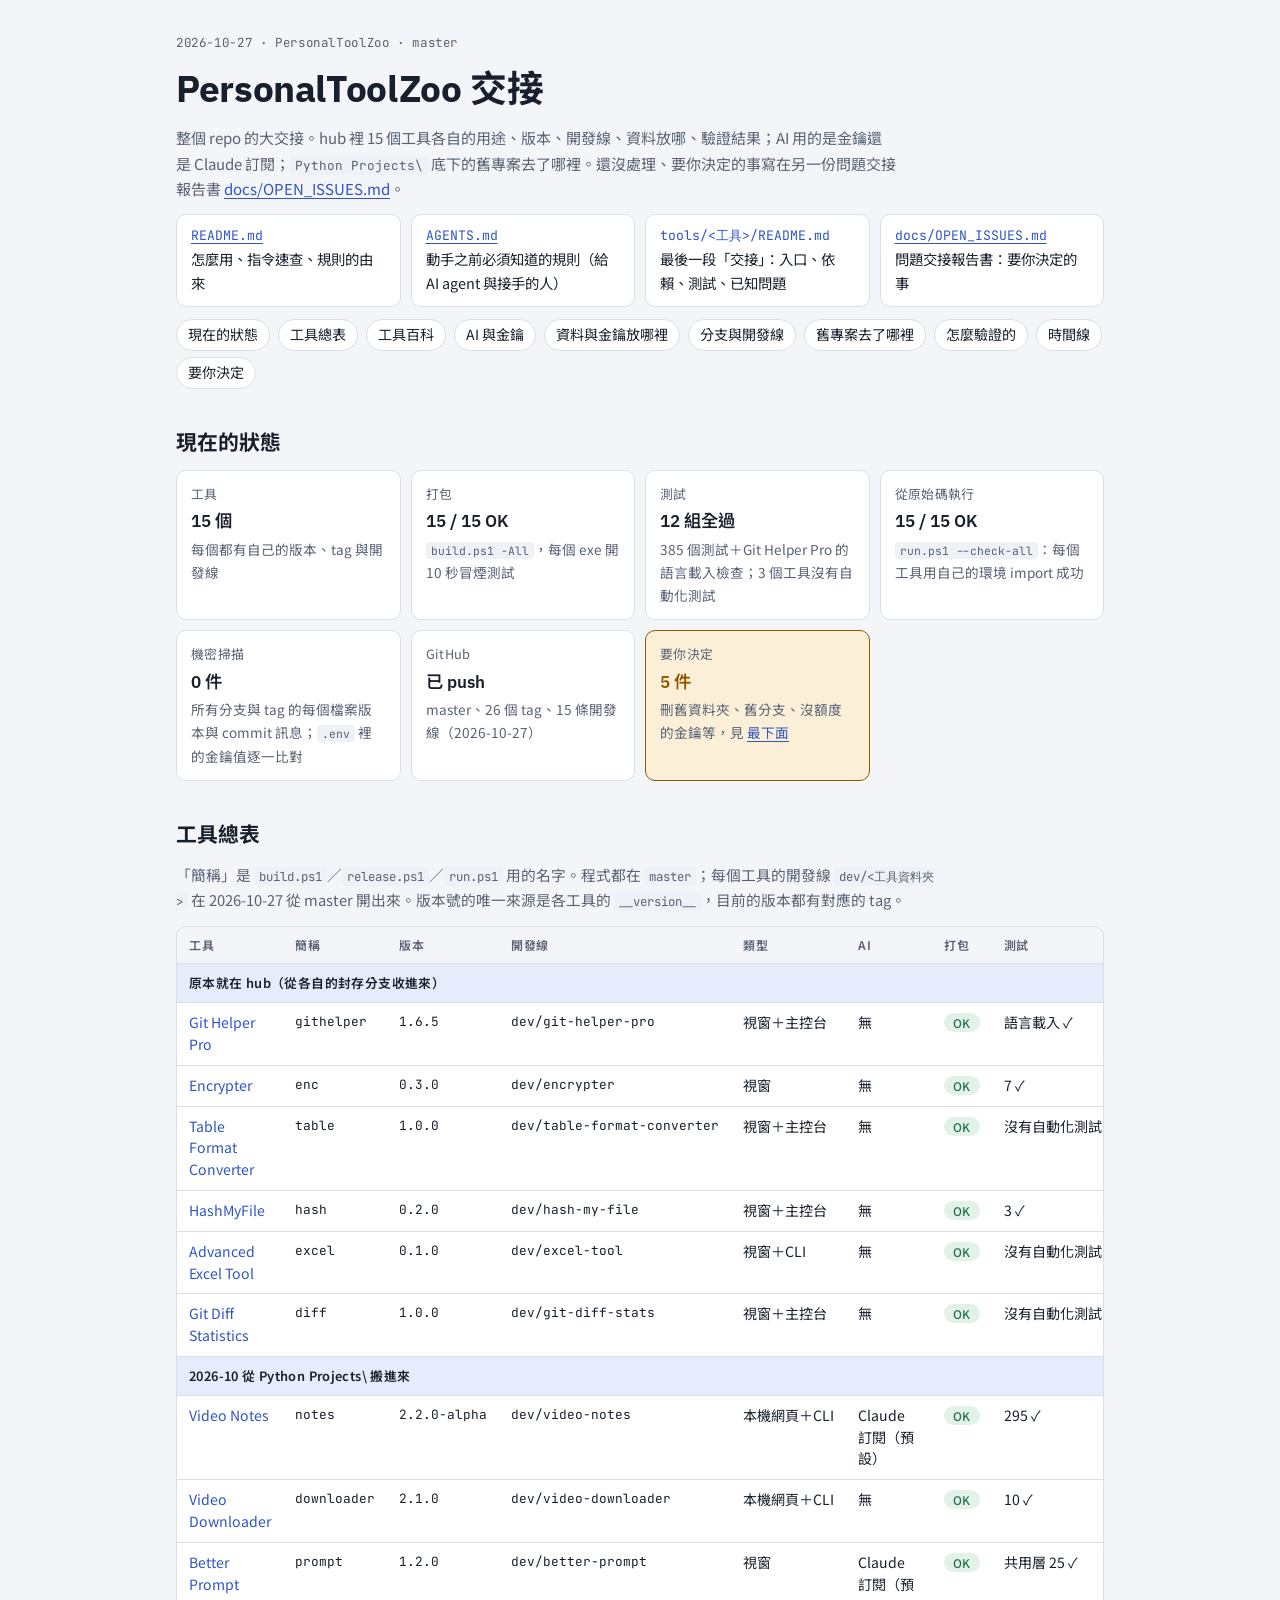
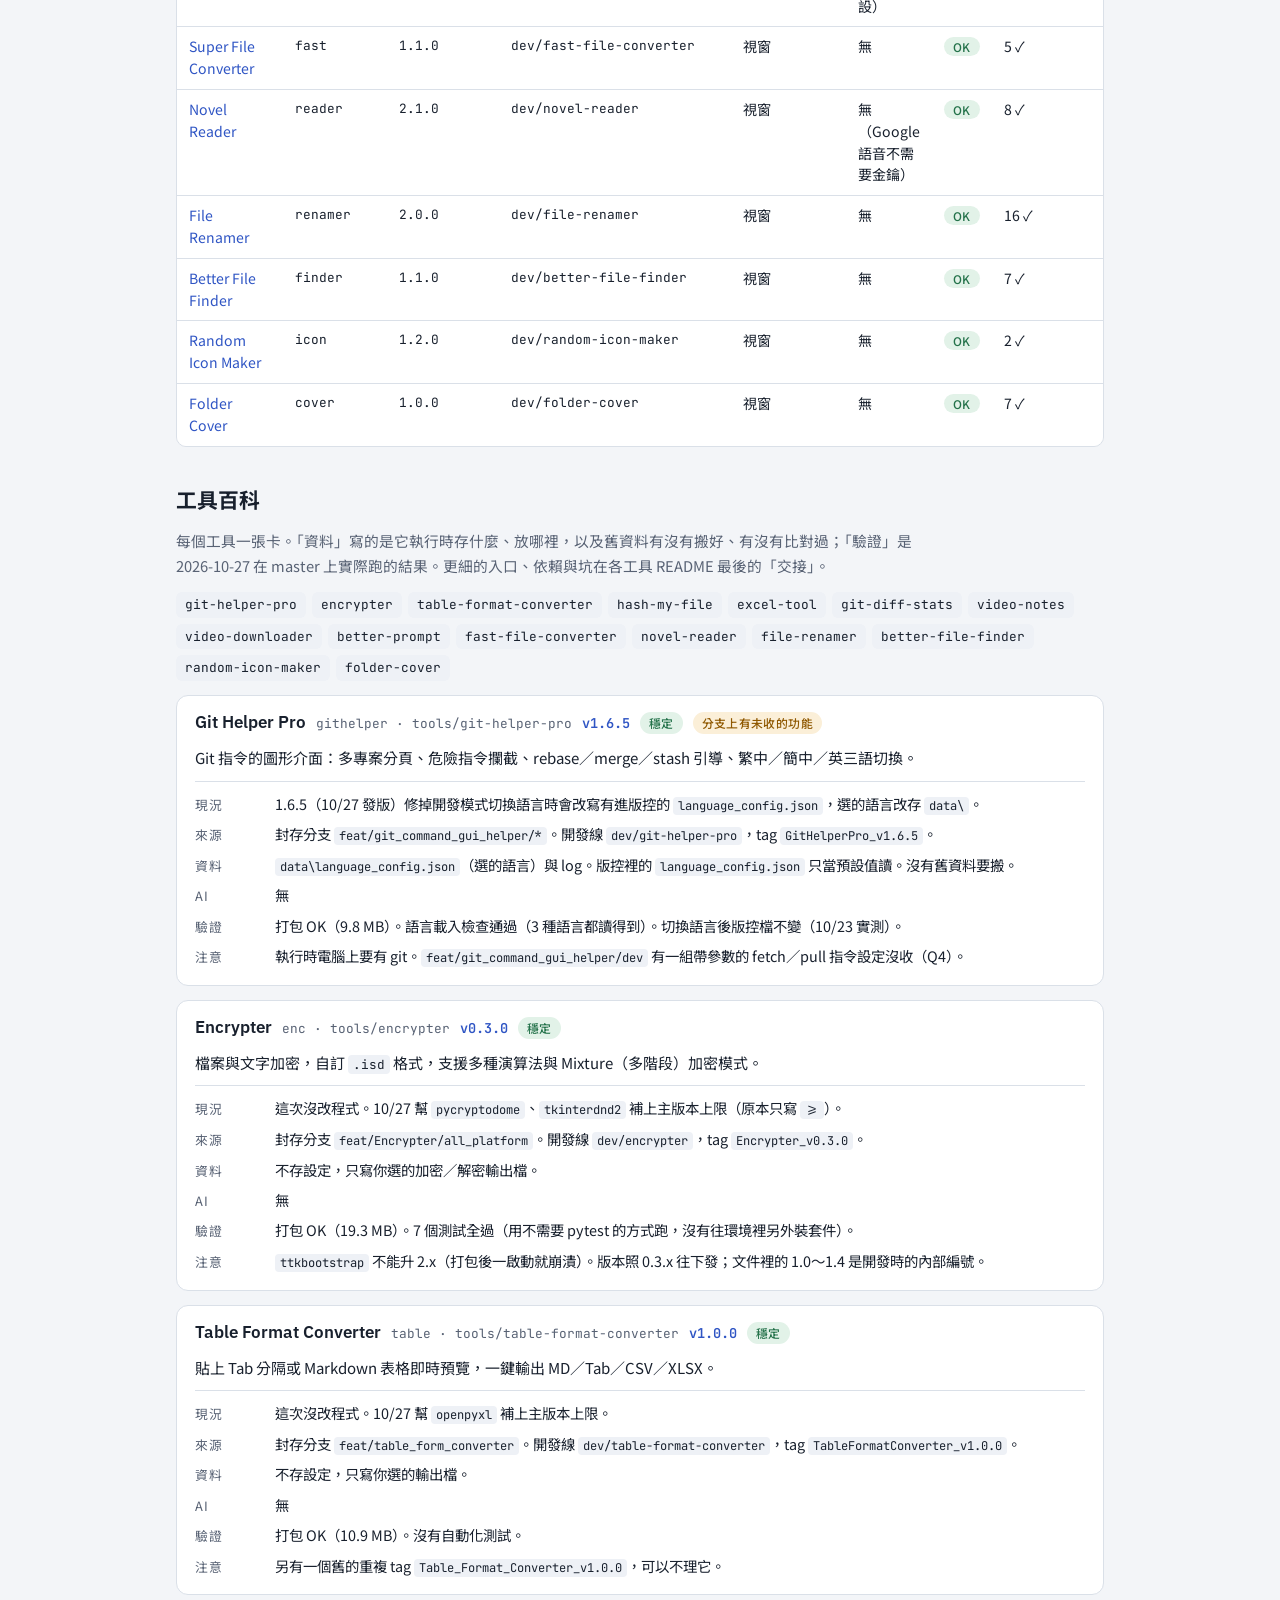
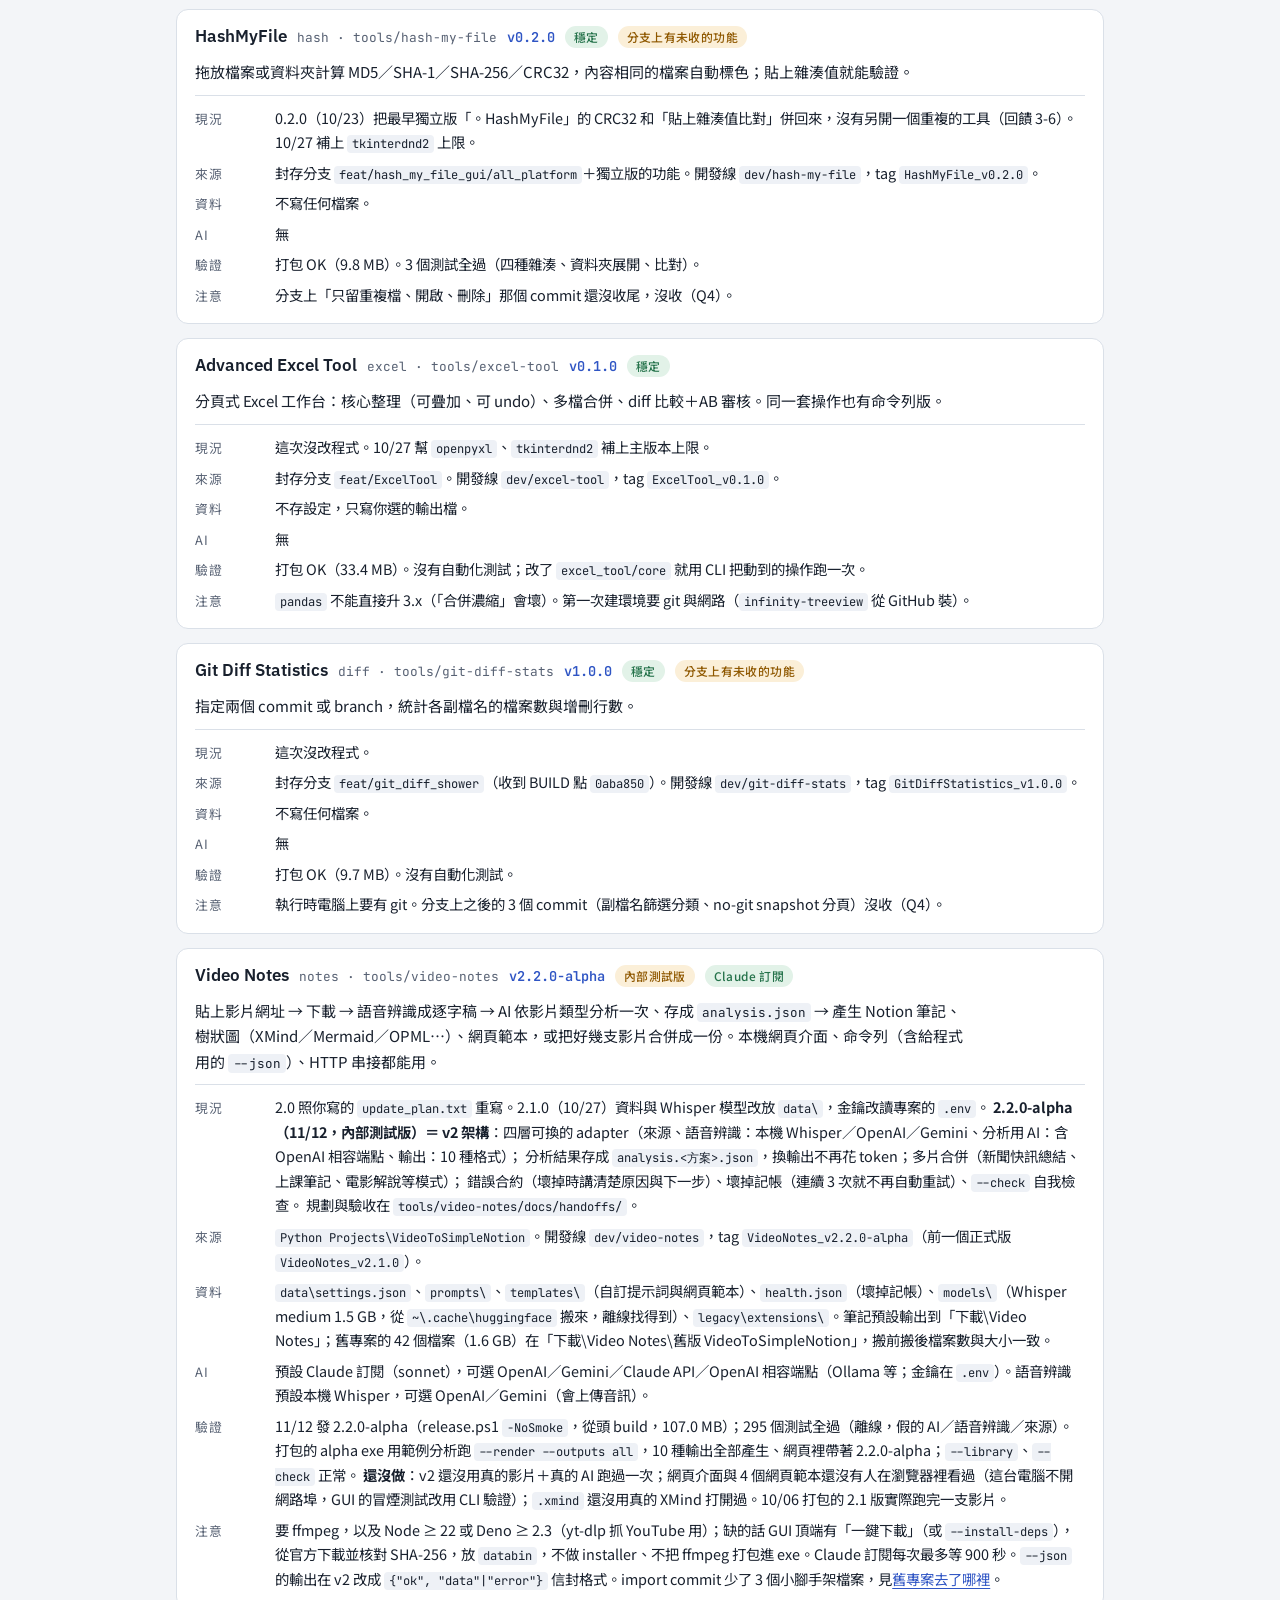
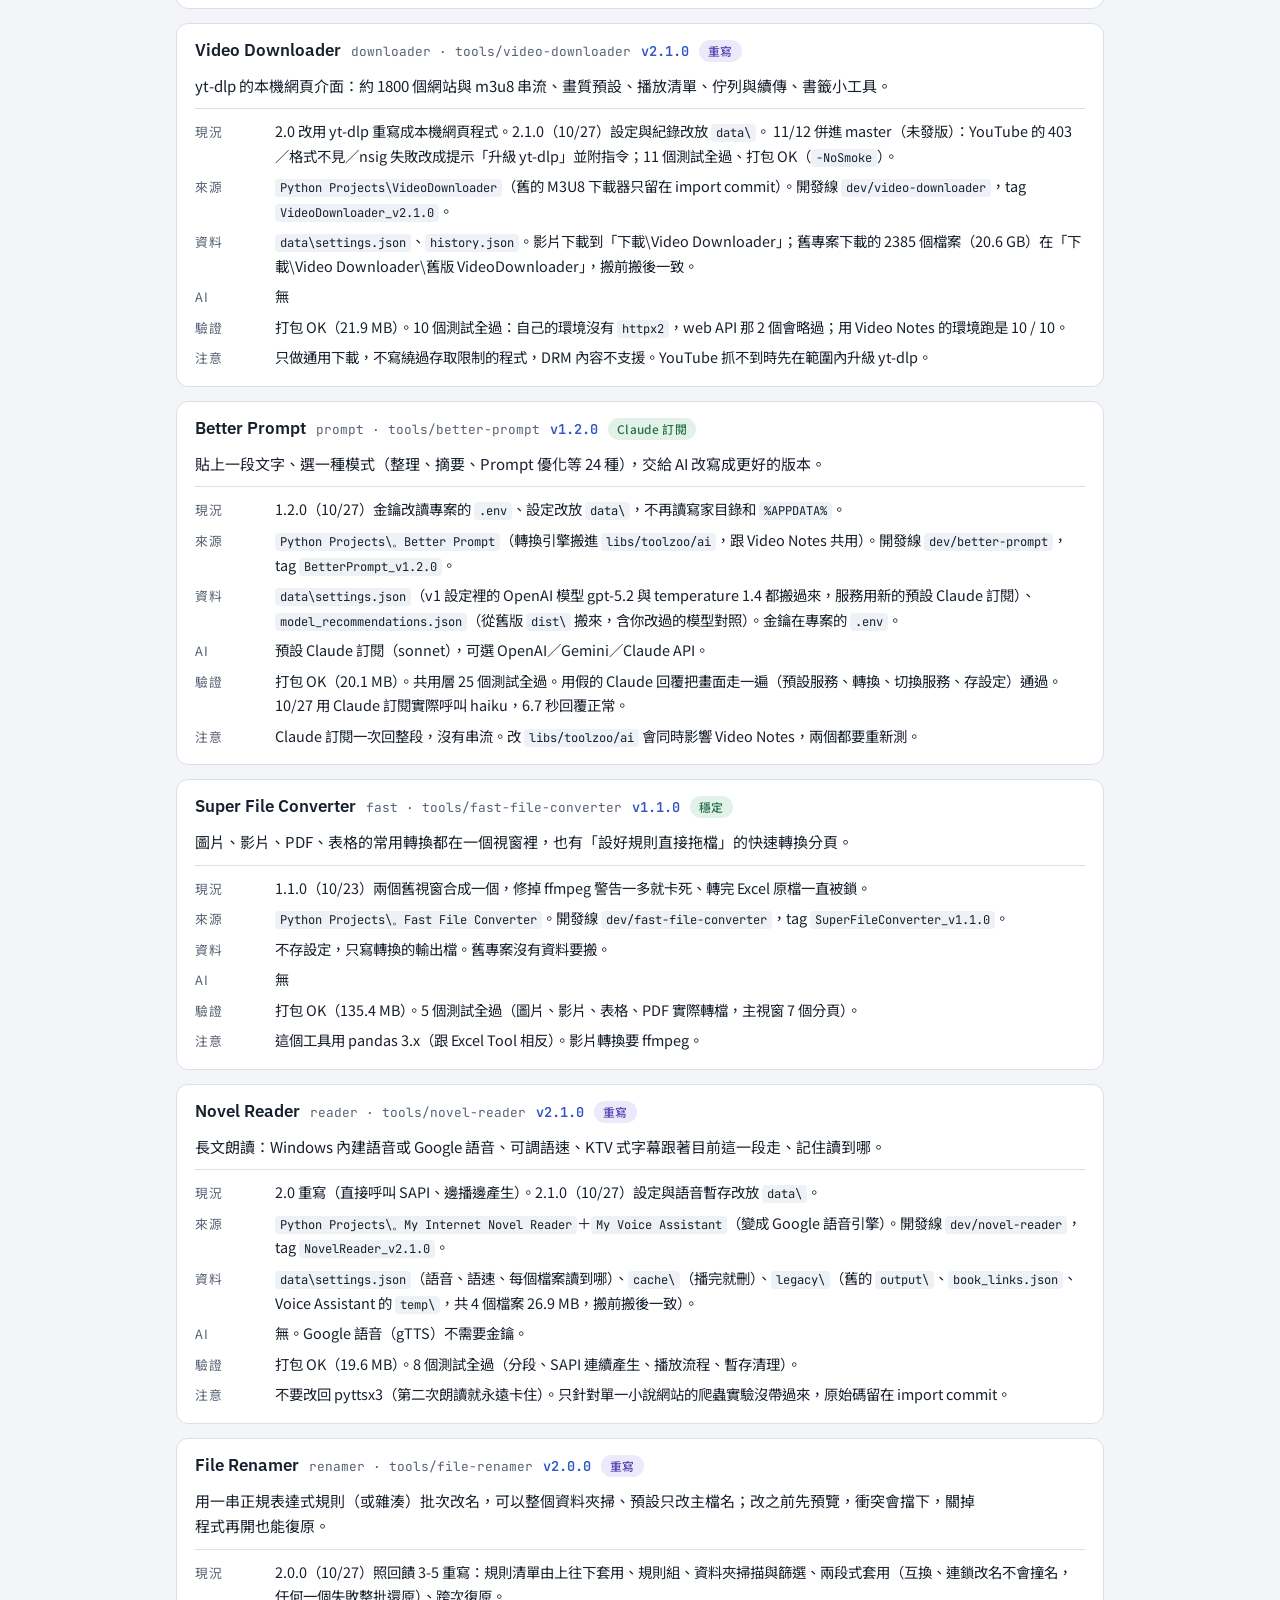
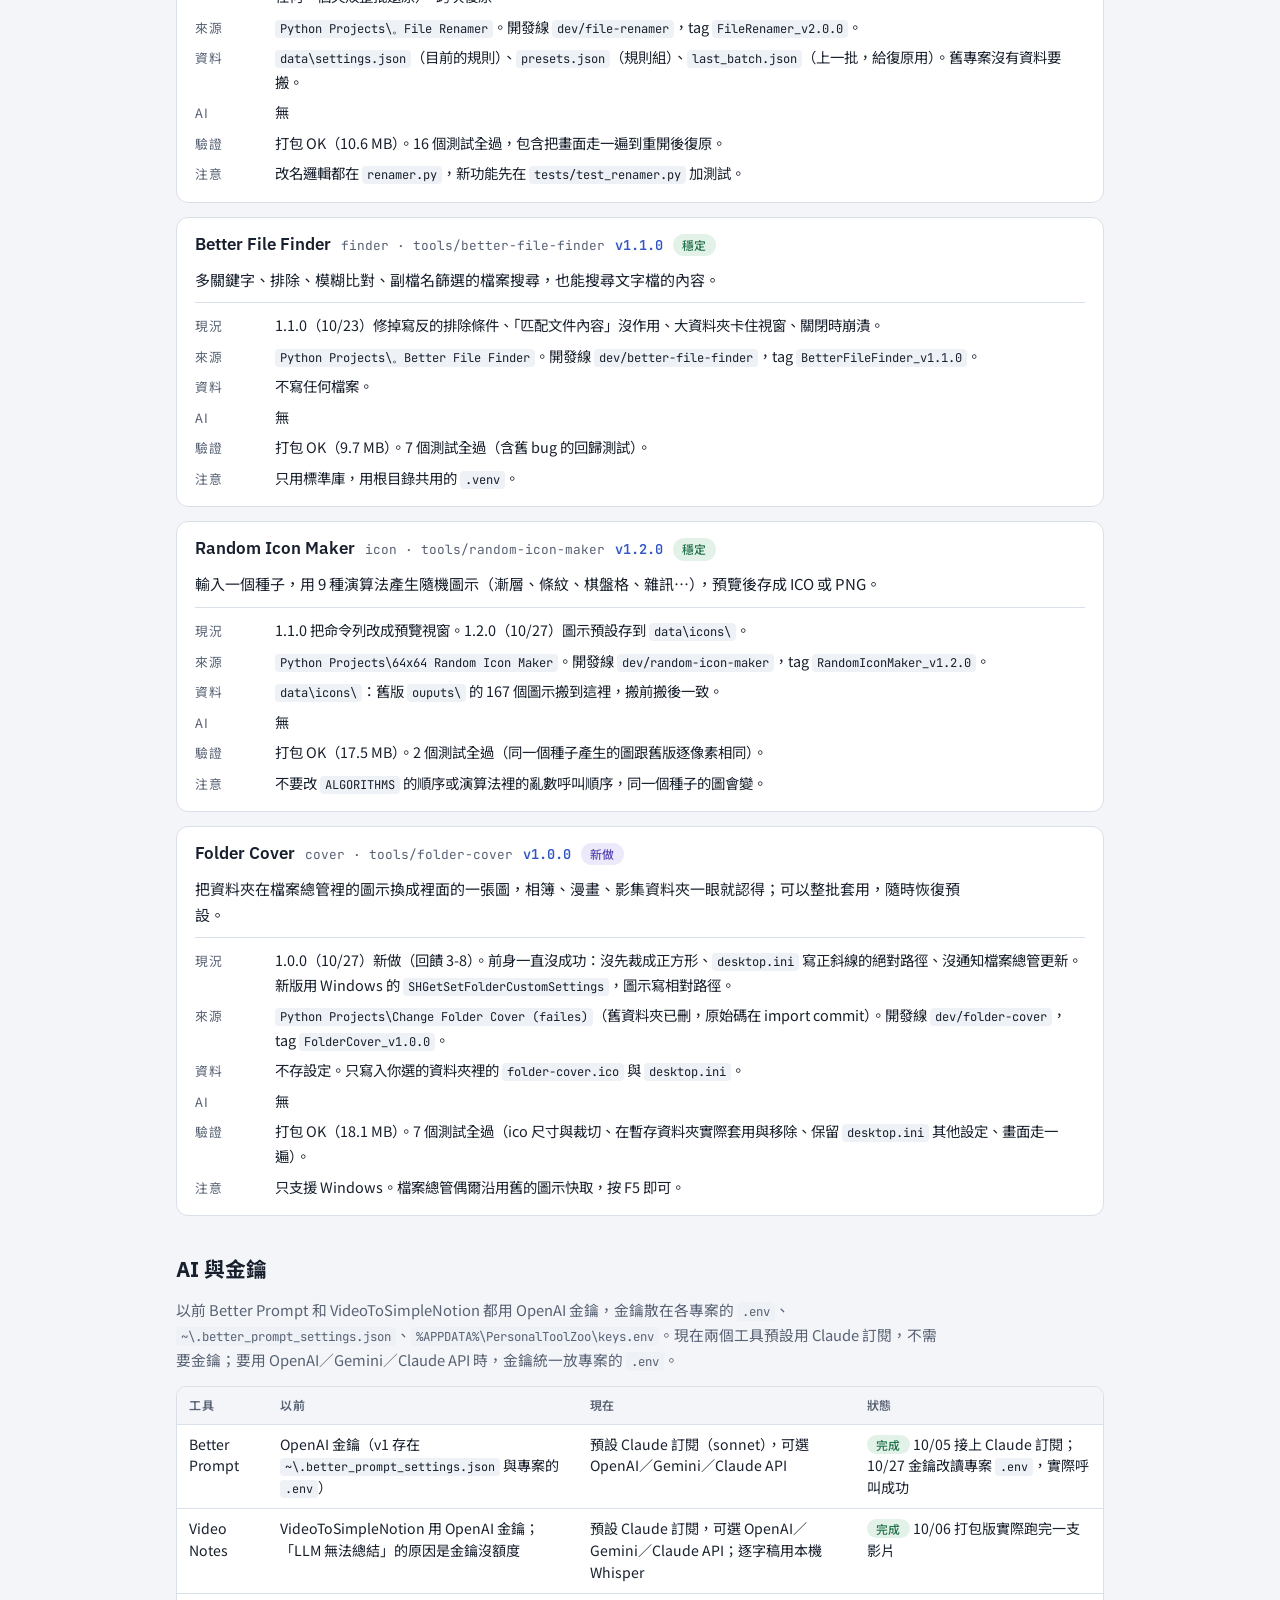
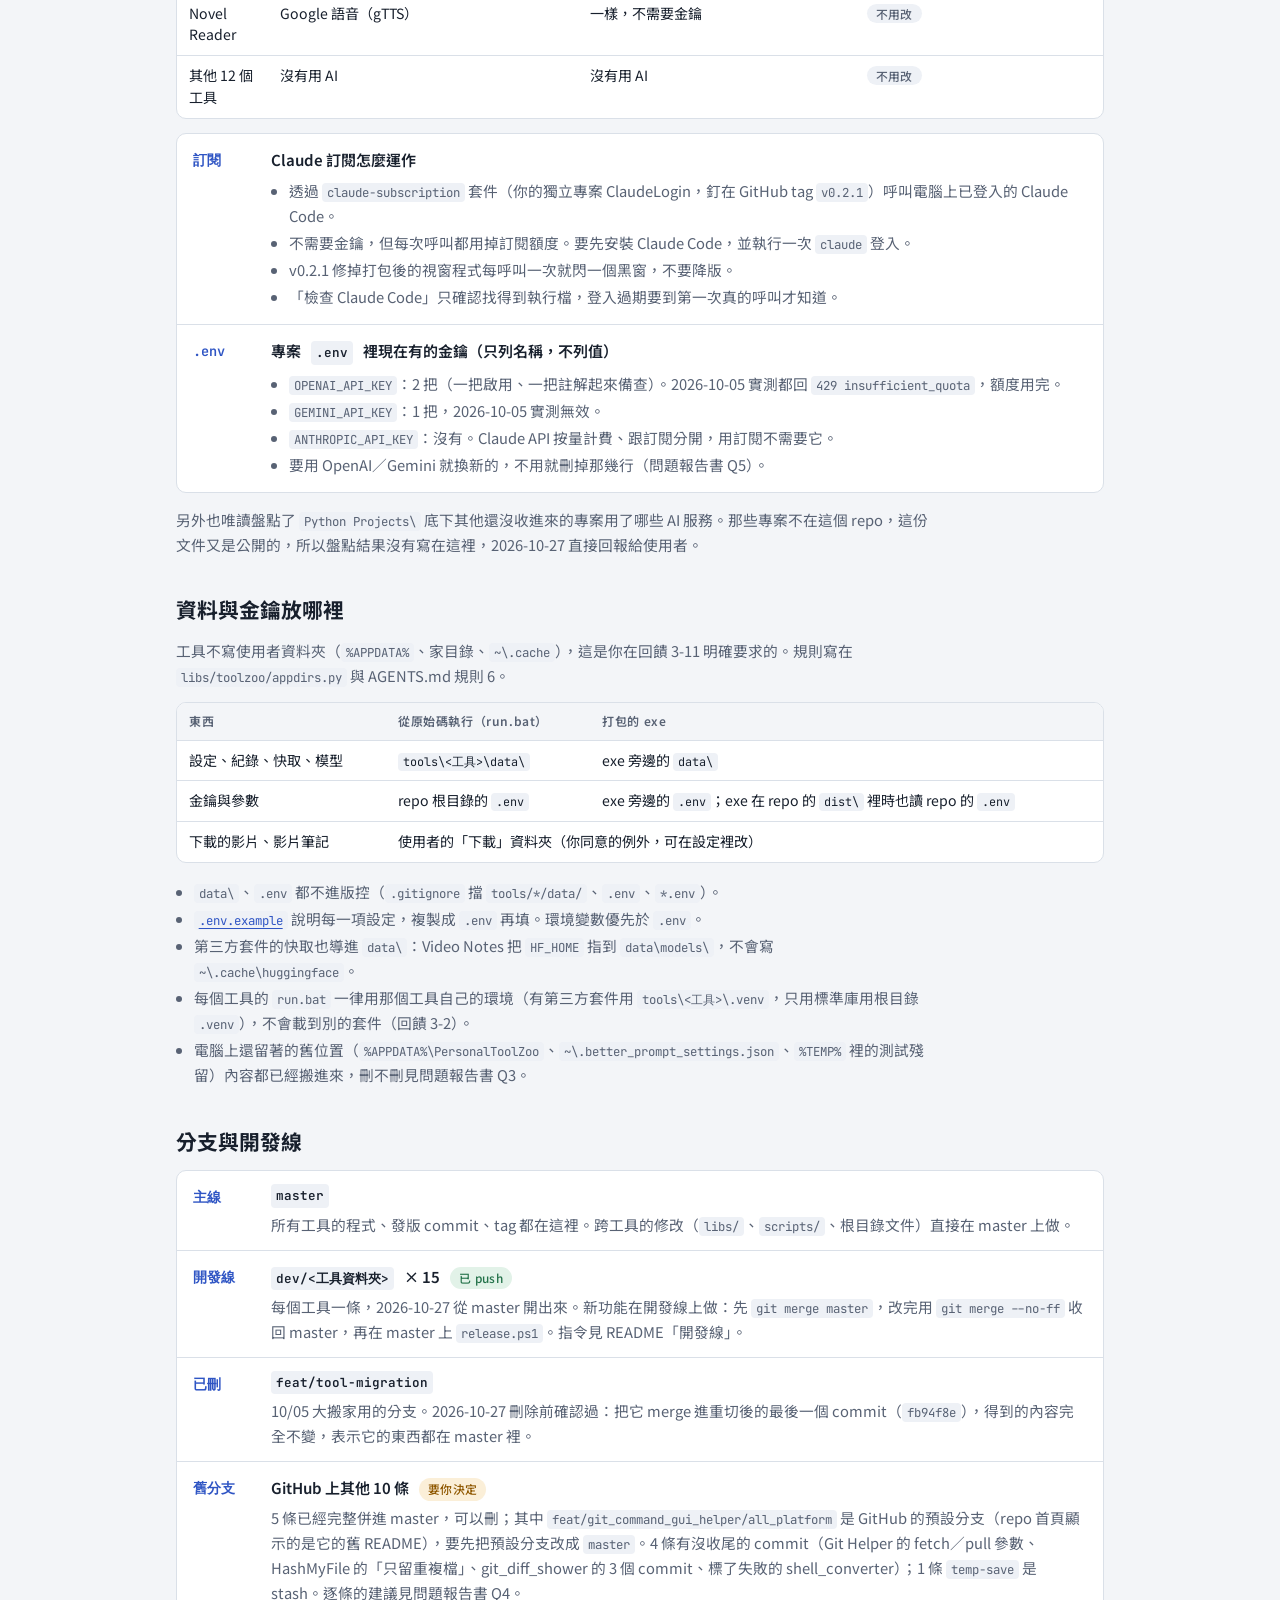
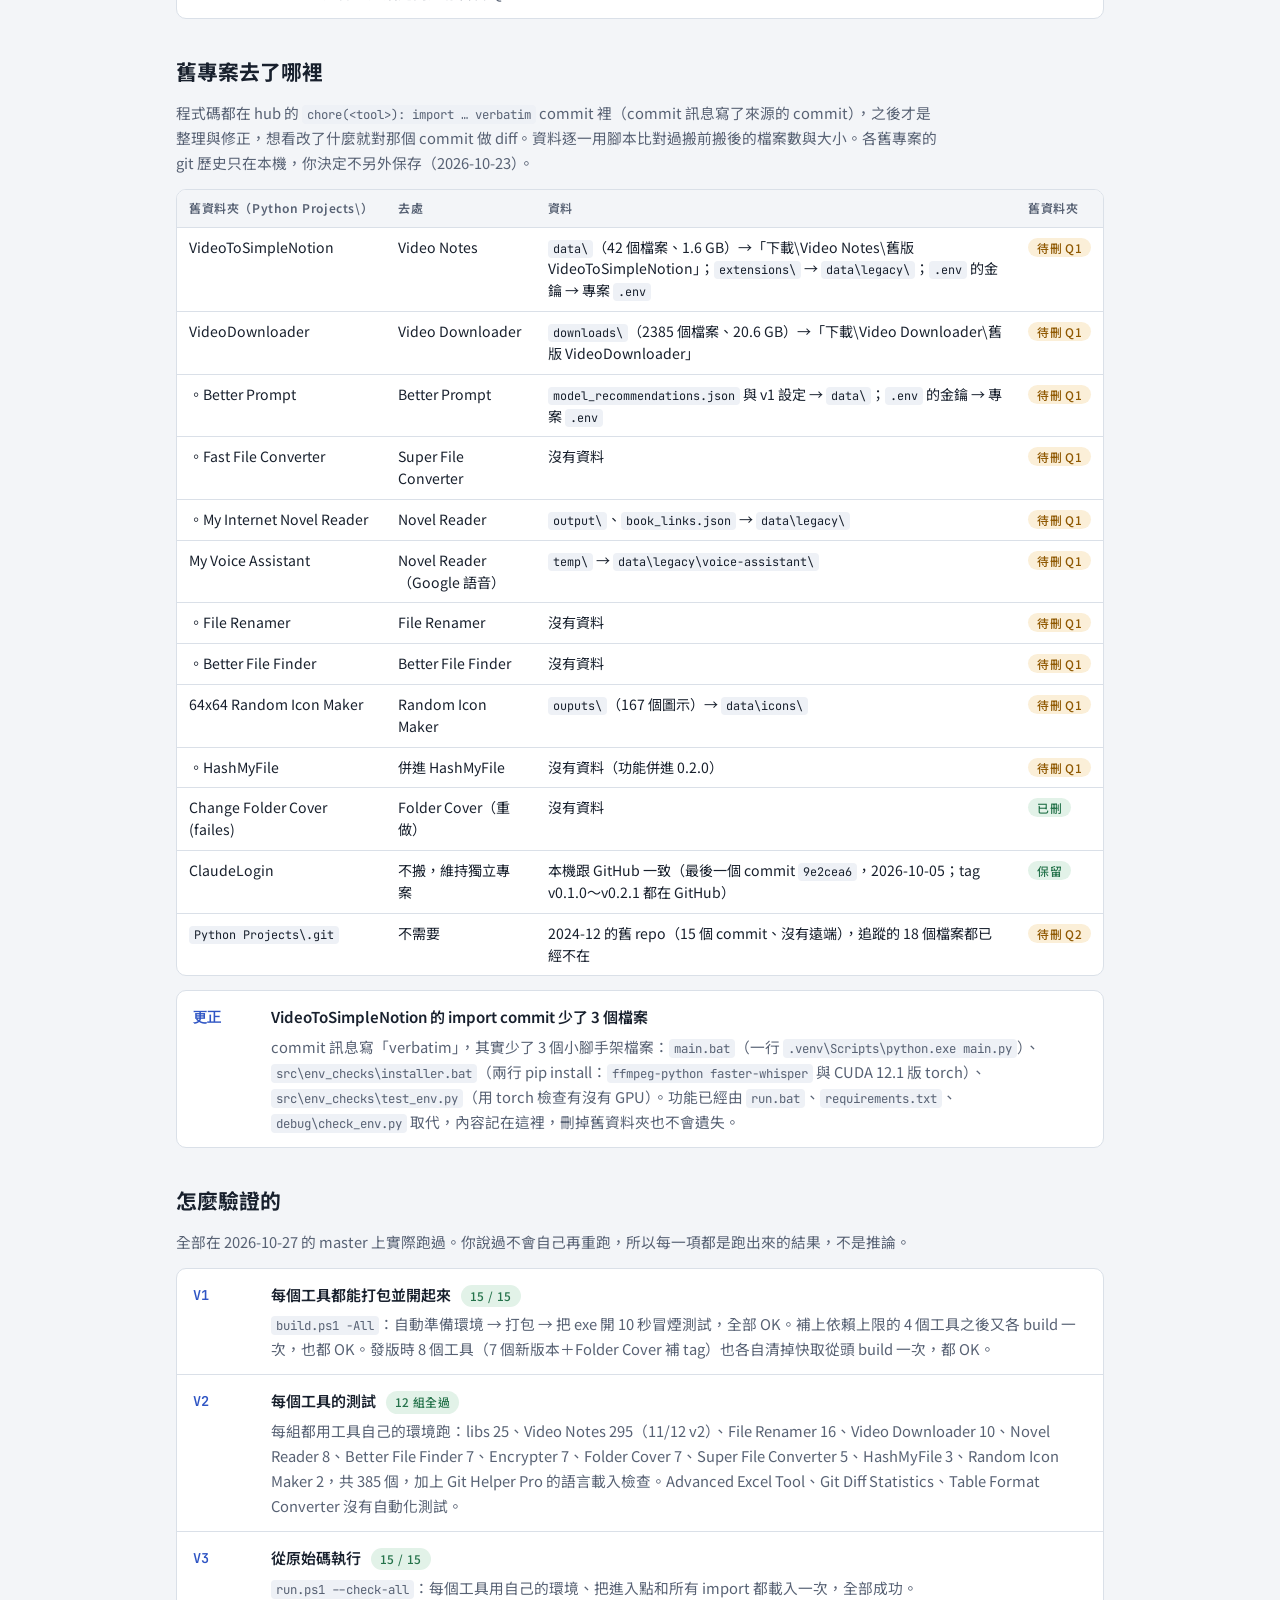
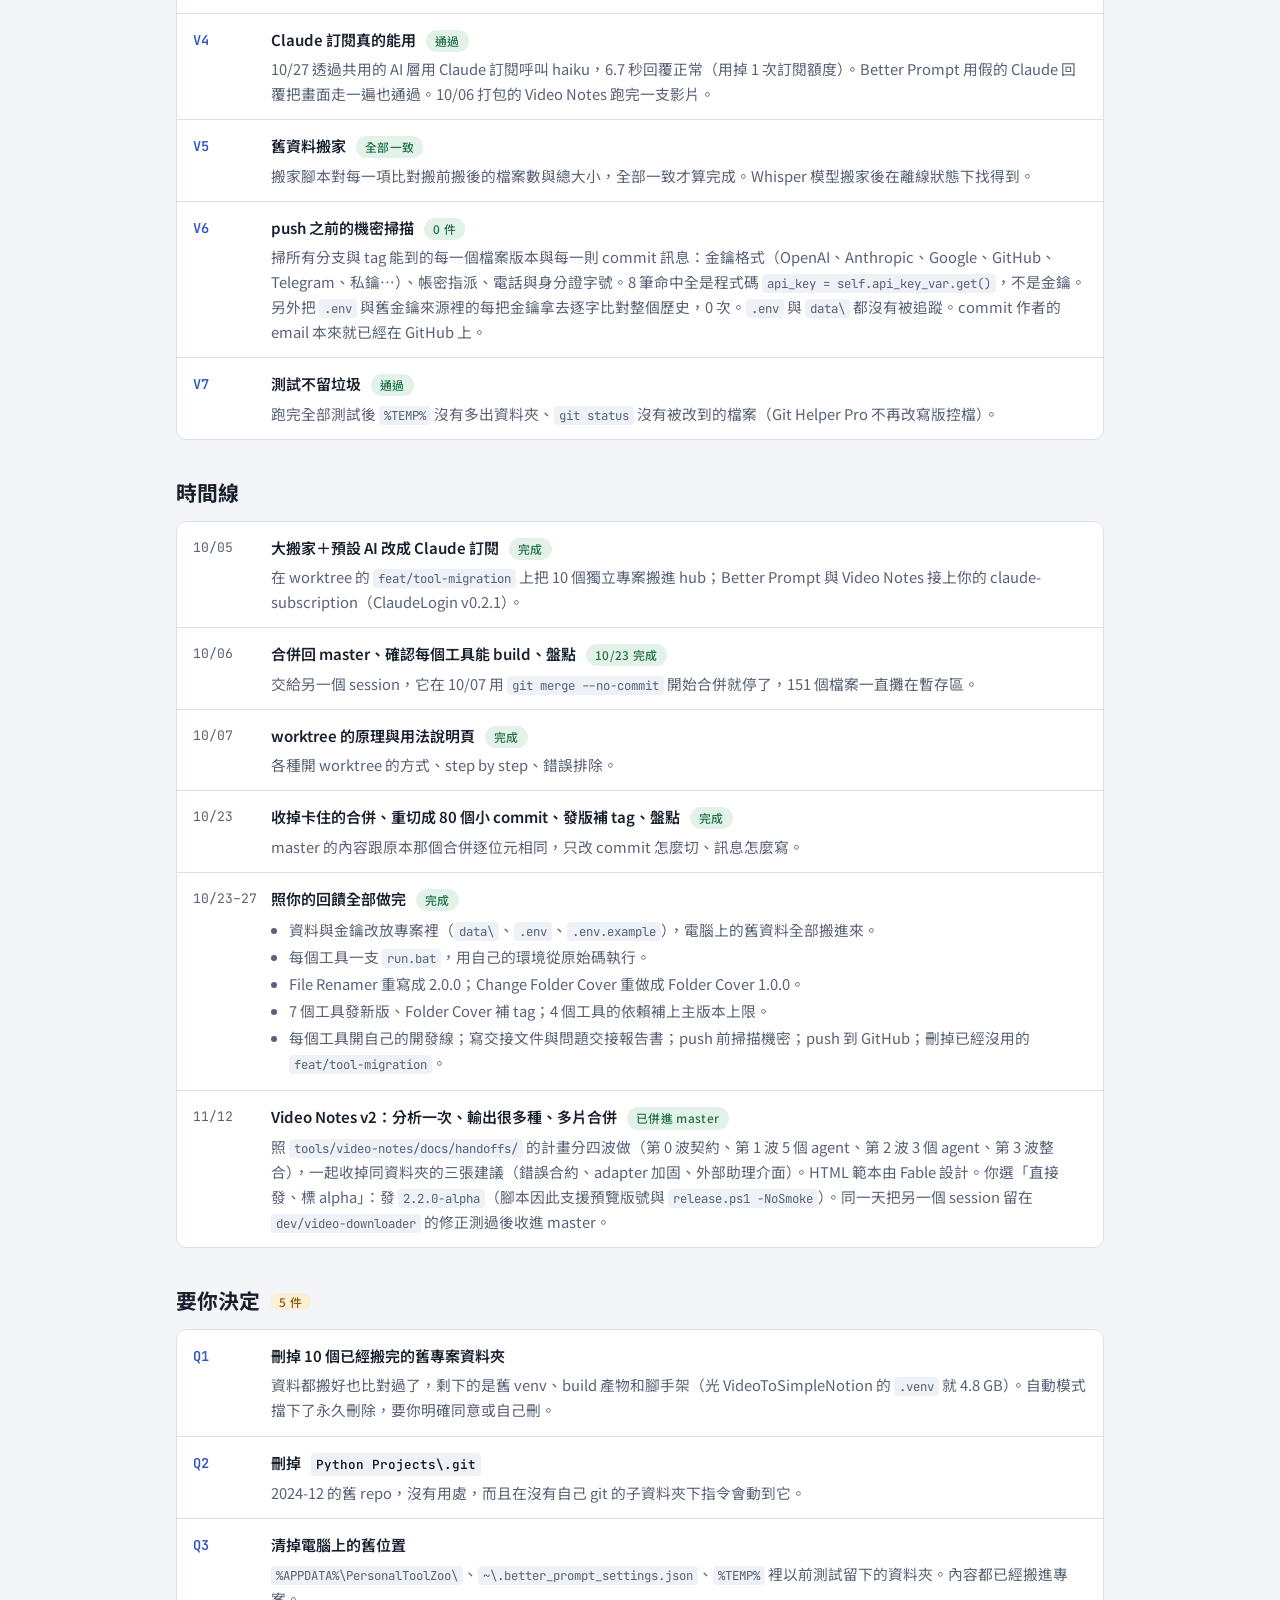
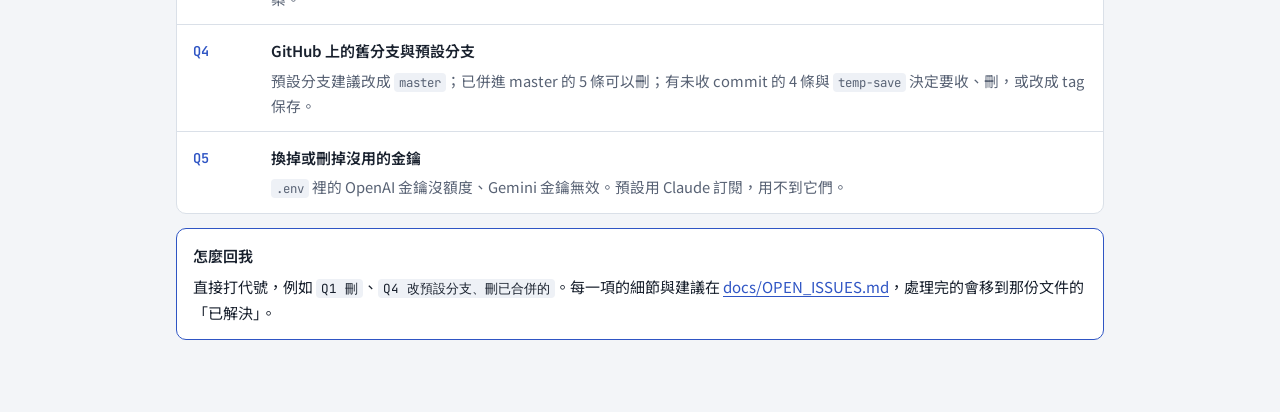
==== docs/HANDOFF.html @ 4ccfe4de "docs: mention the one-click ffmpeg/Deno download in the hub handoff Co-Authored-By: Claude Opus 5.5 " ====
<!doctype html>
<html lang="zh-Hant">
<head>
<meta charset="utf-8">
<meta name="viewport" content="width=device-width, initial-scale=1, viewport-fit=cover">
<title>PersonalToolZoo 交接</title>
<meta name="claude:viewport-fit-sides" content="cover">
<link rel="preconnect" href="https://fonts.googleapis.com">
<link rel="preconnect" href="https://fonts.gstatic.com" crossorigin>
<link rel="stylesheet" href="https://fonts.googleapis.com/css2?family=IBM+Plex+Sans:wght@500;600;700&family=Noto+Sans+TC:wght@400;500;700&family=JetBrains+Mono:wght@400;600&display=swap">
<style>
/* 版面：單欄文件。現況 → 工具總表 → 每個工具一張百科卡 → AI → 資料與金鑰 → 分支 → 舊專案 → 驗證 → 時間線 → 要你決定 */
:root {
  --bg: #F3F5F8;
  --panel: #FFFFFF;
  --ink: #18202D;
  --muted: #586274;
  --line: #DAE0E8;
  --accent: #2F55C4;
  --accent-soft: #E6ECFB;
  --ok: #24724A; --ok-bg: #E2F2E8;
  --warn: #8F5800; --warn-bg: #FBEFD8;
  --info: #5A4BB5; --info-bg: #ECE9FA;
  --code-bg: #EEF1F6;
  --font-display: "IBM Plex Sans", "Noto Sans TC", "Microsoft JhengHei", system-ui, sans-serif;
  --font-body: "Noto Sans TC", "IBM Plex Sans", "Microsoft JhengHei", "PingFang TC", system-ui, sans-serif;
  --font-mono: "JetBrains Mono", Consolas, "Cascadia Mono", monospace;
}
@media (prefers-color-scheme: dark) { :root:not([data-theme="light"]) {
  --bg: #11151C; --panel: #181E28; --ink: #E4E9F1; --muted: #9AA5B6; --line: #2A3342;
  --accent: #8EA9F5; --accent-soft: #1E2945;
  --ok: #7FD1A2; --ok-bg: #18301F; --warn: #F0B65C; --warn-bg: #36290F; --info: #B5AAF5; --info-bg: #262046;
  --code-bg: #202836; color-scheme: dark } }
:root[data-theme="dark"] {
  --bg: #11151C; --panel: #181E28; --ink: #E4E9F1; --muted: #9AA5B6; --line: #2A3342;
  --accent: #8EA9F5; --accent-soft: #1E2945;
  --ok: #7FD1A2; --ok-bg: #18301F; --warn: #F0B65C; --warn-bg: #36290F; --info: #B5AAF5; --info-bg: #262046;
  --code-bg: #202836; color-scheme: dark }
* { box-sizing: border-box; }
html { -webkit-text-size-adjust: 100%; }
body { margin: 0; background: var(--bg); color: var(--ink); font-family: var(--font-body); font-size: 15px; line-height: 1.7; }
[hidden] { display: none !important; }
.wrap { max-width: 960px; margin: 0 auto; padding-block: 32px 72px;
  padding-left: max(16px, env(safe-area-inset-left, 0px)); padding-right: max(16px, env(safe-area-inset-right, 0px));
  display: grid; gap: 40px; }
h1, h2, h3 { font-family: var(--font-display); line-height: 1.3; text-wrap: balance; margin: 0; }
h1 { font-size: clamp(1.7rem, 5vw, 2.3rem); font-weight: 700; letter-spacing: -0.01em; }
h2 { font-size: 1.3rem; font-weight: 700; display: flex; align-items: center; gap: 10px; flex-wrap: wrap; scroll-margin-top: 16px; }
h3 { font-size: 1.05rem; font-weight: 600; }
p { margin: 0; }
ul { margin: 0; padding-left: 1.2em; }
li { margin: 2px 0; }
.eyebrow { font-family: var(--font-mono); font-size: .78rem; color: var(--muted); letter-spacing: .05em; }
.lead { color: var(--muted); max-width: 48em; }
section { display: grid; gap: 14px; }
.note { color: var(--muted); font-size: .92rem; max-width: 52em; }
code { font-family: var(--font-mono); font-size: .84em; background: var(--code-bg); border-radius: 4px; padding: 1px 5px; overflow-wrap: anywhere; }
a { color: var(--accent); text-underline-offset: 3px; }
a:focus-visible { outline: 2px solid var(--accent); outline-offset: 2px; border-radius: 4px; }
b { font-weight: 600; }

/* 文件地圖與目錄 */
.map { display: grid; grid-template-columns: repeat(auto-fit, minmax(210px, 1fr)); gap: 10px; }
.map > div { background: var(--panel); border: 1px solid var(--line); border-radius: 10px; padding: 10px 14px; font-size: .9rem; min-width: 0; }
.map .k { font-family: var(--font-mono); font-size: .82rem; color: var(--accent); overflow-wrap: anywhere; }
.toc { display: flex; flex-wrap: wrap; gap: 6px 8px; font-size: .88rem; }
.toc a { text-decoration: none; padding: 3px 11px; border: 1px solid var(--line); border-radius: 999px; background: var(--panel); color: var(--ink); }
.toc a:hover { border-color: var(--accent); color: var(--accent); }

/* 現況 */
.status { display: grid; grid-template-columns: repeat(auto-fit, minmax(200px, 1fr)); gap: 10px; }
.stat { background: var(--panel); border: 1px solid var(--line); border-radius: 10px; padding: 12px 14px; display: grid; gap: 2px; min-width: 0; align-content: start; }
.stat .k { font-size: .8rem; color: var(--muted); letter-spacing: .03em; }
.stat .v { font-family: var(--font-display); font-weight: 600; font-size: 1.08rem; font-variant-numeric: tabular-nums; }
.stat .d { font-size: .85rem; color: var(--muted); overflow-wrap: anywhere; }
.stat.warn { border-color: var(--warn); }

/* 標籤 */
.pill { font-size: .74rem; font-weight: 500; letter-spacing: .03em; padding: 1px 9px; border-radius: 999px; white-space: nowrap; font-family: var(--font-body); }
.ok { color: var(--ok); background: var(--ok-bg); }
.warn { color: var(--warn); background: var(--warn-bg); }
.info { color: var(--info); background: var(--info-bg); }
.plain { color: var(--muted); background: var(--code-bg); }

/* 表格 */
.tablewrap { overflow-x: auto; background: var(--panel); border: 1px solid var(--line); border-radius: 10px; }
table { border-collapse: collapse; width: 100%; min-width: 720px; font-size: .88rem; line-height: 1.55; }
th, td { text-align: left; vertical-align: top; padding: 9px 12px; border-bottom: 1px solid var(--line); }
th { font-size: .75rem; letter-spacing: .05em; color: var(--muted); font-weight: 600; background: var(--bg); white-space: nowrap; }
tr:last-child td { border-bottom: 0; }
td.mono { font-family: var(--font-mono); font-size: .8rem; font-variant-numeric: tabular-nums; white-space: nowrap; }
td.num { font-family: var(--font-mono); font-size: .8rem; font-variant-numeric: tabular-nums; white-space: nowrap; text-align: right; }
.group td { background: var(--accent-soft); font-weight: 600; font-size: .8rem; letter-spacing: .03em; }
td a { text-decoration: none; }
.tools-table td:nth-child(5), .tools-table td:nth-child(8) { white-space: nowrap; }

/* 工具百科卡 */
.chips { display: flex; flex-wrap: wrap; gap: 6px; font-size: .84rem; }
.chips a { text-decoration: none; font-family: var(--font-mono); font-size: .8rem; padding: 2px 9px; border-radius: 6px; background: var(--code-bg); color: var(--ink); }
.chips a:hover { color: var(--accent); }
.cards { display: grid; gap: 14px; }
.tool { background: var(--panel); border: 1px solid var(--line); border-radius: 12px; padding: 16px 18px; display: grid; gap: 10px; min-width: 0; scroll-margin-top: 16px; }
.tool header { display: flex; flex-wrap: wrap; align-items: baseline; gap: 6px 10px; }
.tool header .short { font-family: var(--font-mono); font-size: .8rem; color: var(--muted); }
.tool header .ver { font-family: var(--font-mono); font-size: .85rem; font-weight: 600; color: var(--accent); font-variant-numeric: tabular-nums; }
.tool .purpose { max-width: 52em; }
dl.facts { display: grid; grid-template-columns: 4.6em minmax(0, 1fr); gap: 6px 14px; margin: 0; font-size: .9rem; border-top: 1px solid var(--line); padding-top: 10px; }
dl.facts dt { color: var(--muted); font-size: .8rem; letter-spacing: .04em; padding-top: 2px; }
dl.facts dd { margin: 0; min-width: 0; overflow-wrap: anywhere; }

/* 清單列 */
.list { background: var(--panel); border: 1px solid var(--line); border-radius: 10px; overflow: hidden; }
.row { display: grid; grid-template-columns: 64px minmax(0, 1fr); gap: 4px 14px; padding: 13px 16px; border-top: 1px solid var(--line); }
.row:first-child { border-top: 0; }
.id { font-family: var(--font-mono); font-weight: 600; font-size: .85rem; color: var(--accent); padding-top: 2px; }
.date { font-family: var(--font-mono); font-size: .82rem; color: var(--muted); padding-top: 2px; font-variant-numeric: tabular-nums; }
.body { min-width: 0; display: grid; gap: 4px; }
.name { font-weight: 600; display: flex; flex-wrap: wrap; gap: 6px 10px; align-items: baseline; overflow-wrap: anywhere; }
.what { color: var(--muted); font-size: .92rem; overflow-wrap: anywhere; }
pre { margin: 0; background: var(--code-bg); border-radius: 8px; padding: 12px 14px; font-family: var(--font-mono); font-size: .8rem; line-height: 1.6; overflow-x: auto; max-width: 100%; }
.answer { background: var(--panel); border: 1px solid var(--accent); border-radius: 10px; padding: 14px 16px; display: grid; gap: 6px; }

@media (max-width: 560px) {
  .row { grid-template-columns: 1fr; }
  .id, .date { padding-top: 0; }
  dl.facts { grid-template-columns: 1fr; gap: 2px; }
  dl.facts dd { margin-bottom: 6px; }
}
@media (prefers-reduced-motion: no-preference) { html { scroll-behavior: smooth; } }
</style>
</head>
<body>
<div class="wrap">

  <header style="display:grid; gap:12px">
    <div class="eyebrow">2026-10-27 · PersonalToolZoo · master</div>
    <h1>PersonalToolZoo 交接</h1>
    <p class="lead">整個 repo 的大交接。hub 裡 15 個工具各自的用途、版本、開發線、資料放哪、驗證結果；AI 用的是金鑰還是 Claude 訂閱；<code>Python Projects\</code> 底下的舊專案去了哪裡。還沒處理、要你決定的事寫在另一份問題交接報告書 <a href="OPEN_ISSUES.md">docs/OPEN_ISSUES.md</a>。</p>
    <div class="map">
      <div><div class="k"><a href="../README.md">README.md</a></div>怎麼用、指令速查、規則的由來</div>
      <div><div class="k"><a href="../AGENTS.md">AGENTS.md</a></div>動手之前必須知道的規則（給 AI agent 與接手的人）</div>
      <div><div class="k">tools/&lt;工具&gt;/README.md</div>最後一段「交接」：入口、依賴、測試、已知問題</div>
      <div><div class="k"><a href="OPEN_ISSUES.md">docs/OPEN_ISSUES.md</a></div>問題交接報告書：要你決定的事</div>
    </div>
    <nav class="toc" aria-label="目錄">
      <a href="#now">現在的狀態</a><a href="#table">工具總表</a><a href="#wiki">工具百科</a><a href="#ai">AI 與金鑰</a>
      <a href="#data">資料與金鑰放哪裡</a><a href="#branches">分支與開發線</a><a href="#old">舊專案去了哪裡</a>
      <a href="#verify">怎麼驗證的</a><a href="#timeline">時間線</a><a href="#decide">要你決定</a>
    </nav>
  </header>

  <section aria-labelledby="now">
    <h2 id="now">現在的狀態</h2>
    <div class="status">
      <div class="stat"><span class="k">工具</span><span class="v">15 個</span><span class="d">每個都有自己的版本、tag 與開發線</span></div>
      <div class="stat"><span class="k">打包</span><span class="v">15 / 15 OK</span><span class="d"><code>build.ps1 -All</code>，每個 exe 開 10 秒冒煙測試</span></div>
      <div class="stat"><span class="k">測試</span><span class="v">12 組全過</span><span class="d">385 個測試＋Git Helper Pro 的語言載入檢查；3 個工具沒有自動化測試</span></div>
      <div class="stat"><span class="k">從原始碼執行</span><span class="v">15 / 15 OK</span><span class="d"><code>run.ps1 --check-all</code>：每個工具用自己的環境 import 成功</span></div>
      <div class="stat"><span class="k">機密掃描</span><span class="v">0 件</span><span class="d">所有分支與 tag 的每個檔案版本與 commit 訊息；<code>.env</code> 裡的金鑰值逐一比對</span></div>
      <div class="stat"><span class="k">GitHub</span><span class="v">已 push</span><span class="d">master、26 個 tag、15 條開發線（2026-10-27）</span></div>
      <div class="stat warn"><span class="k">要你決定</span><span class="v">5 件</span><span class="d">刪舊資料夾、舊分支、沒額度的金鑰等，見 <a href="#decide">最下面</a></span></div>
    </div>
  </section>

  <section aria-labelledby="table">
    <h2 id="table">工具總表</h2>
    <p class="note">「簡稱」是 <code>build.ps1</code>／<code>release.ps1</code>／<code>run.ps1</code> 用的名字。程式都在 <code>master</code>；每個工具的開發線 <code>dev/&lt;工具資料夾&gt;</code> 在 2026-10-27 從 master 開出來。版本號的唯一來源是各工具的 <code>__version__</code>，目前的版本都有對應的 tag。</p>
    <div class="tablewrap">
      <table class="tools-table">
        <thead><tr><th scope="col">工具</th><th scope="col">簡稱</th><th scope="col">版本</th><th scope="col">開發線</th><th scope="col">類型</th><th scope="col">AI</th><th scope="col">打包</th><th scope="col">測試</th></tr></thead>
        <tbody>
          <tr class="group"><td colspan="8">原本就在 hub（從各自的封存分支收進來）</td></tr>
          <tr><td><a href="#t-git-helper-pro">Git Helper Pro</a></td><td class="mono">githelper</td><td class="mono">1.6.5</td><td class="mono">dev/git-helper-pro</td><td>視窗＋主控台</td><td>無</td><td><span class="pill ok">OK</span></td><td>語言載入 ✓</td></tr>
          <tr><td><a href="#t-encrypter">Encrypter</a></td><td class="mono">enc</td><td class="mono">0.3.0</td><td class="mono">dev/encrypter</td><td>視窗</td><td>無</td><td><span class="pill ok">OK</span></td><td>7 ✓</td></tr>
          <tr><td><a href="#t-table-format-converter">Table Format Converter</a></td><td class="mono">table</td><td class="mono">1.0.0</td><td class="mono">dev/table-format-converter</td><td>視窗＋主控台</td><td>無</td><td><span class="pill ok">OK</span></td><td>沒有自動化測試</td></tr>
          <tr><td><a href="#t-hash-my-file">HashMyFile</a></td><td class="mono">hash</td><td class="mono">0.2.0</td><td class="mono">dev/hash-my-file</td><td>視窗＋主控台</td><td>無</td><td><span class="pill ok">OK</span></td><td>3 ✓</td></tr>
          <tr><td><a href="#t-excel-tool">Advanced Excel Tool</a></td><td class="mono">excel</td><td class="mono">0.1.0</td><td class="mono">dev/excel-tool</td><td>視窗＋CLI</td><td>無</td><td><span class="pill ok">OK</span></td><td>沒有自動化測試</td></tr>
          <tr><td><a href="#t-git-diff-stats">Git Diff Statistics</a></td><td class="mono">diff</td><td class="mono">1.0.0</td><td class="mono">dev/git-diff-stats</td><td>視窗＋主控台</td><td>無</td><td><span class="pill ok">OK</span></td><td>沒有自動化測試</td></tr>
          <tr class="group"><td colspan="8">2026-10 從 Python Projects\ 搬進來</td></tr>
          <tr><td><a href="#t-video-notes">Video Notes</a></td><td class="mono">notes</td><td class="mono">2.2.0-alpha</td><td class="mono">dev/video-notes</td><td>本機網頁＋CLI</td><td>Claude 訂閱（預設）</td><td><span class="pill ok">OK</span></td><td>295 ✓</td></tr>
          <tr><td><a href="#t-video-downloader">Video Downloader</a></td><td class="mono">downloader</td><td class="mono">2.1.0</td><td class="mono">dev/video-downloader</td><td>本機網頁＋CLI</td><td>無</td><td><span class="pill ok">OK</span></td><td>10 ✓</td></tr>
          <tr><td><a href="#t-better-prompt">Better Prompt</a></td><td class="mono">prompt</td><td class="mono">1.2.0</td><td class="mono">dev/better-prompt</td><td>視窗</td><td>Claude 訂閱（預設）</td><td><span class="pill ok">OK</span></td><td>共用層 25 ✓</td></tr>
          <tr><td><a href="#t-fast-file-converter">Super File Converter</a></td><td class="mono">fast</td><td class="mono">1.1.0</td><td class="mono">dev/fast-file-converter</td><td>視窗</td><td>無</td><td><span class="pill ok">OK</span></td><td>5 ✓</td></tr>
          <tr><td><a href="#t-novel-reader">Novel Reader</a></td><td class="mono">reader</td><td class="mono">2.1.0</td><td class="mono">dev/novel-reader</td><td>視窗</td><td>無（Google 語音不需要金鑰）</td><td><span class="pill ok">OK</span></td><td>8 ✓</td></tr>
          <tr><td><a href="#t-file-renamer">File Renamer</a></td><td class="mono">renamer</td><td class="mono">2.0.0</td><td class="mono">dev/file-renamer</td><td>視窗</td><td>無</td><td><span class="pill ok">OK</span></td><td>16 ✓</td></tr>
          <tr><td><a href="#t-better-file-finder">Better File Finder</a></td><td class="mono">finder</td><td class="mono">1.1.0</td><td class="mono">dev/better-file-finder</td><td>視窗</td><td>無</td><td><span class="pill ok">OK</span></td><td>7 ✓</td></tr>
          <tr><td><a href="#t-random-icon-maker">Random Icon Maker</a></td><td class="mono">icon</td><td class="mono">1.2.0</td><td class="mono">dev/random-icon-maker</td><td>視窗</td><td>無</td><td><span class="pill ok">OK</span></td><td>2 ✓</td></tr>
          <tr><td><a href="#t-folder-cover">Folder Cover</a></td><td class="mono">cover</td><td class="mono">1.0.0</td><td class="mono">dev/folder-cover</td><td>視窗</td><td>無</td><td><span class="pill ok">OK</span></td><td>7 ✓</td></tr>
        </tbody>
      </table>
    </div>
  </section>

  <section aria-labelledby="wiki">
    <h2 id="wiki">工具百科</h2>
    <p class="note">每個工具一張卡。「資料」寫的是它執行時存什麼、放哪裡，以及舊資料有沒有搬好、有沒有比對過；「驗證」是 2026-10-27 在 master 上實際跑的結果。更細的入口、依賴與坑在各工具 README 最後的「交接」。</p>
    <div class="chips">
      <a href="#t-git-helper-pro">git-helper-pro</a><a href="#t-encrypter">encrypter</a><a href="#t-table-format-converter">table-format-converter</a><a href="#t-hash-my-file">hash-my-file</a><a href="#t-excel-tool">excel-tool</a><a href="#t-git-diff-stats">git-diff-stats</a><a href="#t-video-notes">video-notes</a><a href="#t-video-downloader">video-downloader</a><a href="#t-better-prompt">better-prompt</a><a href="#t-fast-file-converter">fast-file-converter</a><a href="#t-novel-reader">novel-reader</a><a href="#t-file-renamer">file-renamer</a><a href="#t-better-file-finder">better-file-finder</a><a href="#t-random-icon-maker">random-icon-maker</a><a href="#t-folder-cover">folder-cover</a>
    </div>
    <div class="cards">

      <article class="tool" id="t-git-helper-pro">
        <header><h3>Git Helper Pro</h3><span class="short">githelper · tools/git-helper-pro</span><span class="ver">v1.6.5</span><span class="pill ok">穩定</span><span class="pill warn">分支上有未收的功能</span></header>
        <p class="purpose">Git 指令的圖形介面：多專案分頁、危險指令攔截、rebase／merge／stash 引導、繁中／簡中／英三語切換。</p>
        <dl class="facts">
          <dt>現況</dt><dd>1.6.5（10/27 發版）修掉開發模式切換語言時會改寫有進版控的 <code>language_config.json</code>，選的語言改存 <code>data\</code>。</dd>
          <dt>來源</dt><dd>封存分支 <code>feat/git_command_gui_helper/*</code>。開發線 <code>dev/git-helper-pro</code>，tag <code>GitHelperPro_v1.6.5</code>。</dd>
          <dt>資料</dt><dd><code>data\language_config.json</code>（選的語言）與 log。版控裡的 <code>language_config.json</code> 只當預設值讀。沒有舊資料要搬。</dd>
          <dt>AI</dt><dd>無</dd>
          <dt>驗證</dt><dd>打包 OK（9.8 MB）。語言載入檢查通過（3 種語言都讀得到）。切換語言後版控檔不變（10/23 實測）。</dd>
          <dt>注意</dt><dd>執行時電腦上要有 git。<code>feat/git_command_gui_helper/dev</code> 有一組帶參數的 fetch／pull 指令設定沒收（Q4）。</dd>
        </dl>
      </article>

      <article class="tool" id="t-encrypter">
        <header><h3>Encrypter</h3><span class="short">enc · tools/encrypter</span><span class="ver">v0.3.0</span><span class="pill ok">穩定</span></header>
        <p class="purpose">檔案與文字加密，自訂 <code>.isd</code> 格式，支援多種演算法與 Mixture（多階段）加密模式。</p>
        <dl class="facts">
          <dt>現況</dt><dd>這次沒改程式。10/27 幫 <code>pycryptodome</code>、<code>tkinterdnd2</code> 補上主版本上限（原本只寫 <code>&gt;=</code>）。</dd>
          <dt>來源</dt><dd>封存分支 <code>feat/Encrypter/all_platform</code>。開發線 <code>dev/encrypter</code>，tag <code>Encrypter_v0.3.0</code>。</dd>
          <dt>資料</dt><dd>不存設定，只寫你選的加密／解密輸出檔。</dd>
          <dt>AI</dt><dd>無</dd>
          <dt>驗證</dt><dd>打包 OK（19.3 MB）。7 個測試全過（用不需要 pytest 的方式跑，沒有往環境裡另外裝套件）。</dd>
          <dt>注意</dt><dd><code>ttkbootstrap</code> 不能升 2.x（打包後一啟動就崩潰）。版本照 0.3.x 往下發；文件裡的 1.0～1.4 是開發時的內部編號。</dd>
        </dl>
      </article>

      <article class="tool" id="t-table-format-converter">
        <header><h3>Table Format Converter</h3><span class="short">table · tools/table-format-converter</span><span class="ver">v1.0.0</span><span class="pill ok">穩定</span></header>
        <p class="purpose">貼上 Tab 分隔或 Markdown 表格即時預覽，一鍵輸出 MD／Tab／CSV／XLSX。</p>
        <dl class="facts">
          <dt>現況</dt><dd>這次沒改程式。10/27 幫 <code>openpyxl</code> 補上主版本上限。</dd>
          <dt>來源</dt><dd>封存分支 <code>feat/table_form_converter</code>。開發線 <code>dev/table-format-converter</code>，tag <code>TableFormatConverter_v1.0.0</code>。</dd>
          <dt>資料</dt><dd>不存設定，只寫你選的輸出檔。</dd>
          <dt>AI</dt><dd>無</dd>
          <dt>驗證</dt><dd>打包 OK（10.9 MB）。沒有自動化測試。</dd>
          <dt>注意</dt><dd>另有一個舊的重複 tag <code>Table_Format_Converter_v1.0.0</code>，可以不理它。</dd>
        </dl>
      </article>

      <article class="tool" id="t-hash-my-file">
        <header><h3>HashMyFile</h3><span class="short">hash · tools/hash-my-file</span><span class="ver">v0.2.0</span><span class="pill ok">穩定</span><span class="pill warn">分支上有未收的功能</span></header>
        <p class="purpose">拖放檔案或資料夾計算 MD5／SHA-1／SHA-256／CRC32，內容相同的檔案自動標色；貼上雜湊值就能驗證。</p>
        <dl class="facts">
          <dt>現況</dt><dd>0.2.0（10/23）把最早獨立版「。HashMyFile」的 CRC32 和「貼上雜湊值比對」併回來，沒有另開一個重複的工具（回饋 3-6）。10/27 補上 <code>tkinterdnd2</code> 上限。</dd>
          <dt>來源</dt><dd>封存分支 <code>feat/hash_my_file_gui/all_platform</code>＋獨立版的功能。開發線 <code>dev/hash-my-file</code>，tag <code>HashMyFile_v0.2.0</code>。</dd>
          <dt>資料</dt><dd>不寫任何檔案。</dd>
          <dt>AI</dt><dd>無</dd>
          <dt>驗證</dt><dd>打包 OK（9.8 MB）。3 個測試全過（四種雜湊、資料夾展開、比對）。</dd>
          <dt>注意</dt><dd>分支上「只留重複檔、開啟、刪除」那個 commit 還沒收尾，沒收（Q4）。</dd>
        </dl>
      </article>

      <article class="tool" id="t-excel-tool">
        <header><h3>Advanced Excel Tool</h3><span class="short">excel · tools/excel-tool</span><span class="ver">v0.1.0</span><span class="pill ok">穩定</span></header>
        <p class="purpose">分頁式 Excel 工作台：核心整理（可疊加、可 undo）、多檔合併、diff 比較＋AB 審核。同一套操作也有命令列版。</p>
        <dl class="facts">
          <dt>現況</dt><dd>這次沒改程式。10/27 幫 <code>openpyxl</code>、<code>tkinterdnd2</code> 補上主版本上限。</dd>
          <dt>來源</dt><dd>封存分支 <code>feat/ExcelTool</code>。開發線 <code>dev/excel-tool</code>，tag <code>ExcelTool_v0.1.0</code>。</dd>
          <dt>資料</dt><dd>不存設定，只寫你選的輸出檔。</dd>
          <dt>AI</dt><dd>無</dd>
          <dt>驗證</dt><dd>打包 OK（33.4 MB）。沒有自動化測試；改了 <code>excel_tool/core</code> 就用 CLI 把動到的操作跑一次。</dd>
          <dt>注意</dt><dd><code>pandas</code> 不能直接升 3.x（「合併濃縮」會壞）。第一次建環境要 git 與網路（<code>infinity-treeview</code> 從 GitHub 裝）。</dd>
        </dl>
      </article>

      <article class="tool" id="t-git-diff-stats">
        <header><h3>Git Diff Statistics</h3><span class="short">diff · tools/git-diff-stats</span><span class="ver">v1.0.0</span><span class="pill ok">穩定</span><span class="pill warn">分支上有未收的功能</span></header>
        <p class="purpose">指定兩個 commit 或 branch，統計各副檔名的檔案數與增刪行數。</p>
        <dl class="facts">
          <dt>現況</dt><dd>這次沒改程式。</dd>
          <dt>來源</dt><dd>封存分支 <code>feat/git_diff_shower</code>（收到 BUILD 點 <code>0aba850</code>）。開發線 <code>dev/git-diff-stats</code>，tag <code>GitDiffStatistics_v1.0.0</code>。</dd>
          <dt>資料</dt><dd>不寫任何檔案。</dd>
          <dt>AI</dt><dd>無</dd>
          <dt>驗證</dt><dd>打包 OK（9.7 MB）。沒有自動化測試。</dd>
          <dt>注意</dt><dd>執行時電腦上要有 git。分支上之後的 3 個 commit（副檔名篩選分類、no-git snapshot 分頁）沒收（Q4）。</dd>
        </dl>
      </article>

      <article class="tool" id="t-video-notes">
        <header><h3>Video Notes</h3><span class="short">notes · tools/video-notes</span><span class="ver">v2.2.0-alpha</span><span class="pill warn">內部測試版</span><span class="pill ok">Claude 訂閱</span></header>
        <p class="purpose">貼上影片網址 → 下載 → 語音辨識成逐字稿 → AI 依影片類型分析一次、存成 <code>analysis.json</code> → 產生 Notion 筆記、樹狀圖（XMind／Mermaid／OPML…）、網頁範本，或把好幾支影片合併成一份。本機網頁介面、命令列（含給程式用的 <code>--json</code>）、HTTP 串接都能用。</p>
        <dl class="facts">
          <dt>現況</dt><dd>2.0 照你寫的 <code>update_plan.txt</code> 重寫。2.1.0（10/27）資料與 Whisper 模型改放 <code>data\</code>，金鑰改讀專案的 <code>.env</code>。
            <strong>2.2.0-alpha（11/12，內部測試版）＝ v2 架構</strong>：四層可換的 adapter（來源、語音辨識：本機 Whisper／OpenAI／Gemini、分析用 AI：含 OpenAI 相容端點、輸出：10 種格式）；
            分析結果存成 <code>analysis.&lt;方案&gt;.json</code>，換輸出不再花 token；多片合併（新聞快訊總結、上課筆記、電影解說等模式）；
            錯誤合約（壞掉時講清楚原因與下一步）、壞掉記帳（連續 3 次就不再自動重試）、<code>--check</code> 自我檢查。
            規劃與驗收在 <code>tools/video-notes/docs/handoffs/</code>。</dd>
          <dt>來源</dt><dd><code>Python Projects\VideoToSimpleNotion</code>。開發線 <code>dev/video-notes</code>，tag <code>VideoNotes_v2.2.0-alpha</code>（前一個正式版 <code>VideoNotes_v2.1.0</code>）。</dd>
          <dt>資料</dt><dd><code>data\settings.json</code>、<code>prompts\</code>、<code>templates\</code>（自訂提示詞與網頁範本）、<code>health.json</code>（壞掉記帳）、<code>models\</code>（Whisper medium 1.5 GB，從 <code>~\.cache\huggingface</code> 搬來，離線找得到）、<code>legacy\extensions\</code>。筆記預設輸出到「下載\Video Notes」；舊專案的 42 個檔案（1.6 GB）在「下載\Video Notes\舊版 VideoToSimpleNotion」，搬前搬後檔案數與大小一致。</dd>
          <dt>AI</dt><dd>預設 Claude 訂閱（sonnet），可選 OpenAI／Gemini／Claude API／OpenAI 相容端點（Ollama 等；金鑰在 <code>.env</code>）。語音辨識預設本機 Whisper，可選 OpenAI／Gemini（會上傳音訊）。</dd>
          <dt>驗證</dt><dd>11/12 發 2.2.0-alpha（release.ps1 <code>-NoSmoke</code>，從頭 build，107.0 MB）；295 個測試全過（離線，假的 AI／語音辨識／來源）。打包的 alpha exe 用範例分析跑 <code>--render --outputs all</code>，10 種輸出全部產生、網頁裡帶著 2.2.0-alpha；<code>--library</code>、<code>--check</code> 正常。
            <strong>還沒做</strong>：v2 還沒用真的影片＋真的 AI 跑過一次；網頁介面與 4 個網頁範本還沒有人在瀏覽器裡看過（這台電腦不開網路埠，GUI 的冒煙測試改用 CLI 驗證）；<code>.xmind</code> 還沒用真的 XMind 打開過。10/06 打包的 2.1 版實際跑完一支影片。</dd>
          <dt>注意</dt><dd>要 ffmpeg，以及 Node ≥ 22 或 Deno ≥ 2.3（yt-dlp 抓 YouTube 用）；缺的話 GUI 頂端有「一鍵下載」（或 <code>--install-deps</code>），從官方下載並核對 SHA-256，放 <code>databin</code>，不做 installer、不把 ffmpeg 打包進 exe。Claude 訂閱每次最多等 900 秒。<code>--json</code> 的輸出在 v2 改成 <code>{"ok", "data"|"error"}</code> 信封格式。import commit 少了 3 個小腳手架檔案，見<a href="#old">舊專案去了哪裡</a>。</dd>
        </dl>
      </article>

      <article class="tool" id="t-video-downloader">
        <header><h3>Video Downloader</h3><span class="short">downloader · tools/video-downloader</span><span class="ver">v2.1.0</span><span class="pill info">重寫</span></header>
        <p class="purpose">yt-dlp 的本機網頁介面：約 1800 個網站與 m3u8 串流、畫質預設、播放清單、佇列與續傳、書籤小工具。</p>
        <dl class="facts">
          <dt>現況</dt><dd>2.0 改用 yt-dlp 重寫成本機網頁程式。2.1.0（10/27）設定與紀錄改放 <code>data\</code>。
            11/12 併進 master（未發版）：YouTube 的 403／格式不見／nsig 失敗改成提示「升級 yt-dlp」並附指令；11 個測試全過、打包 OK（<code>-NoSmoke</code>）。</dd>
          <dt>來源</dt><dd><code>Python Projects\VideoDownloader</code>（舊的 M3U8 下載器只留在 import commit）。開發線 <code>dev/video-downloader</code>，tag <code>VideoDownloader_v2.1.0</code>。</dd>
          <dt>資料</dt><dd><code>data\settings.json</code>、<code>history.json</code>。影片下載到「下載\Video Downloader」；舊專案下載的 2385 個檔案（20.6 GB）在「下載\Video Downloader\舊版 VideoDownloader」，搬前搬後一致。</dd>
          <dt>AI</dt><dd>無</dd>
          <dt>驗證</dt><dd>打包 OK（21.9 MB）。10 個測試全過：自己的環境沒有 <code>httpx2</code>，web API 那 2 個會略過；用 Video Notes 的環境跑是 10 / 10。</dd>
          <dt>注意</dt><dd>只做通用下載，不寫繞過存取限制的程式，DRM 內容不支援。YouTube 抓不到時先在範圍內升級 yt-dlp。</dd>
        </dl>
      </article>

      <article class="tool" id="t-better-prompt">
        <header><h3>Better Prompt</h3><span class="short">prompt · tools/better-prompt</span><span class="ver">v1.2.0</span><span class="pill ok">Claude 訂閱</span></header>
        <p class="purpose">貼上一段文字、選一種模式（整理、摘要、Prompt 優化等 24 種），交給 AI 改寫成更好的版本。</p>
        <dl class="facts">
          <dt>現況</dt><dd>1.2.0（10/27）金鑰改讀專案的 <code>.env</code>、設定改放 <code>data\</code>，不再讀寫家目錄和 <code>%APPDATA%</code>。</dd>
          <dt>來源</dt><dd><code>Python Projects\。Better Prompt</code>（轉換引擎搬進 <code>libs/toolzoo/ai</code>，跟 Video Notes 共用）。開發線 <code>dev/better-prompt</code>，tag <code>BetterPrompt_v1.2.0</code>。</dd>
          <dt>資料</dt><dd><code>data\settings.json</code>（v1 設定裡的 OpenAI 模型 gpt-5.2 與 temperature 1.4 都搬過來，服務用新的預設 Claude 訂閱）、<code>model_recommendations.json</code>（從舊版 <code>dist\</code> 搬來，含你改過的模型對照）。金鑰在專案的 <code>.env</code>。</dd>
          <dt>AI</dt><dd>預設 Claude 訂閱（sonnet），可選 OpenAI／Gemini／Claude API。</dd>
          <dt>驗證</dt><dd>打包 OK（20.1 MB）。共用層 25 個測試全過。用假的 Claude 回覆把畫面走一遍（預設服務、轉換、切換服務、存設定）通過。10/27 用 Claude 訂閱實際呼叫 haiku，6.7 秒回覆正常。</dd>
          <dt>注意</dt><dd>Claude 訂閱一次回整段，沒有串流。改 <code>libs/toolzoo/ai</code> 會同時影響 Video Notes，兩個都要重新測。</dd>
        </dl>
      </article>

      <article class="tool" id="t-fast-file-converter">
        <header><h3>Super File Converter</h3><span class="short">fast · tools/fast-file-converter</span><span class="ver">v1.1.0</span><span class="pill ok">穩定</span></header>
        <p class="purpose">圖片、影片、PDF、表格的常用轉換都在一個視窗裡，也有「設好規則直接拖檔」的快速轉換分頁。</p>
        <dl class="facts">
          <dt>現況</dt><dd>1.1.0（10/23）兩個舊視窗合成一個，修掉 ffmpeg 警告一多就卡死、轉完 Excel 原檔一直被鎖。</dd>
          <dt>來源</dt><dd><code>Python Projects\。Fast File Converter</code>。開發線 <code>dev/fast-file-converter</code>，tag <code>SuperFileConverter_v1.1.0</code>。</dd>
          <dt>資料</dt><dd>不存設定，只寫轉換的輸出檔。舊專案沒有資料要搬。</dd>
          <dt>AI</dt><dd>無</dd>
          <dt>驗證</dt><dd>打包 OK（135.4 MB）。5 個測試全過（圖片、影片、表格、PDF 實際轉檔，主視窗 7 個分頁）。</dd>
          <dt>注意</dt><dd>這個工具用 pandas 3.x（跟 Excel Tool 相反）。影片轉換要 ffmpeg。</dd>
        </dl>
      </article>

      <article class="tool" id="t-novel-reader">
        <header><h3>Novel Reader</h3><span class="short">reader · tools/novel-reader</span><span class="ver">v2.1.0</span><span class="pill info">重寫</span></header>
        <p class="purpose">長文朗讀：Windows 內建語音或 Google 語音、可調語速、KTV 式字幕跟著目前這一段走、記住讀到哪。</p>
        <dl class="facts">
          <dt>現況</dt><dd>2.0 重寫（直接呼叫 SAPI、邊播邊產生）。2.1.0（10/27）設定與語音暫存改放 <code>data\</code>。</dd>
          <dt>來源</dt><dd><code>Python Projects\。My Internet Novel Reader</code>＋<code>My Voice Assistant</code>（變成 Google 語音引擎）。開發線 <code>dev/novel-reader</code>，tag <code>NovelReader_v2.1.0</code>。</dd>
          <dt>資料</dt><dd><code>data\settings.json</code>（語音、語速、每個檔案讀到哪）、<code>cache\</code>（播完就刪）、<code>legacy\</code>（舊的 <code>output\</code>、<code>book_links.json</code>、Voice Assistant 的 <code>temp\</code>，共 4 個檔案 26.9 MB，搬前搬後一致）。</dd>
          <dt>AI</dt><dd>無。Google 語音（gTTS）不需要金鑰。</dd>
          <dt>驗證</dt><dd>打包 OK（19.6 MB）。8 個測試全過（分段、SAPI 連續產生、播放流程、暫存清理）。</dd>
          <dt>注意</dt><dd>不要改回 pyttsx3（第二次朗讀就永遠卡住）。只針對單一小說網站的爬蟲實驗沒帶過來，原始碼留在 import commit。</dd>
        </dl>
      </article>

      <article class="tool" id="t-file-renamer">
        <header><h3>File Renamer</h3><span class="short">renamer · tools/file-renamer</span><span class="ver">v2.0.0</span><span class="pill info">重寫</span></header>
        <p class="purpose">用一串正規表達式規則（或雜湊）批次改名，可以整個資料夾掃、預設只改主檔名；改之前先預覽，衝突會擋下，關掉程式再開也能復原。</p>
        <dl class="facts">
          <dt>現況</dt><dd>2.0.0（10/27）照回饋 3-5 重寫：規則清單由上往下套用、規則組、資料夾掃描與篩選、兩段式套用（互換、連鎖改名不會撞名，任何一個失敗整批還原）、跨次復原。</dd>
          <dt>來源</dt><dd><code>Python Projects\。File Renamer</code>。開發線 <code>dev/file-renamer</code>，tag <code>FileRenamer_v2.0.0</code>。</dd>
          <dt>資料</dt><dd><code>data\settings.json</code>（目前的規則）、<code>presets.json</code>（規則組）、<code>last_batch.json</code>（上一批，給復原用）。舊專案沒有資料要搬。</dd>
          <dt>AI</dt><dd>無</dd>
          <dt>驗證</dt><dd>打包 OK（10.6 MB）。16 個測試全過，包含把畫面走一遍到重開後復原。</dd>
          <dt>注意</dt><dd>改名邏輯都在 <code>renamer.py</code>，新功能先在 <code>tests/test_renamer.py</code> 加測試。</dd>
        </dl>
      </article>

      <article class="tool" id="t-better-file-finder">
        <header><h3>Better File Finder</h3><span class="short">finder · tools/better-file-finder</span><span class="ver">v1.1.0</span><span class="pill ok">穩定</span></header>
        <p class="purpose">多關鍵字、排除、模糊比對、副檔名篩選的檔案搜尋，也能搜尋文字檔的內容。</p>
        <dl class="facts">
          <dt>現況</dt><dd>1.1.0（10/23）修掉寫反的排除條件、「匹配文件內容」沒作用、大資料夾卡住視窗、關閉時崩潰。</dd>
          <dt>來源</dt><dd><code>Python Projects\。Better File Finder</code>。開發線 <code>dev/better-file-finder</code>，tag <code>BetterFileFinder_v1.1.0</code>。</dd>
          <dt>資料</dt><dd>不寫任何檔案。</dd>
          <dt>AI</dt><dd>無</dd>
          <dt>驗證</dt><dd>打包 OK（9.7 MB）。7 個測試全過（含舊 bug 的回歸測試）。</dd>
          <dt>注意</dt><dd>只用標準庫，用根目錄共用的 <code>.venv</code>。</dd>
        </dl>
      </article>

      <article class="tool" id="t-random-icon-maker">
        <header><h3>Random Icon Maker</h3><span class="short">icon · tools/random-icon-maker</span><span class="ver">v1.2.0</span><span class="pill ok">穩定</span></header>
        <p class="purpose">輸入一個種子，用 9 種演算法產生隨機圖示（漸層、條紋、棋盤格、雜訊…），預覽後存成 ICO 或 PNG。</p>
        <dl class="facts">
          <dt>現況</dt><dd>1.1.0 把命令列改成預覽視窗。1.2.0（10/27）圖示預設存到 <code>data\icons\</code>。</dd>
          <dt>來源</dt><dd><code>Python Projects\64x64 Random Icon Maker</code>。開發線 <code>dev/random-icon-maker</code>，tag <code>RandomIconMaker_v1.2.0</code>。</dd>
          <dt>資料</dt><dd><code>data\icons\</code>：舊版 <code>ouputs\</code> 的 167 個圖示搬到這裡，搬前搬後一致。</dd>
          <dt>AI</dt><dd>無</dd>
          <dt>驗證</dt><dd>打包 OK（17.5 MB）。2 個測試全過（同一個種子產生的圖跟舊版逐像素相同）。</dd>
          <dt>注意</dt><dd>不要改 <code>ALGORITHMS</code> 的順序或演算法裡的亂數呼叫順序，同一個種子的圖會變。</dd>
        </dl>
      </article>

      <article class="tool" id="t-folder-cover">
        <header><h3>Folder Cover</h3><span class="short">cover · tools/folder-cover</span><span class="ver">v1.0.0</span><span class="pill info">新做</span></header>
        <p class="purpose">把資料夾在檔案總管裡的圖示換成裡面的一張圖，相簿、漫畫、影集資料夾一眼就認得；可以整批套用，隨時恢復預設。</p>
        <dl class="facts">
          <dt>現況</dt><dd>1.0.0（10/27）新做（回饋 3-8）。前身一直沒成功：沒先裁成正方形、<code>desktop.ini</code> 寫正斜線的絕對路徑、沒通知檔案總管更新。新版用 Windows 的 <code>SHGetSetFolderCustomSettings</code>，圖示寫相對路徑。</dd>
          <dt>來源</dt><dd><code>Python Projects\Change Folder Cover (failes)</code>（舊資料夾已刪，原始碼在 import commit）。開發線 <code>dev/folder-cover</code>，tag <code>FolderCover_v1.0.0</code>。</dd>
          <dt>資料</dt><dd>不存設定。只寫入你選的資料夾裡的 <code>folder-cover.ico</code> 與 <code>desktop.ini</code>。</dd>
          <dt>AI</dt><dd>無</dd>
          <dt>驗證</dt><dd>打包 OK（18.1 MB）。7 個測試全過（ico 尺寸與裁切、在暫存資料夾實際套用與移除、保留 <code>desktop.ini</code> 其他設定、畫面走一遍）。</dd>
          <dt>注意</dt><dd>只支援 Windows。檔案總管偶爾沿用舊的圖示快取，按 F5 即可。</dd>
        </dl>
      </article>

    </div>
  </section>

  <section aria-labelledby="ai">
    <h2 id="ai">AI 與金鑰</h2>
    <p class="note">以前 Better Prompt 和 VideoToSimpleNotion 都用 OpenAI 金鑰，金鑰散在各專案的 <code>.env</code>、<code>~\.better_prompt_settings.json</code>、<code>%APPDATA%\PersonalToolZoo\keys.env</code>。現在兩個工具預設用 Claude 訂閱，不需要金鑰；要用 OpenAI／Gemini／Claude API 時，金鑰統一放專案的 <code>.env</code>。</p>
    <div class="tablewrap">
      <table>
        <thead><tr><th scope="col">工具</th><th scope="col">以前</th><th scope="col">現在</th><th scope="col">狀態</th></tr></thead>
        <tbody>
          <tr><td>Better Prompt</td><td>OpenAI 金鑰（v1 存在 <code>~\.better_prompt_settings.json</code> 與專案的 <code>.env</code>）</td><td>預設 Claude 訂閱（sonnet），可選 OpenAI／Gemini／Claude API</td><td><span class="pill ok">完成</span> 10/05 接上 Claude 訂閱；10/27 金鑰改讀專案 <code>.env</code>，實際呼叫成功</td></tr>
          <tr><td>Video Notes</td><td>VideoToSimpleNotion 用 OpenAI 金鑰；「LLM 無法總結」的原因是金鑰沒額度</td><td>預設 Claude 訂閱，可選 OpenAI／Gemini／Claude API；逐字稿用本機 Whisper</td><td><span class="pill ok">完成</span> 10/06 打包版實際跑完一支影片</td></tr>
          <tr><td>Novel Reader</td><td>Google 語音（gTTS）</td><td>一樣，不需要金鑰</td><td><span class="pill plain">不用改</span></td></tr>
          <tr><td>其他 12 個工具</td><td>沒有用 AI</td><td>沒有用 AI</td><td><span class="pill plain">不用改</span></td></tr>
        </tbody>
      </table>
    </div>
    <div class="list">
      <div class="row"><div class="id">訂閱</div><div class="body"><div class="name">Claude 訂閱怎麼運作</div><div class="what"><ul>
        <li>透過 <code>claude-subscription</code> 套件（你的獨立專案 ClaudeLogin，釘在 GitHub tag <code>v0.2.1</code>）呼叫電腦上已登入的 Claude Code。</li>
        <li>不需要金鑰，但每次呼叫都用掉訂閱額度。要先安裝 Claude Code，並執行一次 <code>claude</code> 登入。</li>
        <li>v0.2.1 修掉打包後的視窗程式每呼叫一次就閃一個黑窗，不要降版。</li>
        <li>「檢查 Claude Code」只確認找得到執行檔，登入過期要到第一次真的呼叫才知道。</li>
      </ul></div></div></div>
      <div class="row"><div class="id">.env</div><div class="body"><div class="name">專案 <code>.env</code> 裡現在有的金鑰（只列名稱，不列值）</div><div class="what"><ul>
        <li><code>OPENAI_API_KEY</code>：2 把（一把啟用、一把註解起來備查）。2026-10-05 實測都回 <code>429 insufficient_quota</code>，額度用完。</li>
        <li><code>GEMINI_API_KEY</code>：1 把，2026-10-05 實測無效。</li>
        <li><code>ANTHROPIC_API_KEY</code>：沒有。Claude API 按量計費、跟訂閱分開，用訂閱不需要它。</li>
        <li>要用 OpenAI／Gemini 就換新的，不用就刪掉那幾行（問題報告書 Q5）。</li>
      </ul></div></div></div>
    </div>
    <p class="note">另外也唯讀盤點了 <code>Python Projects\</code> 底下其他還沒收進來的專案用了哪些 AI 服務。那些專案不在這個 repo，這份文件又是公開的，所以盤點結果沒有寫在這裡，2026-10-27 直接回報給使用者。</p>
  </section>

  <section aria-labelledby="data">
    <h2 id="data">資料與金鑰放哪裡</h2>
    <p class="note">工具不寫使用者資料夾（<code>%APPDATA%</code>、家目錄、<code>~\.cache</code>），這是你在回饋 3-11 明確要求的。規則寫在 <code>libs/toolzoo/appdirs.py</code> 與 AGENTS.md 規則 6。</p>
    <div class="tablewrap">
      <table>
        <thead><tr><th scope="col">東西</th><th scope="col">從原始碼執行（run.bat）</th><th scope="col">打包的 exe</th></tr></thead>
        <tbody>
          <tr><td>設定、紀錄、快取、模型</td><td><code>tools\&lt;工具&gt;\data\</code></td><td>exe 旁邊的 <code>data\</code></td></tr>
          <tr><td>金鑰與參數</td><td>repo 根目錄的 <code>.env</code></td><td>exe 旁邊的 <code>.env</code>；exe 在 repo 的 <code>dist\</code> 裡時也讀 repo 的 <code>.env</code></td></tr>
          <tr><td>下載的影片、影片筆記</td><td colspan="2">使用者的「下載」資料夾（你同意的例外，可在設定裡改）</td></tr>
        </tbody>
      </table>
    </div>
    <ul class="note">
      <li><code>data\</code>、<code>.env</code> 都不進版控（<code>.gitignore</code> 擋 <code>tools/*/data/</code>、<code>.env</code>、<code>*.env</code>）。</li>
      <li><a href="../.env.example"><code>.env.example</code></a> 說明每一項設定，複製成 <code>.env</code> 再填。環境變數優先於 <code>.env</code>。</li>
      <li>第三方套件的快取也導進 <code>data\</code>：Video Notes 把 <code>HF_HOME</code> 指到 <code>data\models\</code>，不會寫 <code>~\.cache\huggingface</code>。</li>
      <li>每個工具的 <code>run.bat</code> 一律用那個工具自己的環境（有第三方套件用 <code>tools\&lt;工具&gt;\.venv</code>，只用標準庫用根目錄 <code>.venv</code>），不會載到別的套件（回饋 3-2）。</li>
      <li>電腦上還留著的舊位置（<code>%APPDATA%\PersonalToolZoo</code>、<code>~\.better_prompt_settings.json</code>、<code>%TEMP%</code> 裡的測試殘留）內容都已經搬進來，刪不刪見問題報告書 Q3。</li>
    </ul>
  </section>

  <section aria-labelledby="branches">
    <h2 id="branches">分支與開發線</h2>
    <div class="list">
      <div class="row"><div class="id">主線</div><div class="body"><div class="name"><code>master</code></div><div class="what">所有工具的程式、發版 commit、tag 都在這裡。跨工具的修改（<code>libs/</code>、<code>scripts/</code>、根目錄文件）直接在 master 上做。</div></div></div>
      <div class="row"><div class="id">開發線</div><div class="body"><div class="name"><code>dev/&lt;工具資料夾&gt;</code> × 15 <span class="pill ok">已 push</span></div><div class="what">每個工具一條，2026-10-27 從 master 開出來。新功能在開發線上做：先 <code>git merge master</code>，改完用 <code>git merge --no-ff</code> 收回 master，再在 master 上 <code>release.ps1</code>。指令見 README「開發線」。</div></div></div>
      <div class="row"><div class="id">已刪</div><div class="body"><div class="name"><code>feat/tool-migration</code></div><div class="what">10/05 大搬家用的分支。2026-10-27 刪除前確認過：把它 merge 進重切後的最後一個 commit（<code>fb94f8e</code>），得到的內容完全不變，表示它的東西都在 master 裡。</div></div></div>
      <div class="row"><div class="id">舊分支</div><div class="body"><div class="name">GitHub 上其他 10 條 <span class="pill warn">要你決定</span></div><div class="what">5 條已經完整併進 master，可以刪；其中 <code>feat/git_command_gui_helper/all_platform</code> 是 GitHub 的預設分支（repo 首頁顯示的是它的舊 README），要先把預設分支改成 <code>master</code>。4 條有沒收尾的 commit（Git Helper 的 fetch／pull 參數、HashMyFile 的「只留重複檔」、git_diff_shower 的 3 個 commit、標了失敗的 shell_converter）；1 條 <code>temp-save</code> 是 stash。逐條的建議見問題報告書 Q4。</div></div></div>
    </div>
  </section>

  <section aria-labelledby="old">
    <h2 id="old">舊專案去了哪裡</h2>
    <p class="note">程式碼都在 hub 的 <code>chore(&lt;tool&gt;): import … verbatim</code> commit 裡（commit 訊息寫了來源的 commit），之後才是整理與修正，想看改了什麼就對那個 commit 做 diff。資料逐一用腳本比對過搬前搬後的檔案數與大小。各舊專案的 git 歷史只在本機，你決定不另外保存（2026-10-23）。</p>
    <div class="tablewrap">
      <table>
        <thead><tr><th scope="col">舊資料夾（Python Projects\）</th><th scope="col">去處</th><th scope="col">資料</th><th scope="col">舊資料夾</th></tr></thead>
        <tbody>
          <tr><td>VideoToSimpleNotion</td><td>Video Notes</td><td><code>data\</code>（42 個檔案、1.6 GB）→「下載\Video Notes\舊版 VideoToSimpleNotion」；<code>extensions\</code> → <code>data\legacy\</code>；<code>.env</code> 的金鑰 → 專案 <code>.env</code></td><td><span class="pill warn">待刪 Q1</span></td></tr>
          <tr><td>VideoDownloader</td><td>Video Downloader</td><td><code>downloads\</code>（2385 個檔案、20.6 GB）→「下載\Video Downloader\舊版 VideoDownloader」</td><td><span class="pill warn">待刪 Q1</span></td></tr>
          <tr><td>。Better Prompt</td><td>Better Prompt</td><td><code>model_recommendations.json</code> 與 v1 設定 → <code>data\</code>；<code>.env</code> 的金鑰 → 專案 <code>.env</code></td><td><span class="pill warn">待刪 Q1</span></td></tr>
          <tr><td>。Fast File Converter</td><td>Super File Converter</td><td>沒有資料</td><td><span class="pill warn">待刪 Q1</span></td></tr>
          <tr><td>。My Internet Novel Reader</td><td>Novel Reader</td><td><code>output\</code>、<code>book_links.json</code> → <code>data\legacy\</code></td><td><span class="pill warn">待刪 Q1</span></td></tr>
          <tr><td>My Voice Assistant</td><td>Novel Reader（Google 語音）</td><td><code>temp\</code> → <code>data\legacy\voice-assistant\</code></td><td><span class="pill warn">待刪 Q1</span></td></tr>
          <tr><td>。File Renamer</td><td>File Renamer</td><td>沒有資料</td><td><span class="pill warn">待刪 Q1</span></td></tr>
          <tr><td>。Better File Finder</td><td>Better File Finder</td><td>沒有資料</td><td><span class="pill warn">待刪 Q1</span></td></tr>
          <tr><td>64x64 Random Icon Maker</td><td>Random Icon Maker</td><td><code>ouputs\</code>（167 個圖示）→ <code>data\icons\</code></td><td><span class="pill warn">待刪 Q1</span></td></tr>
          <tr><td>。HashMyFile</td><td>併進 HashMyFile</td><td>沒有資料（功能併進 0.2.0）</td><td><span class="pill warn">待刪 Q1</span></td></tr>
          <tr><td>Change Folder Cover (failes)</td><td>Folder Cover（重做）</td><td>沒有資料</td><td><span class="pill ok">已刪</span></td></tr>
          <tr><td>ClaudeLogin</td><td>不搬，維持獨立專案</td><td>本機跟 GitHub 一致（最後一個 commit <code>9e2cea6</code>，2026-10-05；tag v0.1.0～v0.2.1 都在 GitHub）</td><td><span class="pill ok">保留</span></td></tr>
          <tr><td><code>Python Projects\.git</code></td><td>不需要</td><td>2024-12 的舊 repo（15 個 commit、沒有遠端），追蹤的 18 個檔案都已經不在</td><td><span class="pill warn">待刪 Q2</span></td></tr>
        </tbody>
      </table>
    </div>
    <div class="list">
      <div class="row"><div class="id">更正</div><div class="body"><div class="name">VideoToSimpleNotion 的 import commit 少了 3 個檔案</div><div class="what">commit 訊息寫「verbatim」，其實少了 3 個小腳手架檔案：<code>main.bat</code>（一行 <code>.venv\Scripts\python.exe main.py</code>）、<code>src\env_checks\installer.bat</code>（兩行 pip install：<code>ffmpeg-python faster-whisper</code> 與 CUDA 12.1 版 torch）、<code>src\env_checks\test_env.py</code>（用 torch 檢查有沒有 GPU）。功能已經由 <code>run.bat</code>、<code>requirements.txt</code>、<code>debug\check_env.py</code> 取代，內容記在這裡，刪掉舊資料夾也不會遺失。</div></div></div>
    </div>
  </section>

  <section aria-labelledby="verify">
    <h2 id="verify">怎麼驗證的</h2>
    <p class="note">全部在 2026-10-27 的 master 上實際跑過。你說過不會自己再重跑，所以每一項都是跑出來的結果，不是推論。</p>
    <div class="list">
      <div class="row"><div class="id">V1</div><div class="body"><div class="name">每個工具都能打包並開起來 <span class="pill ok">15 / 15</span></div><div class="what"><code>build.ps1 -All</code>：自動準備環境 → 打包 → 把 exe 開 10 秒冒煙測試，全部 OK。補上依賴上限的 4 個工具之後又各 build 一次，也都 OK。發版時 8 個工具（7 個新版本＋Folder Cover 補 tag）也各自清掉快取從頭 build 一次，都 OK。</div></div></div>
      <div class="row"><div class="id">V2</div><div class="body"><div class="name">每個工具的測試 <span class="pill ok">12 組全過</span></div><div class="what">每組都用工具自己的環境跑：libs 25、Video Notes 295（11/12 v2）、File Renamer 16、Video Downloader 10、Novel Reader 8、Better File Finder 7、Encrypter 7、Folder Cover 7、Super File Converter 5、HashMyFile 3、Random Icon Maker 2，共 385 個，加上 Git Helper Pro 的語言載入檢查。Advanced Excel Tool、Git Diff Statistics、Table Format Converter 沒有自動化測試。</div></div></div>
      <div class="row"><div class="id">V3</div><div class="body"><div class="name">從原始碼執行 <span class="pill ok">15 / 15</span></div><div class="what"><code>run.ps1 --check-all</code>：每個工具用自己的環境、把進入點和所有 import 都載入一次，全部成功。</div></div></div>
      <div class="row"><div class="id">V4</div><div class="body"><div class="name">Claude 訂閱真的能用 <span class="pill ok">通過</span></div><div class="what">10/27 透過共用的 AI 層用 Claude 訂閱呼叫 haiku，6.7 秒回覆正常（用掉 1 次訂閱額度）。Better Prompt 用假的 Claude 回覆把畫面走一遍也通過。10/06 打包的 Video Notes 跑完一支影片。</div></div></div>
      <div class="row"><div class="id">V5</div><div class="body"><div class="name">舊資料搬家 <span class="pill ok">全部一致</span></div><div class="what">搬家腳本對每一項比對搬前搬後的檔案數與總大小，全部一致才算完成。Whisper 模型搬家後在離線狀態下找得到。</div></div></div>
      <div class="row"><div class="id">V6</div><div class="body"><div class="name">push 之前的機密掃描 <span class="pill ok">0 件</span></div><div class="what">掃所有分支與 tag 能到的每一個檔案版本與每一則 commit 訊息：金鑰格式（OpenAI、Anthropic、Google、GitHub、Telegram、私鑰…）、帳密指派、電話與身分證字號。8 筆命中全是程式碼 <code>api_key = self.api_key_var.get()</code>，不是金鑰。另外把 <code>.env</code> 與舊金鑰來源裡的每把金鑰拿去逐字比對整個歷史，0 次。<code>.env</code> 與 <code>data\</code> 都沒有被追蹤。commit 作者的 email 本來就已經在 GitHub 上。</div></div></div>
      <div class="row"><div class="id">V7</div><div class="body"><div class="name">測試不留垃圾 <span class="pill ok">通過</span></div><div class="what">跑完全部測試後 <code>%TEMP%</code> 沒有多出資料夾、<code>git status</code> 沒有被改到的檔案（Git Helper Pro 不再改寫版控檔）。</div></div></div>
    </div>
  </section>

  <section aria-labelledby="timeline">
    <h2 id="timeline">時間線</h2>
    <div class="list">
      <div class="row"><div class="date">10/05</div><div class="body"><div class="name">大搬家＋預設 AI 改成 Claude 訂閱 <span class="pill ok">完成</span></div><div class="what">在 worktree 的 <code>feat/tool-migration</code> 上把 10 個獨立專案搬進 hub；Better Prompt 與 Video Notes 接上你的 claude-subscription（ClaudeLogin v0.2.1）。</div></div></div>
      <div class="row"><div class="date">10/06</div><div class="body"><div class="name">合併回 master、確認每個工具能 build、盤點 <span class="pill ok">10/23 完成</span></div><div class="what">交給另一個 session，它在 10/07 用 <code>git merge --no-commit</code> 開始合併就停了，151 個檔案一直攤在暫存區。</div></div></div>
      <div class="row"><div class="date">10/07</div><div class="body"><div class="name">worktree 的原理與用法說明頁 <span class="pill ok">完成</span></div><div class="what">各種開 worktree 的方式、step by step、錯誤排除。</div></div></div>
      <div class="row"><div class="date">10/23</div><div class="body"><div class="name">收掉卡住的合併、重切成 80 個小 commit、發版補 tag、盤點 <span class="pill ok">完成</span></div><div class="what">master 的內容跟原本那個合併逐位元相同，只改 commit 怎麼切、訊息怎麼寫。</div></div></div>
      <div class="row"><div class="date">10/23–27</div><div class="body"><div class="name">照你的回饋全部做完 <span class="pill ok">完成</span></div><div class="what"><ul>
        <li>資料與金鑰改放專案裡（<code>data\</code>、<code>.env</code>、<code>.env.example</code>），電腦上的舊資料全部搬進來。</li>
        <li>每個工具一支 <code>run.bat</code>，用自己的環境從原始碼執行。</li>
        <li>File Renamer 重寫成 2.0.0；Change Folder Cover 重做成 Folder Cover 1.0.0。</li>
        <li>7 個工具發新版、Folder Cover 補 tag；4 個工具的依賴補上主版本上限。</li>
        <li>每個工具開自己的開發線；寫交接文件與問題交接報告書；push 前掃描機密；push 到 GitHub；刪掉已經沒用的 <code>feat/tool-migration</code>。</li>
      </ul></div></div></div>
      <div class="row"><div class="date">11/12</div><div class="body"><div class="name">Video Notes v2：分析一次、輸出很多種、多片合併 <span class="pill ok">已併進 master</span></div><div class="what">照 <code>tools/video-notes/docs/handoffs/</code> 的計畫分四波做（第 0 波契約、第 1 波 5 個 agent、第 2 波 3 個 agent、第 3 波整合），一起收掉同資料夾的三張建議（錯誤合約、adapter 加固、外部助理介面）。HTML 範本由 Fable 設計。你選「直接發、標 alpha」：發 <code>2.2.0-alpha</code>（腳本因此支援預覽版號與 <code>release.ps1 -NoSmoke</code>）。同一天把另一個 session 留在 <code>dev/video-downloader</code> 的修正測過後收進 master。</div></div></div>
    </div>
  </section>

  <section aria-labelledby="decide">
    <h2 id="decide">要你決定 <span class="pill warn">5 件</span></h2>
    <div class="list">
      <div class="row"><div class="id">Q1</div><div class="body"><div class="name">刪掉 10 個已經搬完的舊專案資料夾</div><div class="what">資料都搬好也比對過了，剩下的是舊 venv、build 產物和腳手架（光 VideoToSimpleNotion 的 <code>.venv</code> 就 4.8 GB）。自動模式擋下了永久刪除，要你明確同意或自己刪。</div></div></div>
      <div class="row"><div class="id">Q2</div><div class="body"><div class="name">刪掉 <code>Python Projects\.git</code></div><div class="what">2024-12 的舊 repo，沒有用處，而且在沒有自己 git 的子資料夾下指令會動到它。</div></div></div>
      <div class="row"><div class="id">Q3</div><div class="body"><div class="name">清掉電腦上的舊位置</div><div class="what"><code>%APPDATA%\PersonalToolZoo\</code>、<code>~\.better_prompt_settings.json</code>、<code>%TEMP%</code> 裡以前測試留下的資料夾。內容都已經搬進專案。</div></div></div>
      <div class="row"><div class="id">Q4</div><div class="body"><div class="name">GitHub 上的舊分支與預設分支</div><div class="what">預設分支建議改成 <code>master</code>；已併進 master 的 5 條可以刪；有未收 commit 的 4 條與 <code>temp-save</code> 決定要收、刪，或改成 tag 保存。</div></div></div>
      <div class="row"><div class="id">Q5</div><div class="body"><div class="name">換掉或刪掉沒用的金鑰</div><div class="what"><code>.env</code> 裡的 OpenAI 金鑰沒額度、Gemini 金鑰無效。預設用 Claude 訂閱，用不到它們。</div></div></div>
    </div>
    <div class="answer">
      <p><b>怎麼回我</b></p>
      <p>直接打代號，例如 <code>Q1 刪</code>、<code>Q4 改預設分支、刪已合併的</code>。每一項的細節與建議在 <a href="OPEN_ISSUES.md">docs/OPEN_ISSUES.md</a>，處理完的會移到那份文件的「已解決」。</p>
    </div>
  </section>

</div>
</body>
</html>
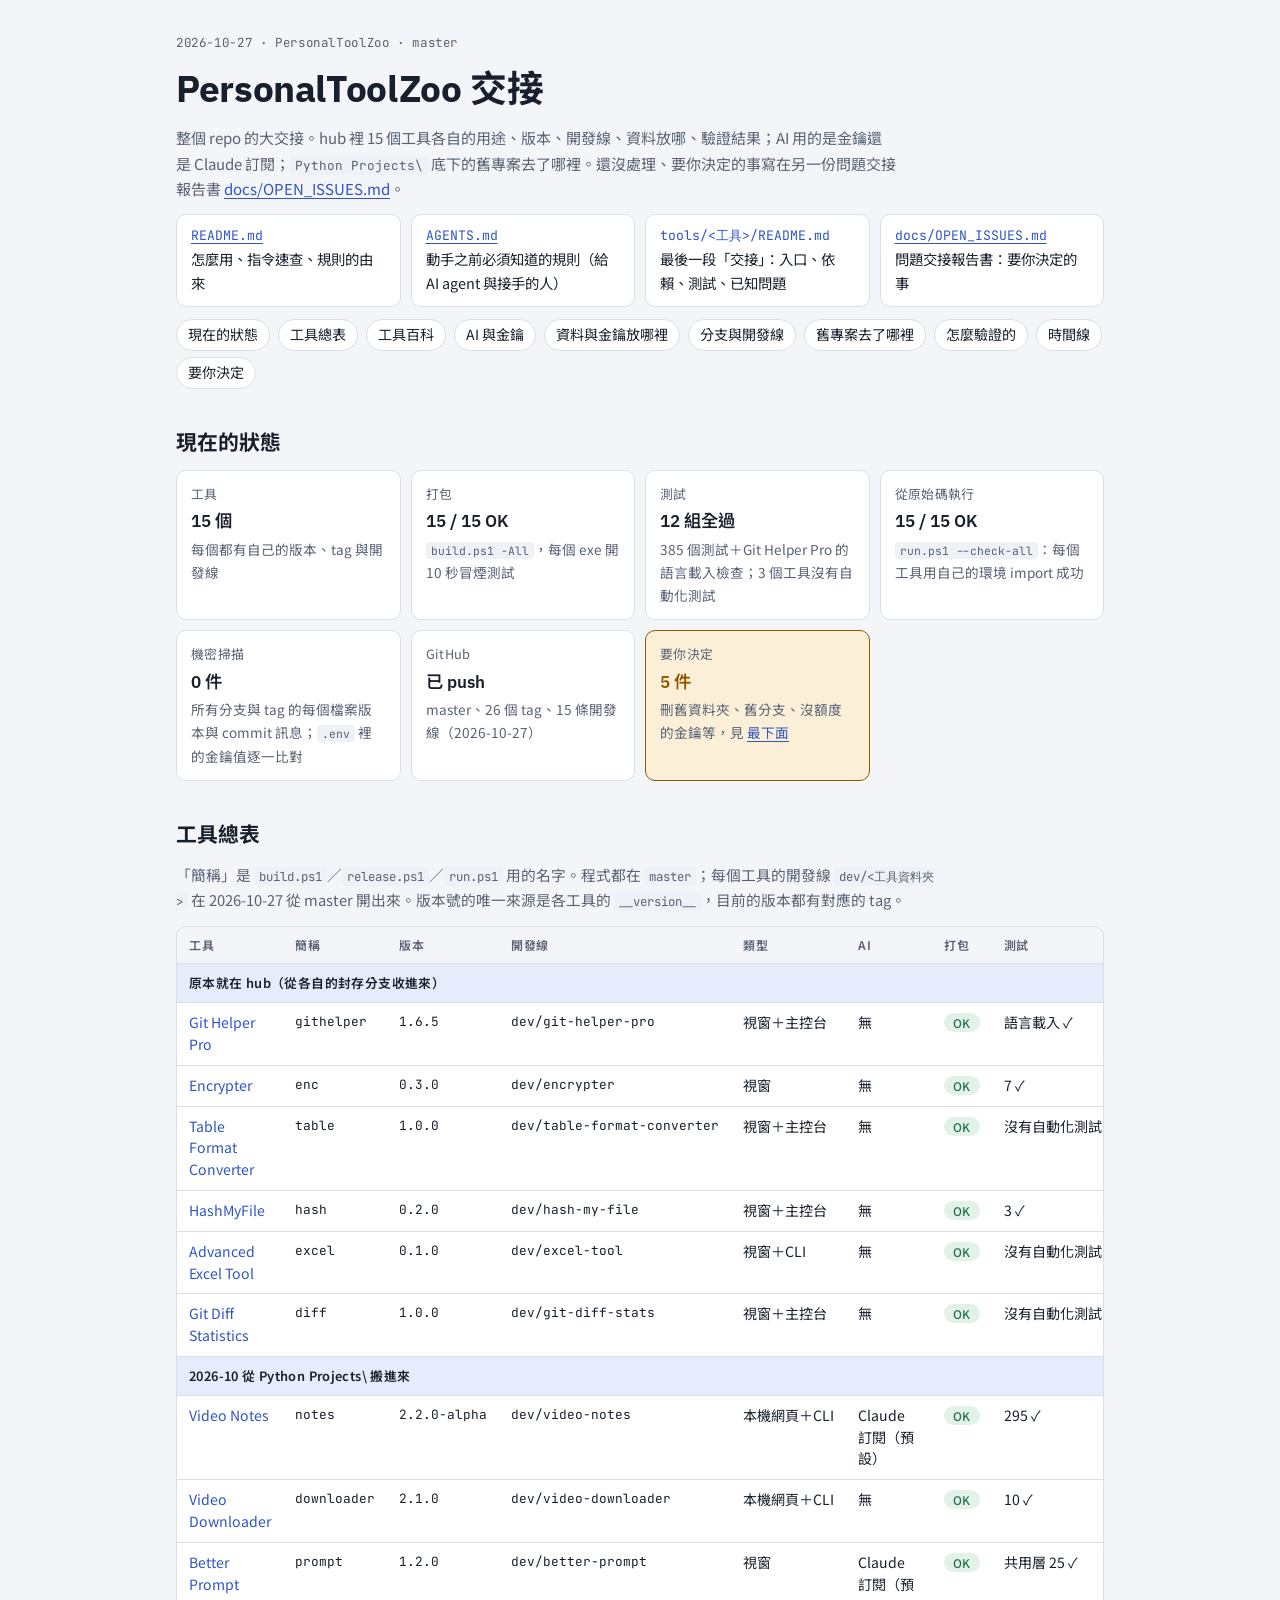
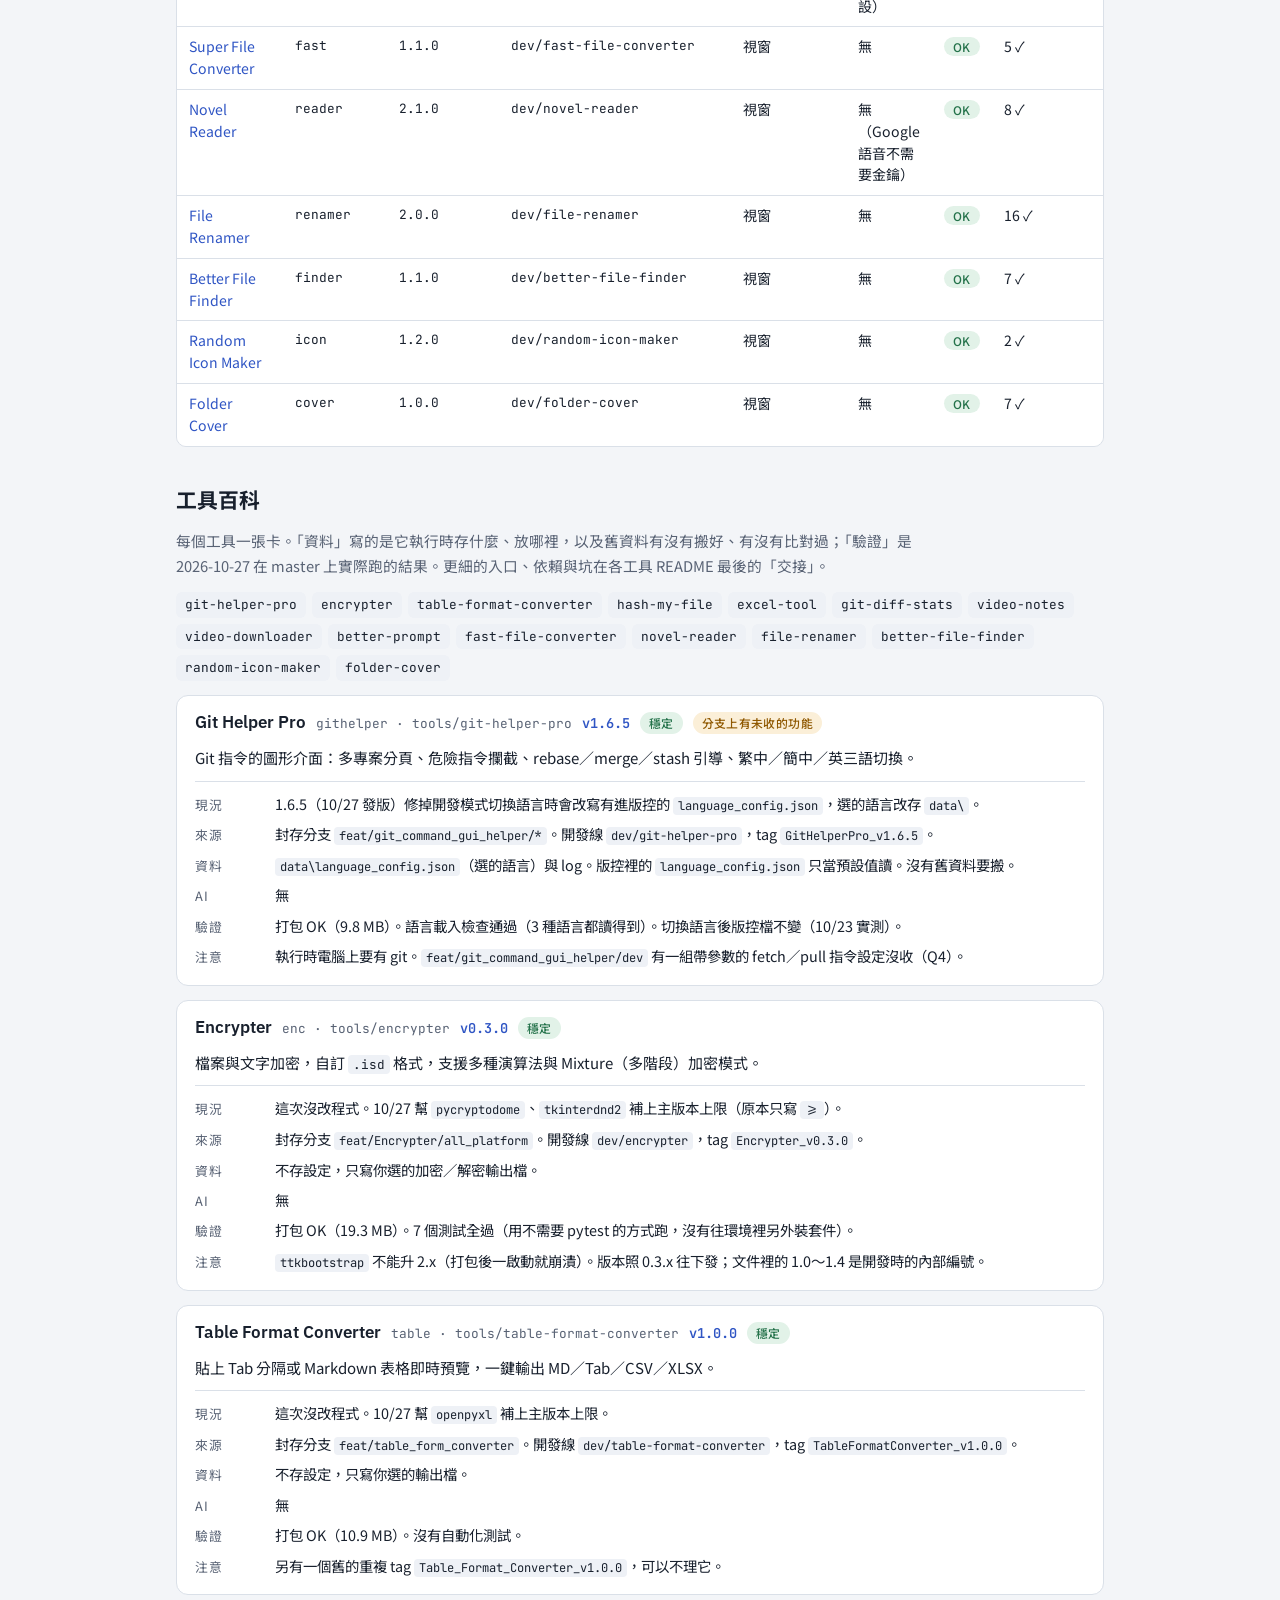
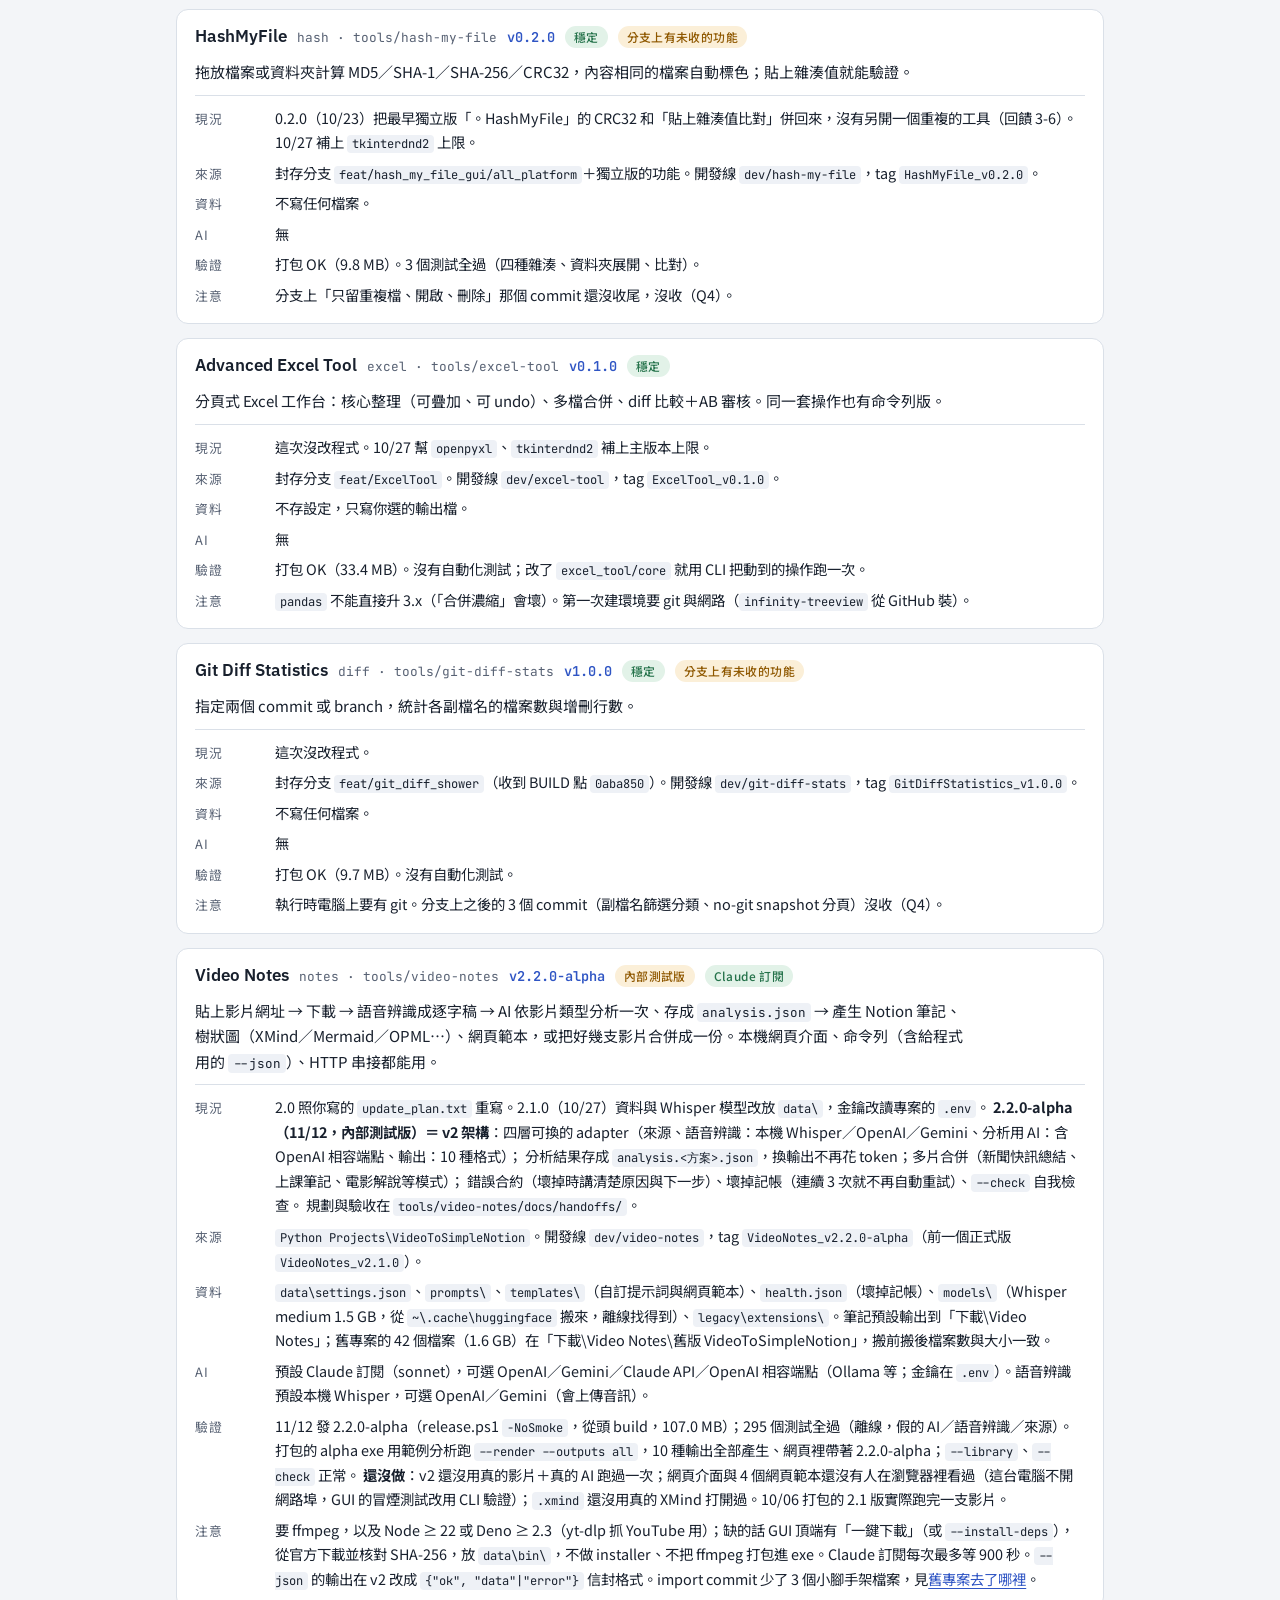
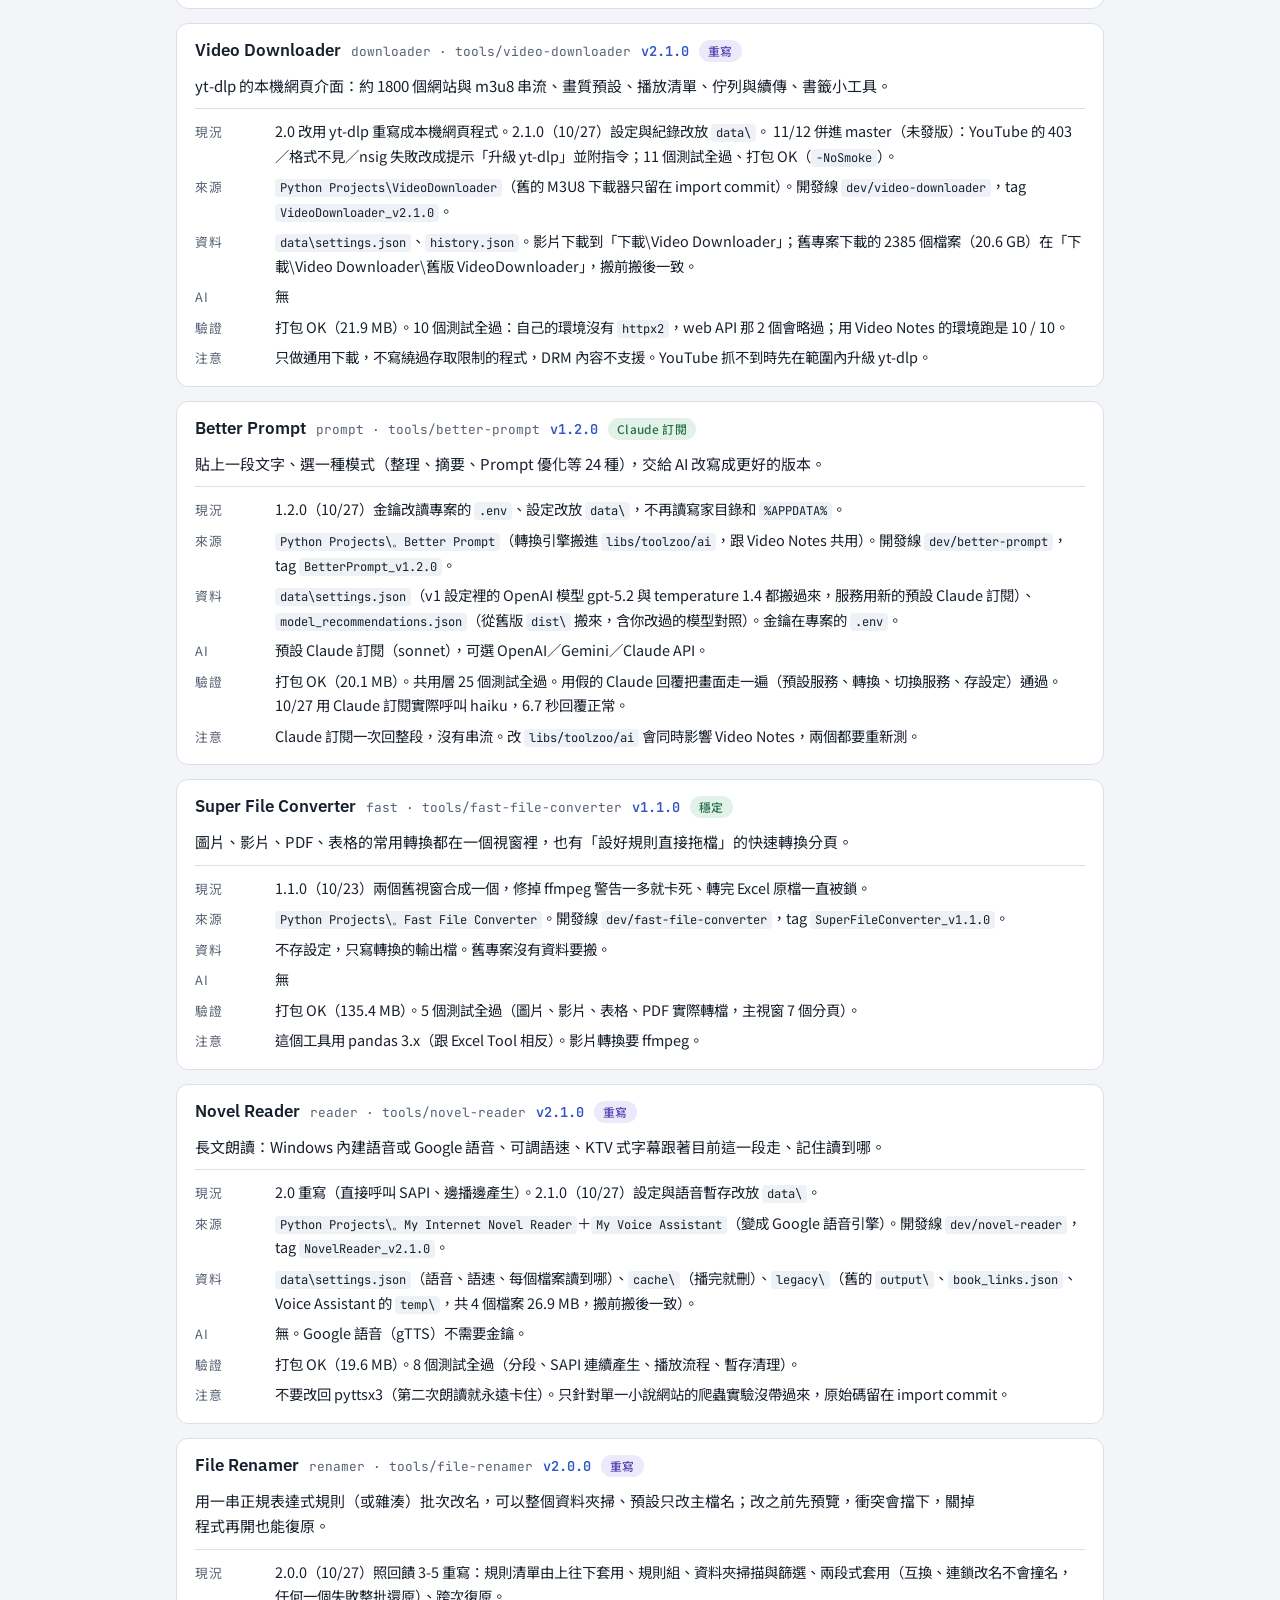
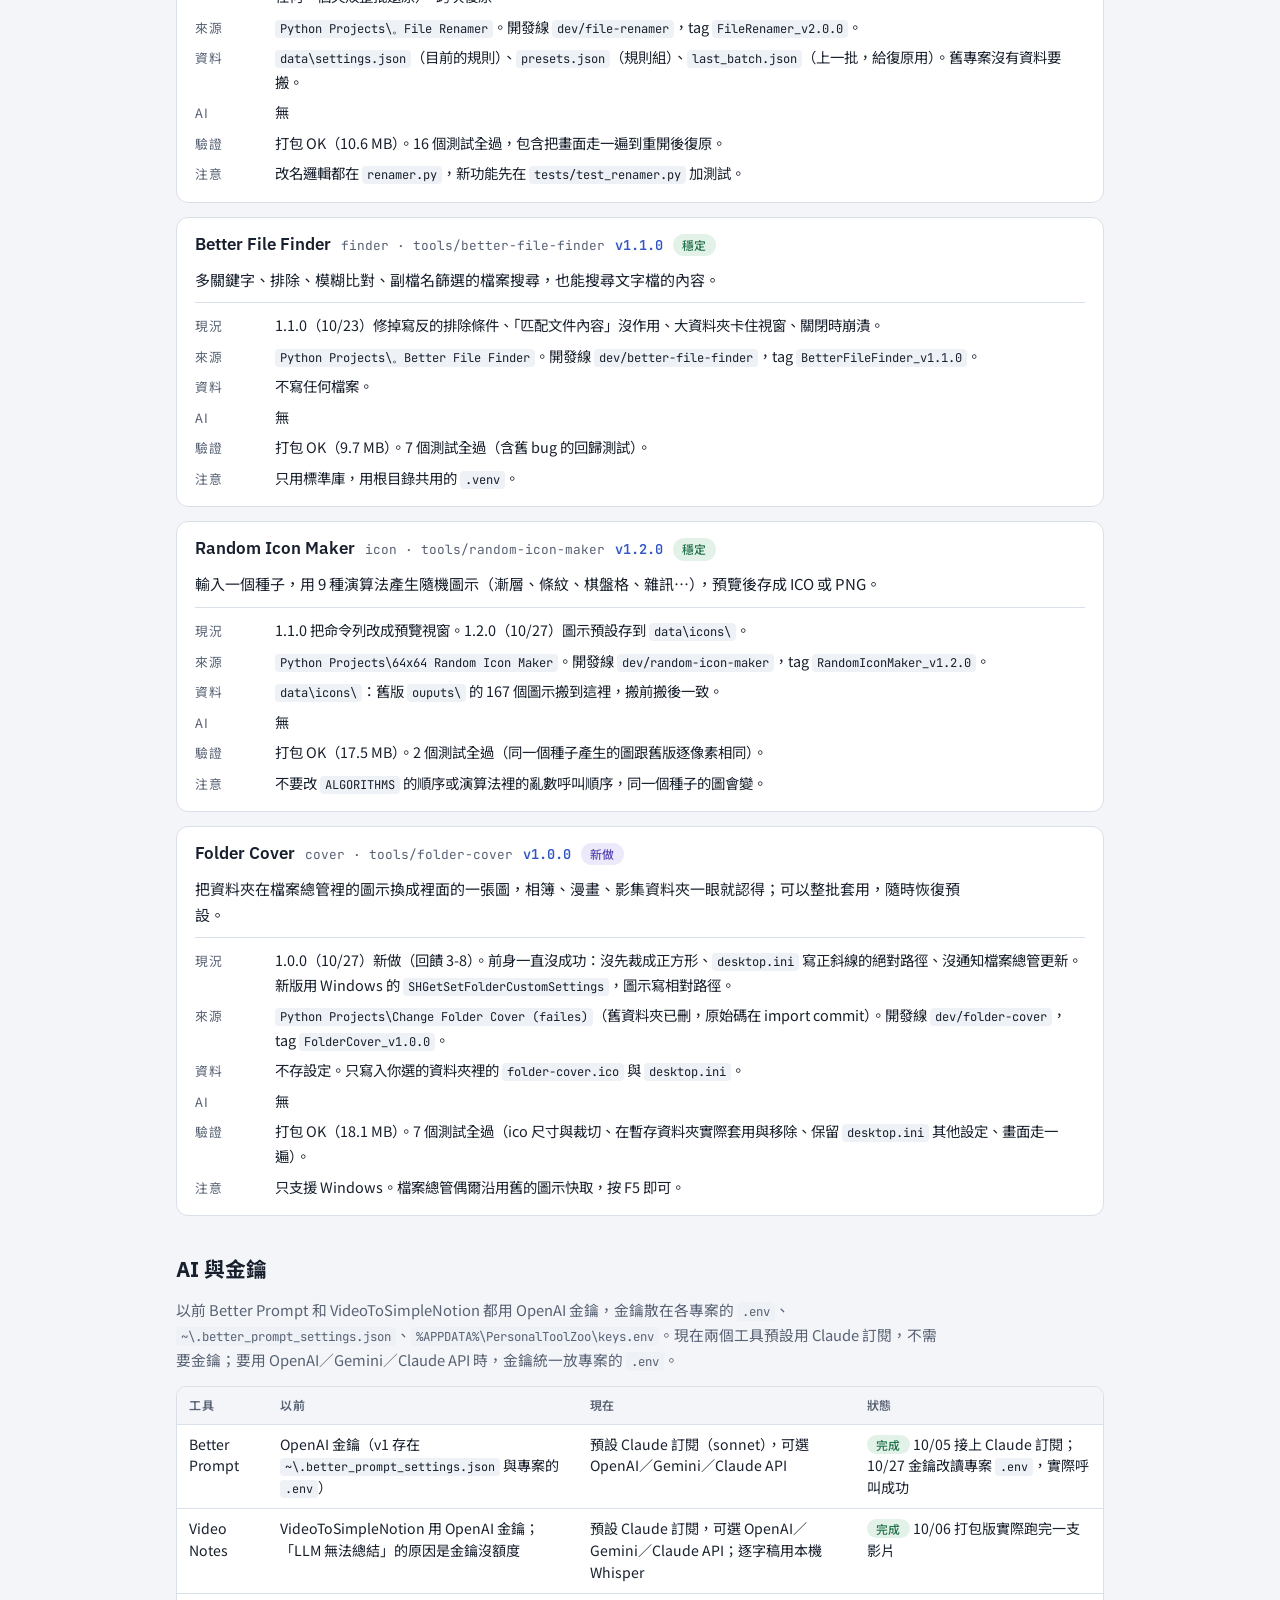
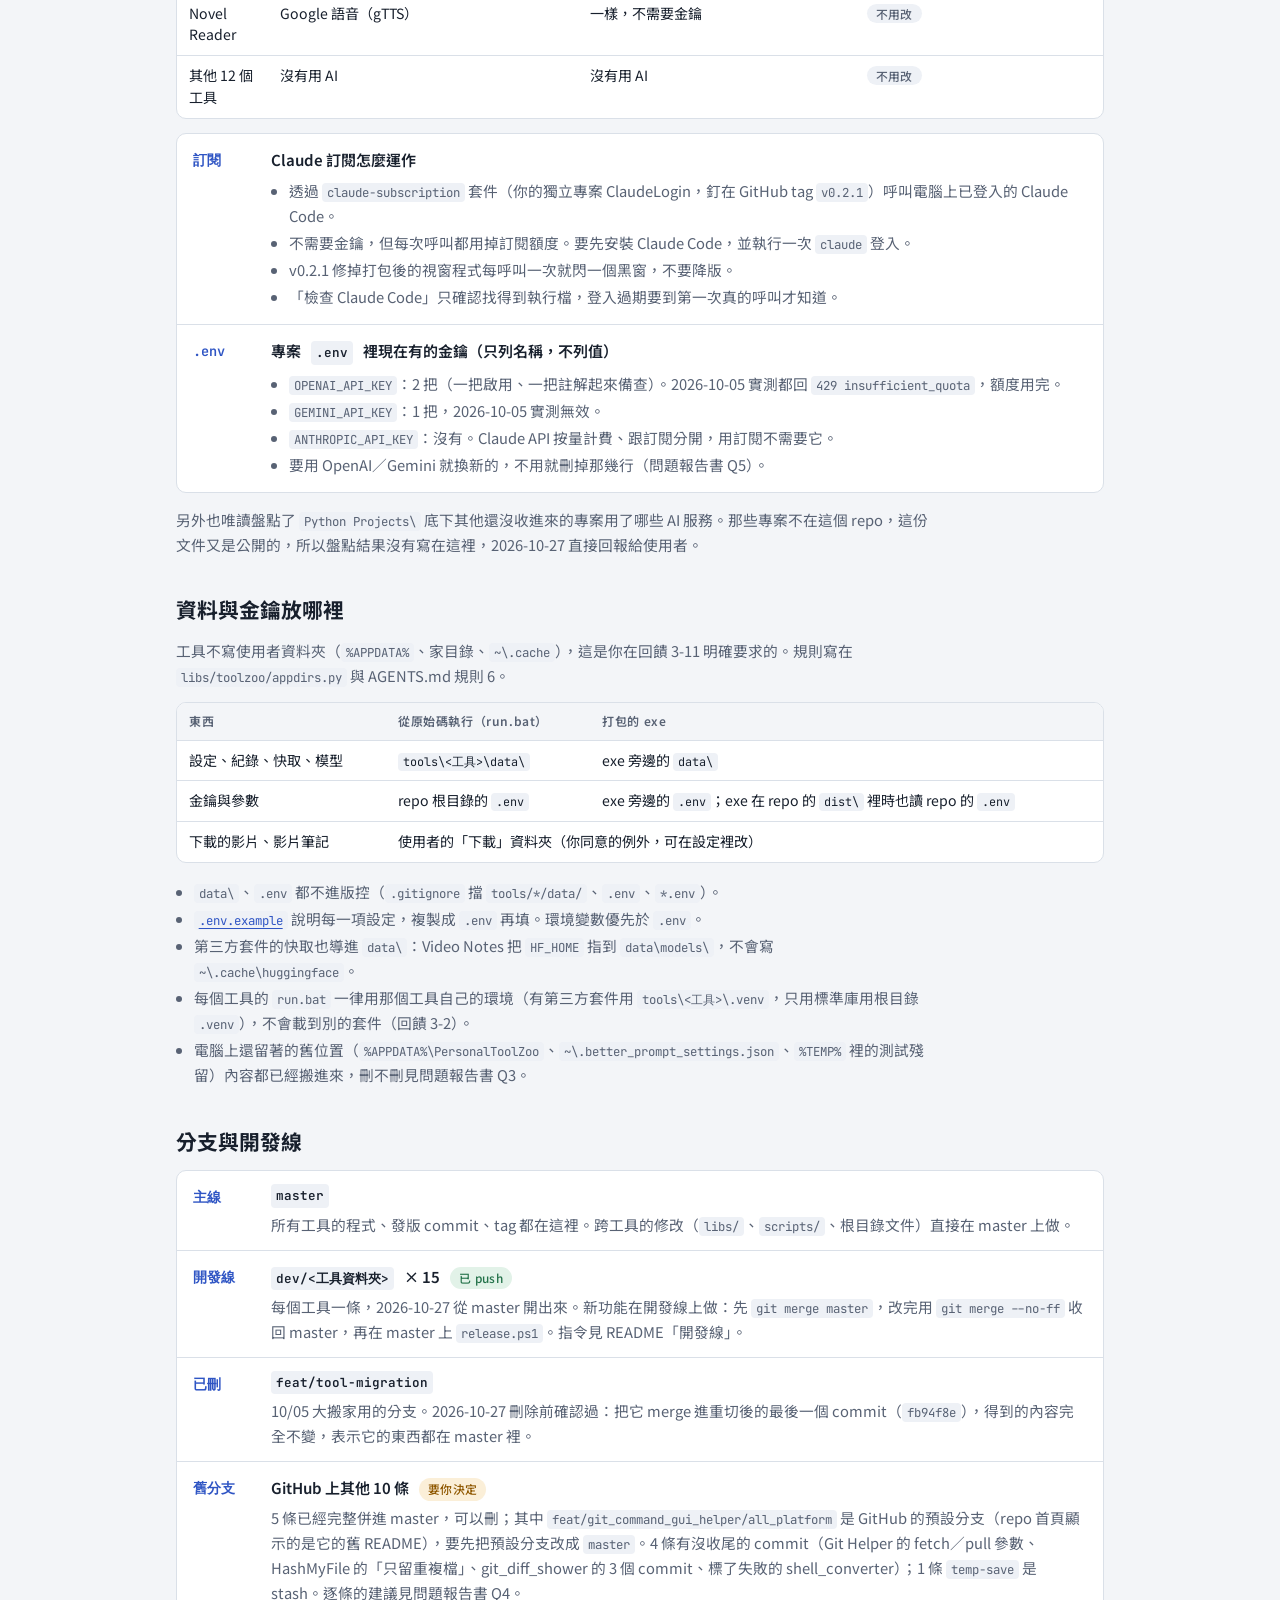
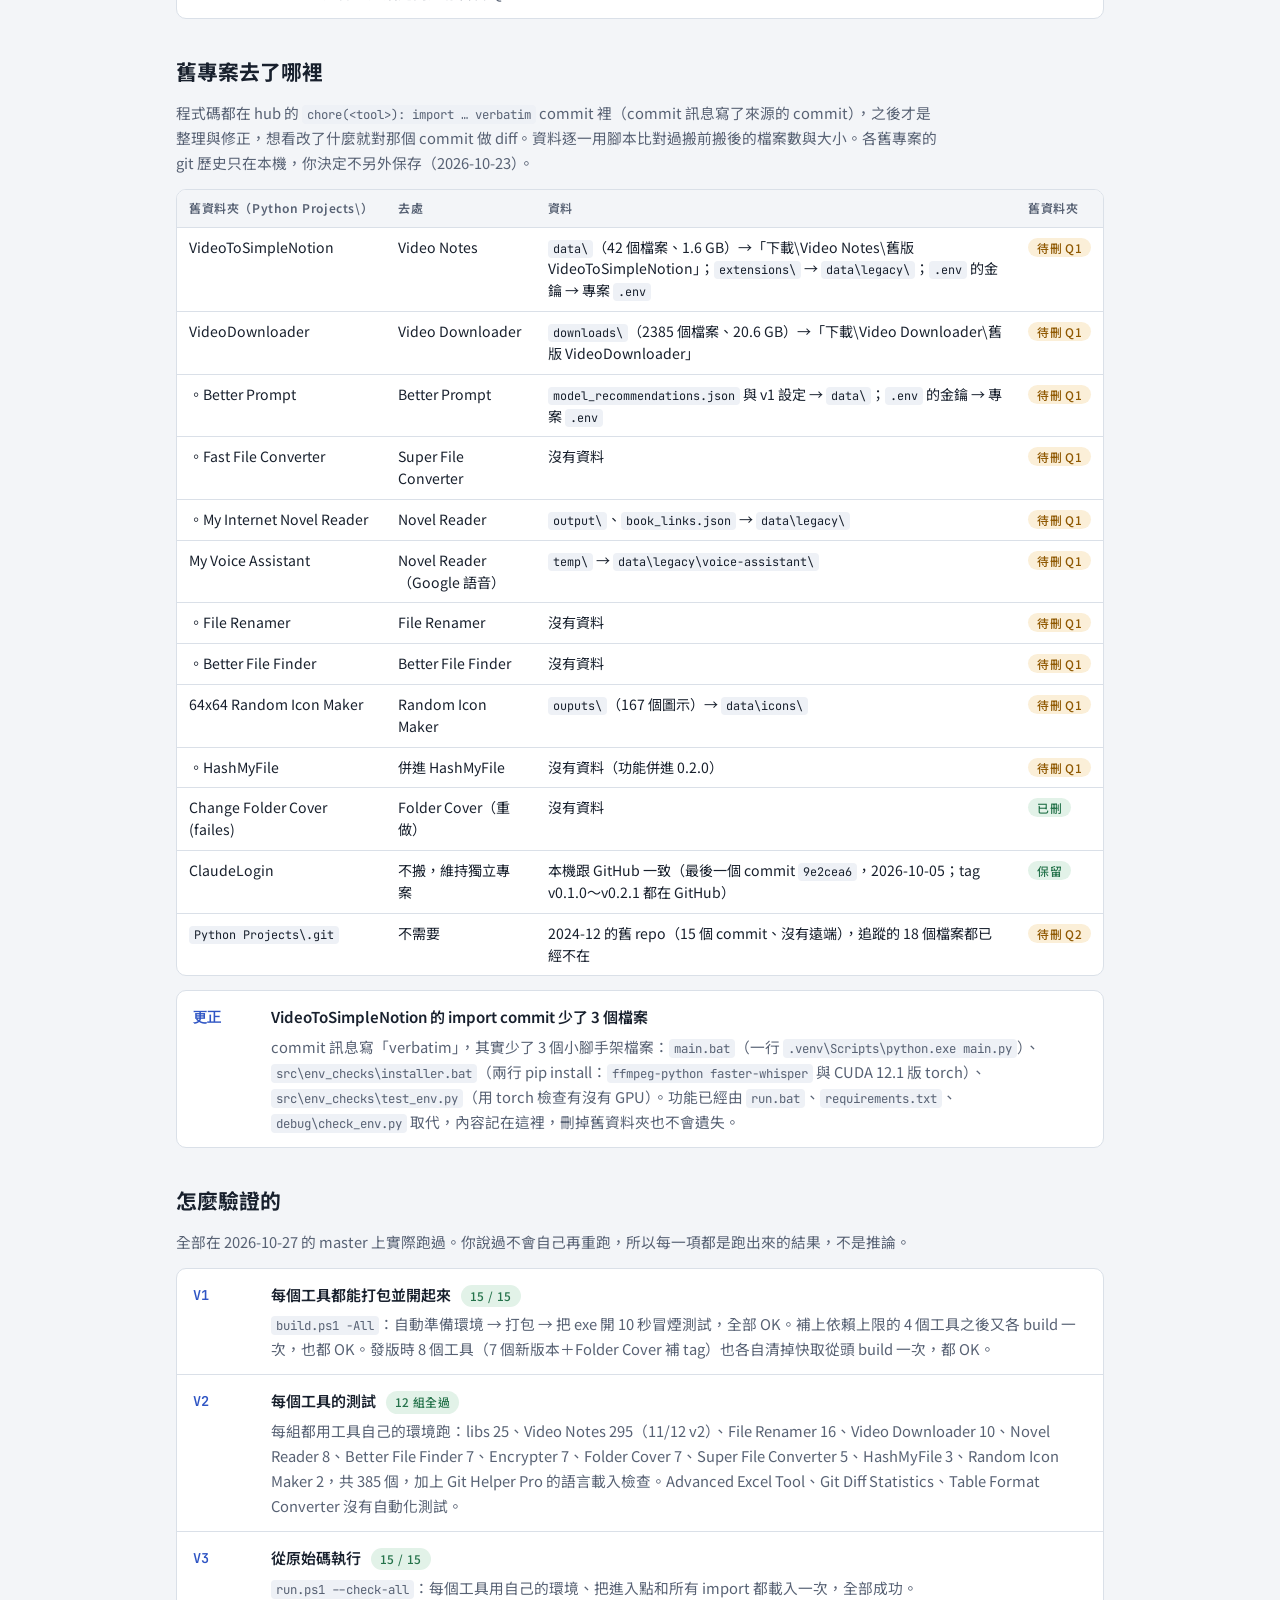
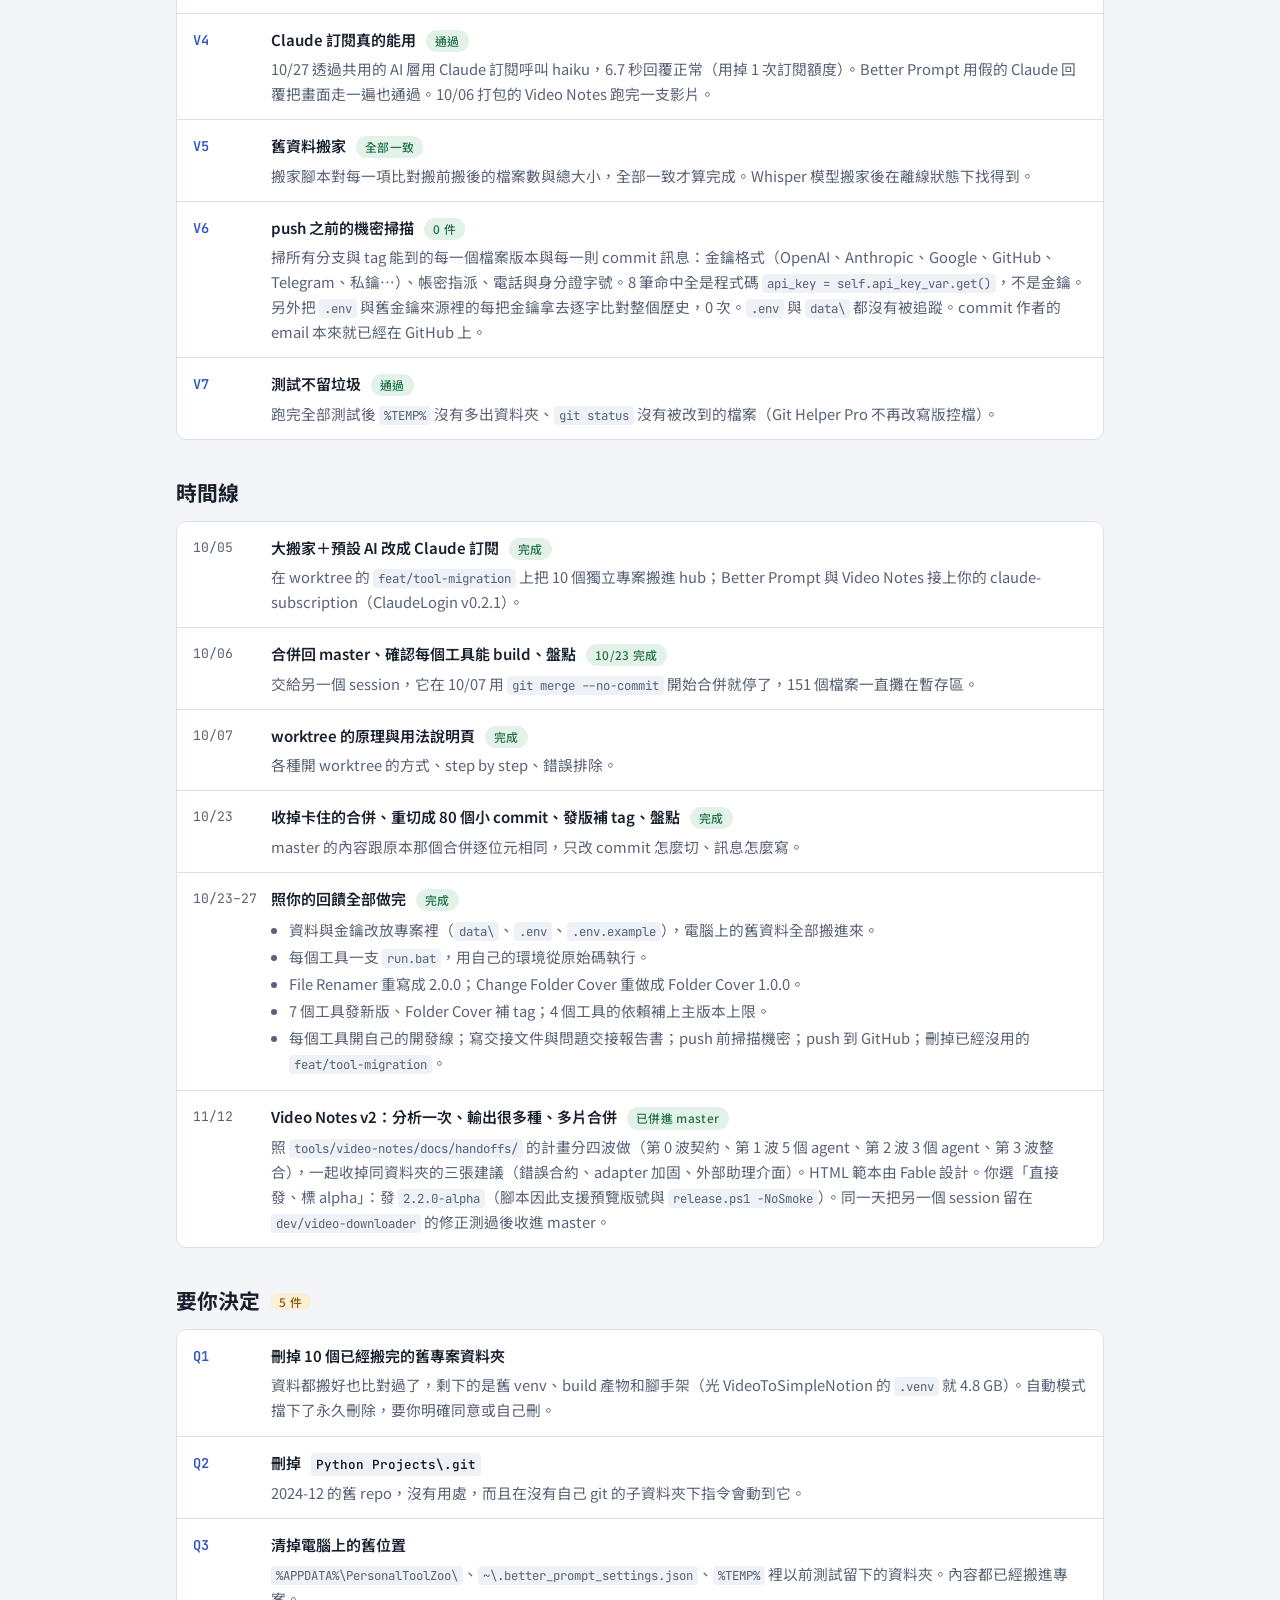
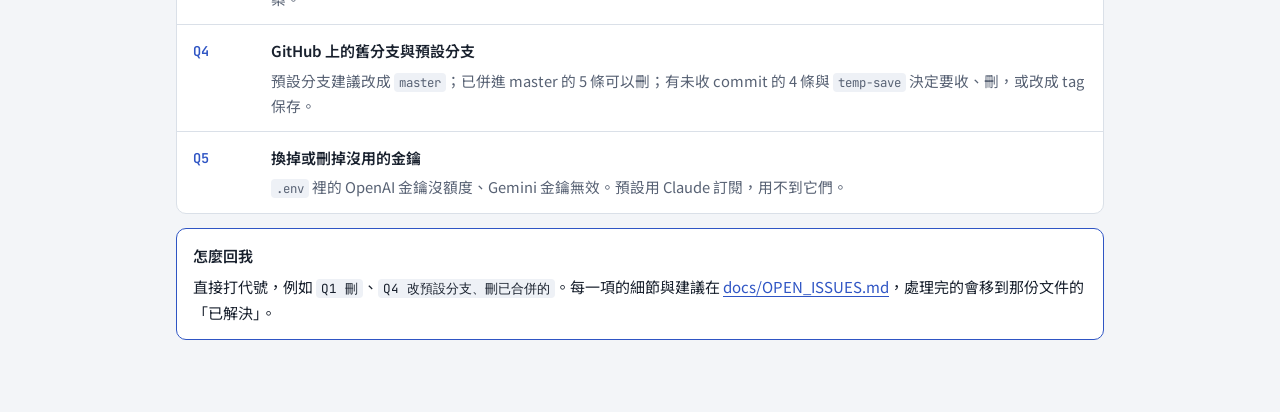
==== commit 0889d538: "docs: fix a path in the hub handoff that lost its backslashes Co-Authored-By: Claude Opus 5.5 <norep" ====
--- a/docs/HANDOFF.html
+++ b/docs/HANDOFF.html
@@ -291,7 +291,7 @@
           <dt>AI</dt><dd>預設 Claude 訂閱（sonnet），可選 OpenAI／Gemini／Claude API／OpenAI 相容端點（Ollama 等；金鑰在 <code>.env</code>）。語音辨識預設本機 Whisper，可選 OpenAI／Gemini（會上傳音訊）。</dd>
           <dt>驗證</dt><dd>11/12 發 2.2.0-alpha（release.ps1 <code>-NoSmoke</code>，從頭 build，107.0 MB）；295 個測試全過（離線，假的 AI／語音辨識／來源）。打包的 alpha exe 用範例分析跑 <code>--render --outputs all</code>，10 種輸出全部產生、網頁裡帶著 2.2.0-alpha；<code>--library</code>、<code>--check</code> 正常。
             <strong>還沒做</strong>：v2 還沒用真的影片＋真的 AI 跑過一次；網頁介面與 4 個網頁範本還沒有人在瀏覽器裡看過（這台電腦不開網路埠，GUI 的冒煙測試改用 CLI 驗證）；<code>.xmind</code> 還沒用真的 XMind 打開過。10/06 打包的 2.1 版實際跑完一支影片。</dd>
-          <dt>注意</dt><dd>要 ffmpeg，以及 Node ≥ 22 或 Deno ≥ 2.3（yt-dlp 抓 YouTube 用）；缺的話 GUI 頂端有「一鍵下載」（或 <code>--install-deps</code>），從官方下載並核對 SHA-256，放 <code>databin</code>，不做 installer、不把 ffmpeg 打包進 exe。Claude 訂閱每次最多等 900 秒。<code>--json</code> 的輸出在 v2 改成 <code>{"ok", "data"|"error"}</code> 信封格式。import commit 少了 3 個小腳手架檔案，見<a href="#old">舊專案去了哪裡</a>。</dd>
+          <dt>注意</dt><dd>要 ffmpeg，以及 Node ≥ 22 或 Deno ≥ 2.3（yt-dlp 抓 YouTube 用）；缺的話 GUI 頂端有「一鍵下載」（或 <code>--install-deps</code>），從官方下載並核對 SHA-256，放 <code>data\bin\</code>，不做 installer、不把 ffmpeg 打包進 exe。Claude 訂閱每次最多等 900 秒。<code>--json</code> 的輸出在 v2 改成 <code>{"ok", "data"|"error"}</code> 信封格式。import commit 少了 3 個小腳手架檔案，見<a href="#old">舊專案去了哪裡</a>。</dd>
         </dl>
       </article>
 
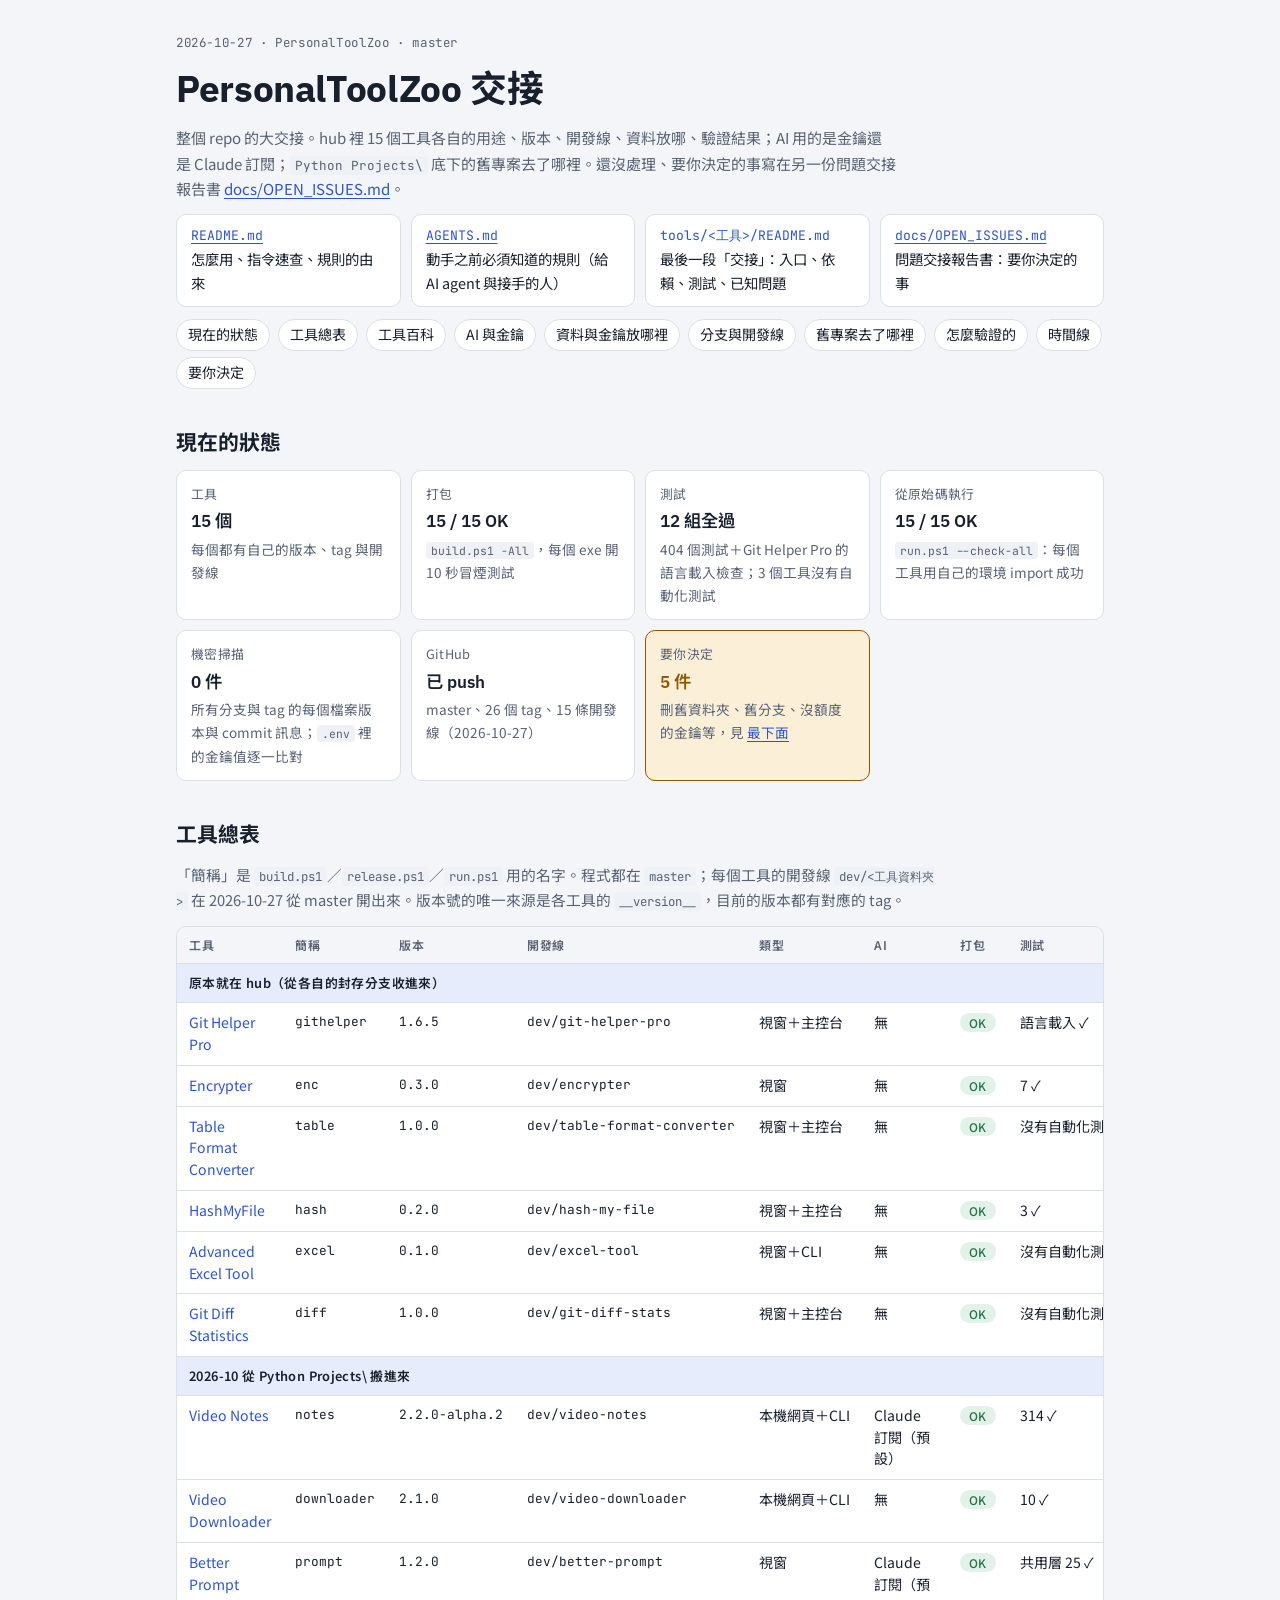
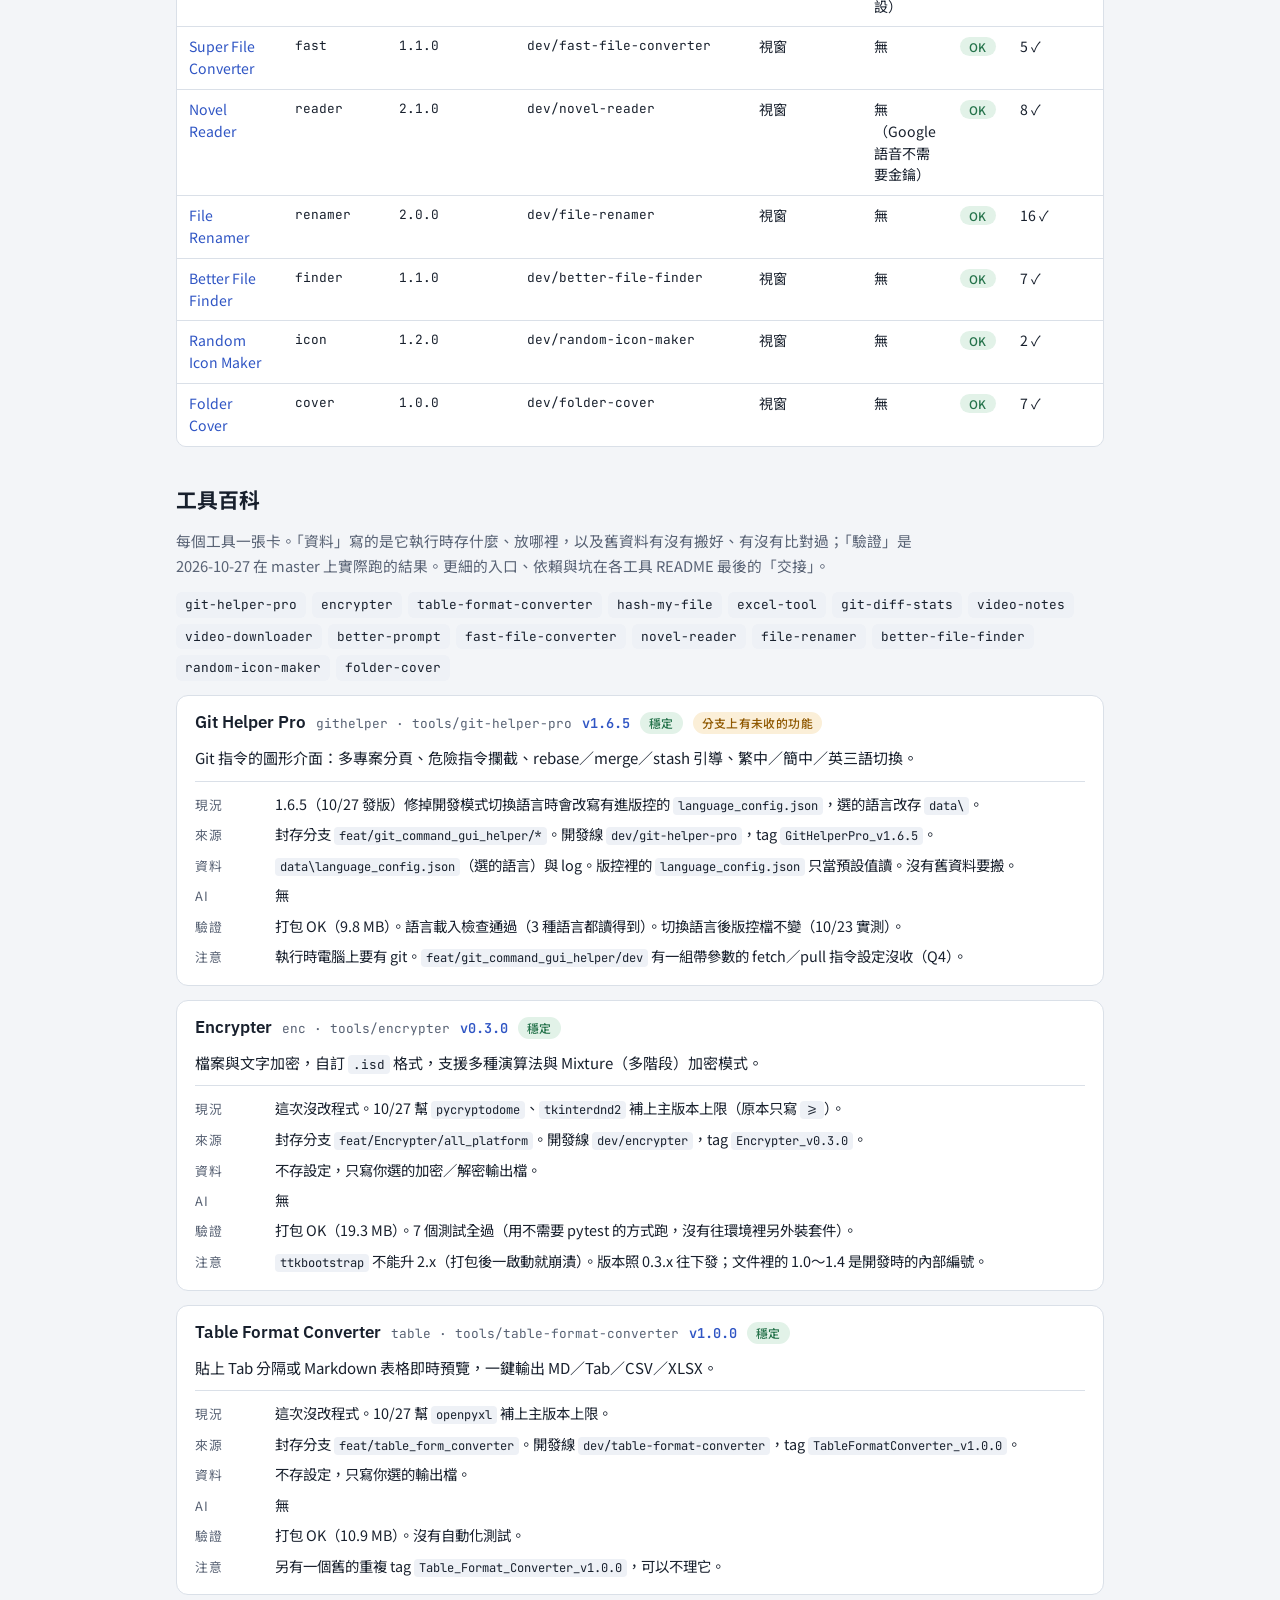
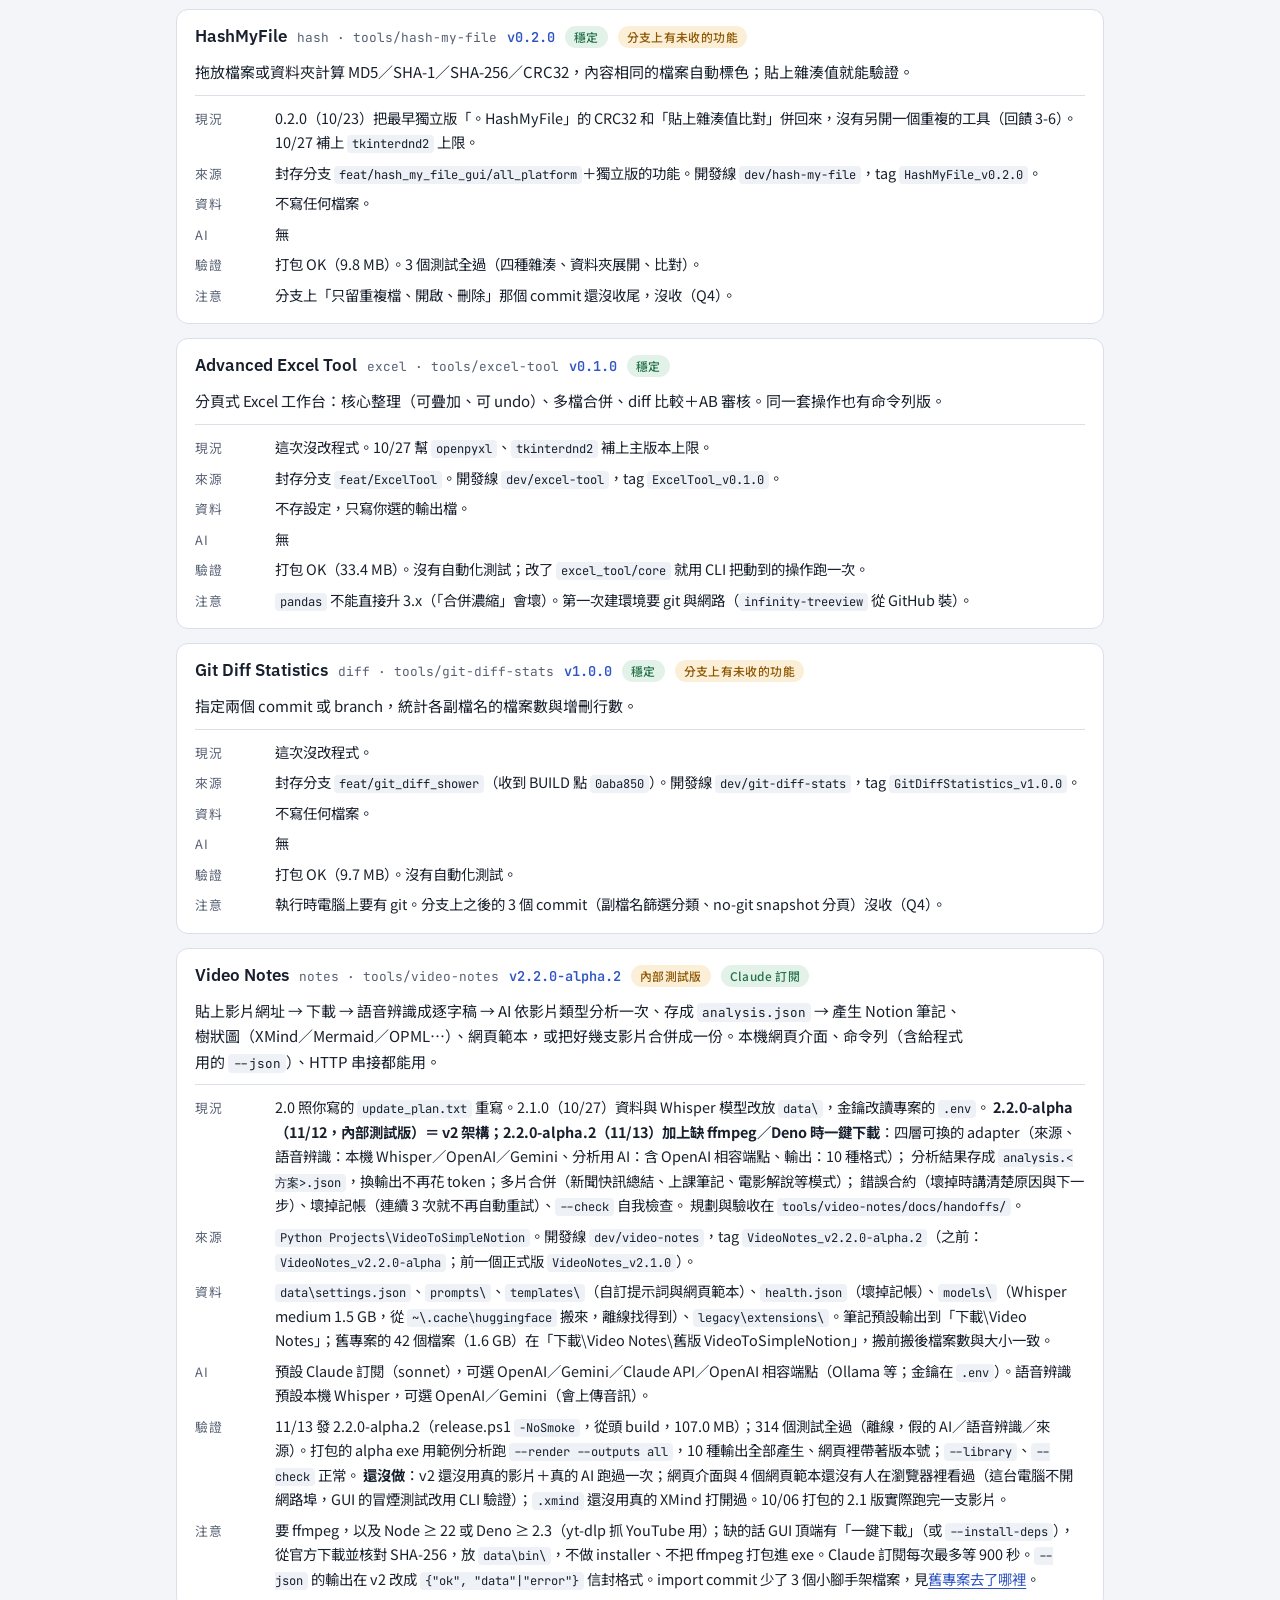
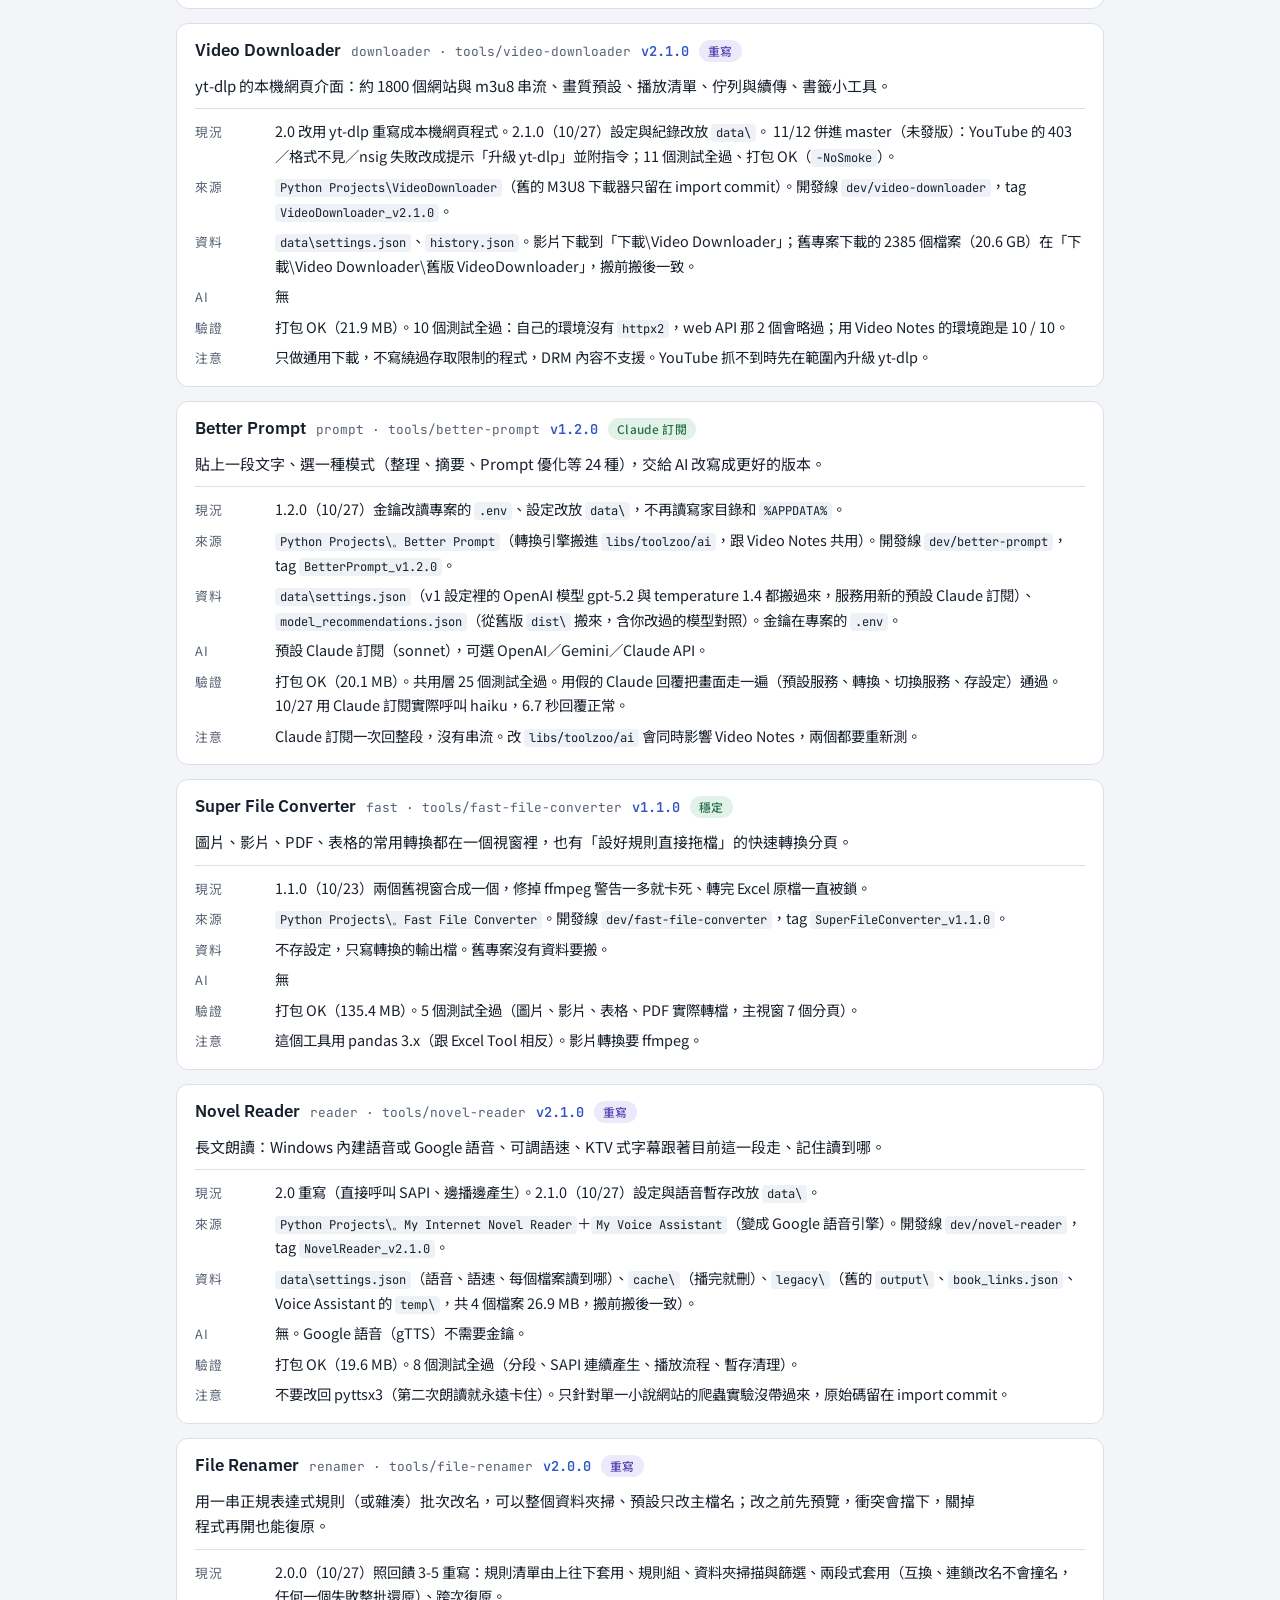
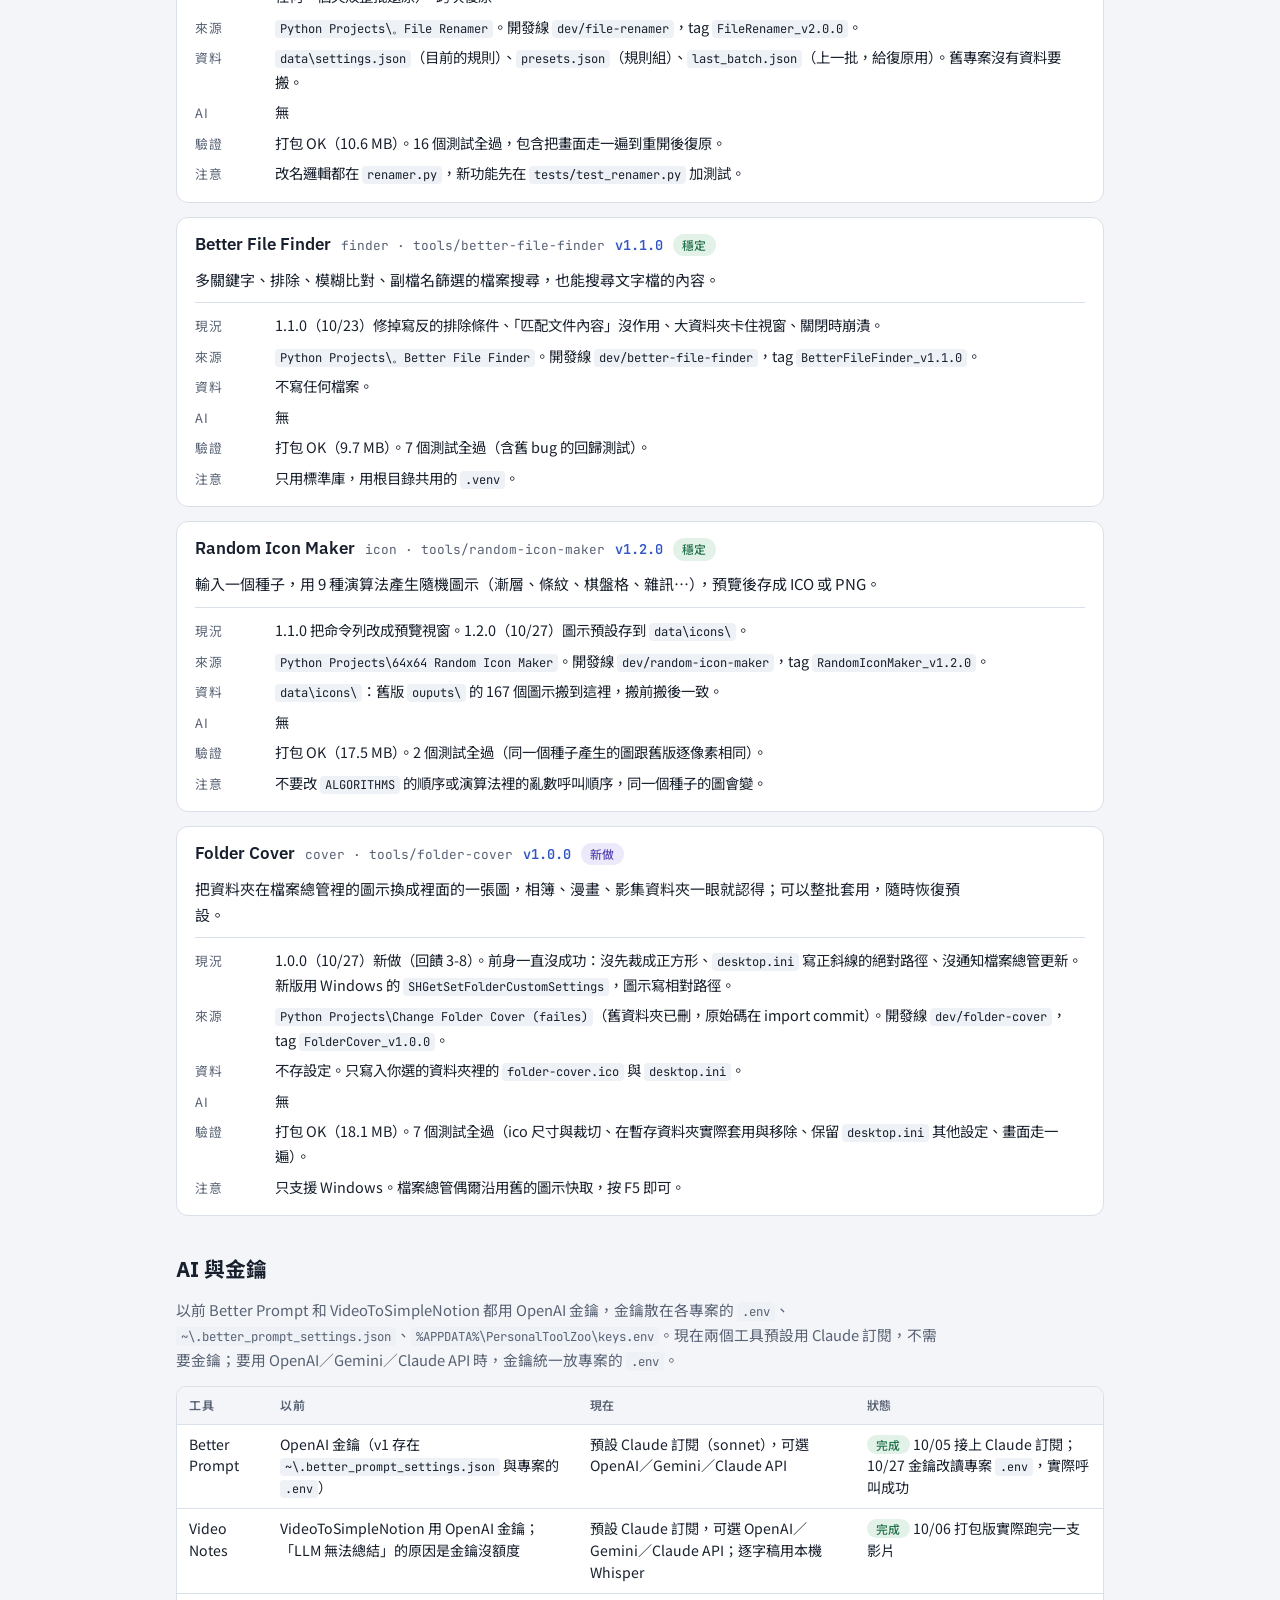
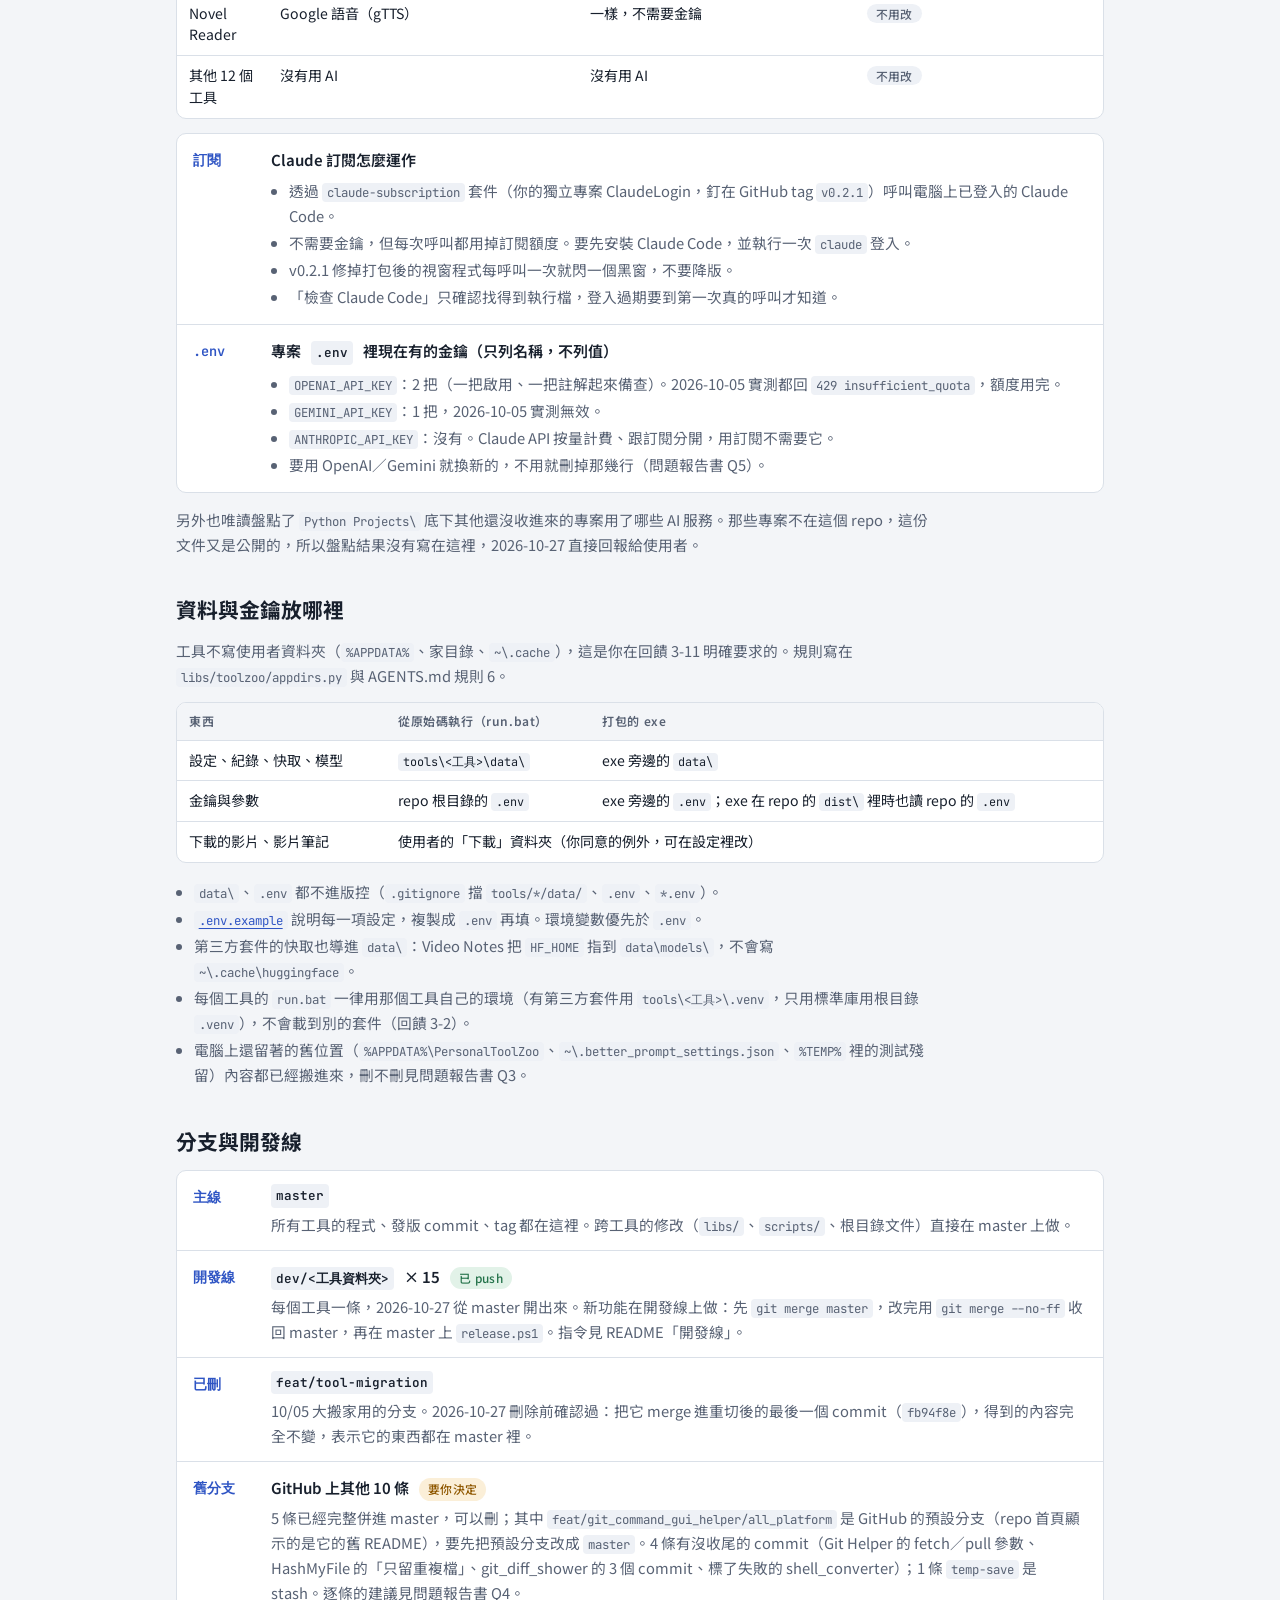
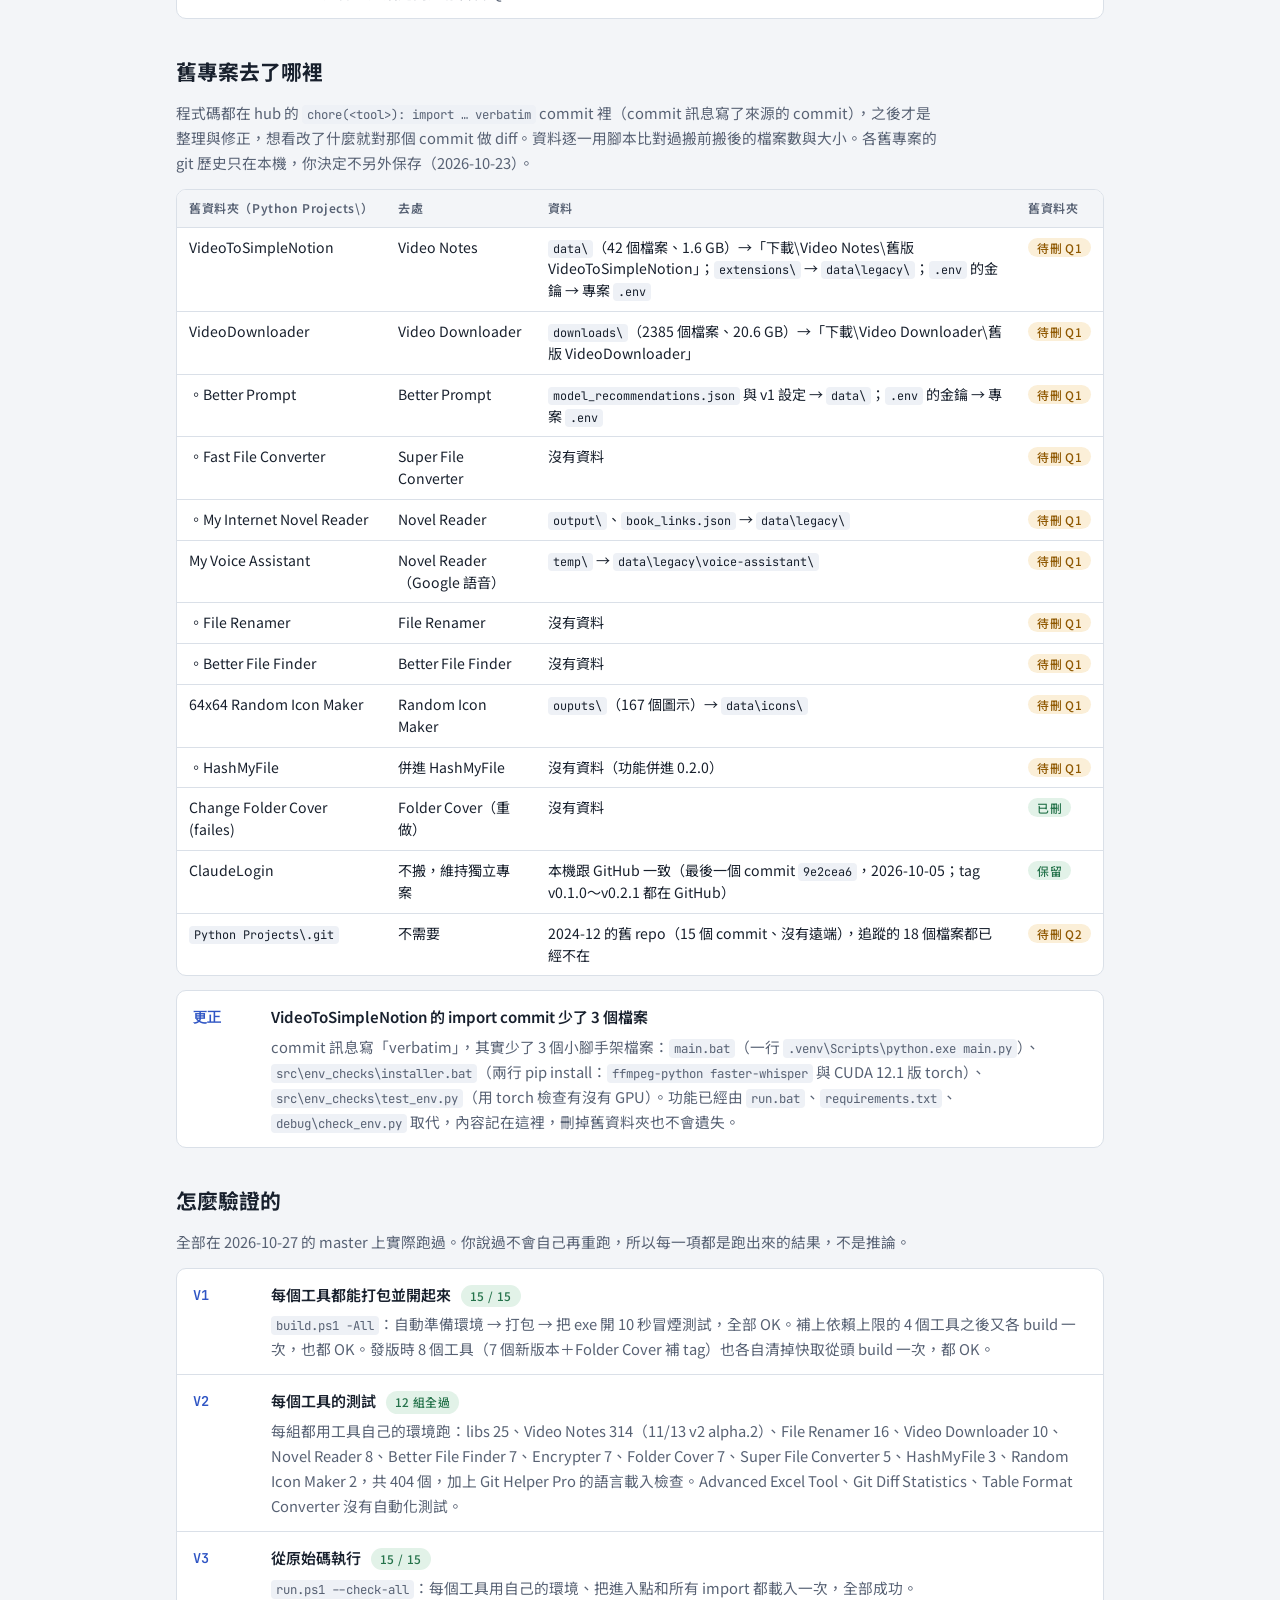
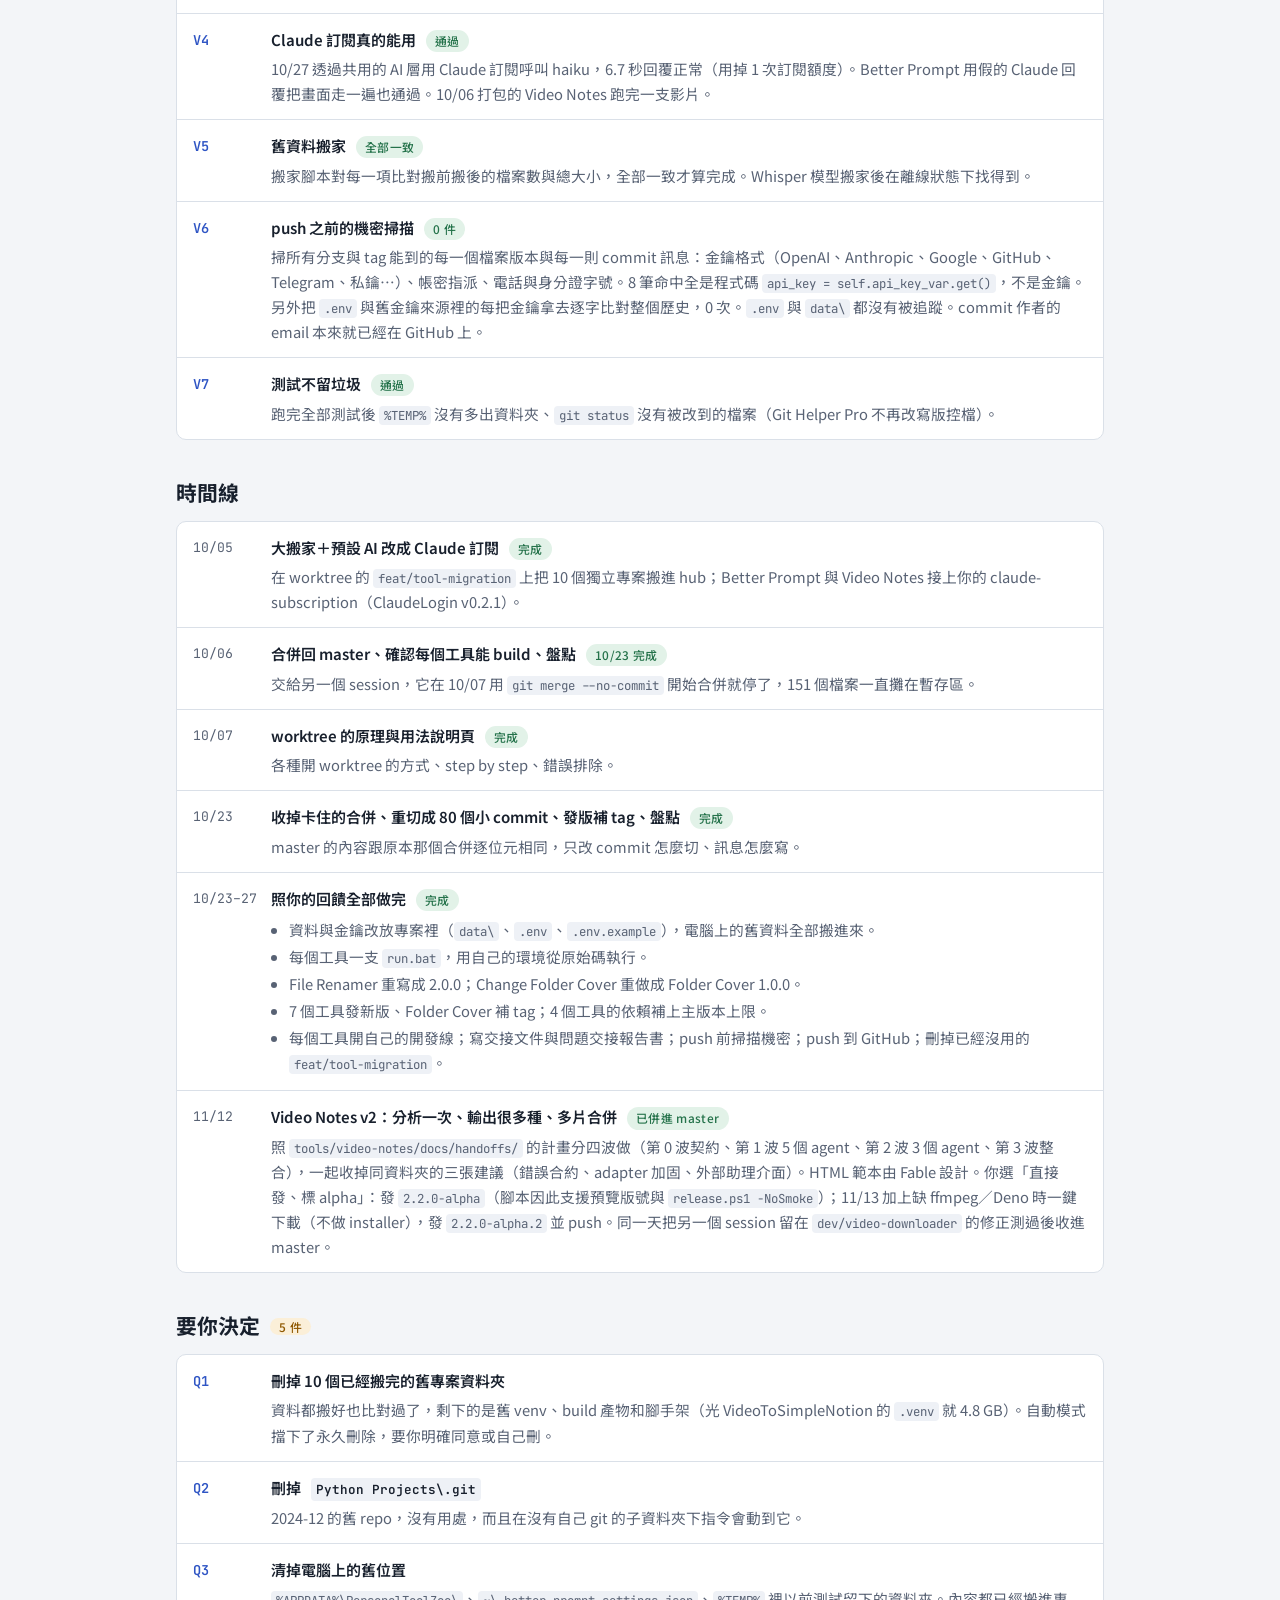
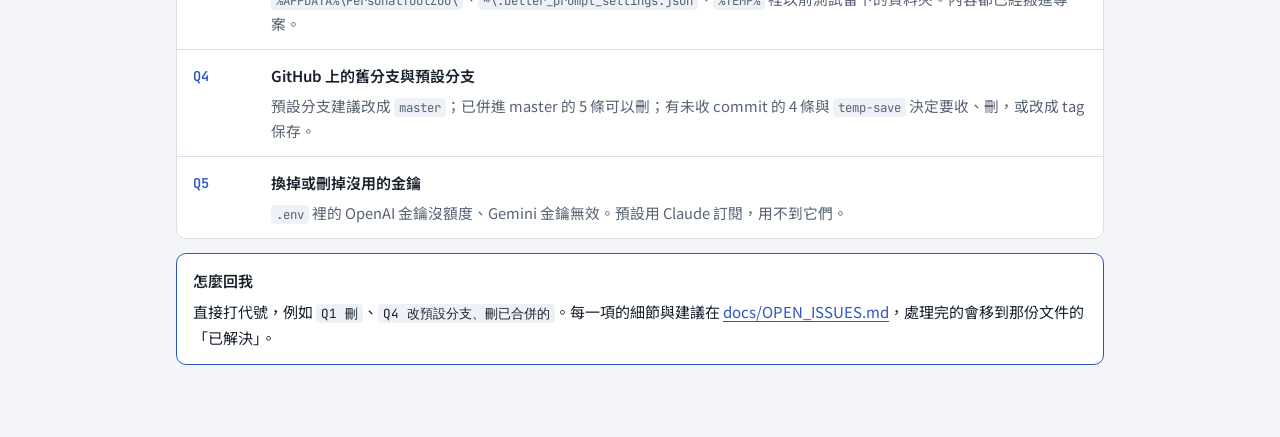
==== commit f01a5af6: "docs: record Video Notes 2.2.0-alpha.2 (one-click ffmpeg/Deno download) README 工具表、HANDOFF.html（版本、t" ====
--- a/docs/HANDOFF.html
+++ b/docs/HANDOFF.html
@@ -154,7 +154,7 @@
     <div class="status">
       <div class="stat"><span class="k">工具</span><span class="v">15 個</span><span class="d">每個都有自己的版本、tag 與開發線</span></div>
       <div class="stat"><span class="k">打包</span><span class="v">15 / 15 OK</span><span class="d"><code>build.ps1 -All</code>，每個 exe 開 10 秒冒煙測試</span></div>
-      <div class="stat"><span class="k">測試</span><span class="v">12 組全過</span><span class="d">385 個測試＋Git Helper Pro 的語言載入檢查；3 個工具沒有自動化測試</span></div>
+      <div class="stat"><span class="k">測試</span><span class="v">12 組全過</span><span class="d">404 個測試＋Git Helper Pro 的語言載入檢查；3 個工具沒有自動化測試</span></div>
       <div class="stat"><span class="k">從原始碼執行</span><span class="v">15 / 15 OK</span><span class="d"><code>run.ps1 --check-all</code>：每個工具用自己的環境 import 成功</span></div>
       <div class="stat"><span class="k">機密掃描</span><span class="v">0 件</span><span class="d">所有分支與 tag 的每個檔案版本與 commit 訊息；<code>.env</code> 裡的金鑰值逐一比對</span></div>
       <div class="stat"><span class="k">GitHub</span><span class="v">已 push</span><span class="d">master、26 個 tag、15 條開發線（2026-10-27）</span></div>
@@ -177,7 +177,7 @@
           <tr><td><a href="#t-excel-tool">Advanced Excel Tool</a></td><td class="mono">excel</td><td class="mono">0.1.0</td><td class="mono">dev/excel-tool</td><td>視窗＋CLI</td><td>無</td><td><span class="pill ok">OK</span></td><td>沒有自動化測試</td></tr>
           <tr><td><a href="#t-git-diff-stats">Git Diff Statistics</a></td><td class="mono">diff</td><td class="mono">1.0.0</td><td class="mono">dev/git-diff-stats</td><td>視窗＋主控台</td><td>無</td><td><span class="pill ok">OK</span></td><td>沒有自動化測試</td></tr>
           <tr class="group"><td colspan="8">2026-10 從 Python Projects\ 搬進來</td></tr>
-          <tr><td><a href="#t-video-notes">Video Notes</a></td><td class="mono">notes</td><td class="mono">2.2.0-alpha</td><td class="mono">dev/video-notes</td><td>本機網頁＋CLI</td><td>Claude 訂閱（預設）</td><td><span class="pill ok">OK</span></td><td>295 ✓</td></tr>
+          <tr><td><a href="#t-video-notes">Video Notes</a></td><td class="mono">notes</td><td class="mono">2.2.0-alpha.2</td><td class="mono">dev/video-notes</td><td>本機網頁＋CLI</td><td>Claude 訂閱（預設）</td><td><span class="pill ok">OK</span></td><td>314 ✓</td></tr>
           <tr><td><a href="#t-video-downloader">Video Downloader</a></td><td class="mono">downloader</td><td class="mono">2.1.0</td><td class="mono">dev/video-downloader</td><td>本機網頁＋CLI</td><td>無</td><td><span class="pill ok">OK</span></td><td>10 ✓</td></tr>
           <tr><td><a href="#t-better-prompt">Better Prompt</a></td><td class="mono">prompt</td><td class="mono">1.2.0</td><td class="mono">dev/better-prompt</td><td>視窗</td><td>Claude 訂閱（預設）</td><td><span class="pill ok">OK</span></td><td>共用層 25 ✓</td></tr>
           <tr><td><a href="#t-fast-file-converter">Super File Converter</a></td><td class="mono">fast</td><td class="mono">1.1.0</td><td class="mono">dev/fast-file-converter</td><td>視窗</td><td>無</td><td><span class="pill ok">OK</span></td><td>5 ✓</td></tr>
@@ -278,18 +278,18 @@
       </article>
 
       <article class="tool" id="t-video-notes">
-        <header><h3>Video Notes</h3><span class="short">notes · tools/video-notes</span><span class="ver">v2.2.0-alpha</span><span class="pill warn">內部測試版</span><span class="pill ok">Claude 訂閱</span></header>
+        <header><h3>Video Notes</h3><span class="short">notes · tools/video-notes</span><span class="ver">v2.2.0-alpha.2</span><span class="pill warn">內部測試版</span><span class="pill ok">Claude 訂閱</span></header>
         <p class="purpose">貼上影片網址 → 下載 → 語音辨識成逐字稿 → AI 依影片類型分析一次、存成 <code>analysis.json</code> → 產生 Notion 筆記、樹狀圖（XMind／Mermaid／OPML…）、網頁範本，或把好幾支影片合併成一份。本機網頁介面、命令列（含給程式用的 <code>--json</code>）、HTTP 串接都能用。</p>
         <dl class="facts">
           <dt>現況</dt><dd>2.0 照你寫的 <code>update_plan.txt</code> 重寫。2.1.0（10/27）資料與 Whisper 模型改放 <code>data\</code>，金鑰改讀專案的 <code>.env</code>。
-            <strong>2.2.0-alpha（11/12，內部測試版）＝ v2 架構</strong>：四層可換的 adapter（來源、語音辨識：本機 Whisper／OpenAI／Gemini、分析用 AI：含 OpenAI 相容端點、輸出：10 種格式）；
+            <strong>2.2.0-alpha（11/12，內部測試版）＝ v2 架構；2.2.0-alpha.2（11/13）加上缺 ffmpeg／Deno 時一鍵下載</strong>：四層可換的 adapter（來源、語音辨識：本機 Whisper／OpenAI／Gemini、分析用 AI：含 OpenAI 相容端點、輸出：10 種格式）；
             分析結果存成 <code>analysis.&lt;方案&gt;.json</code>，換輸出不再花 token；多片合併（新聞快訊總結、上課筆記、電影解說等模式）；
             錯誤合約（壞掉時講清楚原因與下一步）、壞掉記帳（連續 3 次就不再自動重試）、<code>--check</code> 自我檢查。
             規劃與驗收在 <code>tools/video-notes/docs/handoffs/</code>。</dd>
-          <dt>來源</dt><dd><code>Python Projects\VideoToSimpleNotion</code>。開發線 <code>dev/video-notes</code>，tag <code>VideoNotes_v2.2.0-alpha</code>（前一個正式版 <code>VideoNotes_v2.1.0</code>）。</dd>
+          <dt>來源</dt><dd><code>Python Projects\VideoToSimpleNotion</code>。開發線 <code>dev/video-notes</code>，tag <code>VideoNotes_v2.2.0-alpha.2</code>（之前：<code>VideoNotes_v2.2.0-alpha</code>；前一個正式版 <code>VideoNotes_v2.1.0</code>）。</dd>
           <dt>資料</dt><dd><code>data\settings.json</code>、<code>prompts\</code>、<code>templates\</code>（自訂提示詞與網頁範本）、<code>health.json</code>（壞掉記帳）、<code>models\</code>（Whisper medium 1.5 GB，從 <code>~\.cache\huggingface</code> 搬來，離線找得到）、<code>legacy\extensions\</code>。筆記預設輸出到「下載\Video Notes」；舊專案的 42 個檔案（1.6 GB）在「下載\Video Notes\舊版 VideoToSimpleNotion」，搬前搬後檔案數與大小一致。</dd>
           <dt>AI</dt><dd>預設 Claude 訂閱（sonnet），可選 OpenAI／Gemini／Claude API／OpenAI 相容端點（Ollama 等；金鑰在 <code>.env</code>）。語音辨識預設本機 Whisper，可選 OpenAI／Gemini（會上傳音訊）。</dd>
-          <dt>驗證</dt><dd>11/12 發 2.2.0-alpha（release.ps1 <code>-NoSmoke</code>，從頭 build，107.0 MB）；295 個測試全過（離線，假的 AI／語音辨識／來源）。打包的 alpha exe 用範例分析跑 <code>--render --outputs all</code>，10 種輸出全部產生、網頁裡帶著 2.2.0-alpha；<code>--library</code>、<code>--check</code> 正常。
+          <dt>驗證</dt><dd>11/13 發 2.2.0-alpha.2（release.ps1 <code>-NoSmoke</code>，從頭 build，107.0 MB）；314 個測試全過（離線，假的 AI／語音辨識／來源）。打包的 alpha exe 用範例分析跑 <code>--render --outputs all</code>，10 種輸出全部產生、網頁裡帶著版本號；<code>--library</code>、<code>--check</code> 正常。
             <strong>還沒做</strong>：v2 還沒用真的影片＋真的 AI 跑過一次；網頁介面與 4 個網頁範本還沒有人在瀏覽器裡看過（這台電腦不開網路埠，GUI 的冒煙測試改用 CLI 驗證）；<code>.xmind</code> 還沒用真的 XMind 打開過。10/06 打包的 2.1 版實際跑完一支影片。</dd>
           <dt>注意</dt><dd>要 ffmpeg，以及 Node ≥ 22 或 Deno ≥ 2.3（yt-dlp 抓 YouTube 用）；缺的話 GUI 頂端有「一鍵下載」（或 <code>--install-deps</code>），從官方下載並核對 SHA-256，放 <code>data\bin\</code>，不做 installer、不把 ffmpeg 打包進 exe。Claude 訂閱每次最多等 900 秒。<code>--json</code> 的輸出在 v2 改成 <code>{"ok", "data"|"error"}</code> 信封格式。import commit 少了 3 個小腳手架檔案，見<a href="#old">舊專案去了哪裡</a>。</dd>
         </dl>
@@ -499,7 +499,7 @@
     <p class="note">全部在 2026-10-27 的 master 上實際跑過。你說過不會自己再重跑，所以每一項都是跑出來的結果，不是推論。</p>
     <div class="list">
       <div class="row"><div class="id">V1</div><div class="body"><div class="name">每個工具都能打包並開起來 <span class="pill ok">15 / 15</span></div><div class="what"><code>build.ps1 -All</code>：自動準備環境 → 打包 → 把 exe 開 10 秒冒煙測試，全部 OK。補上依賴上限的 4 個工具之後又各 build 一次，也都 OK。發版時 8 個工具（7 個新版本＋Folder Cover 補 tag）也各自清掉快取從頭 build 一次，都 OK。</div></div></div>
-      <div class="row"><div class="id">V2</div><div class="body"><div class="name">每個工具的測試 <span class="pill ok">12 組全過</span></div><div class="what">每組都用工具自己的環境跑：libs 25、Video Notes 295（11/12 v2）、File Renamer 16、Video Downloader 10、Novel Reader 8、Better File Finder 7、Encrypter 7、Folder Cover 7、Super File Converter 5、HashMyFile 3、Random Icon Maker 2，共 385 個，加上 Git Helper Pro 的語言載入檢查。Advanced Excel Tool、Git Diff Statistics、Table Format Converter 沒有自動化測試。</div></div></div>
+      <div class="row"><div class="id">V2</div><div class="body"><div class="name">每個工具的測試 <span class="pill ok">12 組全過</span></div><div class="what">每組都用工具自己的環境跑：libs 25、Video Notes 314（11/13 v2 alpha.2）、File Renamer 16、Video Downloader 10、Novel Reader 8、Better File Finder 7、Encrypter 7、Folder Cover 7、Super File Converter 5、HashMyFile 3、Random Icon Maker 2，共 404 個，加上 Git Helper Pro 的語言載入檢查。Advanced Excel Tool、Git Diff Statistics、Table Format Converter 沒有自動化測試。</div></div></div>
       <div class="row"><div class="id">V3</div><div class="body"><div class="name">從原始碼執行 <span class="pill ok">15 / 15</span></div><div class="what"><code>run.ps1 --check-all</code>：每個工具用自己的環境、把進入點和所有 import 都載入一次，全部成功。</div></div></div>
       <div class="row"><div class="id">V4</div><div class="body"><div class="name">Claude 訂閱真的能用 <span class="pill ok">通過</span></div><div class="what">10/27 透過共用的 AI 層用 Claude 訂閱呼叫 haiku，6.7 秒回覆正常（用掉 1 次訂閱額度）。Better Prompt 用假的 Claude 回覆把畫面走一遍也通過。10/06 打包的 Video Notes 跑完一支影片。</div></div></div>
       <div class="row"><div class="id">V5</div><div class="body"><div class="name">舊資料搬家 <span class="pill ok">全部一致</span></div><div class="what">搬家腳本對每一項比對搬前搬後的檔案數與總大小，全部一致才算完成。Whisper 模型搬家後在離線狀態下找得到。</div></div></div>
@@ -522,7 +522,7 @@
         <li>7 個工具發新版、Folder Cover 補 tag；4 個工具的依賴補上主版本上限。</li>
         <li>每個工具開自己的開發線；寫交接文件與問題交接報告書；push 前掃描機密；push 到 GitHub；刪掉已經沒用的 <code>feat/tool-migration</code>。</li>
       </ul></div></div></div>
-      <div class="row"><div class="date">11/12</div><div class="body"><div class="name">Video Notes v2：分析一次、輸出很多種、多片合併 <span class="pill ok">已併進 master</span></div><div class="what">照 <code>tools/video-notes/docs/handoffs/</code> 的計畫分四波做（第 0 波契約、第 1 波 5 個 agent、第 2 波 3 個 agent、第 3 波整合），一起收掉同資料夾的三張建議（錯誤合約、adapter 加固、外部助理介面）。HTML 範本由 Fable 設計。你選「直接發、標 alpha」：發 <code>2.2.0-alpha</code>（腳本因此支援預覽版號與 <code>release.ps1 -NoSmoke</code>）。同一天把另一個 session 留在 <code>dev/video-downloader</code> 的修正測過後收進 master。</div></div></div>
+      <div class="row"><div class="date">11/12</div><div class="body"><div class="name">Video Notes v2：分析一次、輸出很多種、多片合併 <span class="pill ok">已併進 master</span></div><div class="what">照 <code>tools/video-notes/docs/handoffs/</code> 的計畫分四波做（第 0 波契約、第 1 波 5 個 agent、第 2 波 3 個 agent、第 3 波整合），一起收掉同資料夾的三張建議（錯誤合約、adapter 加固、外部助理介面）。HTML 範本由 Fable 設計。你選「直接發、標 alpha」：發 <code>2.2.0-alpha</code>（腳本因此支援預覽版號與 <code>release.ps1 -NoSmoke</code>）；11/13 加上缺 ffmpeg／Deno 時一鍵下載（不做 installer），發 <code>2.2.0-alpha.2</code> 並 push。同一天把另一個 session 留在 <code>dev/video-downloader</code> 的修正測過後收進 master。</div></div></div>
     </div>
   </section>
 
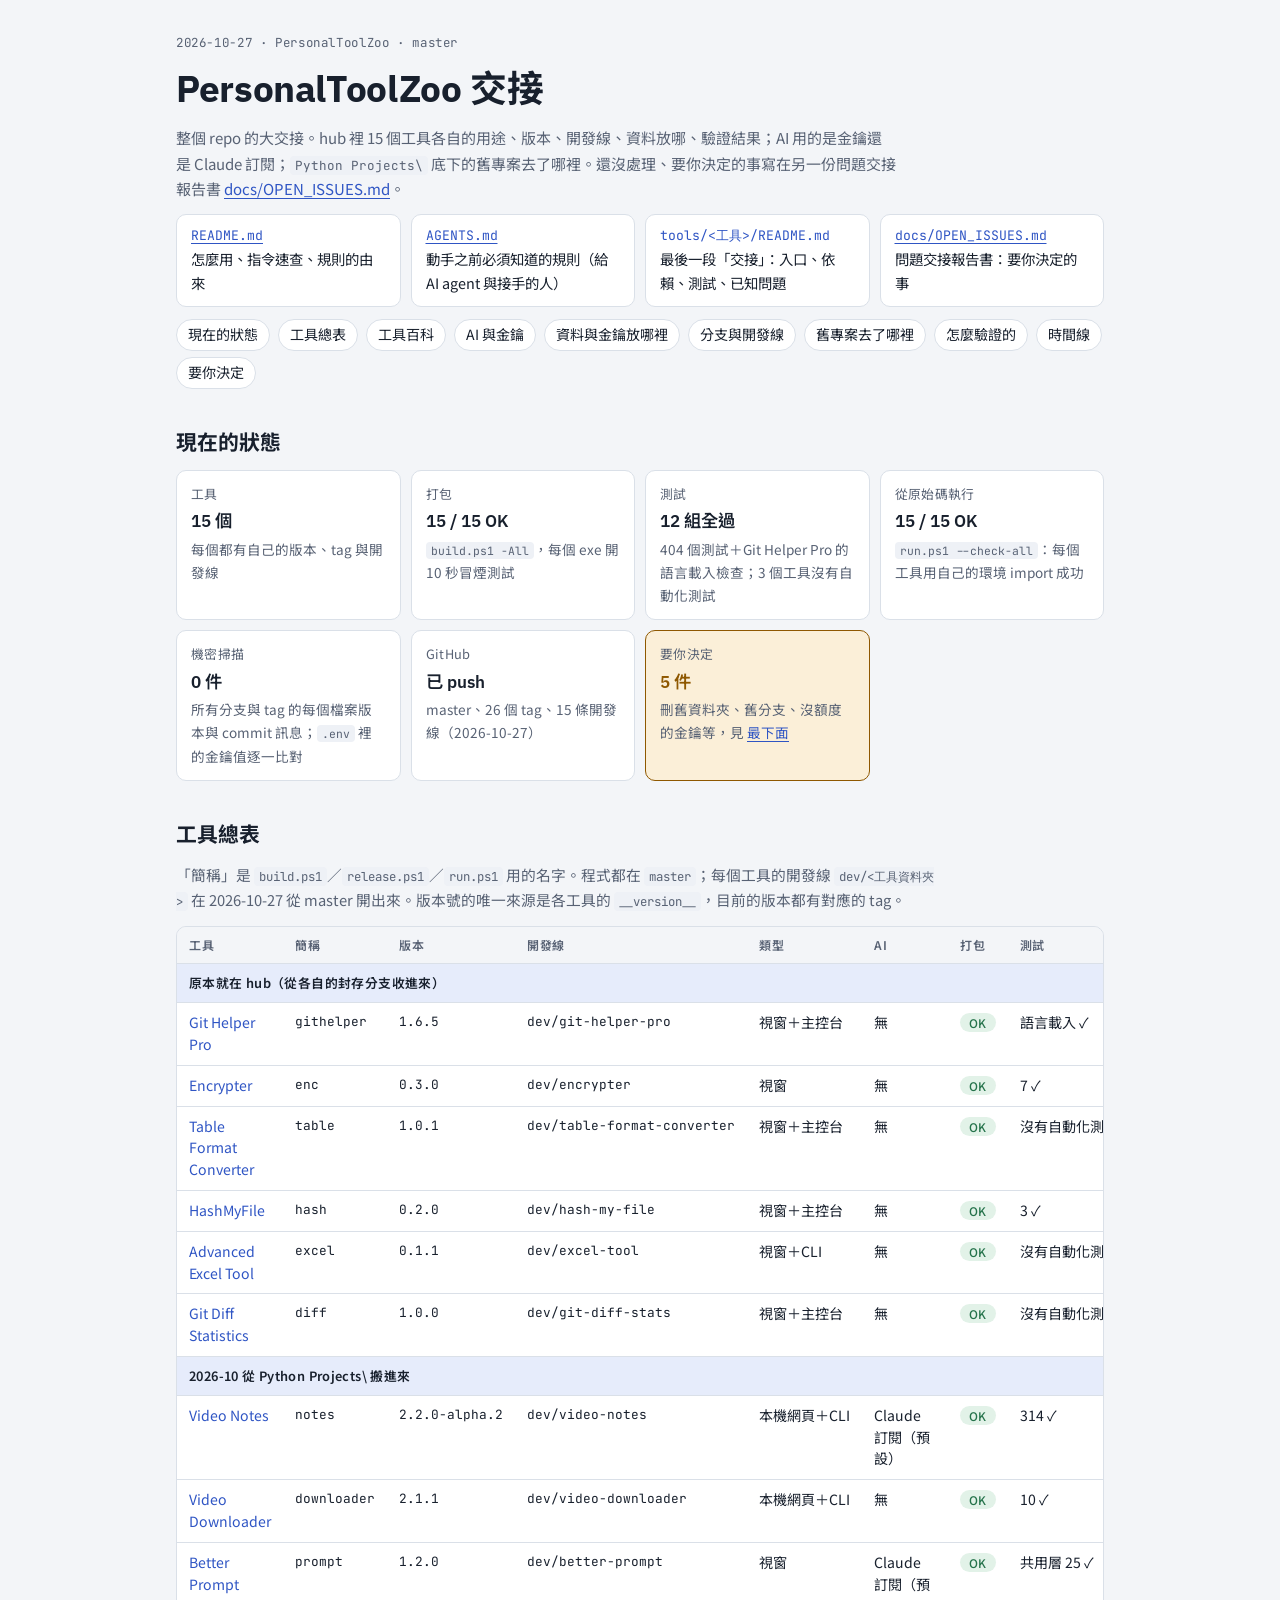
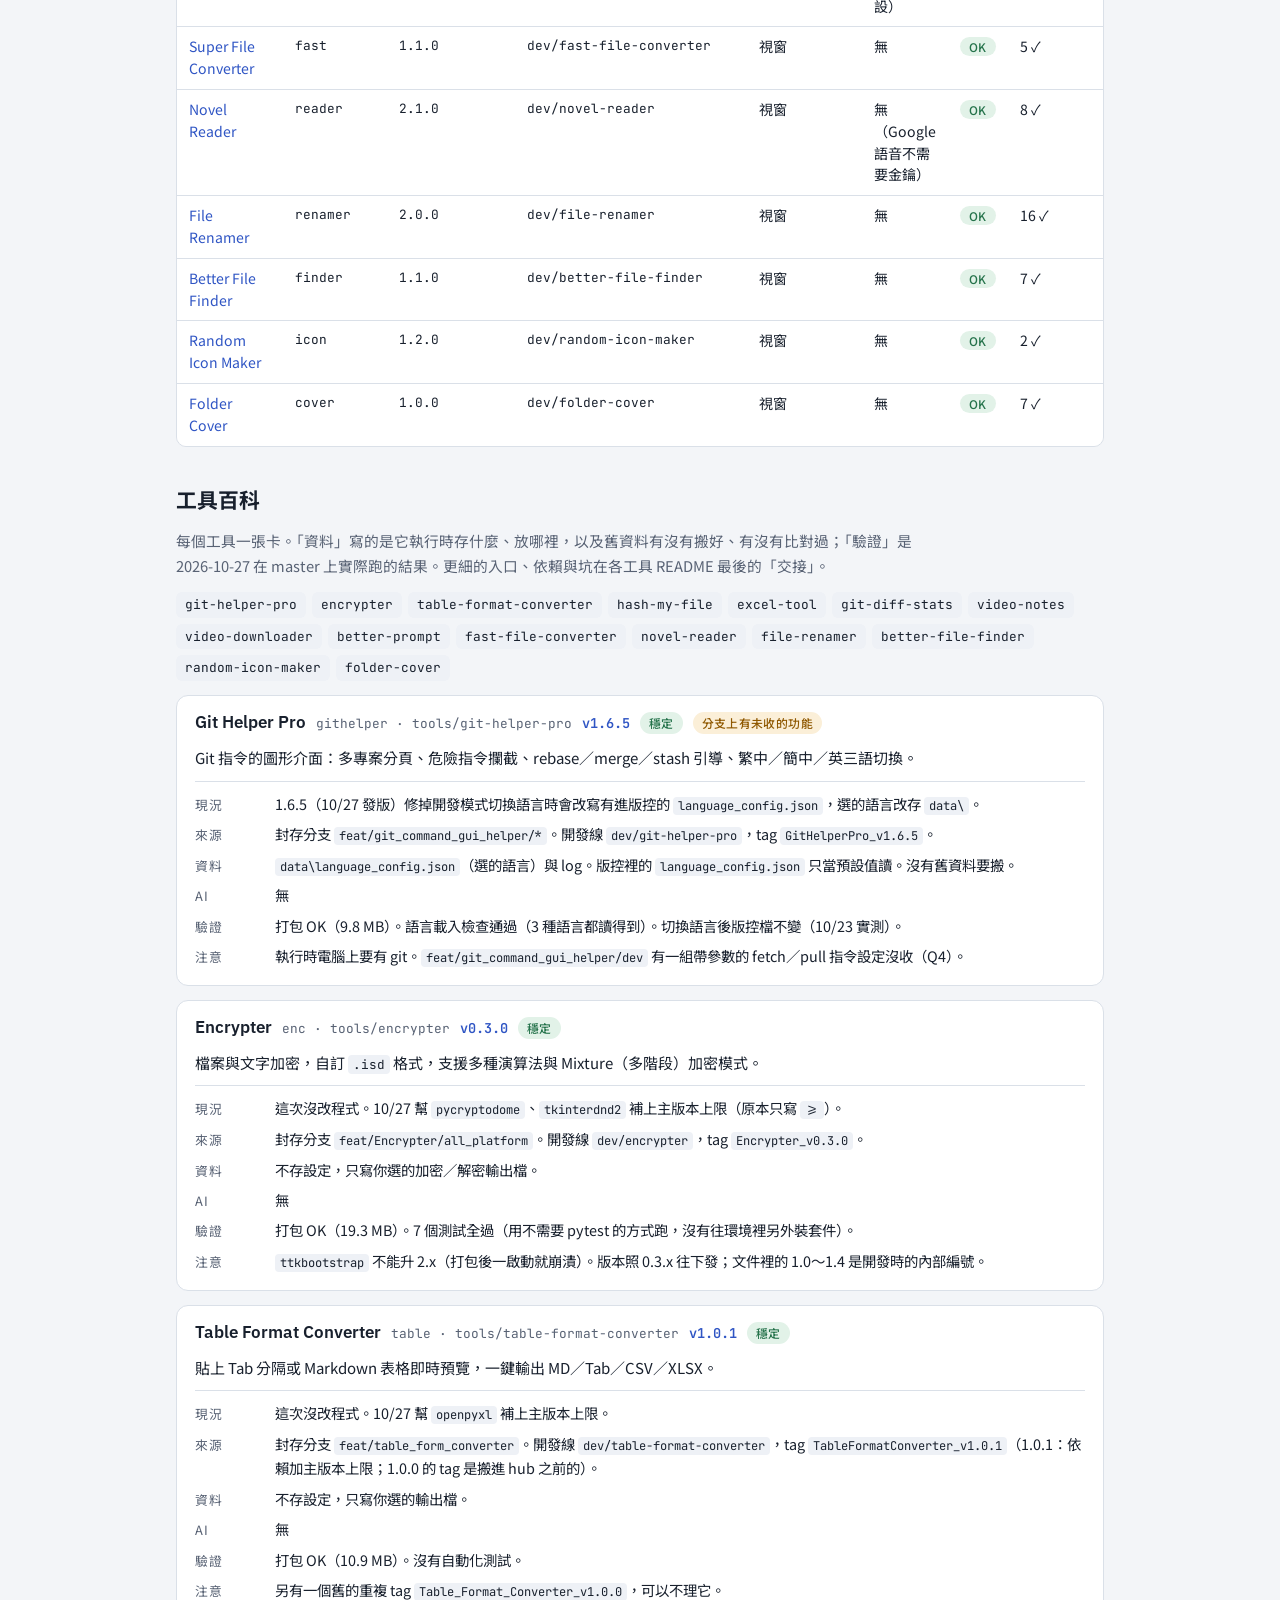
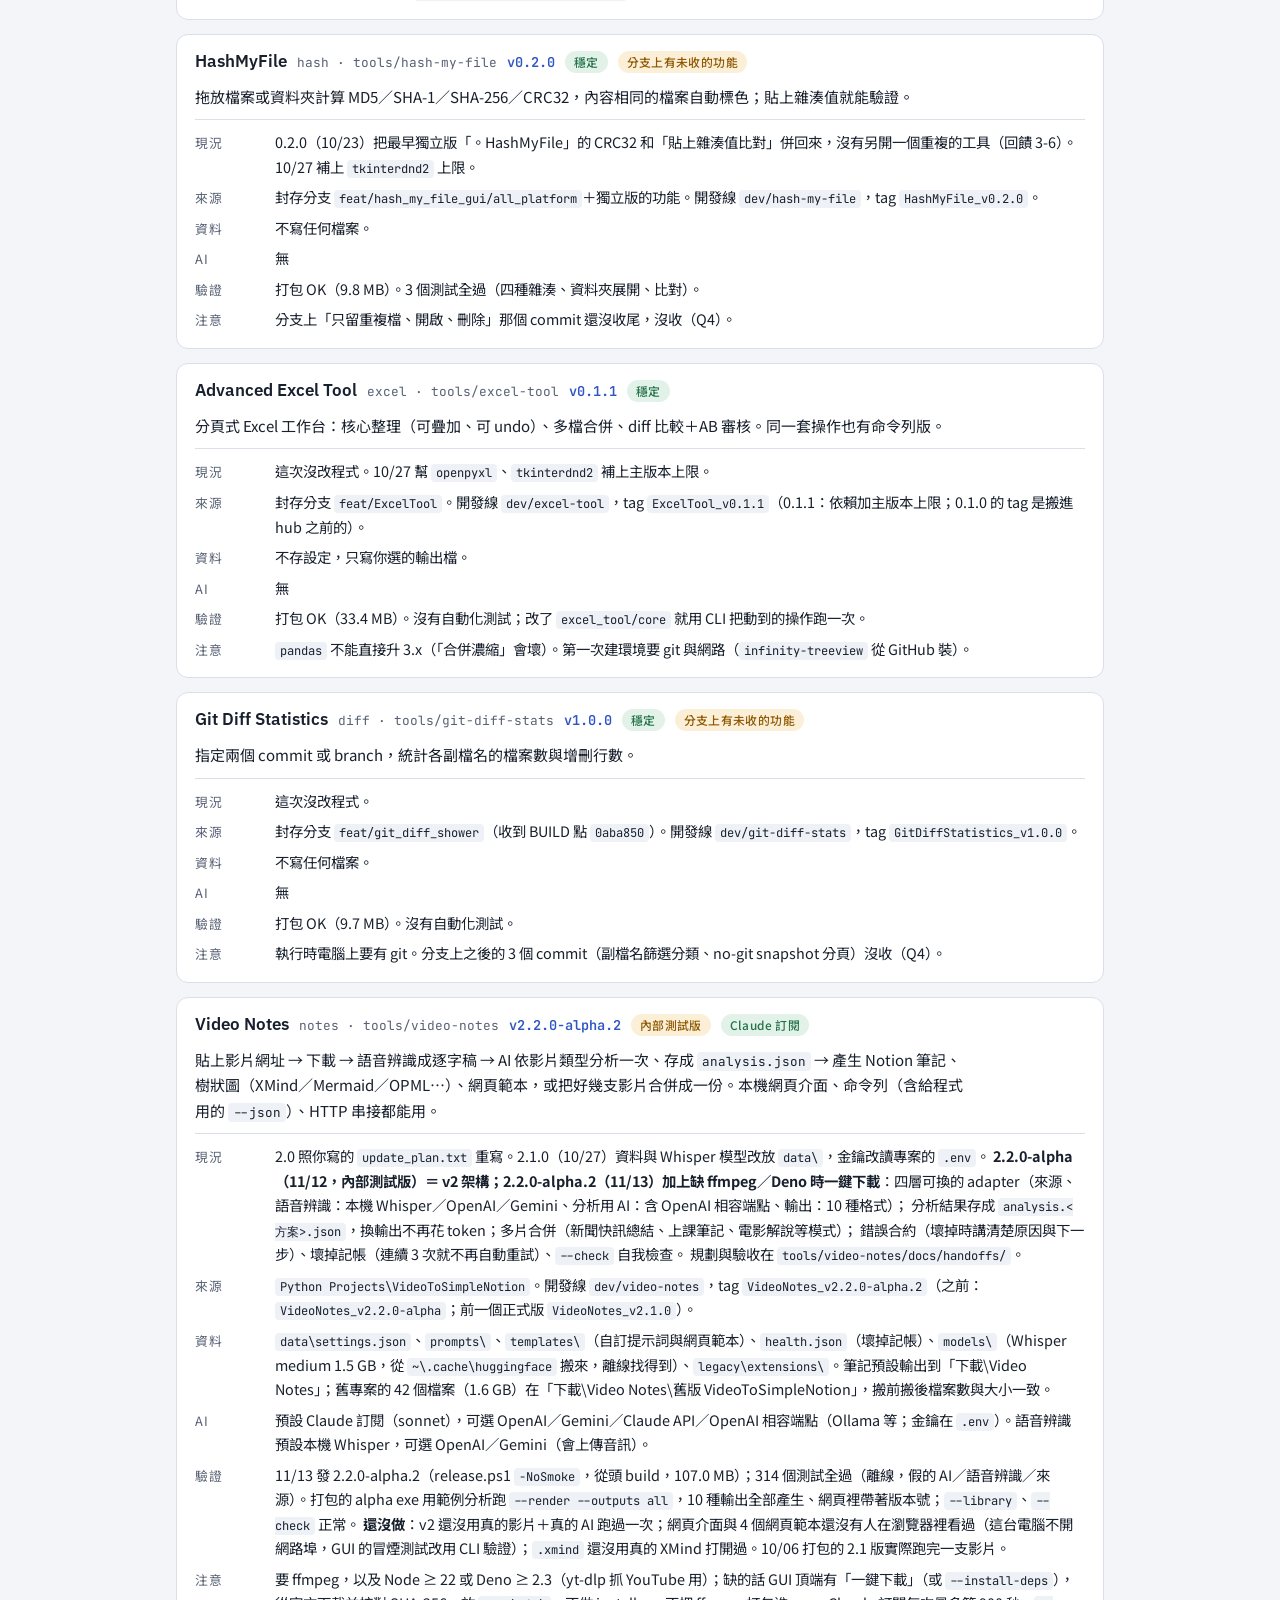
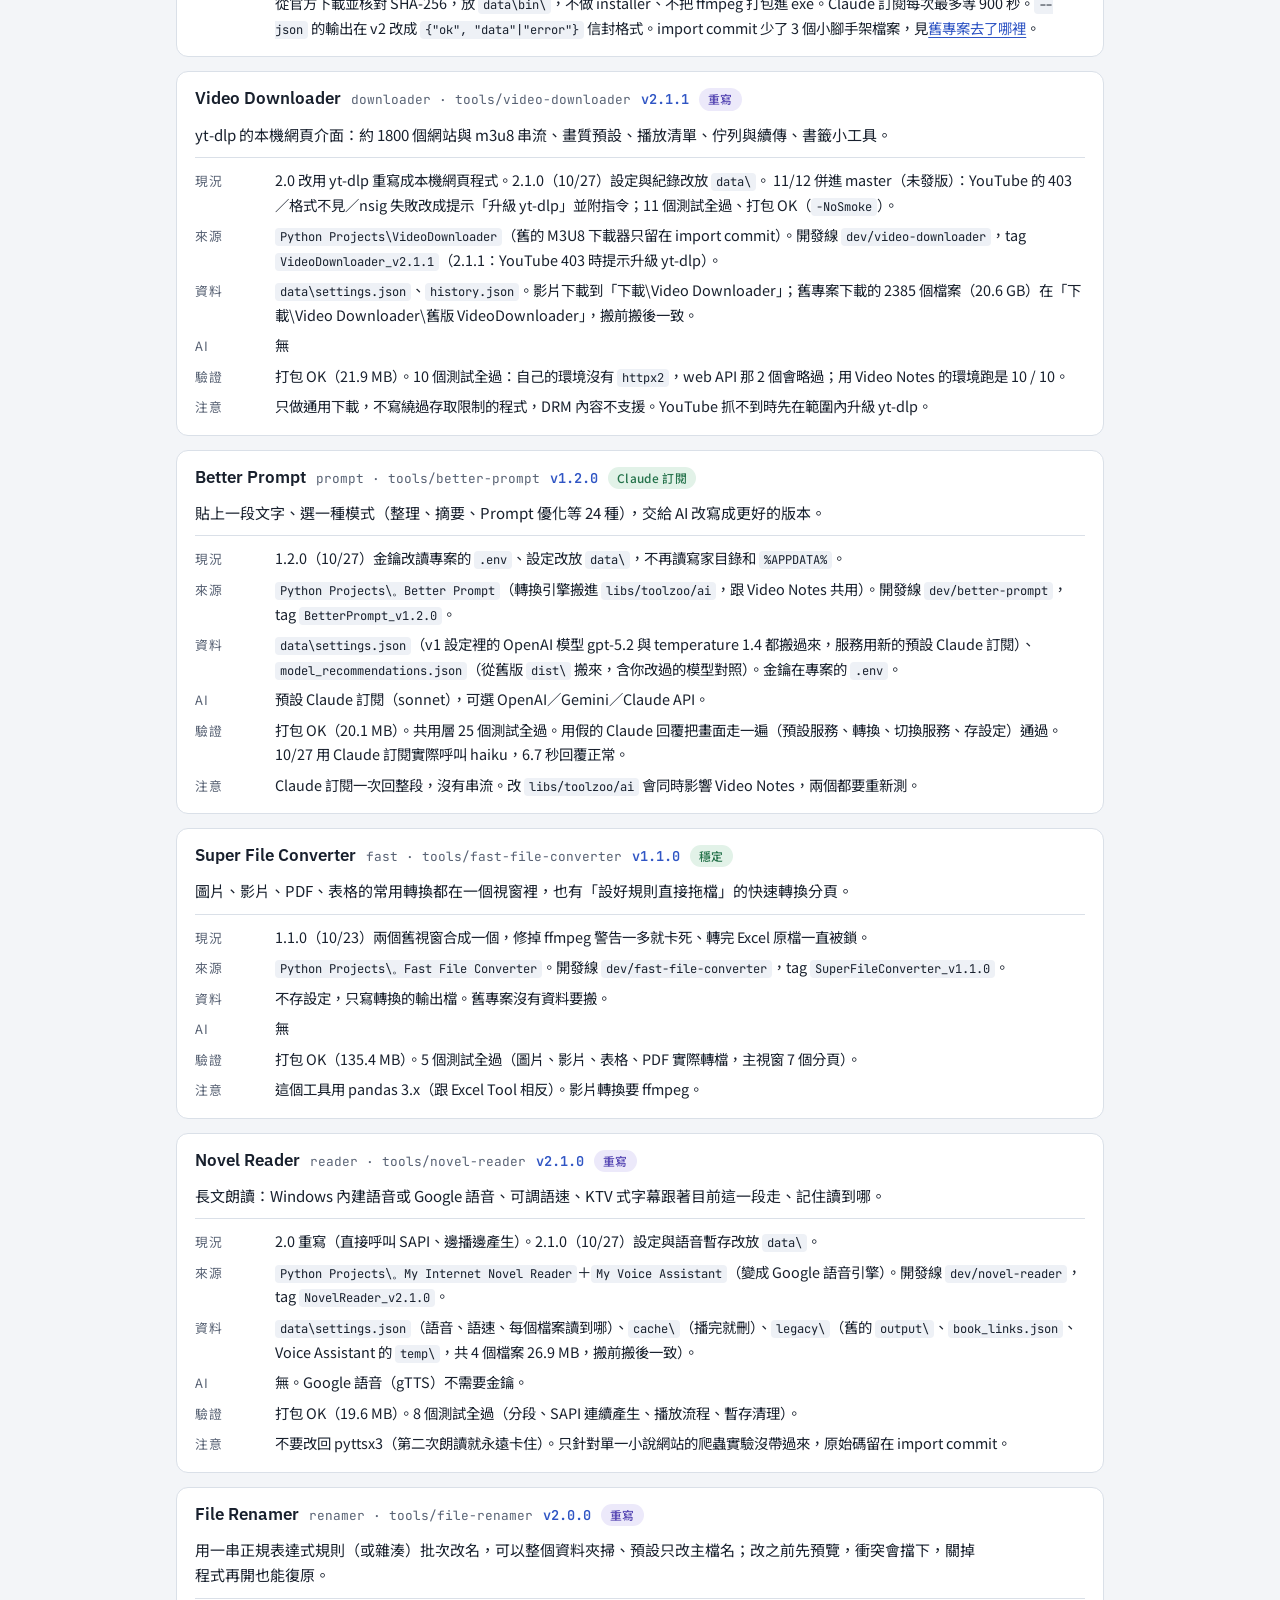
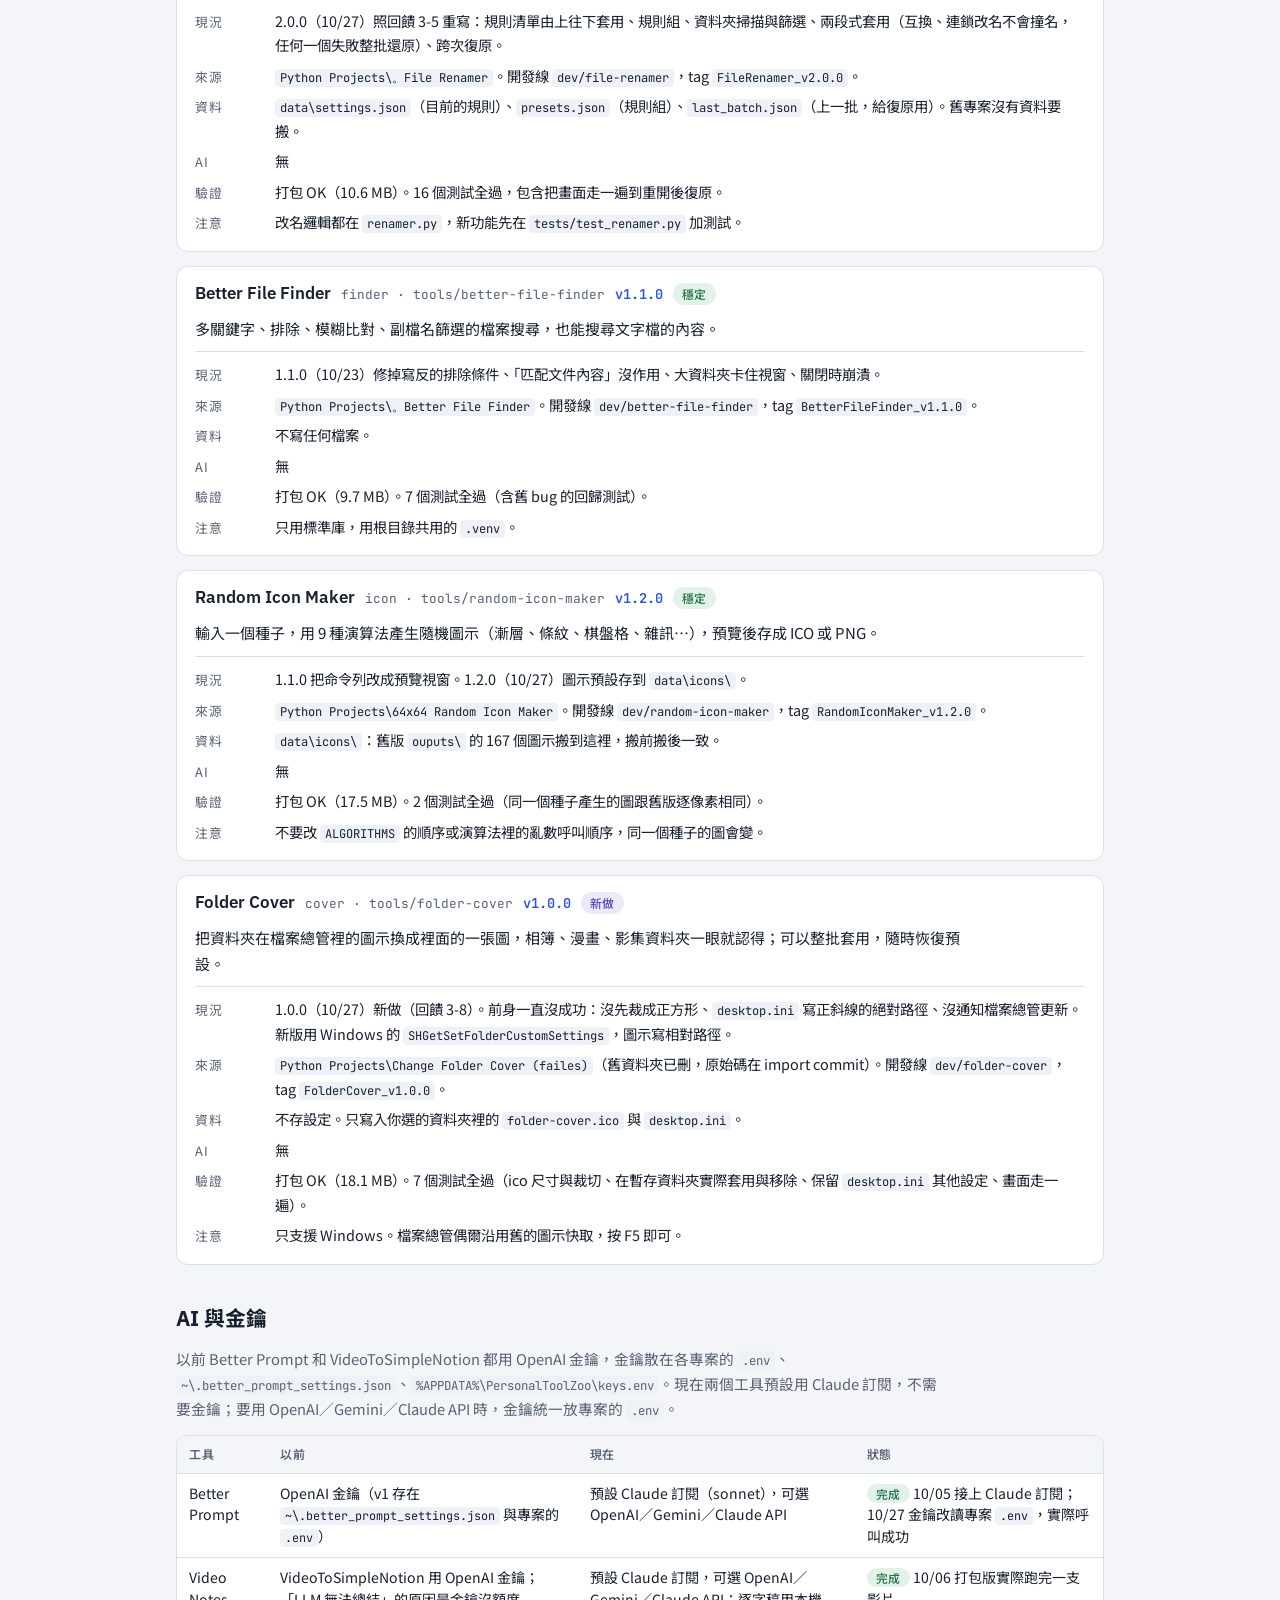
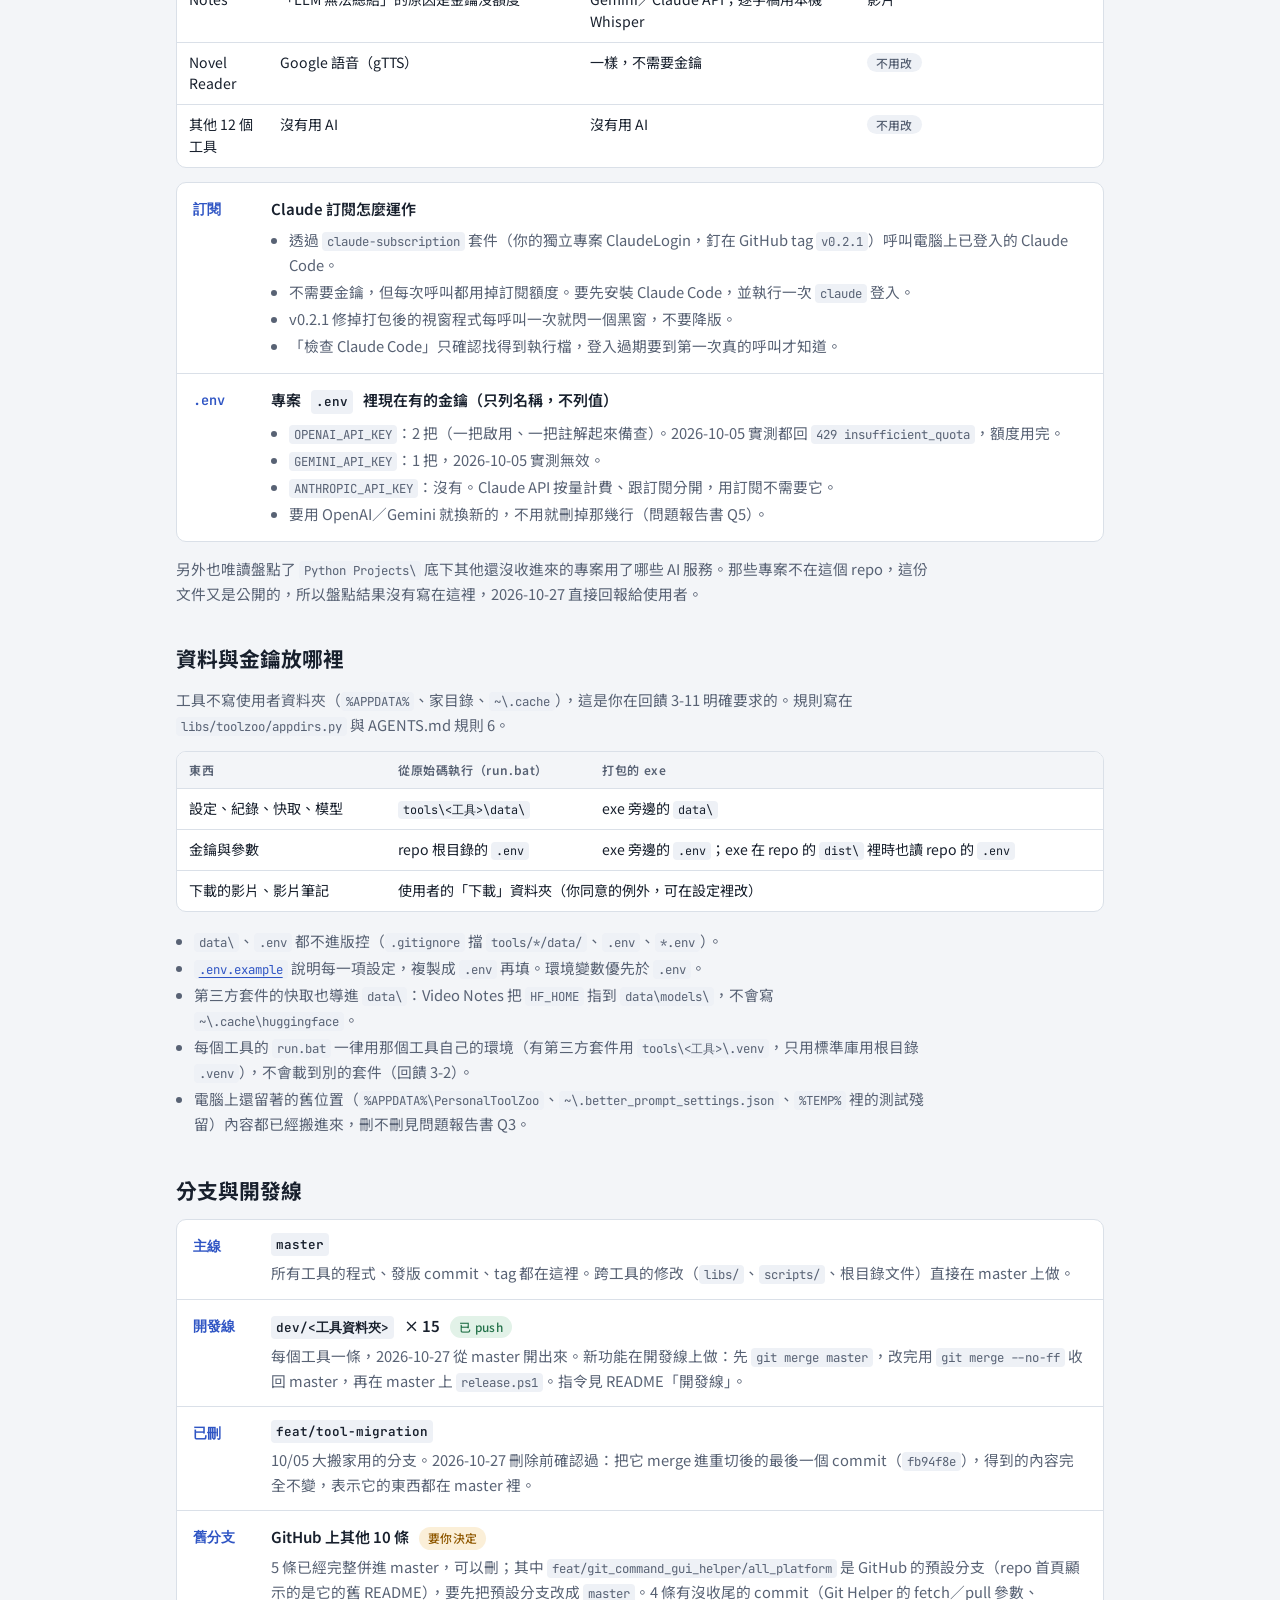
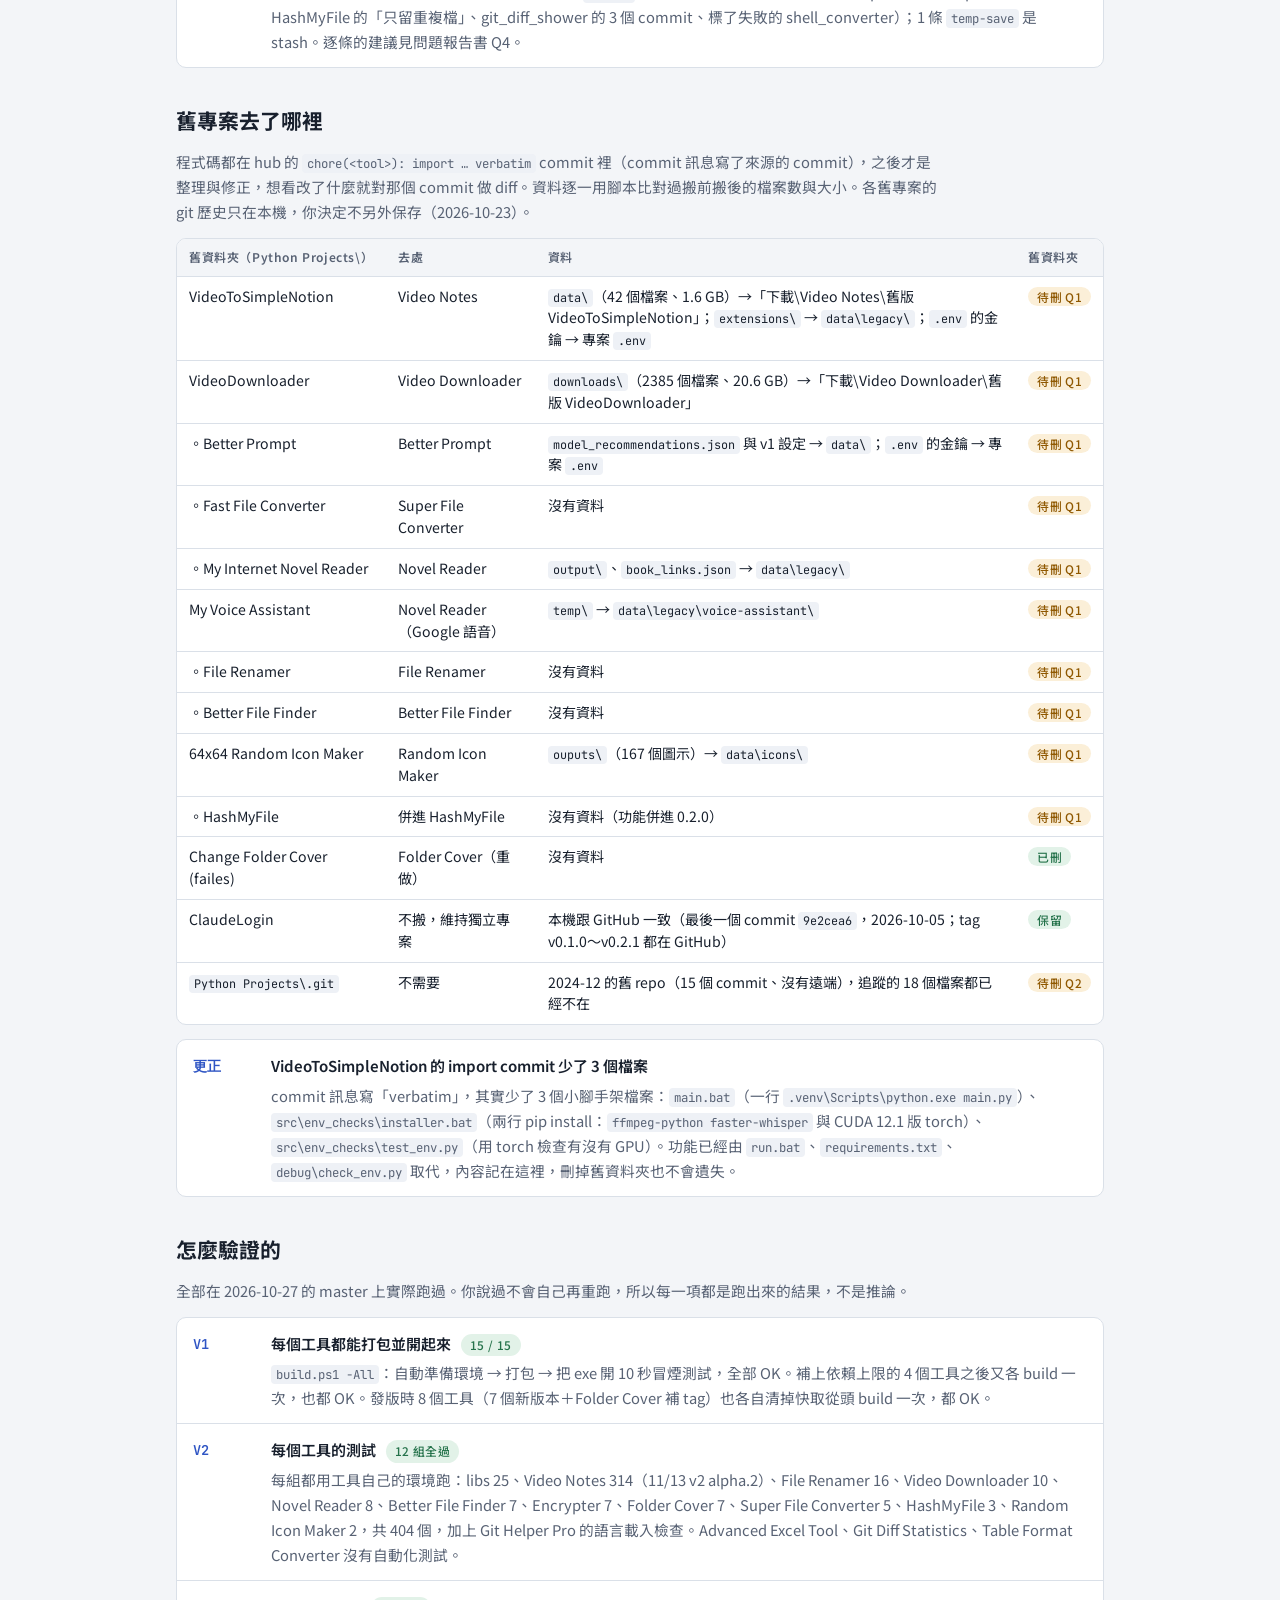
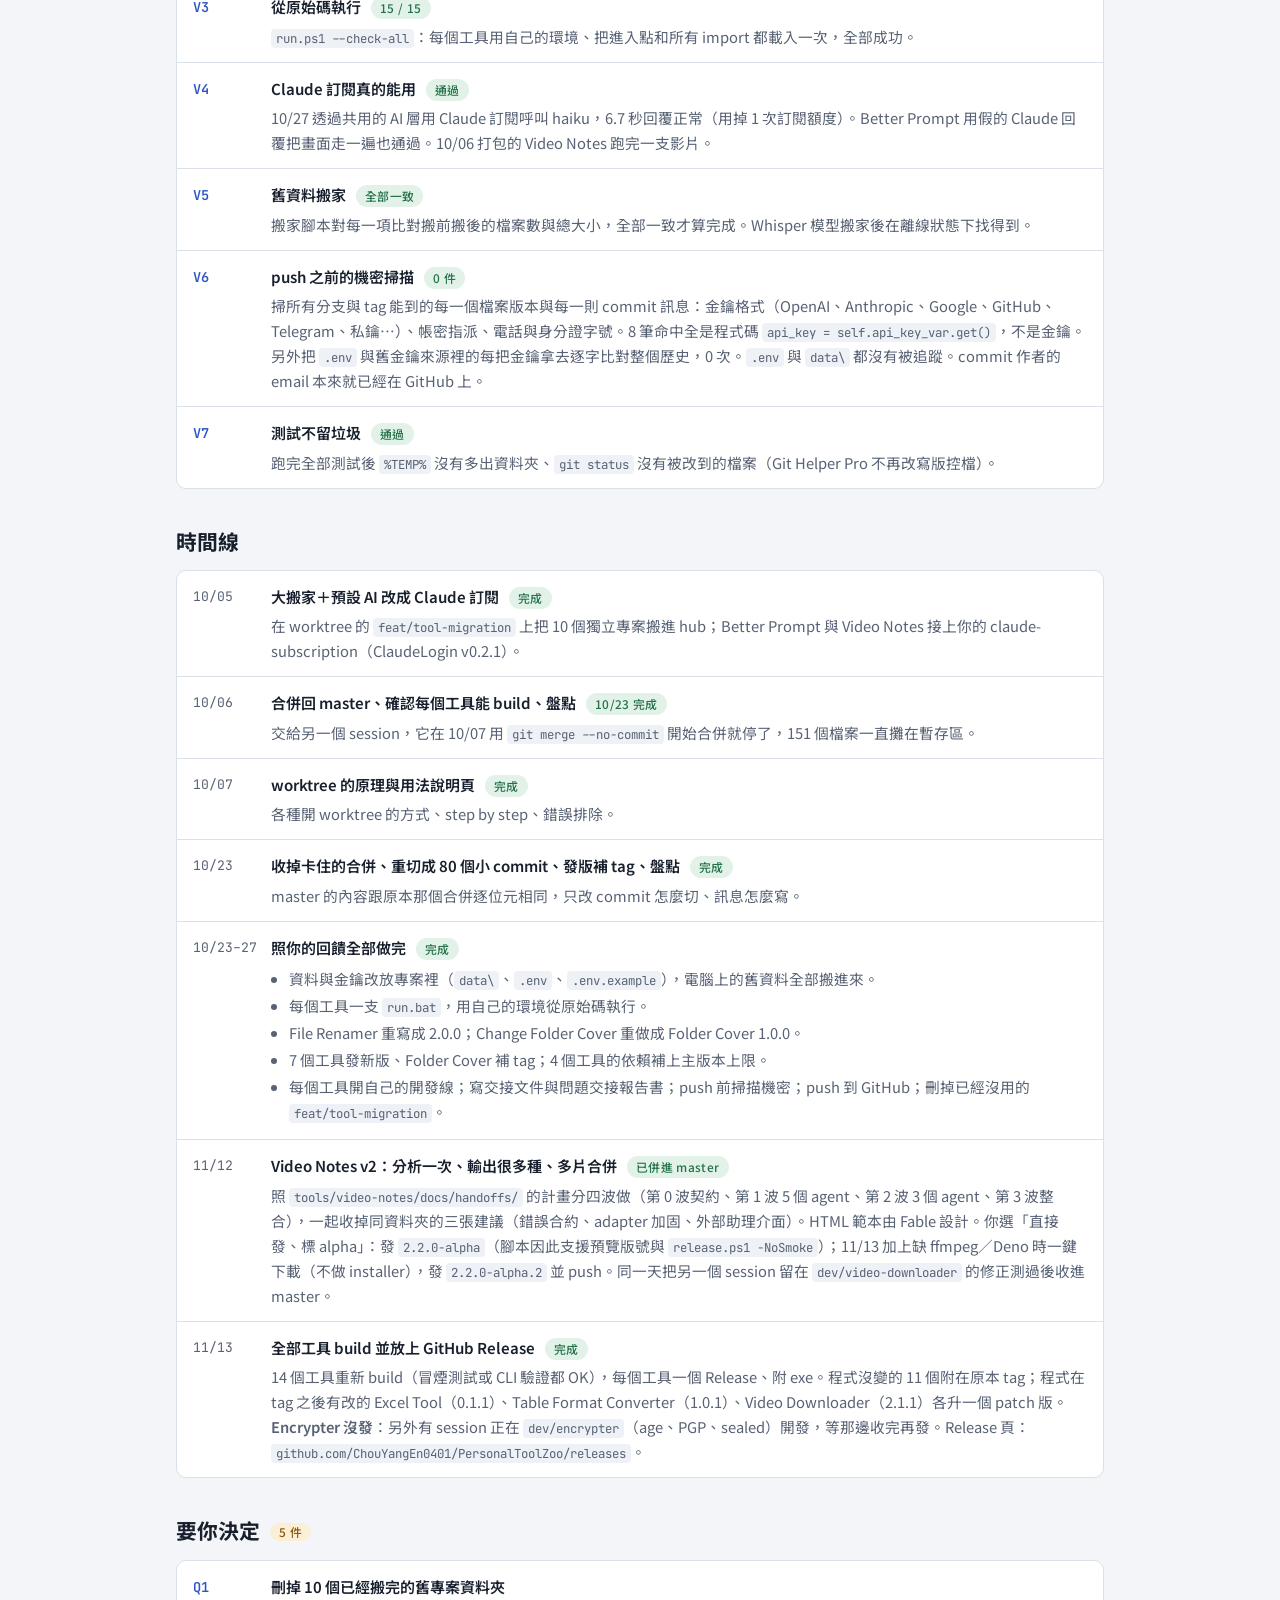
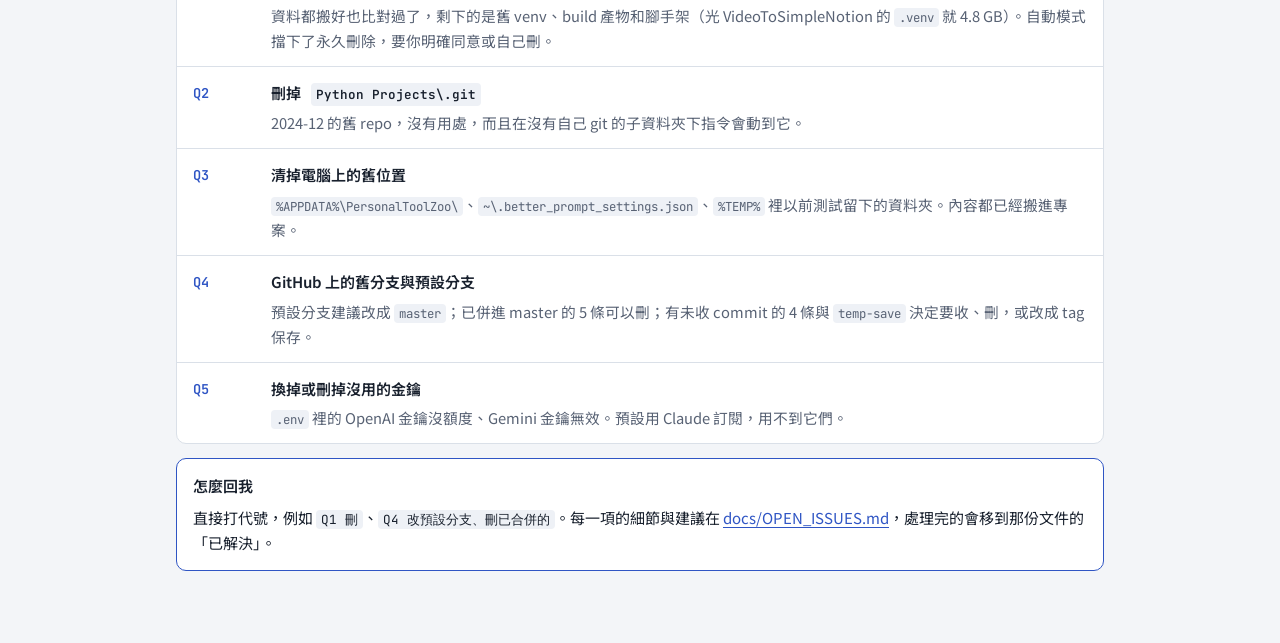
==== commit 6dab2784: "docs: record the 2026-11-13 GitHub Releases for every tool 14 個工具都重新 build（冒煙測試或 CLI 驗證 OK）並各建一個 Git" ====
--- a/docs/HANDOFF.html
+++ b/docs/HANDOFF.html
@@ -172,13 +172,13 @@
           <tr class="group"><td colspan="8">原本就在 hub（從各自的封存分支收進來）</td></tr>
           <tr><td><a href="#t-git-helper-pro">Git Helper Pro</a></td><td class="mono">githelper</td><td class="mono">1.6.5</td><td class="mono">dev/git-helper-pro</td><td>視窗＋主控台</td><td>無</td><td><span class="pill ok">OK</span></td><td>語言載入 ✓</td></tr>
           <tr><td><a href="#t-encrypter">Encrypter</a></td><td class="mono">enc</td><td class="mono">0.3.0</td><td class="mono">dev/encrypter</td><td>視窗</td><td>無</td><td><span class="pill ok">OK</span></td><td>7 ✓</td></tr>
-          <tr><td><a href="#t-table-format-converter">Table Format Converter</a></td><td class="mono">table</td><td class="mono">1.0.0</td><td class="mono">dev/table-format-converter</td><td>視窗＋主控台</td><td>無</td><td><span class="pill ok">OK</span></td><td>沒有自動化測試</td></tr>
+          <tr><td><a href="#t-table-format-converter">Table Format Converter</a></td><td class="mono">table</td><td class="mono">1.0.1</td><td class="mono">dev/table-format-converter</td><td>視窗＋主控台</td><td>無</td><td><span class="pill ok">OK</span></td><td>沒有自動化測試</td></tr>
           <tr><td><a href="#t-hash-my-file">HashMyFile</a></td><td class="mono">hash</td><td class="mono">0.2.0</td><td class="mono">dev/hash-my-file</td><td>視窗＋主控台</td><td>無</td><td><span class="pill ok">OK</span></td><td>3 ✓</td></tr>
-          <tr><td><a href="#t-excel-tool">Advanced Excel Tool</a></td><td class="mono">excel</td><td class="mono">0.1.0</td><td class="mono">dev/excel-tool</td><td>視窗＋CLI</td><td>無</td><td><span class="pill ok">OK</span></td><td>沒有自動化測試</td></tr>
+          <tr><td><a href="#t-excel-tool">Advanced Excel Tool</a></td><td class="mono">excel</td><td class="mono">0.1.1</td><td class="mono">dev/excel-tool</td><td>視窗＋CLI</td><td>無</td><td><span class="pill ok">OK</span></td><td>沒有自動化測試</td></tr>
           <tr><td><a href="#t-git-diff-stats">Git Diff Statistics</a></td><td class="mono">diff</td><td class="mono">1.0.0</td><td class="mono">dev/git-diff-stats</td><td>視窗＋主控台</td><td>無</td><td><span class="pill ok">OK</span></td><td>沒有自動化測試</td></tr>
           <tr class="group"><td colspan="8">2026-10 從 Python Projects\ 搬進來</td></tr>
           <tr><td><a href="#t-video-notes">Video Notes</a></td><td class="mono">notes</td><td class="mono">2.2.0-alpha.2</td><td class="mono">dev/video-notes</td><td>本機網頁＋CLI</td><td>Claude 訂閱（預設）</td><td><span class="pill ok">OK</span></td><td>314 ✓</td></tr>
-          <tr><td><a href="#t-video-downloader">Video Downloader</a></td><td class="mono">downloader</td><td class="mono">2.1.0</td><td class="mono">dev/video-downloader</td><td>本機網頁＋CLI</td><td>無</td><td><span class="pill ok">OK</span></td><td>10 ✓</td></tr>
+          <tr><td><a href="#t-video-downloader">Video Downloader</a></td><td class="mono">downloader</td><td class="mono">2.1.1</td><td class="mono">dev/video-downloader</td><td>本機網頁＋CLI</td><td>無</td><td><span class="pill ok">OK</span></td><td>10 ✓</td></tr>
           <tr><td><a href="#t-better-prompt">Better Prompt</a></td><td class="mono">prompt</td><td class="mono">1.2.0</td><td class="mono">dev/better-prompt</td><td>視窗</td><td>Claude 訂閱（預設）</td><td><span class="pill ok">OK</span></td><td>共用層 25 ✓</td></tr>
           <tr><td><a href="#t-fast-file-converter">Super File Converter</a></td><td class="mono">fast</td><td class="mono">1.1.0</td><td class="mono">dev/fast-file-converter</td><td>視窗</td><td>無</td><td><span class="pill ok">OK</span></td><td>5 ✓</td></tr>
           <tr><td><a href="#t-novel-reader">Novel Reader</a></td><td class="mono">reader</td><td class="mono">2.1.0</td><td class="mono">dev/novel-reader</td><td>視窗</td><td>無（Google 語音不需要金鑰）</td><td><span class="pill ok">OK</span></td><td>8 ✓</td></tr>
@@ -226,11 +226,11 @@
       </article>
 
       <article class="tool" id="t-table-format-converter">
-        <header><h3>Table Format Converter</h3><span class="short">table · tools/table-format-converter</span><span class="ver">v1.0.0</span><span class="pill ok">穩定</span></header>
+        <header><h3>Table Format Converter</h3><span class="short">table · tools/table-format-converter</span><span class="ver">v1.0.1</span><span class="pill ok">穩定</span></header>
         <p class="purpose">貼上 Tab 分隔或 Markdown 表格即時預覽，一鍵輸出 MD／Tab／CSV／XLSX。</p>
         <dl class="facts">
           <dt>現況</dt><dd>這次沒改程式。10/27 幫 <code>openpyxl</code> 補上主版本上限。</dd>
-          <dt>來源</dt><dd>封存分支 <code>feat/table_form_converter</code>。開發線 <code>dev/table-format-converter</code>，tag <code>TableFormatConverter_v1.0.0</code>。</dd>
+          <dt>來源</dt><dd>封存分支 <code>feat/table_form_converter</code>。開發線 <code>dev/table-format-converter</code>，tag <code>TableFormatConverter_v1.0.1</code>（1.0.1：依賴加主版本上限；1.0.0 的 tag 是搬進 hub 之前的）。</dd>
           <dt>資料</dt><dd>不存設定，只寫你選的輸出檔。</dd>
           <dt>AI</dt><dd>無</dd>
           <dt>驗證</dt><dd>打包 OK（10.9 MB）。沒有自動化測試。</dd>
@@ -252,11 +252,11 @@
       </article>
 
       <article class="tool" id="t-excel-tool">
-        <header><h3>Advanced Excel Tool</h3><span class="short">excel · tools/excel-tool</span><span class="ver">v0.1.0</span><span class="pill ok">穩定</span></header>
+        <header><h3>Advanced Excel Tool</h3><span class="short">excel · tools/excel-tool</span><span class="ver">v0.1.1</span><span class="pill ok">穩定</span></header>
         <p class="purpose">分頁式 Excel 工作台：核心整理（可疊加、可 undo）、多檔合併、diff 比較＋AB 審核。同一套操作也有命令列版。</p>
         <dl class="facts">
           <dt>現況</dt><dd>這次沒改程式。10/27 幫 <code>openpyxl</code>、<code>tkinterdnd2</code> 補上主版本上限。</dd>
-          <dt>來源</dt><dd>封存分支 <code>feat/ExcelTool</code>。開發線 <code>dev/excel-tool</code>，tag <code>ExcelTool_v0.1.0</code>。</dd>
+          <dt>來源</dt><dd>封存分支 <code>feat/ExcelTool</code>。開發線 <code>dev/excel-tool</code>，tag <code>ExcelTool_v0.1.1</code>（0.1.1：依賴加主版本上限；0.1.0 的 tag 是搬進 hub 之前的）。</dd>
           <dt>資料</dt><dd>不存設定，只寫你選的輸出檔。</dd>
           <dt>AI</dt><dd>無</dd>
           <dt>驗證</dt><dd>打包 OK（33.4 MB）。沒有自動化測試；改了 <code>excel_tool/core</code> 就用 CLI 把動到的操作跑一次。</dd>
@@ -296,12 +296,12 @@
       </article>
 
       <article class="tool" id="t-video-downloader">
-        <header><h3>Video Downloader</h3><span class="short">downloader · tools/video-downloader</span><span class="ver">v2.1.0</span><span class="pill info">重寫</span></header>
+        <header><h3>Video Downloader</h3><span class="short">downloader · tools/video-downloader</span><span class="ver">v2.1.1</span><span class="pill info">重寫</span></header>
         <p class="purpose">yt-dlp 的本機網頁介面：約 1800 個網站與 m3u8 串流、畫質預設、播放清單、佇列與續傳、書籤小工具。</p>
         <dl class="facts">
           <dt>現況</dt><dd>2.0 改用 yt-dlp 重寫成本機網頁程式。2.1.0（10/27）設定與紀錄改放 <code>data\</code>。
             11/12 併進 master（未發版）：YouTube 的 403／格式不見／nsig 失敗改成提示「升級 yt-dlp」並附指令；11 個測試全過、打包 OK（<code>-NoSmoke</code>）。</dd>
-          <dt>來源</dt><dd><code>Python Projects\VideoDownloader</code>（舊的 M3U8 下載器只留在 import commit）。開發線 <code>dev/video-downloader</code>，tag <code>VideoDownloader_v2.1.0</code>。</dd>
+          <dt>來源</dt><dd><code>Python Projects\VideoDownloader</code>（舊的 M3U8 下載器只留在 import commit）。開發線 <code>dev/video-downloader</code>，tag <code>VideoDownloader_v2.1.1</code>（2.1.1：YouTube 403 時提示升級 yt-dlp）。</dd>
           <dt>資料</dt><dd><code>data\settings.json</code>、<code>history.json</code>。影片下載到「下載\Video Downloader」；舊專案下載的 2385 個檔案（20.6 GB）在「下載\Video Downloader\舊版 VideoDownloader」，搬前搬後一致。</dd>
           <dt>AI</dt><dd>無</dd>
           <dt>驗證</dt><dd>打包 OK（21.9 MB）。10 個測試全過：自己的環境沒有 <code>httpx2</code>，web API 那 2 個會略過；用 Video Notes 的環境跑是 10 / 10。</dd>
@@ -523,6 +523,7 @@
         <li>每個工具開自己的開發線；寫交接文件與問題交接報告書；push 前掃描機密；push 到 GitHub；刪掉已經沒用的 <code>feat/tool-migration</code>。</li>
       </ul></div></div></div>
       <div class="row"><div class="date">11/12</div><div class="body"><div class="name">Video Notes v2：分析一次、輸出很多種、多片合併 <span class="pill ok">已併進 master</span></div><div class="what">照 <code>tools/video-notes/docs/handoffs/</code> 的計畫分四波做（第 0 波契約、第 1 波 5 個 agent、第 2 波 3 個 agent、第 3 波整合），一起收掉同資料夾的三張建議（錯誤合約、adapter 加固、外部助理介面）。HTML 範本由 Fable 設計。你選「直接發、標 alpha」：發 <code>2.2.0-alpha</code>（腳本因此支援預覽版號與 <code>release.ps1 -NoSmoke</code>）；11/13 加上缺 ffmpeg／Deno 時一鍵下載（不做 installer），發 <code>2.2.0-alpha.2</code> 並 push。同一天把另一個 session 留在 <code>dev/video-downloader</code> 的修正測過後收進 master。</div></div></div>
+      <div class="row"><div class="date">11/13</div><div class="body"><div class="name">全部工具 build 並放上 GitHub Release <span class="pill ok">完成</span></div><div class="what">14 個工具重新 build（冒煙測試或 CLI 驗證都 OK），每個工具一個 Release、附 exe。程式沒變的 11 個附在原本 tag；程式在 tag 之後有改的 Excel Tool（0.1.1）、Table Format Converter（1.0.1）、Video Downloader（2.1.1）各升一個 patch 版。<b>Encrypter 沒發</b>：另外有 session 正在 <code>dev/encrypter</code>（age、PGP、sealed）開發，等那邊收完再發。Release 頁：<code>github.com/ChouYangEn0401/PersonalToolZoo/releases</code>。</div></div></div>
     </div>
   </section>
 
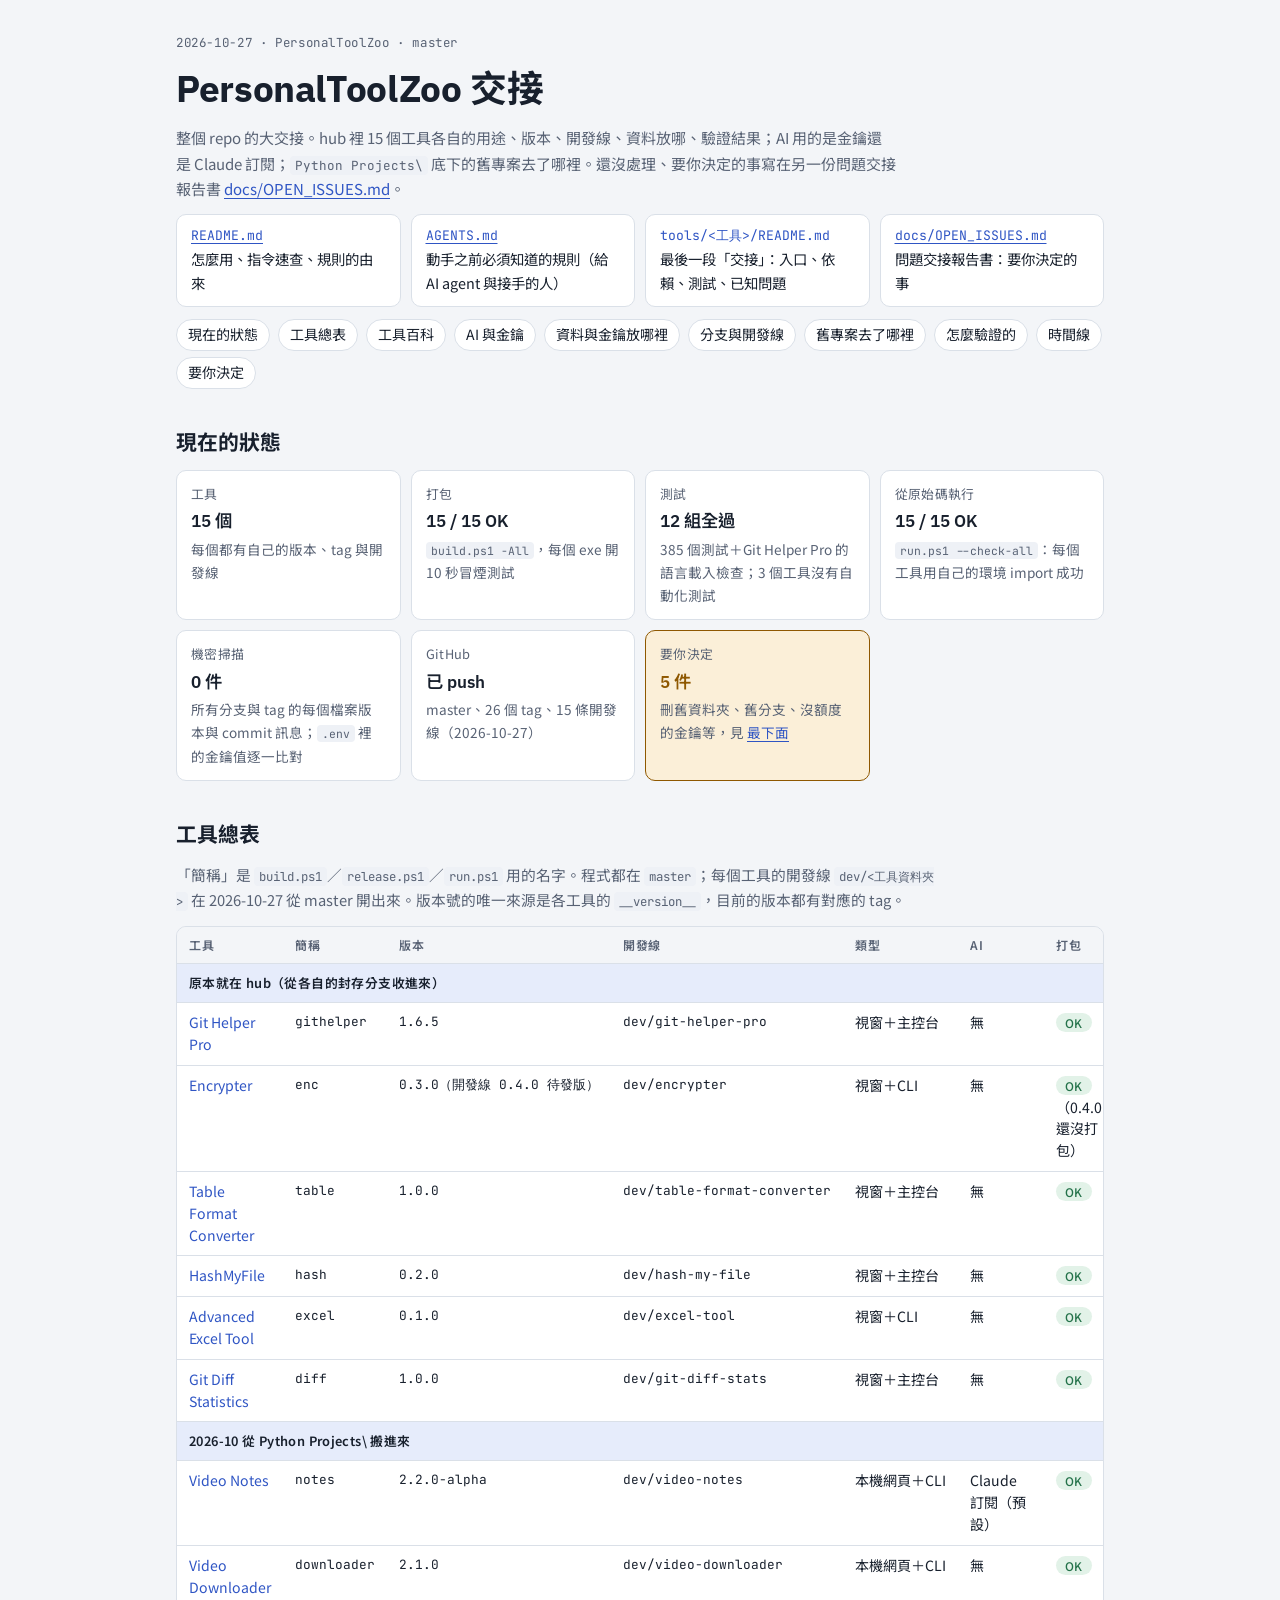
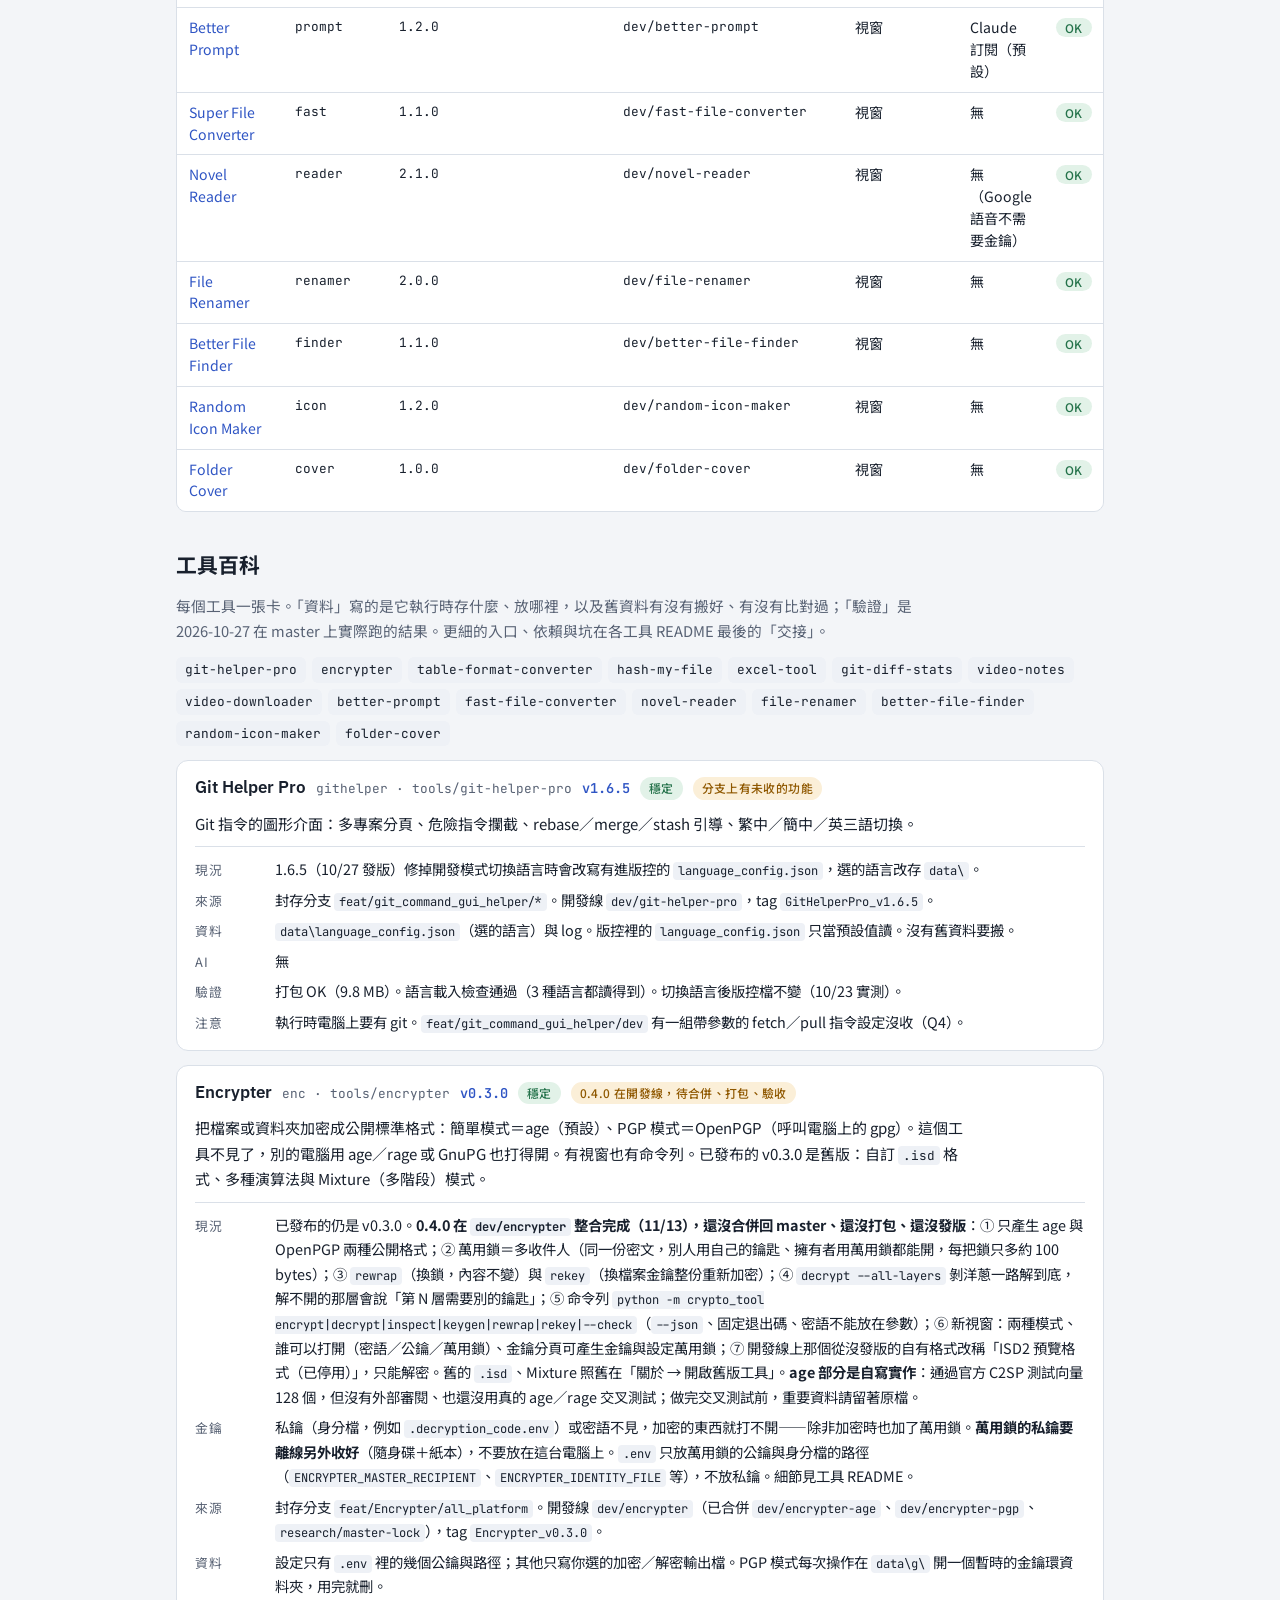
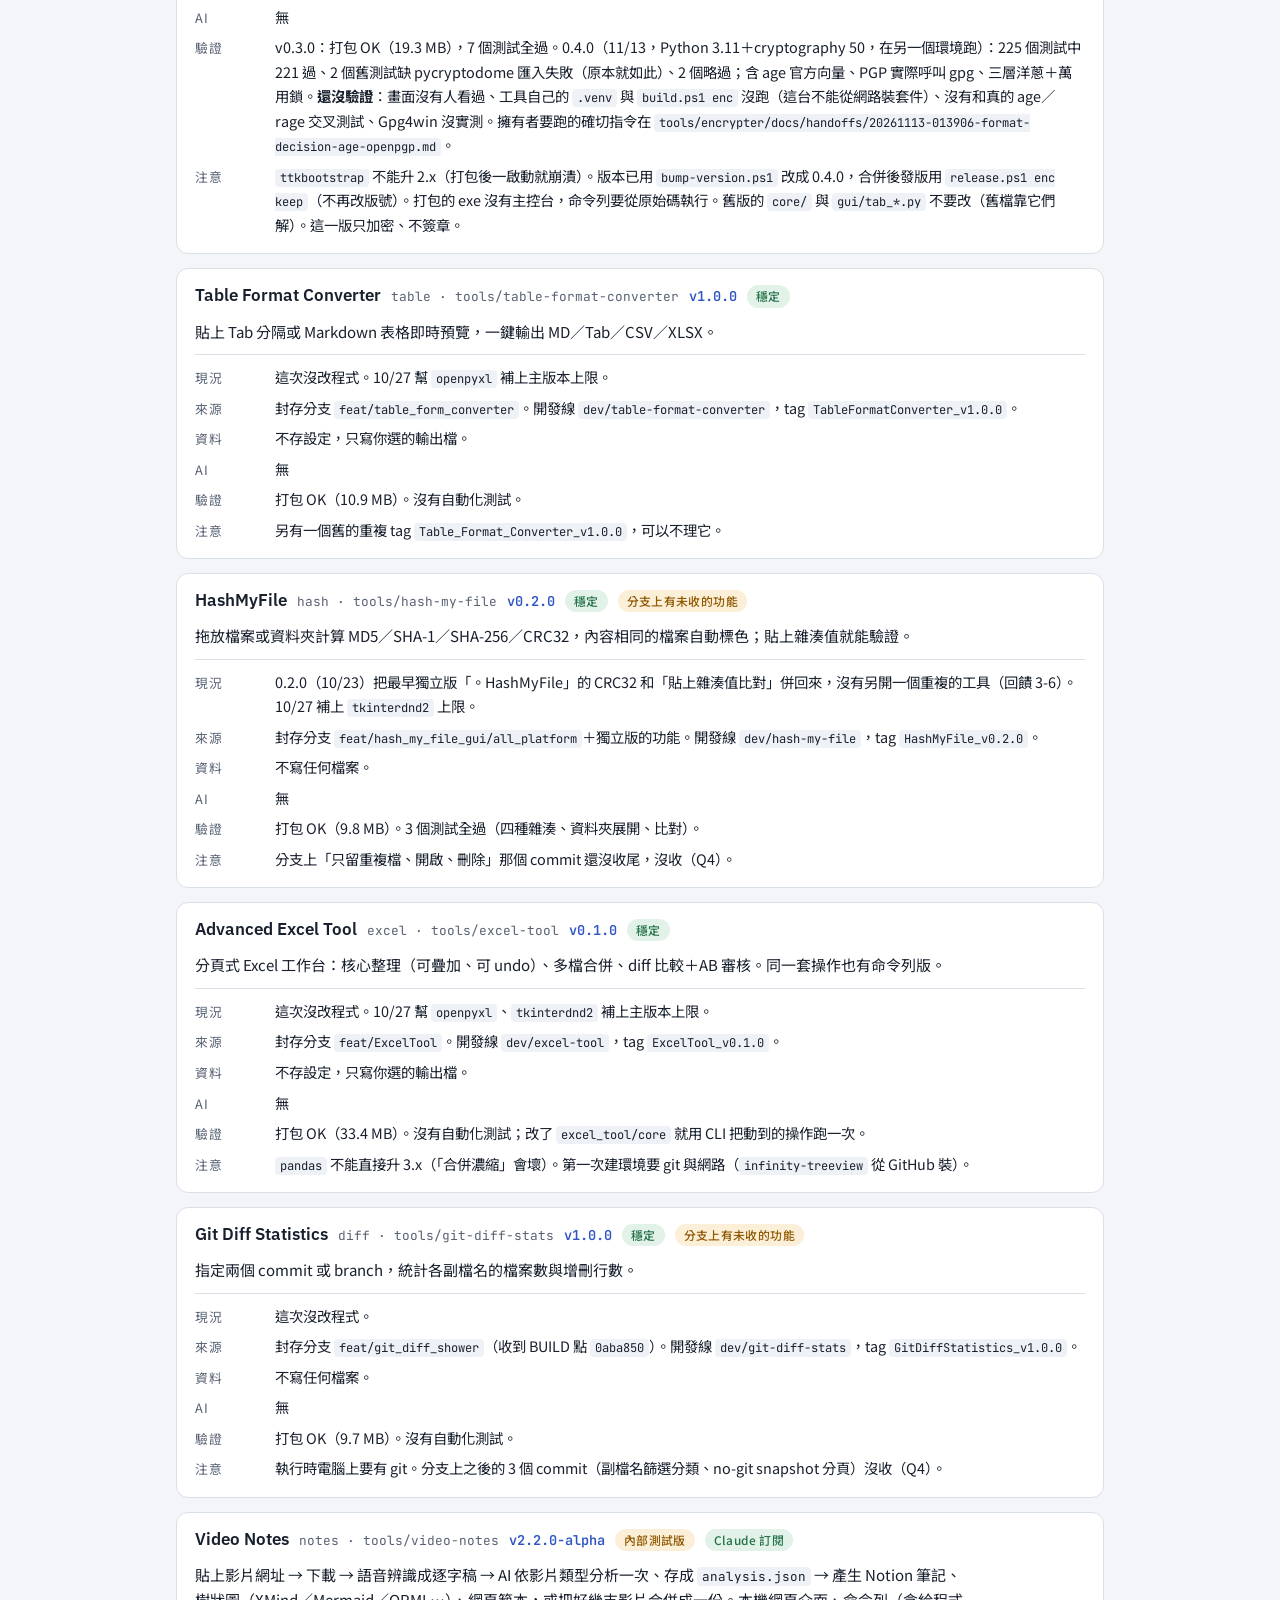
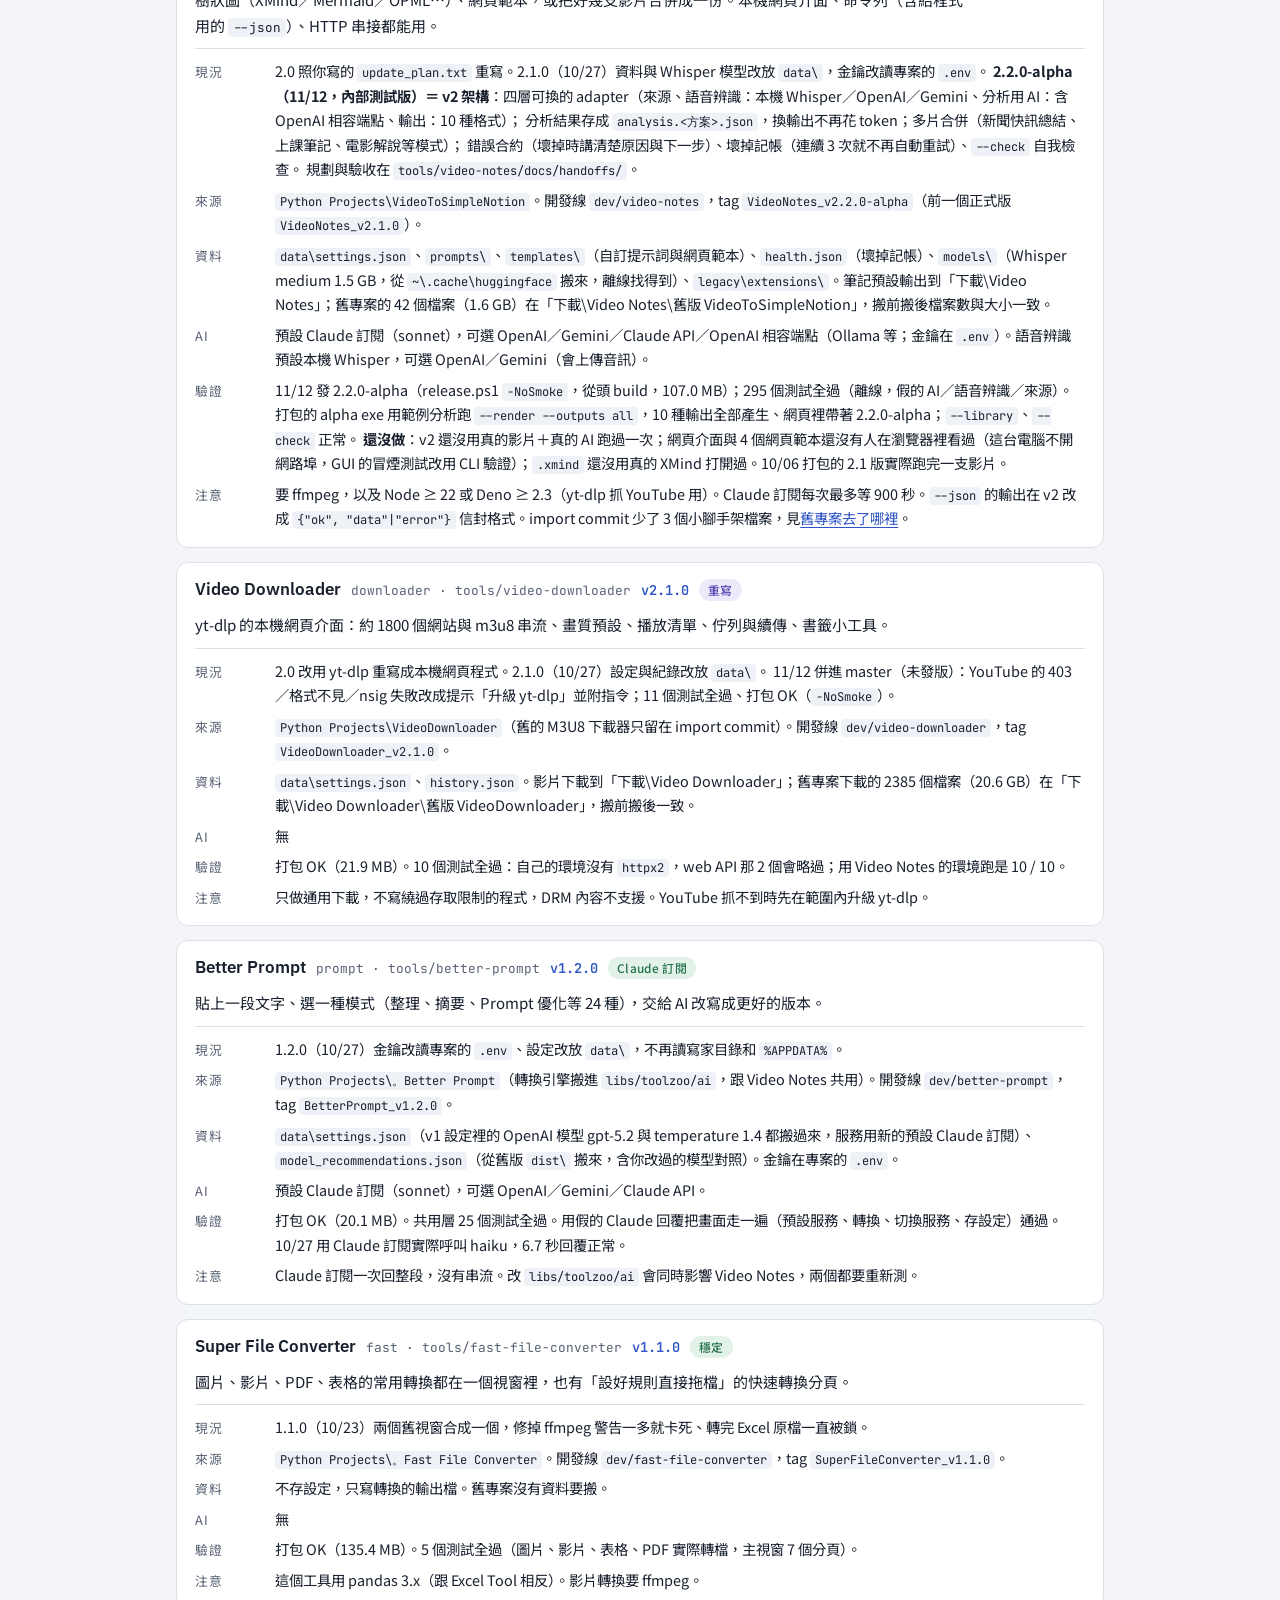
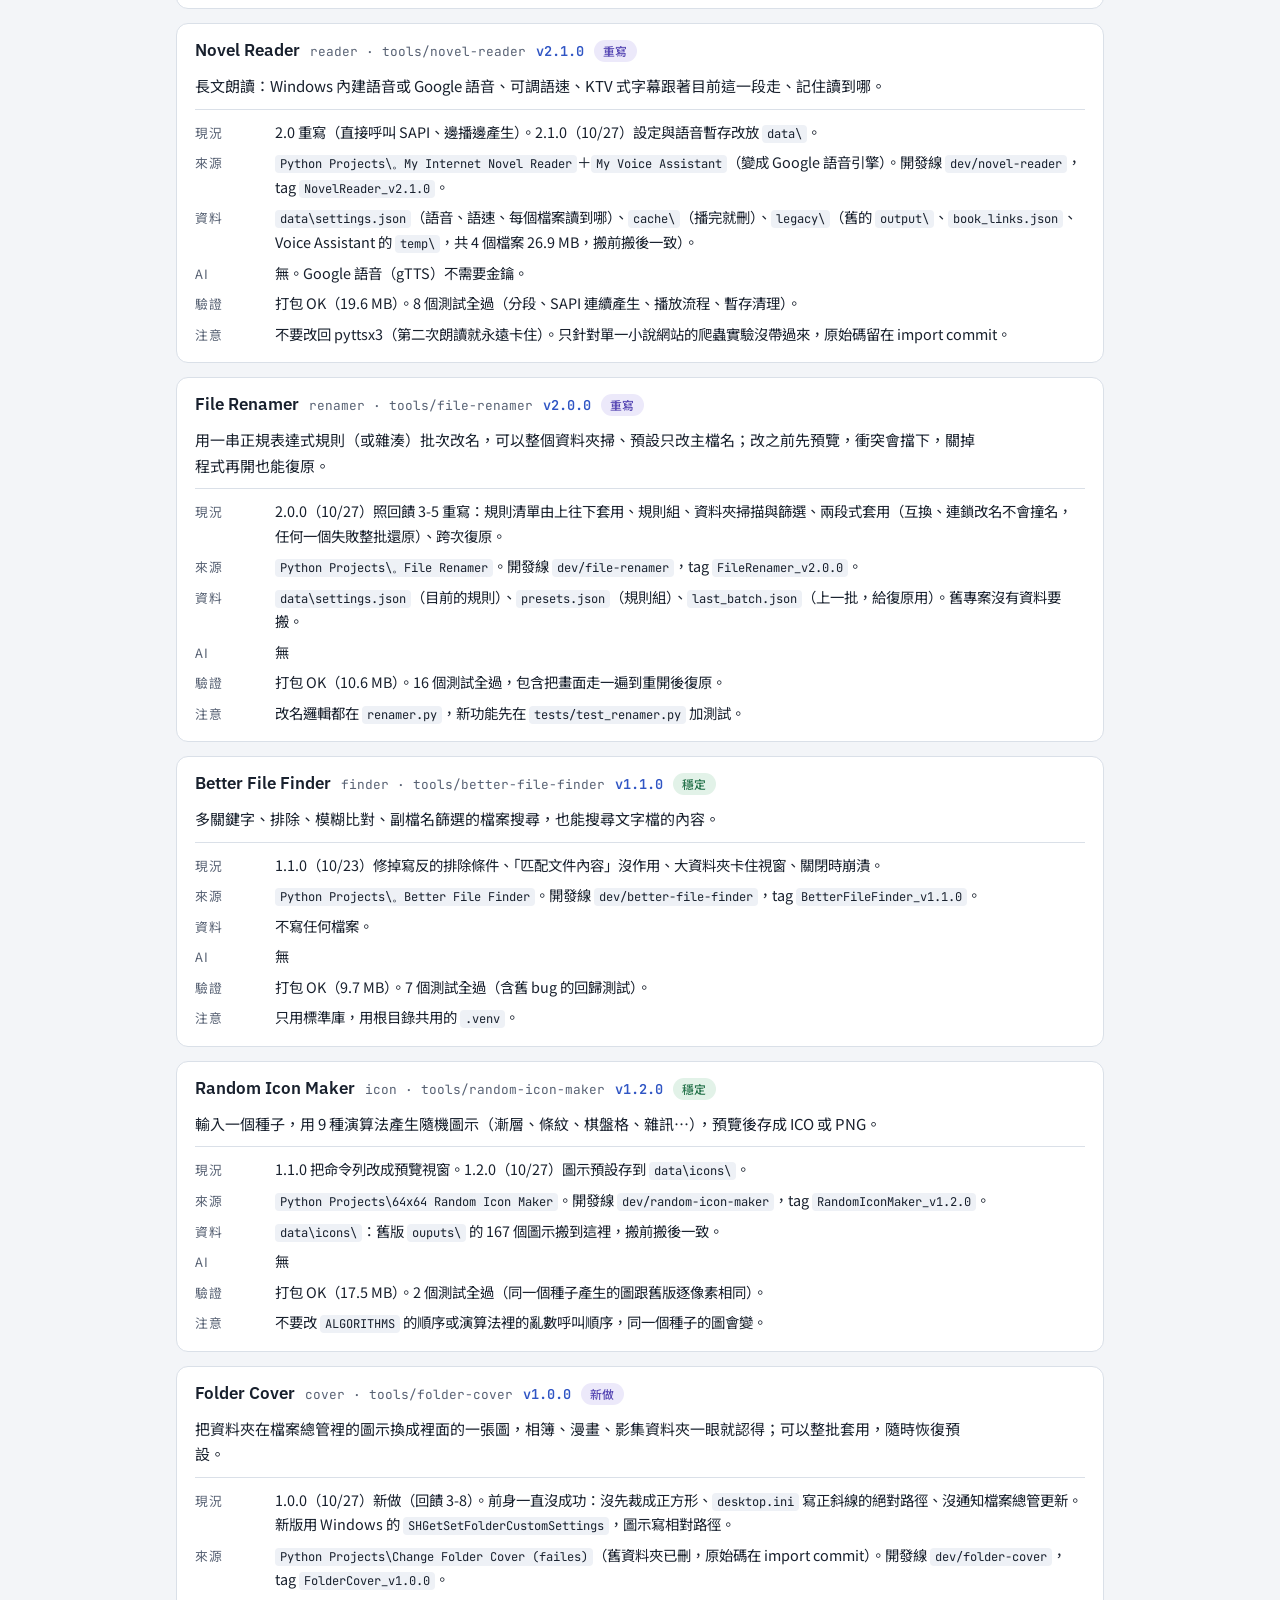
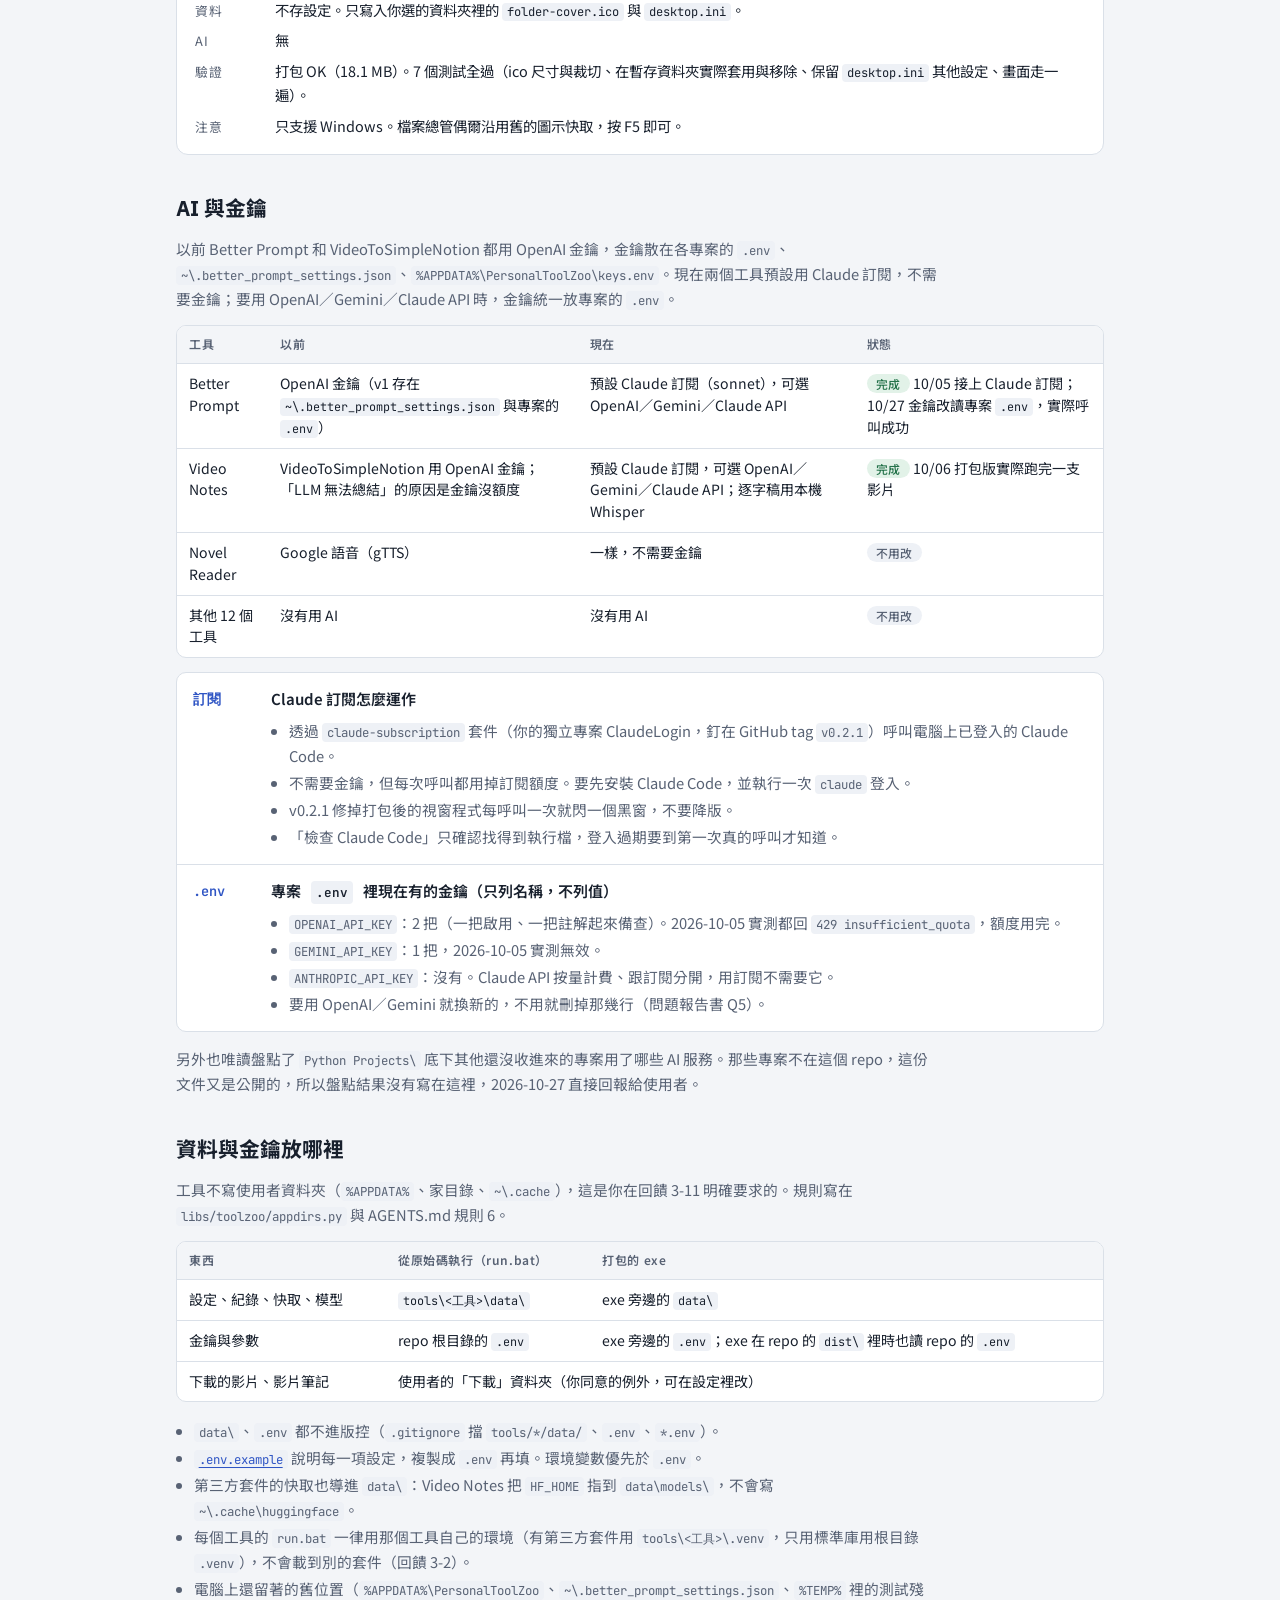
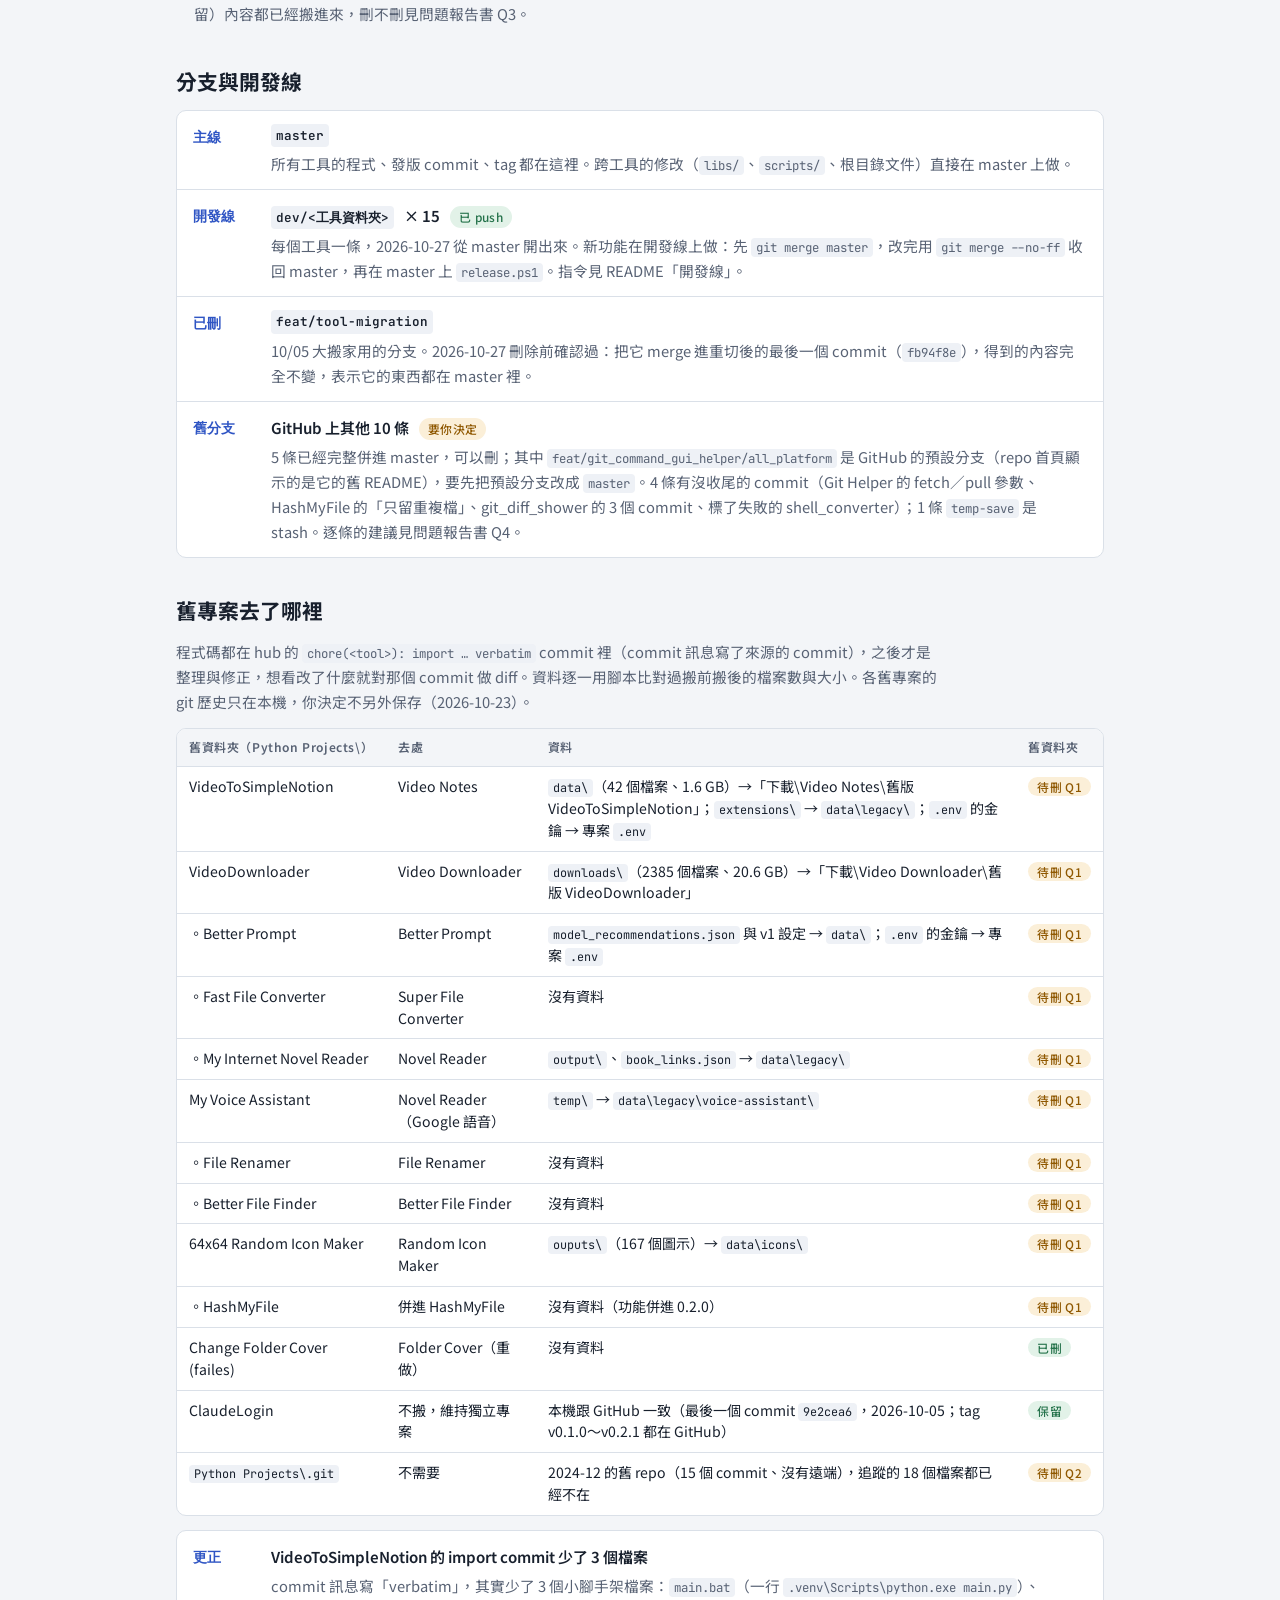
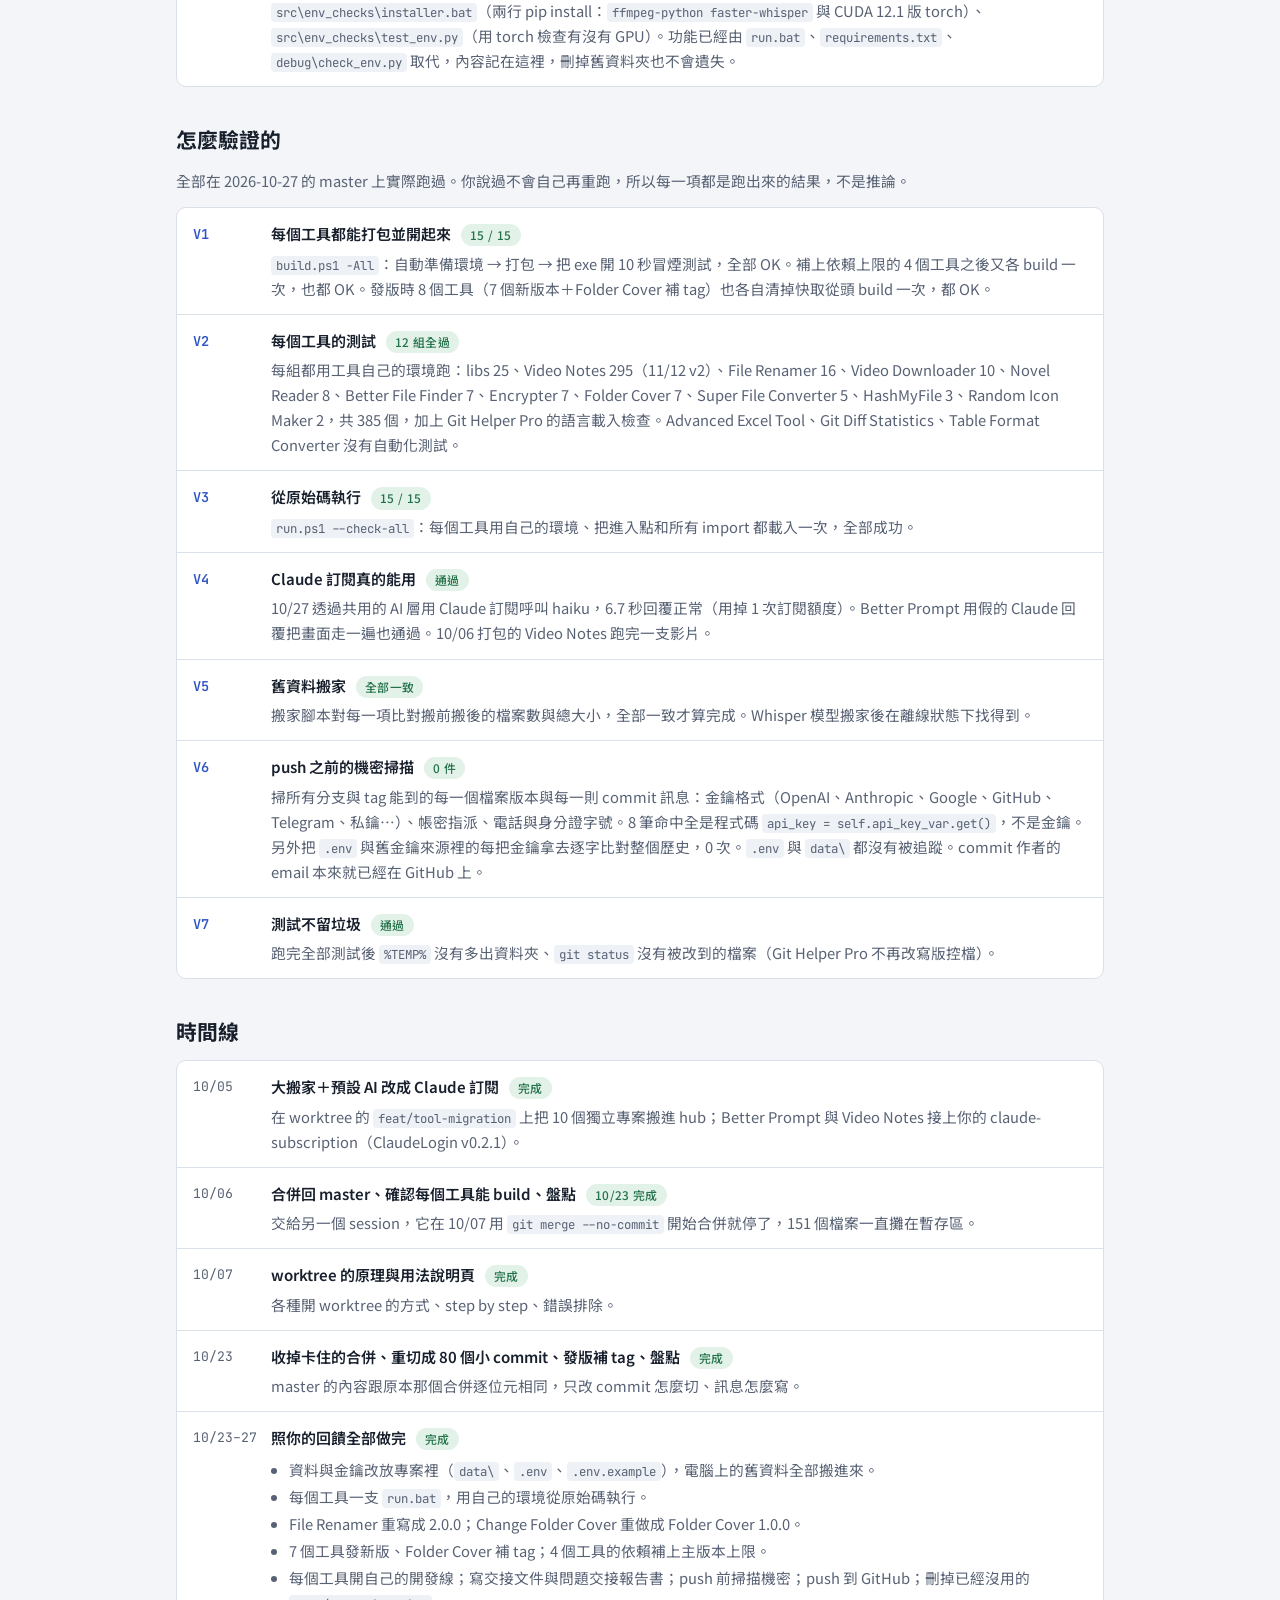
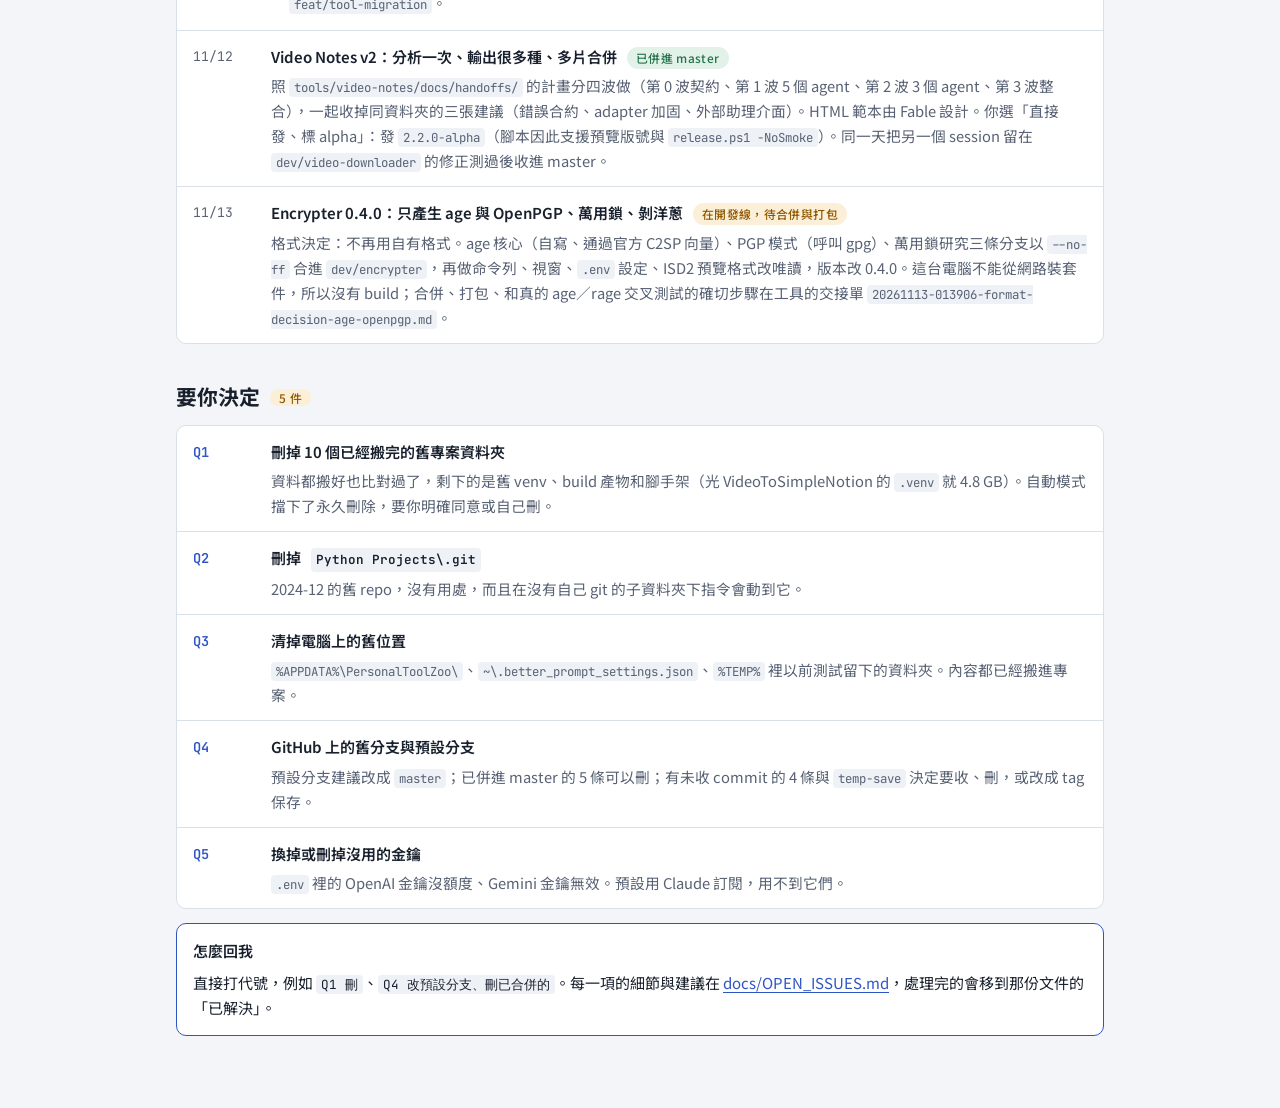
==== commit 692ace6c: "docs: update the hub for Encrypter 0.4.0 on dev/encrypter What：工具表的 Encrypter 一列、HANDOFF.html 的 Encr" ====
--- a/docs/HANDOFF.html
+++ b/docs/HANDOFF.html
@@ -154,7 +154,7 @@
     <div class="status">
       <div class="stat"><span class="k">工具</span><span class="v">15 個</span><span class="d">每個都有自己的版本、tag 與開發線</span></div>
       <div class="stat"><span class="k">打包</span><span class="v">15 / 15 OK</span><span class="d"><code>build.ps1 -All</code>，每個 exe 開 10 秒冒煙測試</span></div>
-      <div class="stat"><span class="k">測試</span><span class="v">12 組全過</span><span class="d">404 個測試＋Git Helper Pro 的語言載入檢查；3 個工具沒有自動化測試</span></div>
+      <div class="stat"><span class="k">測試</span><span class="v">12 組全過</span><span class="d">385 個測試＋Git Helper Pro 的語言載入檢查；3 個工具沒有自動化測試</span></div>
       <div class="stat"><span class="k">從原始碼執行</span><span class="v">15 / 15 OK</span><span class="d"><code>run.ps1 --check-all</code>：每個工具用自己的環境 import 成功</span></div>
       <div class="stat"><span class="k">機密掃描</span><span class="v">0 件</span><span class="d">所有分支與 tag 的每個檔案版本與 commit 訊息；<code>.env</code> 裡的金鑰值逐一比對</span></div>
       <div class="stat"><span class="k">GitHub</span><span class="v">已 push</span><span class="d">master、26 個 tag、15 條開發線（2026-10-27）</span></div>
@@ -171,14 +171,14 @@
         <tbody>
           <tr class="group"><td colspan="8">原本就在 hub（從各自的封存分支收進來）</td></tr>
           <tr><td><a href="#t-git-helper-pro">Git Helper Pro</a></td><td class="mono">githelper</td><td class="mono">1.6.5</td><td class="mono">dev/git-helper-pro</td><td>視窗＋主控台</td><td>無</td><td><span class="pill ok">OK</span></td><td>語言載入 ✓</td></tr>
-          <tr><td><a href="#t-encrypter">Encrypter</a></td><td class="mono">enc</td><td class="mono">0.3.0</td><td class="mono">dev/encrypter</td><td>視窗</td><td>無</td><td><span class="pill ok">OK</span></td><td>7 ✓</td></tr>
-          <tr><td><a href="#t-table-format-converter">Table Format Converter</a></td><td class="mono">table</td><td class="mono">1.0.1</td><td class="mono">dev/table-format-converter</td><td>視窗＋主控台</td><td>無</td><td><span class="pill ok">OK</span></td><td>沒有自動化測試</td></tr>
+          <tr><td><a href="#t-encrypter">Encrypter</a></td><td class="mono">enc</td><td class="mono">0.3.0（開發線 0.4.0 待發版）</td><td class="mono">dev/encrypter</td><td>視窗＋CLI</td><td>無</td><td><span class="pill ok">OK</span>（0.4.0 還沒打包）</td><td>0.4.0：221 ✓</td></tr>
+          <tr><td><a href="#t-table-format-converter">Table Format Converter</a></td><td class="mono">table</td><td class="mono">1.0.0</td><td class="mono">dev/table-format-converter</td><td>視窗＋主控台</td><td>無</td><td><span class="pill ok">OK</span></td><td>沒有自動化測試</td></tr>
           <tr><td><a href="#t-hash-my-file">HashMyFile</a></td><td class="mono">hash</td><td class="mono">0.2.0</td><td class="mono">dev/hash-my-file</td><td>視窗＋主控台</td><td>無</td><td><span class="pill ok">OK</span></td><td>3 ✓</td></tr>
-          <tr><td><a href="#t-excel-tool">Advanced Excel Tool</a></td><td class="mono">excel</td><td class="mono">0.1.1</td><td class="mono">dev/excel-tool</td><td>視窗＋CLI</td><td>無</td><td><span class="pill ok">OK</span></td><td>沒有自動化測試</td></tr>
+          <tr><td><a href="#t-excel-tool">Advanced Excel Tool</a></td><td class="mono">excel</td><td class="mono">0.1.0</td><td class="mono">dev/excel-tool</td><td>視窗＋CLI</td><td>無</td><td><span class="pill ok">OK</span></td><td>沒有自動化測試</td></tr>
           <tr><td><a href="#t-git-diff-stats">Git Diff Statistics</a></td><td class="mono">diff</td><td class="mono">1.0.0</td><td class="mono">dev/git-diff-stats</td><td>視窗＋主控台</td><td>無</td><td><span class="pill ok">OK</span></td><td>沒有自動化測試</td></tr>
           <tr class="group"><td colspan="8">2026-10 從 Python Projects\ 搬進來</td></tr>
-          <tr><td><a href="#t-video-notes">Video Notes</a></td><td class="mono">notes</td><td class="mono">2.2.0-alpha.2</td><td class="mono">dev/video-notes</td><td>本機網頁＋CLI</td><td>Claude 訂閱（預設）</td><td><span class="pill ok">OK</span></td><td>314 ✓</td></tr>
-          <tr><td><a href="#t-video-downloader">Video Downloader</a></td><td class="mono">downloader</td><td class="mono">2.1.1</td><td class="mono">dev/video-downloader</td><td>本機網頁＋CLI</td><td>無</td><td><span class="pill ok">OK</span></td><td>10 ✓</td></tr>
+          <tr><td><a href="#t-video-notes">Video Notes</a></td><td class="mono">notes</td><td class="mono">2.2.0-alpha</td><td class="mono">dev/video-notes</td><td>本機網頁＋CLI</td><td>Claude 訂閱（預設）</td><td><span class="pill ok">OK</span></td><td>295 ✓</td></tr>
+          <tr><td><a href="#t-video-downloader">Video Downloader</a></td><td class="mono">downloader</td><td class="mono">2.1.0</td><td class="mono">dev/video-downloader</td><td>本機網頁＋CLI</td><td>無</td><td><span class="pill ok">OK</span></td><td>10 ✓</td></tr>
           <tr><td><a href="#t-better-prompt">Better Prompt</a></td><td class="mono">prompt</td><td class="mono">1.2.0</td><td class="mono">dev/better-prompt</td><td>視窗</td><td>Claude 訂閱（預設）</td><td><span class="pill ok">OK</span></td><td>共用層 25 ✓</td></tr>
           <tr><td><a href="#t-fast-file-converter">Super File Converter</a></td><td class="mono">fast</td><td class="mono">1.1.0</td><td class="mono">dev/fast-file-converter</td><td>視窗</td><td>無</td><td><span class="pill ok">OK</span></td><td>5 ✓</td></tr>
           <tr><td><a href="#t-novel-reader">Novel Reader</a></td><td class="mono">reader</td><td class="mono">2.1.0</td><td class="mono">dev/novel-reader</td><td>視窗</td><td>無（Google 語音不需要金鑰）</td><td><span class="pill ok">OK</span></td><td>8 ✓</td></tr>
@@ -213,24 +213,25 @@
       </article>
 
       <article class="tool" id="t-encrypter">
-        <header><h3>Encrypter</h3><span class="short">enc · tools/encrypter</span><span class="ver">v0.3.0</span><span class="pill ok">穩定</span></header>
-        <p class="purpose">檔案與文字加密，自訂 <code>.isd</code> 格式，支援多種演算法與 Mixture（多階段）加密模式。</p>
-        <dl class="facts">
-          <dt>現況</dt><dd>這次沒改程式。10/27 幫 <code>pycryptodome</code>、<code>tkinterdnd2</code> 補上主版本上限（原本只寫 <code>&gt;=</code>）。</dd>
-          <dt>來源</dt><dd>封存分支 <code>feat/Encrypter/all_platform</code>。開發線 <code>dev/encrypter</code>，tag <code>Encrypter_v0.3.0</code>。</dd>
-          <dt>資料</dt><dd>不存設定，只寫你選的加密／解密輸出檔。</dd>
-          <dt>AI</dt><dd>無</dd>
-          <dt>驗證</dt><dd>打包 OK（19.3 MB）。7 個測試全過（用不需要 pytest 的方式跑，沒有往環境裡另外裝套件）。</dd>
-          <dt>注意</dt><dd><code>ttkbootstrap</code> 不能升 2.x（打包後一啟動就崩潰）。版本照 0.3.x 往下發；文件裡的 1.0～1.4 是開發時的內部編號。</dd>
+        <header><h3>Encrypter</h3><span class="short">enc · tools/encrypter</span><span class="ver">v0.3.0</span><span class="pill ok">穩定</span><span class="pill warn">0.4.0 在開發線，待合併、打包、驗收</span></header>
+        <p class="purpose">把檔案或資料夾加密成公開標準格式：簡單模式＝age（預設）、PGP 模式＝OpenPGP（呼叫電腦上的 gpg）。這個工具不見了，別的電腦用 age／rage 或 GnuPG 也打得開。有視窗也有命令列。已發布的 v0.3.0 是舊版：自訂 <code>.isd</code> 格式、多種演算法與 Mixture（多階段）模式。</p>
+        <dl class="facts">
+          <dt>現況</dt><dd>已發布的仍是 v0.3.0。<strong>0.4.0 在 <code>dev/encrypter</code> 整合完成（11/13），還沒合併回 master、還沒打包、還沒發版</strong>：① 只產生 age 與 OpenPGP 兩種公開格式；② 萬用鎖＝多收件人（同一份密文，別人用自己的鑰匙、擁有者用萬用鎖都能開，每把鎖只多約 100 bytes）；③ <code>rewrap</code>（換鎖，內容不變）與 <code>rekey</code>（換檔案金鑰整份重新加密）；④ <code>decrypt --all-layers</code> 剝洋蔥一路解到底，解不開的那層會說「第 N 層需要別的鑰匙」；⑤ 命令列 <code>python -m crypto_tool encrypt|decrypt|inspect|keygen|rewrap|rekey|--check</code>（<code>--json</code>、固定退出碼、密語不能放在參數）；⑥ 新視窗：兩種模式、誰可以打開（密語／公鑰／萬用鎖）、金鑰分頁可產生金鑰與設定萬用鎖；⑦ 開發線上那個從沒發版的自有格式改稱「ISD2 預覽格式（已停用）」，只能解密。舊的 <code>.isd</code>、Mixture 照舊在「關於 → 開啟舊版工具」。<strong>age 部分是自寫實作</strong>：通過官方 C2SP 測試向量 128 個，但沒有外部審閱、也還沒用真的 age／rage 交叉測試；做完交叉測試前，重要資料請留著原檔。</dd>
+          <dt>金鑰</dt><dd>私鑰（身分檔，例如 <code>.decryption_code.env</code>）或密語不見，加密的東西就打不開——除非加密時也加了萬用鎖。<strong>萬用鎖的私鑰要離線另外收好</strong>（隨身碟＋紙本），不要放在這台電腦上。<code>.env</code> 只放萬用鎖的公鑰與身分檔的路徑（<code>ENCRYPTER_MASTER_RECIPIENT</code>、<code>ENCRYPTER_IDENTITY_FILE</code> 等），不放私鑰。細節見工具 README。</dd>
+          <dt>來源</dt><dd>封存分支 <code>feat/Encrypter/all_platform</code>。開發線 <code>dev/encrypter</code>（已合併 <code>dev/encrypter-age</code>、<code>dev/encrypter-pgp</code>、<code>research/master-lock</code>），tag <code>Encrypter_v0.3.0</code>。</dd>
+          <dt>資料</dt><dd>設定只有 <code>.env</code> 裡的幾個公鑰與路徑；其他只寫你選的加密／解密輸出檔。PGP 模式每次操作在 <code>data\g\</code> 開一個暫時的金鑰環資料夾，用完就刪。</dd>
+          <dt>AI</dt><dd>無</dd>
+          <dt>驗證</dt><dd>v0.3.0：打包 OK（19.3 MB），7 個測試全過。0.4.0（11/13，Python 3.11＋cryptography 50，在另一個環境跑）：225 個測試中 221 過、2 個舊測試缺 pycryptodome 匯入失敗（原本就如此）、2 個略過；含 age 官方向量、PGP 實際呼叫 gpg、三層洋蔥＋萬用鎖。<strong>還沒驗證</strong>：畫面沒有人看過、工具自己的 <code>.venv</code> 與 <code>build.ps1 enc</code> 沒跑（這台不能從網路裝套件）、沒有和真的 age／rage 交叉測試、Gpg4win 沒實測。擁有者要跑的確切指令在 <code>tools/encrypter/docs/handoffs/20261113-013906-format-decision-age-openpgp.md</code>。</dd>
+          <dt>注意</dt><dd><code>ttkbootstrap</code> 不能升 2.x（打包後一啟動就崩潰）。版本已用 <code>bump-version.ps1</code> 改成 0.4.0，合併後發版用 <code>release.ps1 enc keep</code>（不再改版號）。打包的 exe 沒有主控台，命令列要從原始碼執行。舊版的 <code>core/</code> 與 <code>gui/tab_*.py</code> 不要改（舊檔靠它們解）。這一版只加密、不簽章。</dd>
         </dl>
       </article>
 
       <article class="tool" id="t-table-format-converter">
-        <header><h3>Table Format Converter</h3><span class="short">table · tools/table-format-converter</span><span class="ver">v1.0.1</span><span class="pill ok">穩定</span></header>
+        <header><h3>Table Format Converter</h3><span class="short">table · tools/table-format-converter</span><span class="ver">v1.0.0</span><span class="pill ok">穩定</span></header>
         <p class="purpose">貼上 Tab 分隔或 Markdown 表格即時預覽，一鍵輸出 MD／Tab／CSV／XLSX。</p>
         <dl class="facts">
           <dt>現況</dt><dd>這次沒改程式。10/27 幫 <code>openpyxl</code> 補上主版本上限。</dd>
-          <dt>來源</dt><dd>封存分支 <code>feat/table_form_converter</code>。開發線 <code>dev/table-format-converter</code>，tag <code>TableFormatConverter_v1.0.1</code>（1.0.1：依賴加主版本上限；1.0.0 的 tag 是搬進 hub 之前的）。</dd>
+          <dt>來源</dt><dd>封存分支 <code>feat/table_form_converter</code>。開發線 <code>dev/table-format-converter</code>，tag <code>TableFormatConverter_v1.0.0</code>。</dd>
           <dt>資料</dt><dd>不存設定，只寫你選的輸出檔。</dd>
           <dt>AI</dt><dd>無</dd>
           <dt>驗證</dt><dd>打包 OK（10.9 MB）。沒有自動化測試。</dd>
@@ -252,11 +253,11 @@
       </article>
 
       <article class="tool" id="t-excel-tool">
-        <header><h3>Advanced Excel Tool</h3><span class="short">excel · tools/excel-tool</span><span class="ver">v0.1.1</span><span class="pill ok">穩定</span></header>
+        <header><h3>Advanced Excel Tool</h3><span class="short">excel · tools/excel-tool</span><span class="ver">v0.1.0</span><span class="pill ok">穩定</span></header>
         <p class="purpose">分頁式 Excel 工作台：核心整理（可疊加、可 undo）、多檔合併、diff 比較＋AB 審核。同一套操作也有命令列版。</p>
         <dl class="facts">
           <dt>現況</dt><dd>這次沒改程式。10/27 幫 <code>openpyxl</code>、<code>tkinterdnd2</code> 補上主版本上限。</dd>
-          <dt>來源</dt><dd>封存分支 <code>feat/ExcelTool</code>。開發線 <code>dev/excel-tool</code>，tag <code>ExcelTool_v0.1.1</code>（0.1.1：依賴加主版本上限；0.1.0 的 tag 是搬進 hub 之前的）。</dd>
+          <dt>來源</dt><dd>封存分支 <code>feat/ExcelTool</code>。開發線 <code>dev/excel-tool</code>，tag <code>ExcelTool_v0.1.0</code>。</dd>
           <dt>資料</dt><dd>不存設定，只寫你選的輸出檔。</dd>
           <dt>AI</dt><dd>無</dd>
           <dt>驗證</dt><dd>打包 OK（33.4 MB）。沒有自動化測試；改了 <code>excel_tool/core</code> 就用 CLI 把動到的操作跑一次。</dd>
@@ -278,30 +279,30 @@
       </article>
 
       <article class="tool" id="t-video-notes">
-        <header><h3>Video Notes</h3><span class="short">notes · tools/video-notes</span><span class="ver">v2.2.0-alpha.2</span><span class="pill warn">內部測試版</span><span class="pill ok">Claude 訂閱</span></header>
+        <header><h3>Video Notes</h3><span class="short">notes · tools/video-notes</span><span class="ver">v2.2.0-alpha</span><span class="pill warn">內部測試版</span><span class="pill ok">Claude 訂閱</span></header>
         <p class="purpose">貼上影片網址 → 下載 → 語音辨識成逐字稿 → AI 依影片類型分析一次、存成 <code>analysis.json</code> → 產生 Notion 筆記、樹狀圖（XMind／Mermaid／OPML…）、網頁範本，或把好幾支影片合併成一份。本機網頁介面、命令列（含給程式用的 <code>--json</code>）、HTTP 串接都能用。</p>
         <dl class="facts">
           <dt>現況</dt><dd>2.0 照你寫的 <code>update_plan.txt</code> 重寫。2.1.0（10/27）資料與 Whisper 模型改放 <code>data\</code>，金鑰改讀專案的 <code>.env</code>。
-            <strong>2.2.0-alpha（11/12，內部測試版）＝ v2 架構；2.2.0-alpha.2（11/13）加上缺 ffmpeg／Deno 時一鍵下載</strong>：四層可換的 adapter（來源、語音辨識：本機 Whisper／OpenAI／Gemini、分析用 AI：含 OpenAI 相容端點、輸出：10 種格式）；
+            <strong>2.2.0-alpha（11/12，內部測試版）＝ v2 架構</strong>：四層可換的 adapter（來源、語音辨識：本機 Whisper／OpenAI／Gemini、分析用 AI：含 OpenAI 相容端點、輸出：10 種格式）；
             分析結果存成 <code>analysis.&lt;方案&gt;.json</code>，換輸出不再花 token；多片合併（新聞快訊總結、上課筆記、電影解說等模式）；
             錯誤合約（壞掉時講清楚原因與下一步）、壞掉記帳（連續 3 次就不再自動重試）、<code>--check</code> 自我檢查。
             規劃與驗收在 <code>tools/video-notes/docs/handoffs/</code>。</dd>
-          <dt>來源</dt><dd><code>Python Projects\VideoToSimpleNotion</code>。開發線 <code>dev/video-notes</code>，tag <code>VideoNotes_v2.2.0-alpha.2</code>（之前：<code>VideoNotes_v2.2.0-alpha</code>；前一個正式版 <code>VideoNotes_v2.1.0</code>）。</dd>
+          <dt>來源</dt><dd><code>Python Projects\VideoToSimpleNotion</code>。開發線 <code>dev/video-notes</code>，tag <code>VideoNotes_v2.2.0-alpha</code>（前一個正式版 <code>VideoNotes_v2.1.0</code>）。</dd>
           <dt>資料</dt><dd><code>data\settings.json</code>、<code>prompts\</code>、<code>templates\</code>（自訂提示詞與網頁範本）、<code>health.json</code>（壞掉記帳）、<code>models\</code>（Whisper medium 1.5 GB，從 <code>~\.cache\huggingface</code> 搬來，離線找得到）、<code>legacy\extensions\</code>。筆記預設輸出到「下載\Video Notes」；舊專案的 42 個檔案（1.6 GB）在「下載\Video Notes\舊版 VideoToSimpleNotion」，搬前搬後檔案數與大小一致。</dd>
           <dt>AI</dt><dd>預設 Claude 訂閱（sonnet），可選 OpenAI／Gemini／Claude API／OpenAI 相容端點（Ollama 等；金鑰在 <code>.env</code>）。語音辨識預設本機 Whisper，可選 OpenAI／Gemini（會上傳音訊）。</dd>
-          <dt>驗證</dt><dd>11/13 發 2.2.0-alpha.2（release.ps1 <code>-NoSmoke</code>，從頭 build，107.0 MB）；314 個測試全過（離線，假的 AI／語音辨識／來源）。打包的 alpha exe 用範例分析跑 <code>--render --outputs all</code>，10 種輸出全部產生、網頁裡帶著版本號；<code>--library</code>、<code>--check</code> 正常。
+          <dt>驗證</dt><dd>11/12 發 2.2.0-alpha（release.ps1 <code>-NoSmoke</code>，從頭 build，107.0 MB）；295 個測試全過（離線，假的 AI／語音辨識／來源）。打包的 alpha exe 用範例分析跑 <code>--render --outputs all</code>，10 種輸出全部產生、網頁裡帶著 2.2.0-alpha；<code>--library</code>、<code>--check</code> 正常。
             <strong>還沒做</strong>：v2 還沒用真的影片＋真的 AI 跑過一次；網頁介面與 4 個網頁範本還沒有人在瀏覽器裡看過（這台電腦不開網路埠，GUI 的冒煙測試改用 CLI 驗證）；<code>.xmind</code> 還沒用真的 XMind 打開過。10/06 打包的 2.1 版實際跑完一支影片。</dd>
-          <dt>注意</dt><dd>要 ffmpeg，以及 Node ≥ 22 或 Deno ≥ 2.3（yt-dlp 抓 YouTube 用）；缺的話 GUI 頂端有「一鍵下載」（或 <code>--install-deps</code>），從官方下載並核對 SHA-256，放 <code>data\bin\</code>，不做 installer、不把 ffmpeg 打包進 exe。Claude 訂閱每次最多等 900 秒。<code>--json</code> 的輸出在 v2 改成 <code>{"ok", "data"|"error"}</code> 信封格式。import commit 少了 3 個小腳手架檔案，見<a href="#old">舊專案去了哪裡</a>。</dd>
+          <dt>注意</dt><dd>要 ffmpeg，以及 Node ≥ 22 或 Deno ≥ 2.3（yt-dlp 抓 YouTube 用）。Claude 訂閱每次最多等 900 秒。<code>--json</code> 的輸出在 v2 改成 <code>{"ok", "data"|"error"}</code> 信封格式。import commit 少了 3 個小腳手架檔案，見<a href="#old">舊專案去了哪裡</a>。</dd>
         </dl>
       </article>
 
       <article class="tool" id="t-video-downloader">
-        <header><h3>Video Downloader</h3><span class="short">downloader · tools/video-downloader</span><span class="ver">v2.1.1</span><span class="pill info">重寫</span></header>
+        <header><h3>Video Downloader</h3><span class="short">downloader · tools/video-downloader</span><span class="ver">v2.1.0</span><span class="pill info">重寫</span></header>
         <p class="purpose">yt-dlp 的本機網頁介面：約 1800 個網站與 m3u8 串流、畫質預設、播放清單、佇列與續傳、書籤小工具。</p>
         <dl class="facts">
           <dt>現況</dt><dd>2.0 改用 yt-dlp 重寫成本機網頁程式。2.1.0（10/27）設定與紀錄改放 <code>data\</code>。
             11/12 併進 master（未發版）：YouTube 的 403／格式不見／nsig 失敗改成提示「升級 yt-dlp」並附指令；11 個測試全過、打包 OK（<code>-NoSmoke</code>）。</dd>
-          <dt>來源</dt><dd><code>Python Projects\VideoDownloader</code>（舊的 M3U8 下載器只留在 import commit）。開發線 <code>dev/video-downloader</code>，tag <code>VideoDownloader_v2.1.1</code>（2.1.1：YouTube 403 時提示升級 yt-dlp）。</dd>
+          <dt>來源</dt><dd><code>Python Projects\VideoDownloader</code>（舊的 M3U8 下載器只留在 import commit）。開發線 <code>dev/video-downloader</code>，tag <code>VideoDownloader_v2.1.0</code>。</dd>
           <dt>資料</dt><dd><code>data\settings.json</code>、<code>history.json</code>。影片下載到「下載\Video Downloader」；舊專案下載的 2385 個檔案（20.6 GB）在「下載\Video Downloader\舊版 VideoDownloader」，搬前搬後一致。</dd>
           <dt>AI</dt><dd>無</dd>
           <dt>驗證</dt><dd>打包 OK（21.9 MB）。10 個測試全過：自己的環境沒有 <code>httpx2</code>，web API 那 2 個會略過；用 Video Notes 的環境跑是 10 / 10。</dd>
@@ -499,7 +500,7 @@
     <p class="note">全部在 2026-10-27 的 master 上實際跑過。你說過不會自己再重跑，所以每一項都是跑出來的結果，不是推論。</p>
     <div class="list">
       <div class="row"><div class="id">V1</div><div class="body"><div class="name">每個工具都能打包並開起來 <span class="pill ok">15 / 15</span></div><div class="what"><code>build.ps1 -All</code>：自動準備環境 → 打包 → 把 exe 開 10 秒冒煙測試，全部 OK。補上依賴上限的 4 個工具之後又各 build 一次，也都 OK。發版時 8 個工具（7 個新版本＋Folder Cover 補 tag）也各自清掉快取從頭 build 一次，都 OK。</div></div></div>
-      <div class="row"><div class="id">V2</div><div class="body"><div class="name">每個工具的測試 <span class="pill ok">12 組全過</span></div><div class="what">每組都用工具自己的環境跑：libs 25、Video Notes 314（11/13 v2 alpha.2）、File Renamer 16、Video Downloader 10、Novel Reader 8、Better File Finder 7、Encrypter 7、Folder Cover 7、Super File Converter 5、HashMyFile 3、Random Icon Maker 2，共 404 個，加上 Git Helper Pro 的語言載入檢查。Advanced Excel Tool、Git Diff Statistics、Table Format Converter 沒有自動化測試。</div></div></div>
+      <div class="row"><div class="id">V2</div><div class="body"><div class="name">每個工具的測試 <span class="pill ok">12 組全過</span></div><div class="what">每組都用工具自己的環境跑：libs 25、Video Notes 295（11/12 v2）、File Renamer 16、Video Downloader 10、Novel Reader 8、Better File Finder 7、Encrypter 7、Folder Cover 7、Super File Converter 5、HashMyFile 3、Random Icon Maker 2，共 385 個，加上 Git Helper Pro 的語言載入檢查。Advanced Excel Tool、Git Diff Statistics、Table Format Converter 沒有自動化測試。</div></div></div>
       <div class="row"><div class="id">V3</div><div class="body"><div class="name">從原始碼執行 <span class="pill ok">15 / 15</span></div><div class="what"><code>run.ps1 --check-all</code>：每個工具用自己的環境、把進入點和所有 import 都載入一次，全部成功。</div></div></div>
       <div class="row"><div class="id">V4</div><div class="body"><div class="name">Claude 訂閱真的能用 <span class="pill ok">通過</span></div><div class="what">10/27 透過共用的 AI 層用 Claude 訂閱呼叫 haiku，6.7 秒回覆正常（用掉 1 次訂閱額度）。Better Prompt 用假的 Claude 回覆把畫面走一遍也通過。10/06 打包的 Video Notes 跑完一支影片。</div></div></div>
       <div class="row"><div class="id">V5</div><div class="body"><div class="name">舊資料搬家 <span class="pill ok">全部一致</span></div><div class="what">搬家腳本對每一項比對搬前搬後的檔案數與總大小，全部一致才算完成。Whisper 模型搬家後在離線狀態下找得到。</div></div></div>
@@ -522,8 +523,8 @@
         <li>7 個工具發新版、Folder Cover 補 tag；4 個工具的依賴補上主版本上限。</li>
         <li>每個工具開自己的開發線；寫交接文件與問題交接報告書；push 前掃描機密；push 到 GitHub；刪掉已經沒用的 <code>feat/tool-migration</code>。</li>
       </ul></div></div></div>
-      <div class="row"><div class="date">11/12</div><div class="body"><div class="name">Video Notes v2：分析一次、輸出很多種、多片合併 <span class="pill ok">已併進 master</span></div><div class="what">照 <code>tools/video-notes/docs/handoffs/</code> 的計畫分四波做（第 0 波契約、第 1 波 5 個 agent、第 2 波 3 個 agent、第 3 波整合），一起收掉同資料夾的三張建議（錯誤合約、adapter 加固、外部助理介面）。HTML 範本由 Fable 設計。你選「直接發、標 alpha」：發 <code>2.2.0-alpha</code>（腳本因此支援預覽版號與 <code>release.ps1 -NoSmoke</code>）；11/13 加上缺 ffmpeg／Deno 時一鍵下載（不做 installer），發 <code>2.2.0-alpha.2</code> 並 push。同一天把另一個 session 留在 <code>dev/video-downloader</code> 的修正測過後收進 master。</div></div></div>
-      <div class="row"><div class="date">11/13</div><div class="body"><div class="name">全部工具 build 並放上 GitHub Release <span class="pill ok">完成</span></div><div class="what">14 個工具重新 build（冒煙測試或 CLI 驗證都 OK），每個工具一個 Release、附 exe。程式沒變的 11 個附在原本 tag；程式在 tag 之後有改的 Excel Tool（0.1.1）、Table Format Converter（1.0.1）、Video Downloader（2.1.1）各升一個 patch 版。<b>Encrypter 沒發</b>：另外有 session 正在 <code>dev/encrypter</code>（age、PGP、sealed）開發，等那邊收完再發。Release 頁：<code>github.com/ChouYangEn0401/PersonalToolZoo/releases</code>。</div></div></div>
+      <div class="row"><div class="date">11/12</div><div class="body"><div class="name">Video Notes v2：分析一次、輸出很多種、多片合併 <span class="pill ok">已併進 master</span></div><div class="what">照 <code>tools/video-notes/docs/handoffs/</code> 的計畫分四波做（第 0 波契約、第 1 波 5 個 agent、第 2 波 3 個 agent、第 3 波整合），一起收掉同資料夾的三張建議（錯誤合約、adapter 加固、外部助理介面）。HTML 範本由 Fable 設計。你選「直接發、標 alpha」：發 <code>2.2.0-alpha</code>（腳本因此支援預覽版號與 <code>release.ps1 -NoSmoke</code>）。同一天把另一個 session 留在 <code>dev/video-downloader</code> 的修正測過後收進 master。</div></div></div>
+      <div class="row"><div class="date">11/13</div><div class="body"><div class="name">Encrypter 0.4.0：只產生 age 與 OpenPGP、萬用鎖、剝洋蔥 <span class="pill warn">在開發線，待合併與打包</span></div><div class="what">格式決定：不再用自有格式。age 核心（自寫、通過官方 C2SP 向量）、PGP 模式（呼叫 gpg）、萬用鎖研究三條分支以 <code>--no-ff</code> 合進 <code>dev/encrypter</code>，再做命令列、視窗、<code>.env</code> 設定、ISD2 預覽格式改唯讀，版本改 0.4.0。這台電腦不能從網路裝套件，所以沒有 build；合併、打包、和真的 age／rage 交叉測試的確切步驟在工具的交接單 <code>20261113-013906-format-decision-age-openpgp.md</code>。</div></div></div>
     </div>
   </section>
 
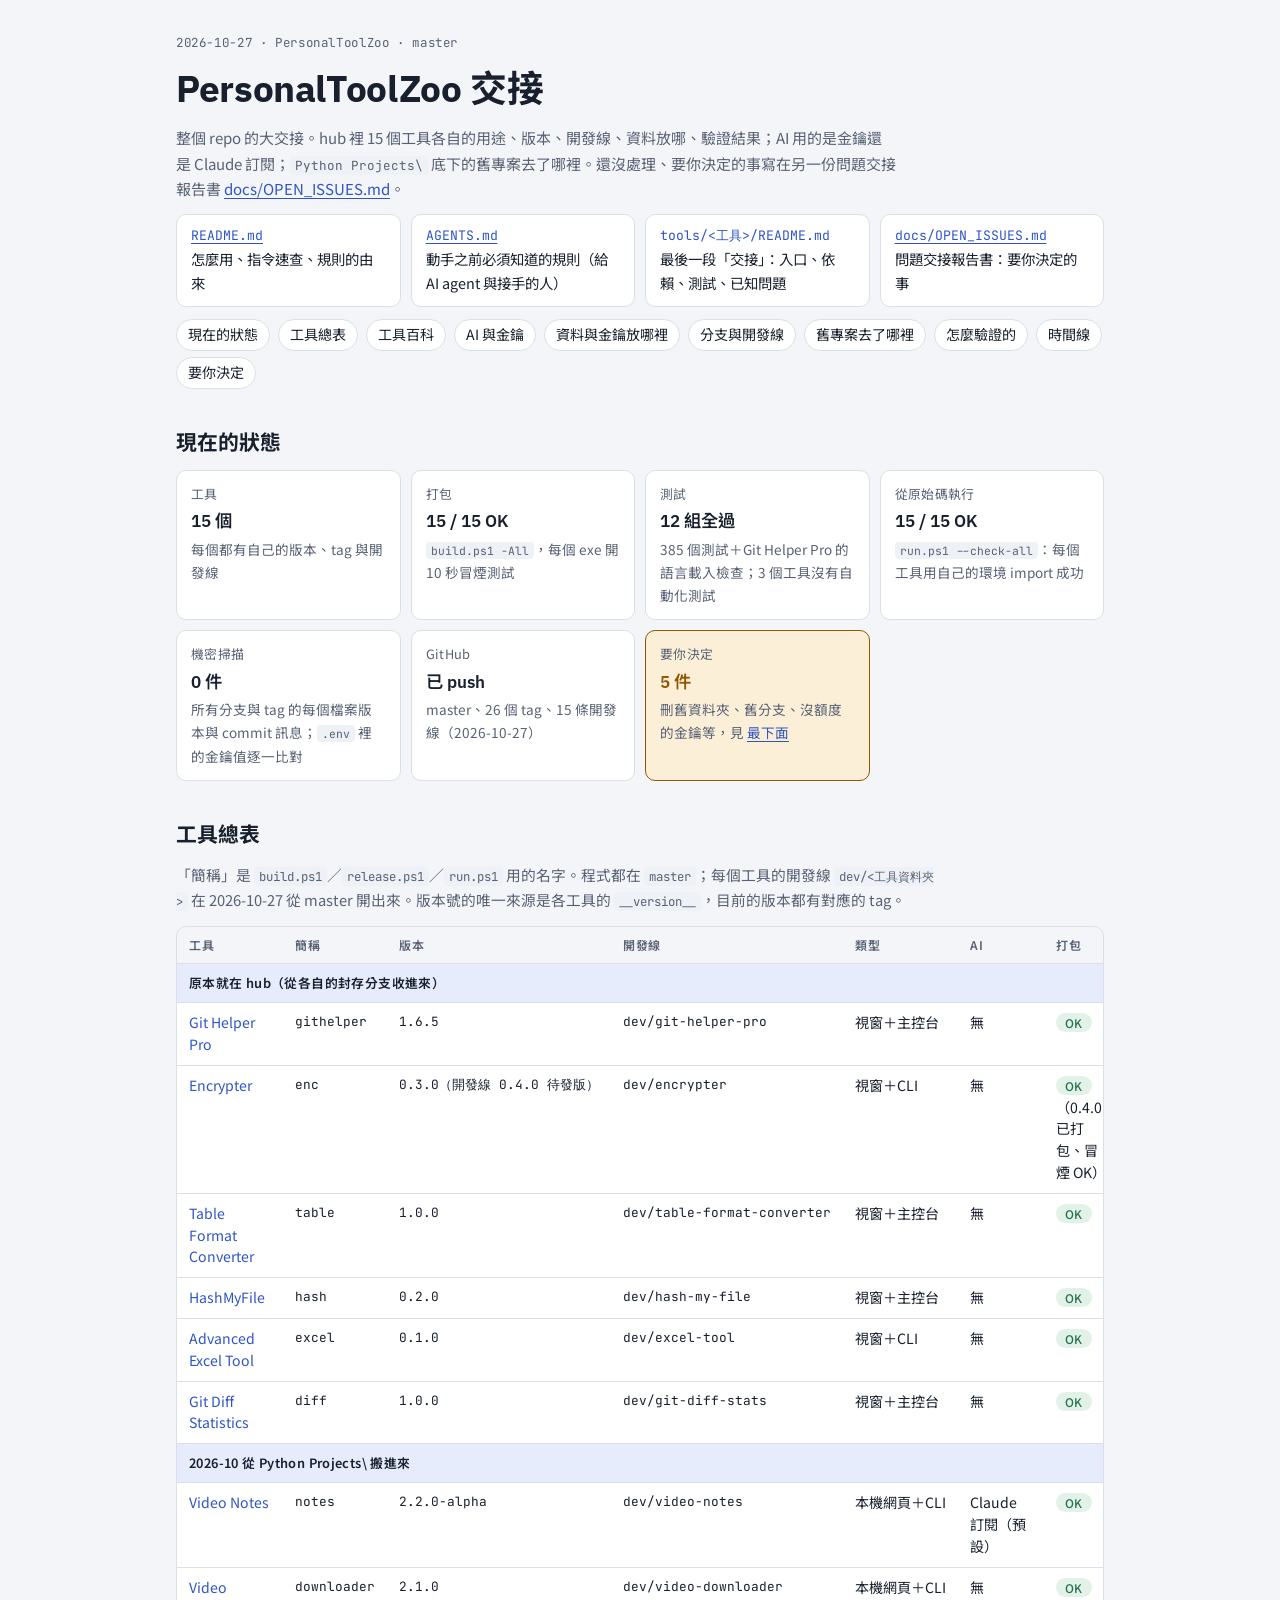
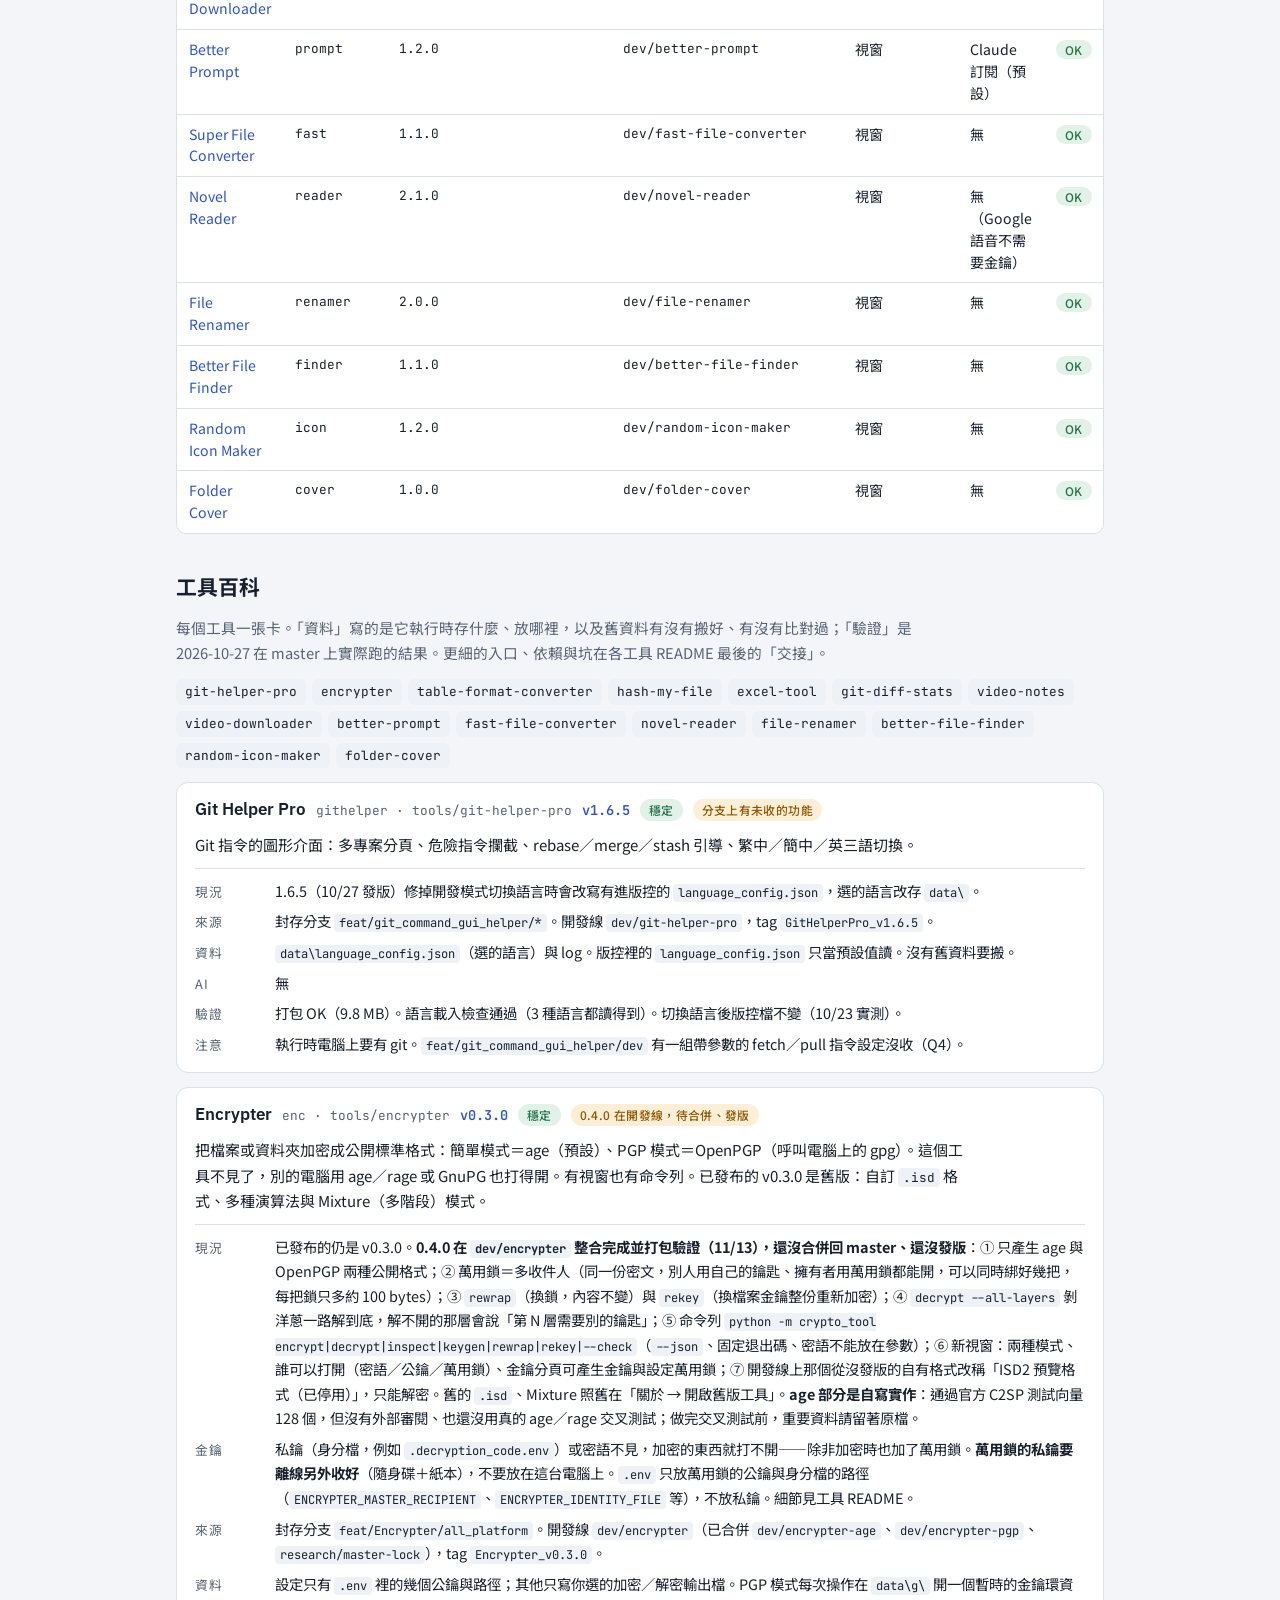
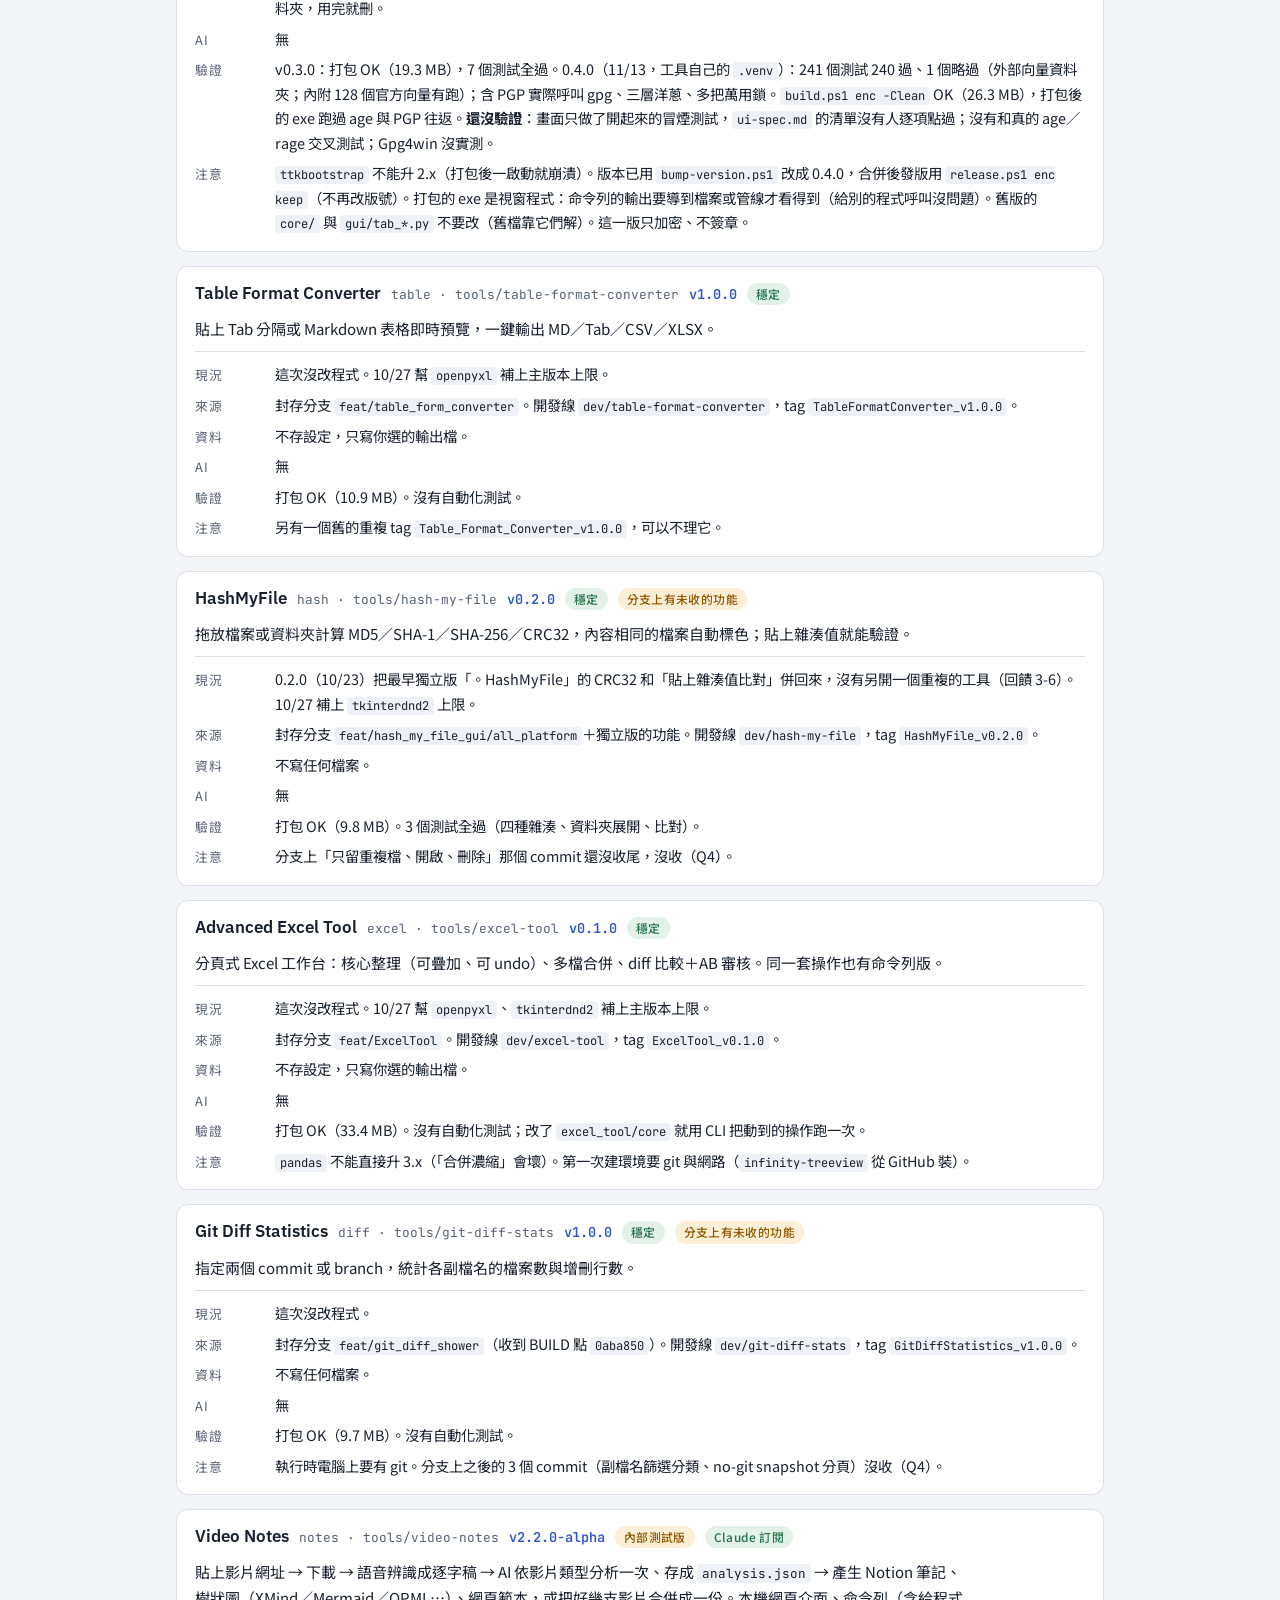
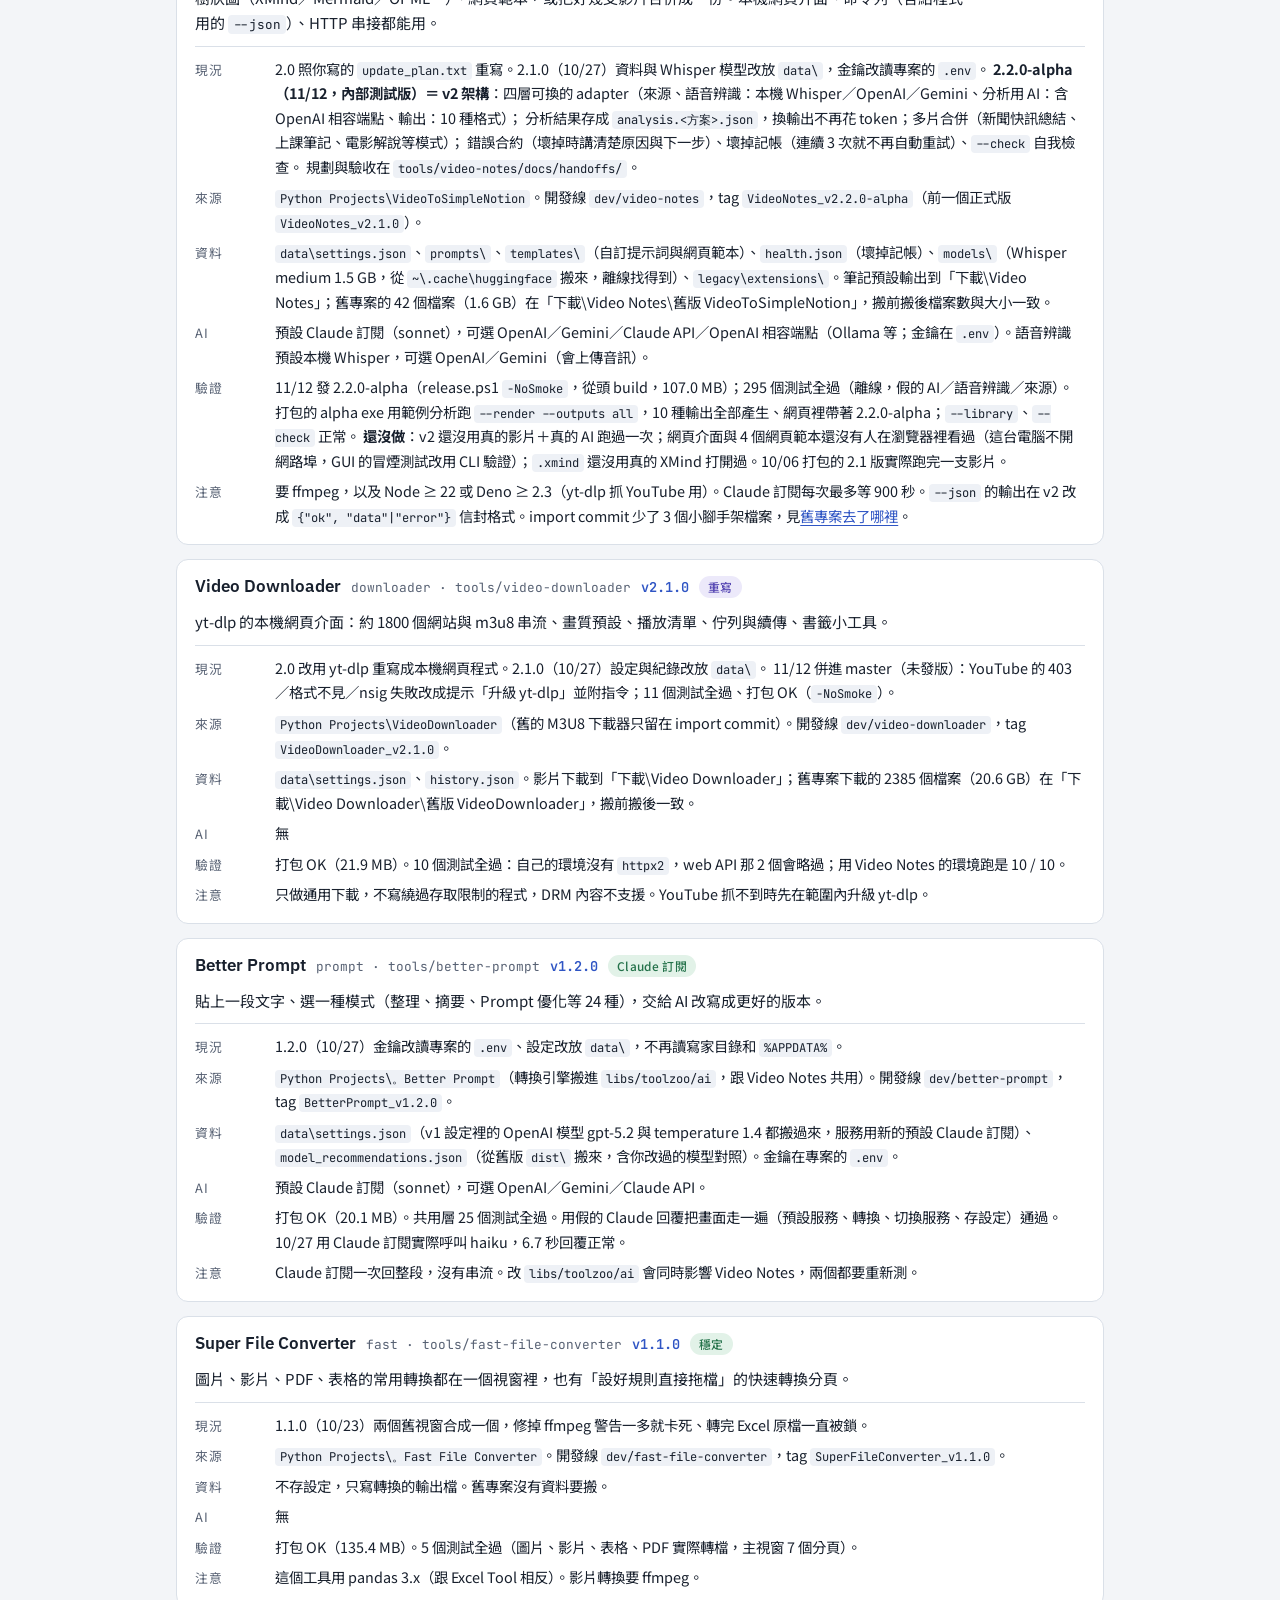
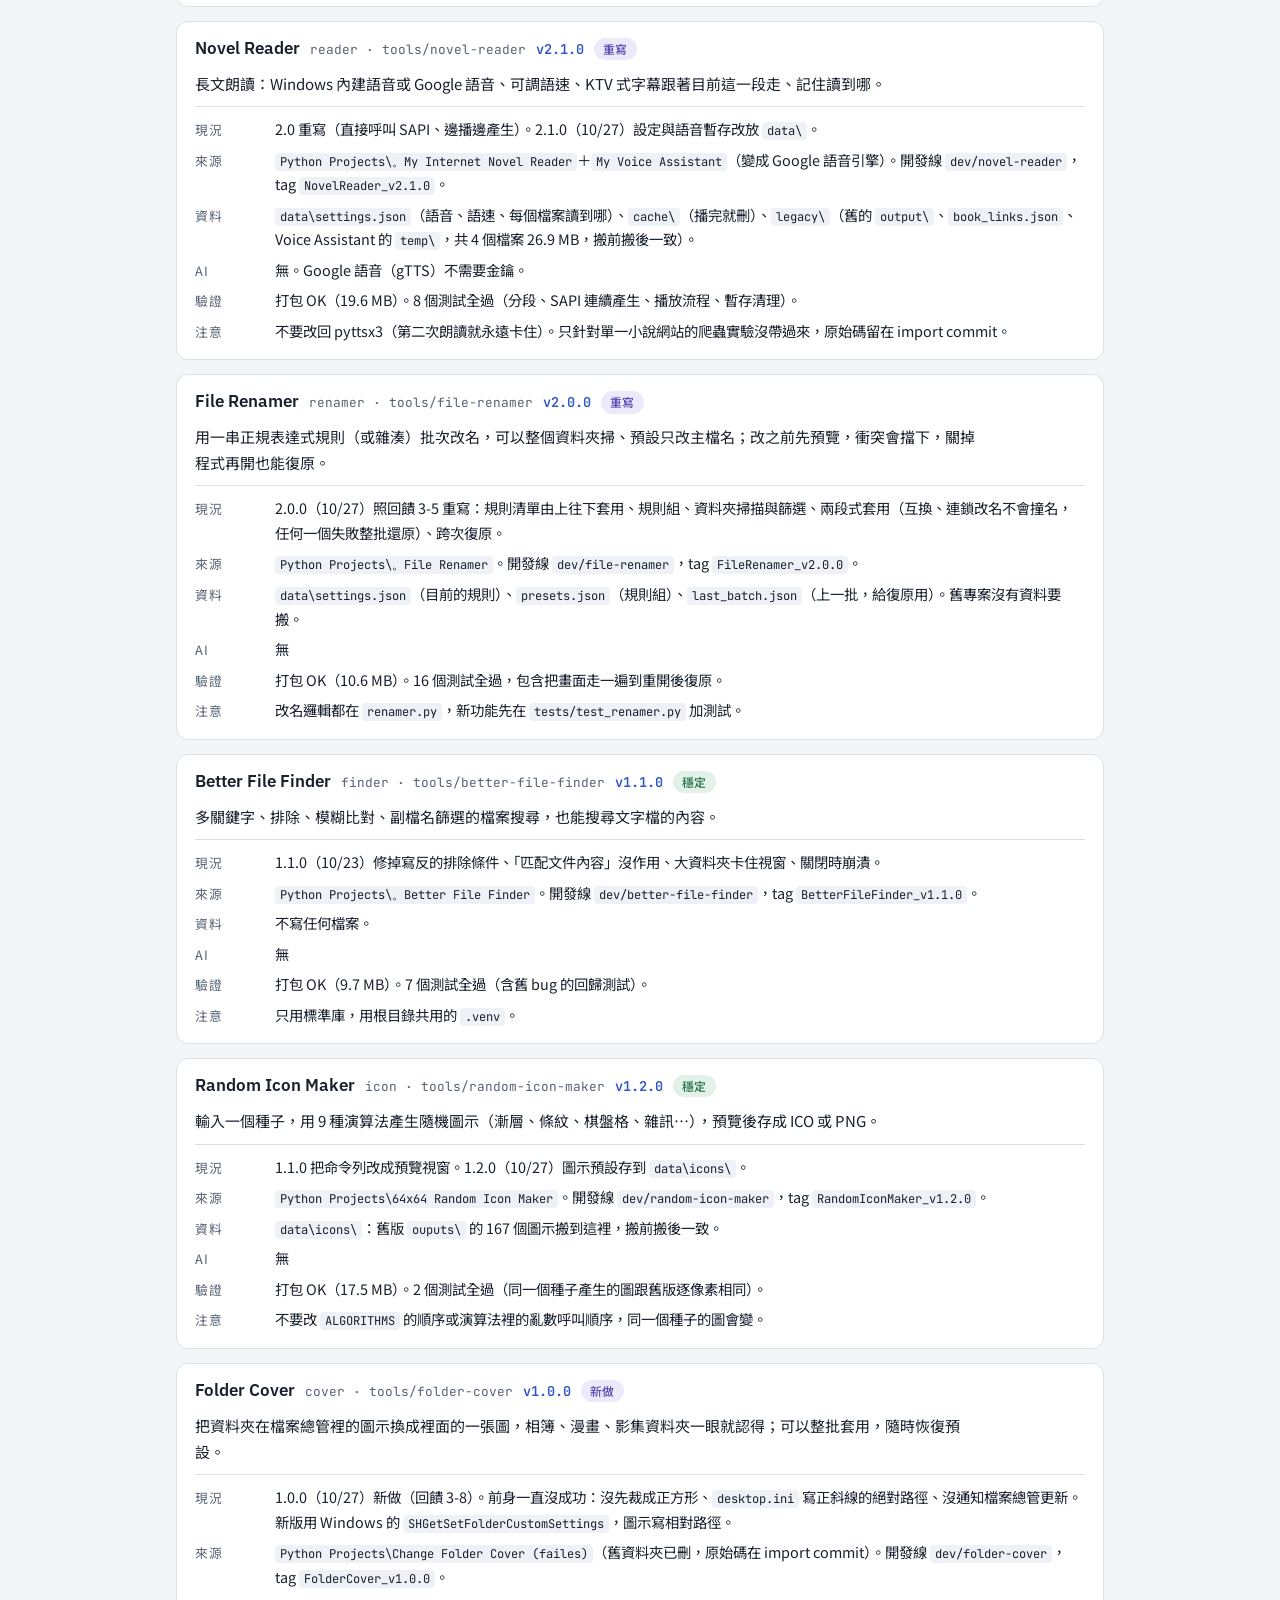
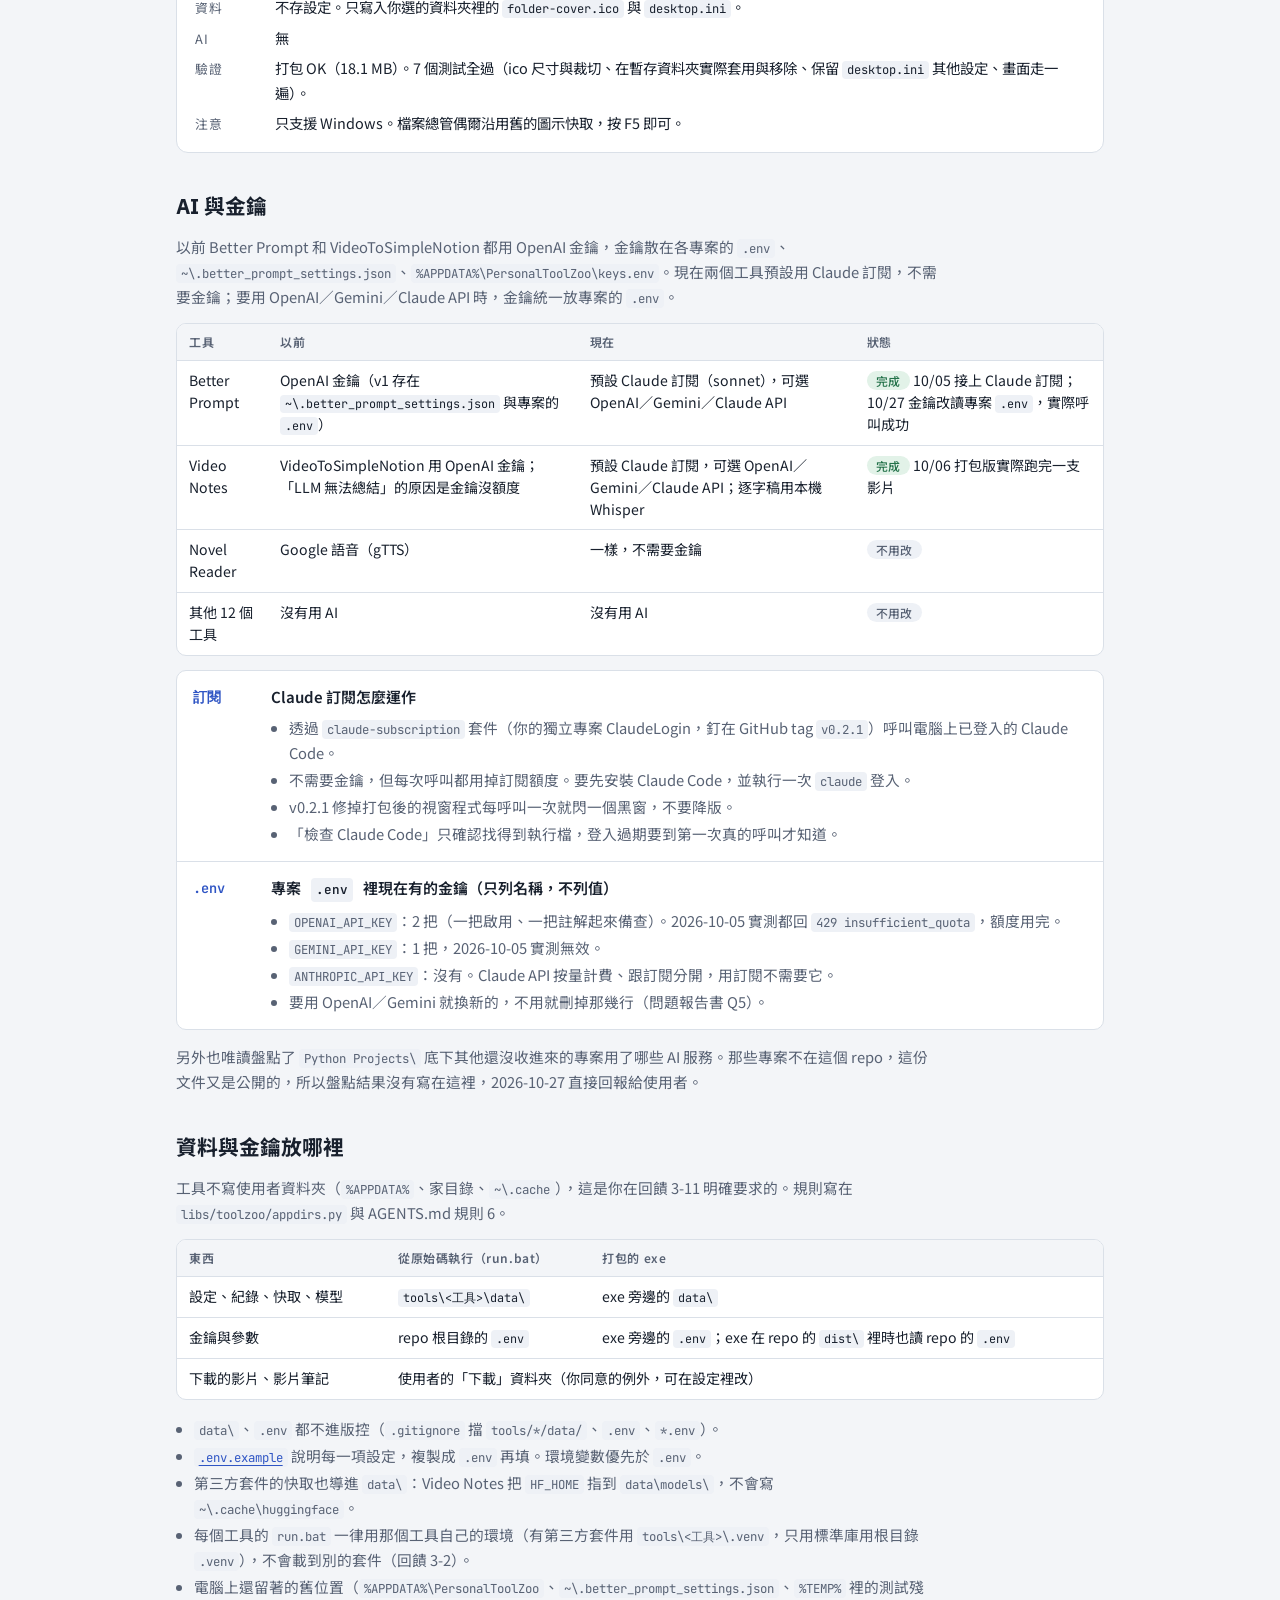
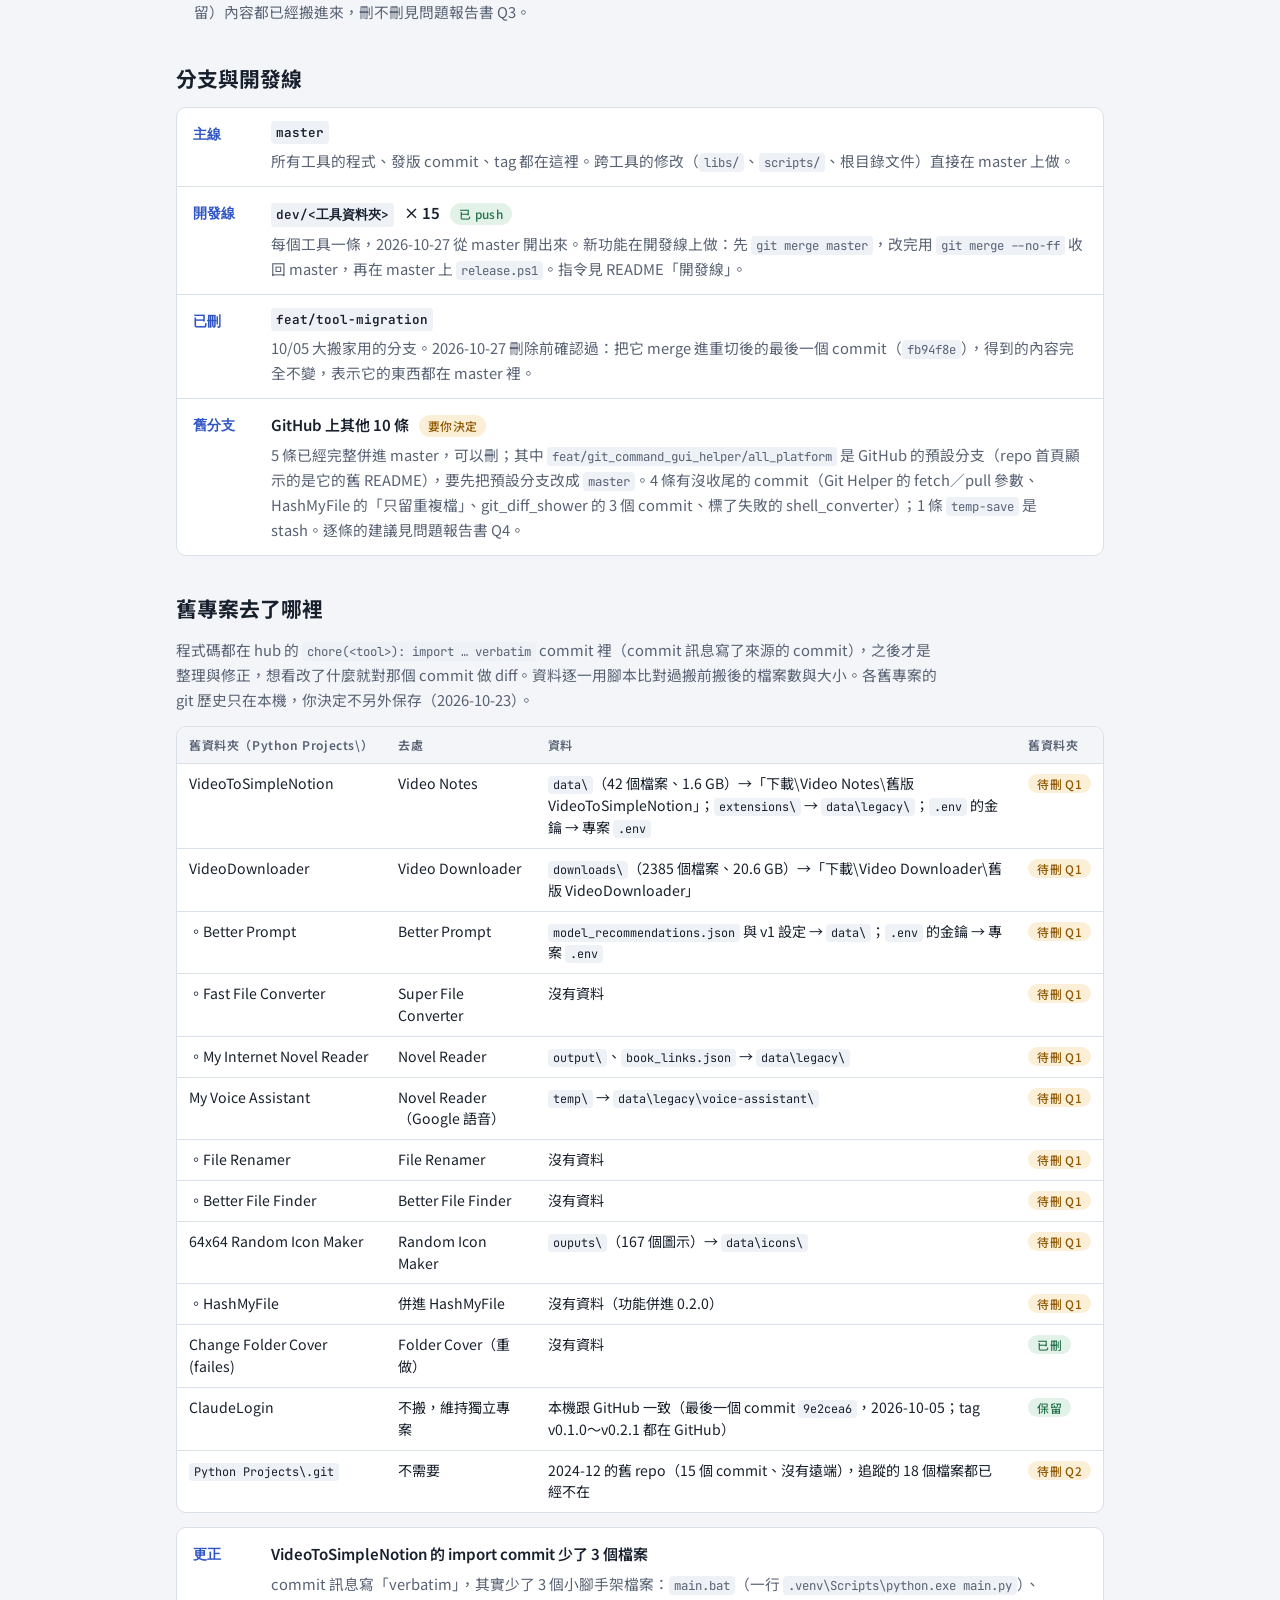
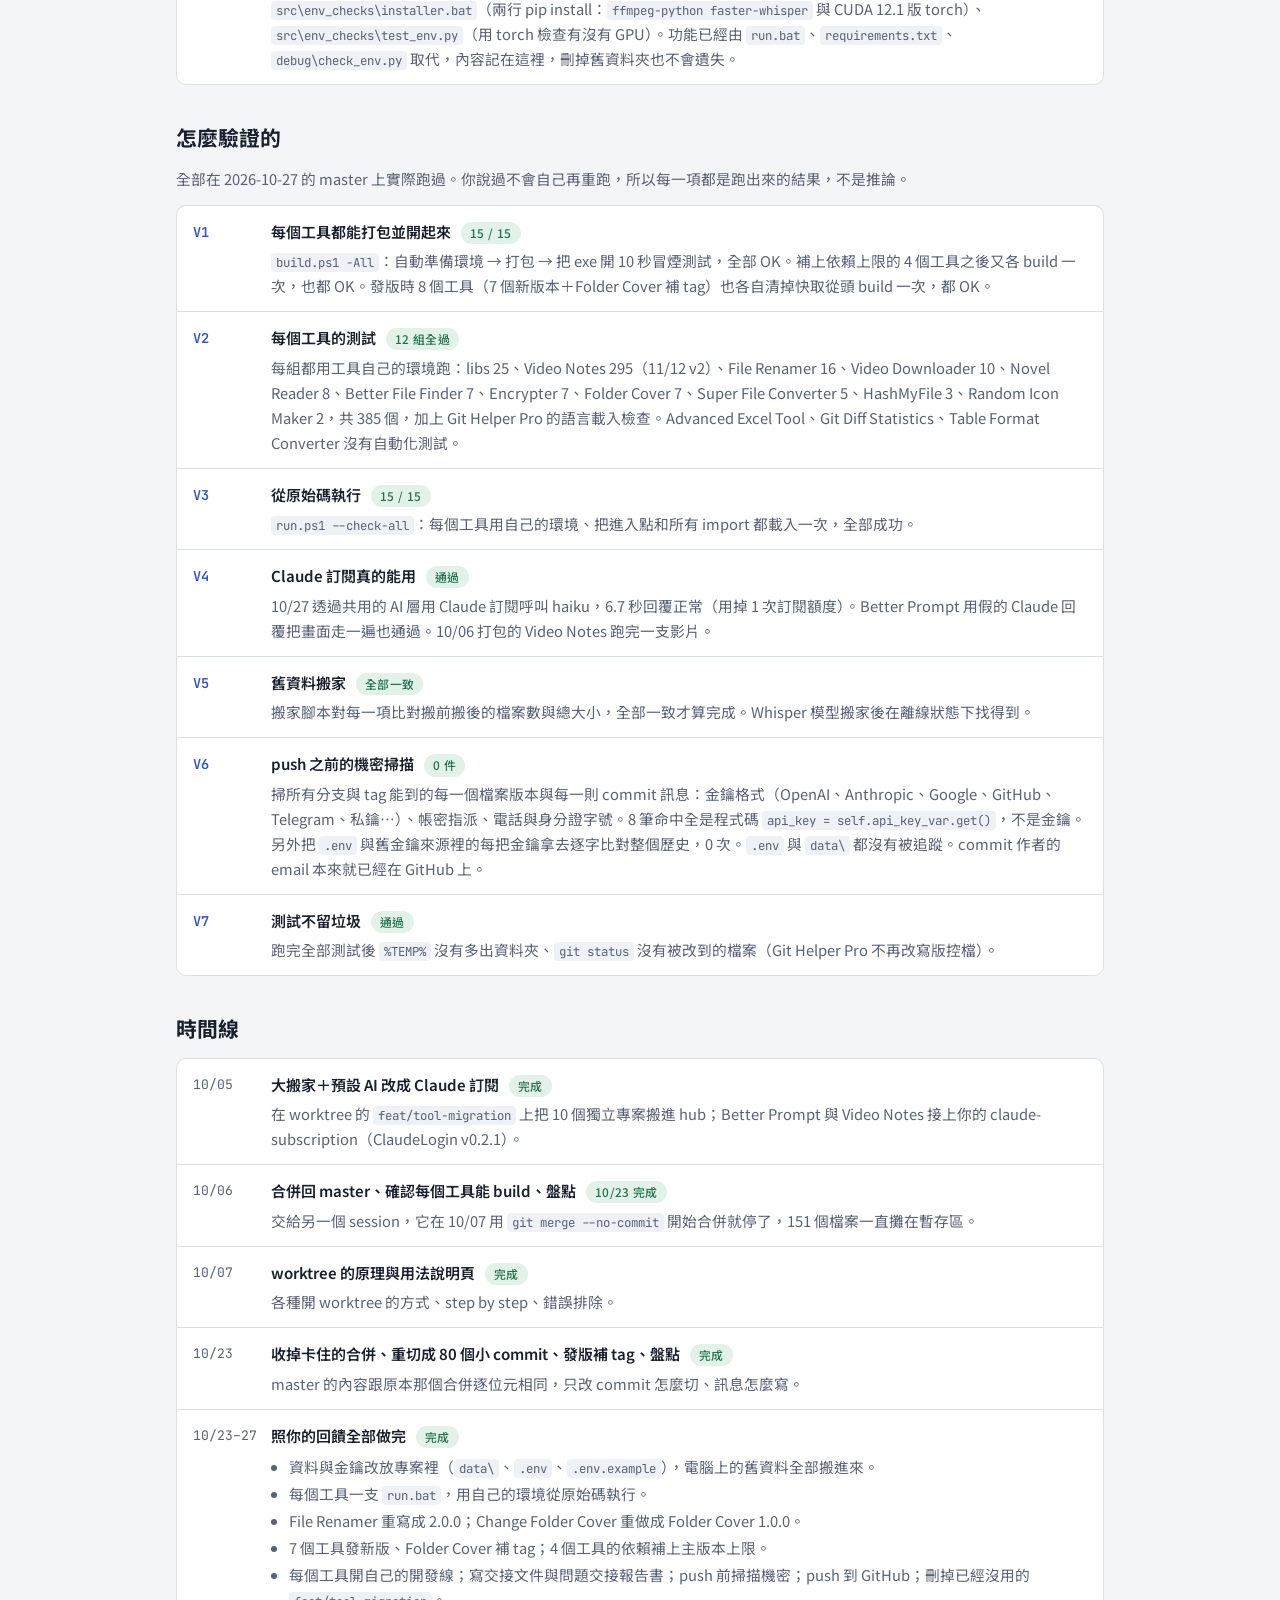
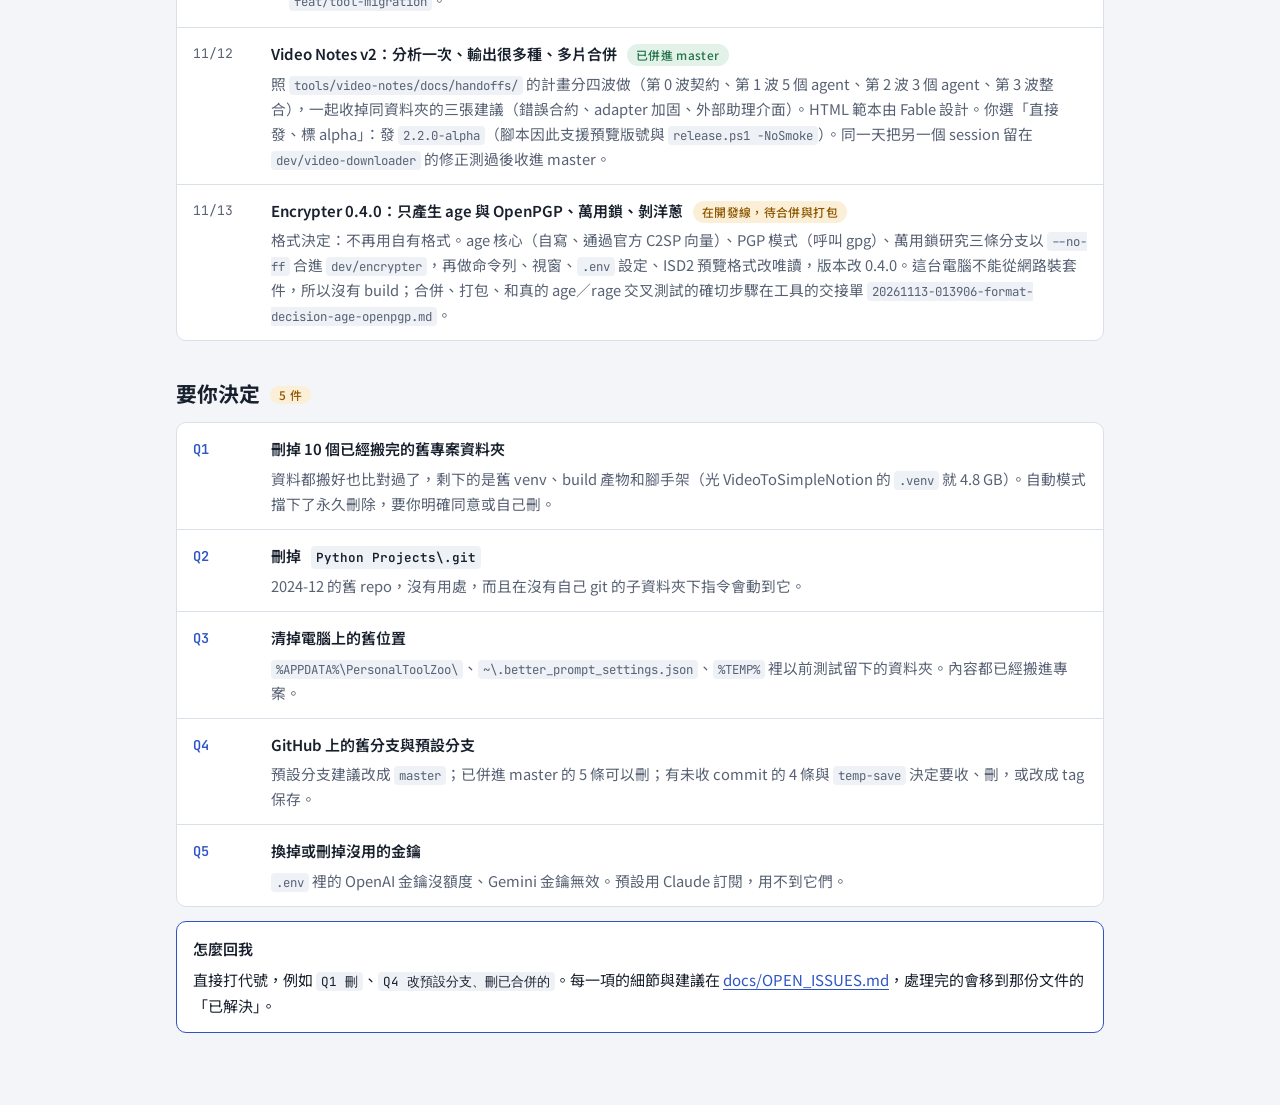
==== commit f99c89df: "docs: record Encrypter 0.4.0 test, build and exe smoke results 工具 README「現況」、hub 的 HANDOFF.html 與 OP" ====
--- a/docs/HANDOFF.html
+++ b/docs/HANDOFF.html
@@ -171,7 +171,7 @@
         <tbody>
           <tr class="group"><td colspan="8">原本就在 hub（從各自的封存分支收進來）</td></tr>
           <tr><td><a href="#t-git-helper-pro">Git Helper Pro</a></td><td class="mono">githelper</td><td class="mono">1.6.5</td><td class="mono">dev/git-helper-pro</td><td>視窗＋主控台</td><td>無</td><td><span class="pill ok">OK</span></td><td>語言載入 ✓</td></tr>
-          <tr><td><a href="#t-encrypter">Encrypter</a></td><td class="mono">enc</td><td class="mono">0.3.0（開發線 0.4.0 待發版）</td><td class="mono">dev/encrypter</td><td>視窗＋CLI</td><td>無</td><td><span class="pill ok">OK</span>（0.4.0 還沒打包）</td><td>0.4.0：221 ✓</td></tr>
+          <tr><td><a href="#t-encrypter">Encrypter</a></td><td class="mono">enc</td><td class="mono">0.3.0（開發線 0.4.0 待發版）</td><td class="mono">dev/encrypter</td><td>視窗＋CLI</td><td>無</td><td><span class="pill ok">OK</span>（0.4.0 已打包、冒煙 OK）</td><td>0.4.0：240 ✓</td></tr>
           <tr><td><a href="#t-table-format-converter">Table Format Converter</a></td><td class="mono">table</td><td class="mono">1.0.0</td><td class="mono">dev/table-format-converter</td><td>視窗＋主控台</td><td>無</td><td><span class="pill ok">OK</span></td><td>沒有自動化測試</td></tr>
           <tr><td><a href="#t-hash-my-file">HashMyFile</a></td><td class="mono">hash</td><td class="mono">0.2.0</td><td class="mono">dev/hash-my-file</td><td>視窗＋主控台</td><td>無</td><td><span class="pill ok">OK</span></td><td>3 ✓</td></tr>
           <tr><td><a href="#t-excel-tool">Advanced Excel Tool</a></td><td class="mono">excel</td><td class="mono">0.1.0</td><td class="mono">dev/excel-tool</td><td>視窗＋CLI</td><td>無</td><td><span class="pill ok">OK</span></td><td>沒有自動化測試</td></tr>
@@ -213,16 +213,16 @@
       </article>
 
       <article class="tool" id="t-encrypter">
-        <header><h3>Encrypter</h3><span class="short">enc · tools/encrypter</span><span class="ver">v0.3.0</span><span class="pill ok">穩定</span><span class="pill warn">0.4.0 在開發線，待合併、打包、驗收</span></header>
+        <header><h3>Encrypter</h3><span class="short">enc · tools/encrypter</span><span class="ver">v0.3.0</span><span class="pill ok">穩定</span><span class="pill warn">0.4.0 在開發線，待合併、發版</span></header>
         <p class="purpose">把檔案或資料夾加密成公開標準格式：簡單模式＝age（預設）、PGP 模式＝OpenPGP（呼叫電腦上的 gpg）。這個工具不見了，別的電腦用 age／rage 或 GnuPG 也打得開。有視窗也有命令列。已發布的 v0.3.0 是舊版：自訂 <code>.isd</code> 格式、多種演算法與 Mixture（多階段）模式。</p>
         <dl class="facts">
-          <dt>現況</dt><dd>已發布的仍是 v0.3.0。<strong>0.4.0 在 <code>dev/encrypter</code> 整合完成（11/13），還沒合併回 master、還沒打包、還沒發版</strong>：① 只產生 age 與 OpenPGP 兩種公開格式；② 萬用鎖＝多收件人（同一份密文，別人用自己的鑰匙、擁有者用萬用鎖都能開，每把鎖只多約 100 bytes）；③ <code>rewrap</code>（換鎖，內容不變）與 <code>rekey</code>（換檔案金鑰整份重新加密）；④ <code>decrypt --all-layers</code> 剝洋蔥一路解到底，解不開的那層會說「第 N 層需要別的鑰匙」；⑤ 命令列 <code>python -m crypto_tool encrypt|decrypt|inspect|keygen|rewrap|rekey|--check</code>（<code>--json</code>、固定退出碼、密語不能放在參數）；⑥ 新視窗：兩種模式、誰可以打開（密語／公鑰／萬用鎖）、金鑰分頁可產生金鑰與設定萬用鎖；⑦ 開發線上那個從沒發版的自有格式改稱「ISD2 預覽格式（已停用）」，只能解密。舊的 <code>.isd</code>、Mixture 照舊在「關於 → 開啟舊版工具」。<strong>age 部分是自寫實作</strong>：通過官方 C2SP 測試向量 128 個，但沒有外部審閱、也還沒用真的 age／rage 交叉測試；做完交叉測試前，重要資料請留著原檔。</dd>
+          <dt>現況</dt><dd>已發布的仍是 v0.3.0。<strong>0.4.0 在 <code>dev/encrypter</code> 整合完成並打包驗證（11/13），還沒合併回 master、還沒發版</strong>：① 只產生 age 與 OpenPGP 兩種公開格式；② 萬用鎖＝多收件人（同一份密文，別人用自己的鑰匙、擁有者用萬用鎖都能開，可以同時綁好幾把，每把鎖只多約 100 bytes）；③ <code>rewrap</code>（換鎖，內容不變）與 <code>rekey</code>（換檔案金鑰整份重新加密）；④ <code>decrypt --all-layers</code> 剝洋蔥一路解到底，解不開的那層會說「第 N 層需要別的鑰匙」；⑤ 命令列 <code>python -m crypto_tool encrypt|decrypt|inspect|keygen|rewrap|rekey|--check</code>（<code>--json</code>、固定退出碼、密語不能放在參數）；⑥ 新視窗：兩種模式、誰可以打開（密語／公鑰／萬用鎖）、金鑰分頁可產生金鑰與設定萬用鎖；⑦ 開發線上那個從沒發版的自有格式改稱「ISD2 預覽格式（已停用）」，只能解密。舊的 <code>.isd</code>、Mixture 照舊在「關於 → 開啟舊版工具」。<strong>age 部分是自寫實作</strong>：通過官方 C2SP 測試向量 128 個，但沒有外部審閱、也還沒用真的 age／rage 交叉測試；做完交叉測試前，重要資料請留著原檔。</dd>
           <dt>金鑰</dt><dd>私鑰（身分檔，例如 <code>.decryption_code.env</code>）或密語不見，加密的東西就打不開——除非加密時也加了萬用鎖。<strong>萬用鎖的私鑰要離線另外收好</strong>（隨身碟＋紙本），不要放在這台電腦上。<code>.env</code> 只放萬用鎖的公鑰與身分檔的路徑（<code>ENCRYPTER_MASTER_RECIPIENT</code>、<code>ENCRYPTER_IDENTITY_FILE</code> 等），不放私鑰。細節見工具 README。</dd>
           <dt>來源</dt><dd>封存分支 <code>feat/Encrypter/all_platform</code>。開發線 <code>dev/encrypter</code>（已合併 <code>dev/encrypter-age</code>、<code>dev/encrypter-pgp</code>、<code>research/master-lock</code>），tag <code>Encrypter_v0.3.0</code>。</dd>
           <dt>資料</dt><dd>設定只有 <code>.env</code> 裡的幾個公鑰與路徑；其他只寫你選的加密／解密輸出檔。PGP 模式每次操作在 <code>data\g\</code> 開一個暫時的金鑰環資料夾，用完就刪。</dd>
           <dt>AI</dt><dd>無</dd>
-          <dt>驗證</dt><dd>v0.3.0：打包 OK（19.3 MB），7 個測試全過。0.4.0（11/13，Python 3.11＋cryptography 50，在另一個環境跑）：225 個測試中 221 過、2 個舊測試缺 pycryptodome 匯入失敗（原本就如此）、2 個略過；含 age 官方向量、PGP 實際呼叫 gpg、三層洋蔥＋萬用鎖。<strong>還沒驗證</strong>：畫面沒有人看過、工具自己的 <code>.venv</code> 與 <code>build.ps1 enc</code> 沒跑（這台不能從網路裝套件）、沒有和真的 age／rage 交叉測試、Gpg4win 沒實測。擁有者要跑的確切指令在 <code>tools/encrypter/docs/handoffs/20261113-013906-format-decision-age-openpgp.md</code>。</dd>
-          <dt>注意</dt><dd><code>ttkbootstrap</code> 不能升 2.x（打包後一啟動就崩潰）。版本已用 <code>bump-version.ps1</code> 改成 0.4.0，合併後發版用 <code>release.ps1 enc keep</code>（不再改版號）。打包的 exe 沒有主控台，命令列要從原始碼執行。舊版的 <code>core/</code> 與 <code>gui/tab_*.py</code> 不要改（舊檔靠它們解）。這一版只加密、不簽章。</dd>
+          <dt>驗證</dt><dd>v0.3.0：打包 OK（19.3 MB），7 個測試全過。0.4.0（11/13，工具自己的 <code>.venv</code>）：241 個測試 240 過、1 個略過（外部向量資料夾；內附 128 個官方向量有跑）；含 PGP 實際呼叫 gpg、三層洋蔥、多把萬用鎖。<code>build.ps1 enc -Clean</code> OK（26.3 MB），打包後的 exe 跑過 age 與 PGP 往返。<strong>還沒驗證</strong>：畫面只做了開起來的冒煙測試，<code>ui-spec.md</code> 的清單沒有人逐項點過；沒有和真的 age／rage 交叉測試；Gpg4win 沒實測。</dd>
+          <dt>注意</dt><dd><code>ttkbootstrap</code> 不能升 2.x（打包後一啟動就崩潰）。版本已用 <code>bump-version.ps1</code> 改成 0.4.0，合併後發版用 <code>release.ps1 enc keep</code>（不再改版號）。打包的 exe 是視窗程式：命令列的輸出要導到檔案或管線才看得到（給別的程式呼叫沒問題）。舊版的 <code>core/</code> 與 <code>gui/tab_*.py</code> 不要改（舊檔靠它們解）。這一版只加密、不簽章。</dd>
         </dl>
       </article>
 
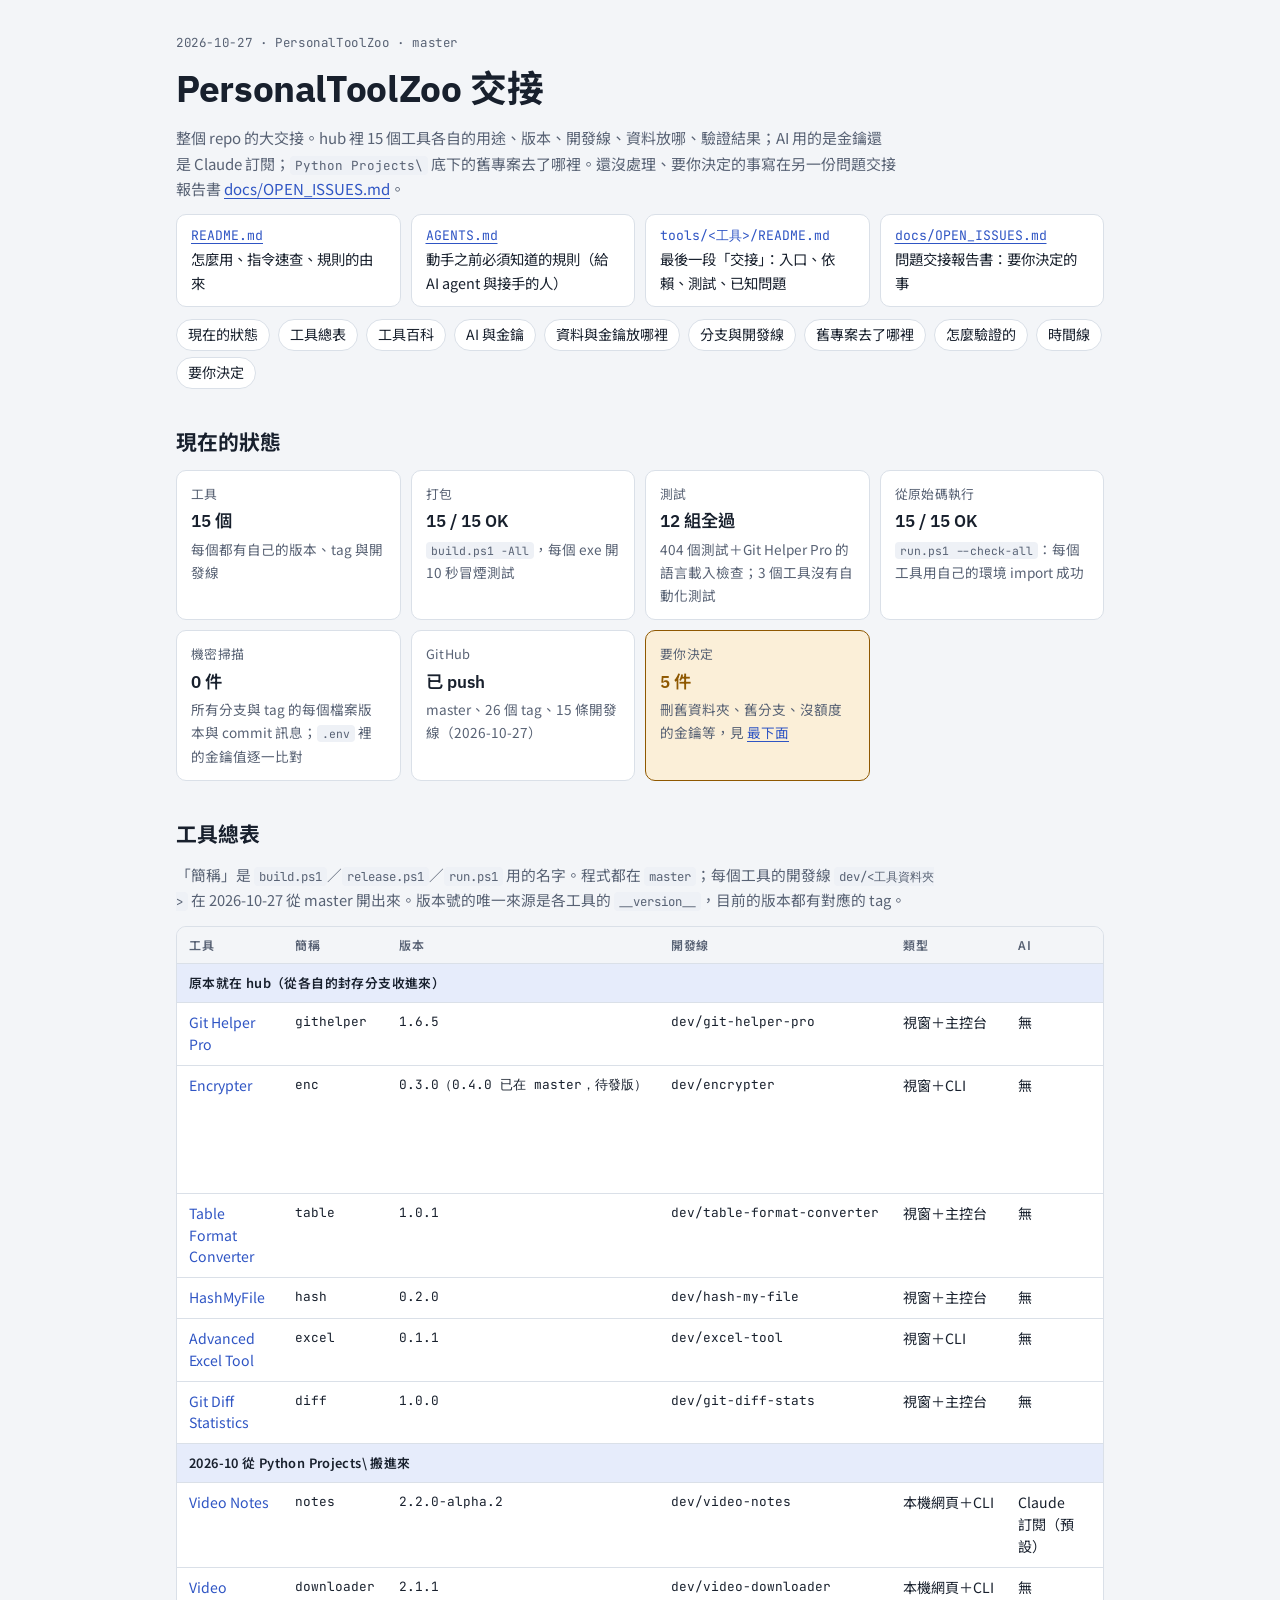
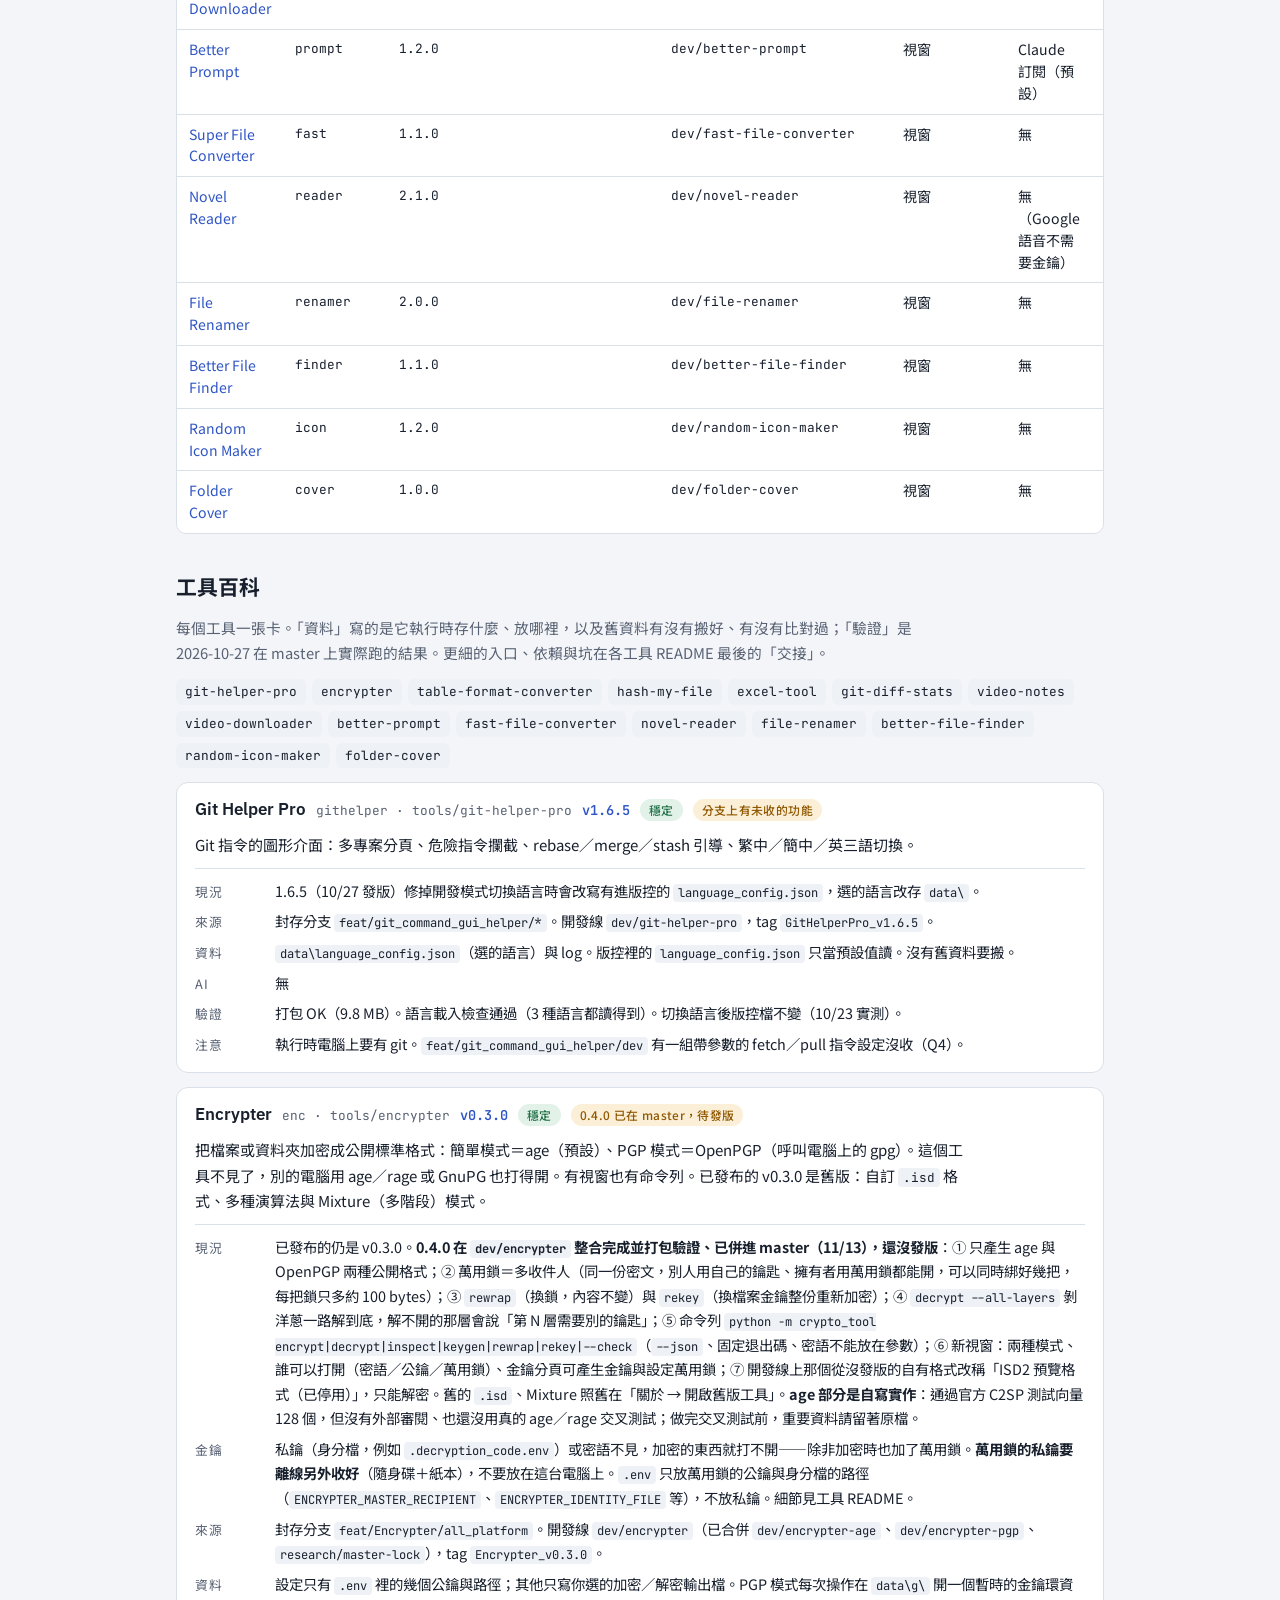
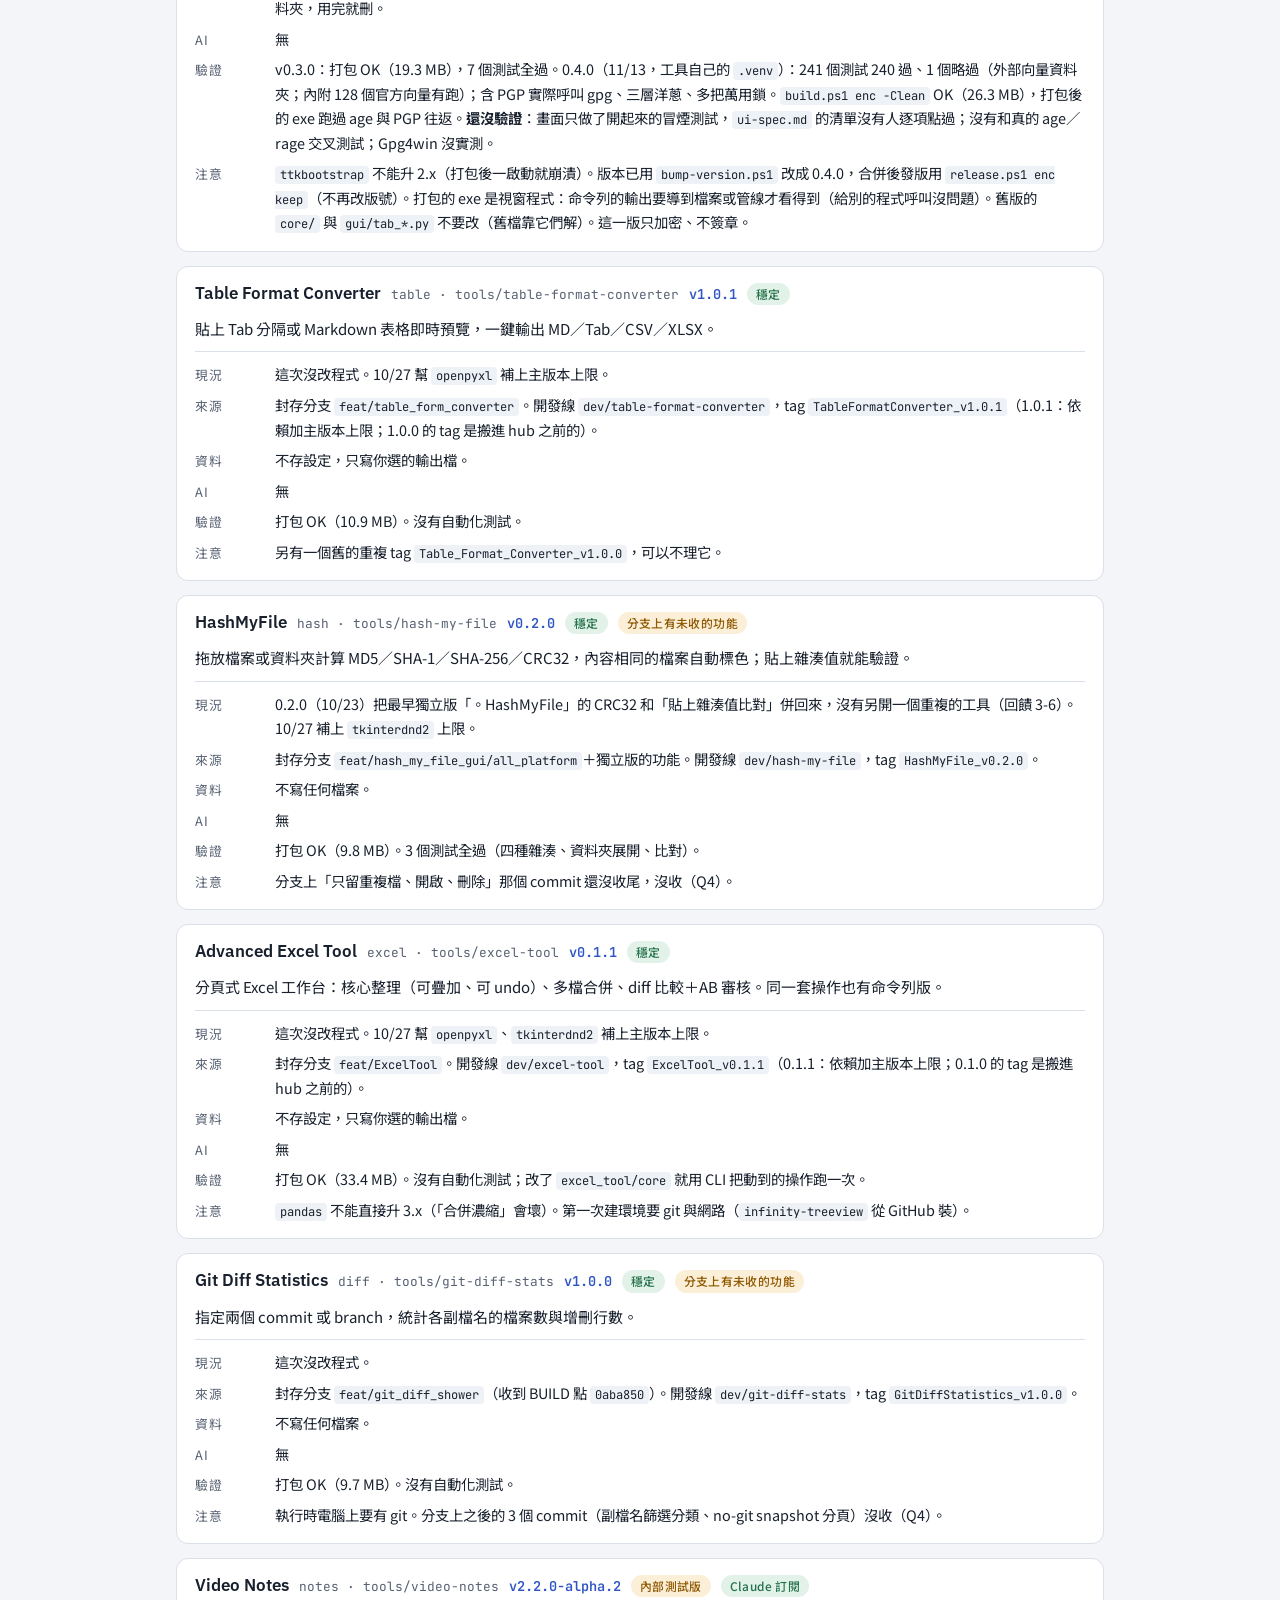
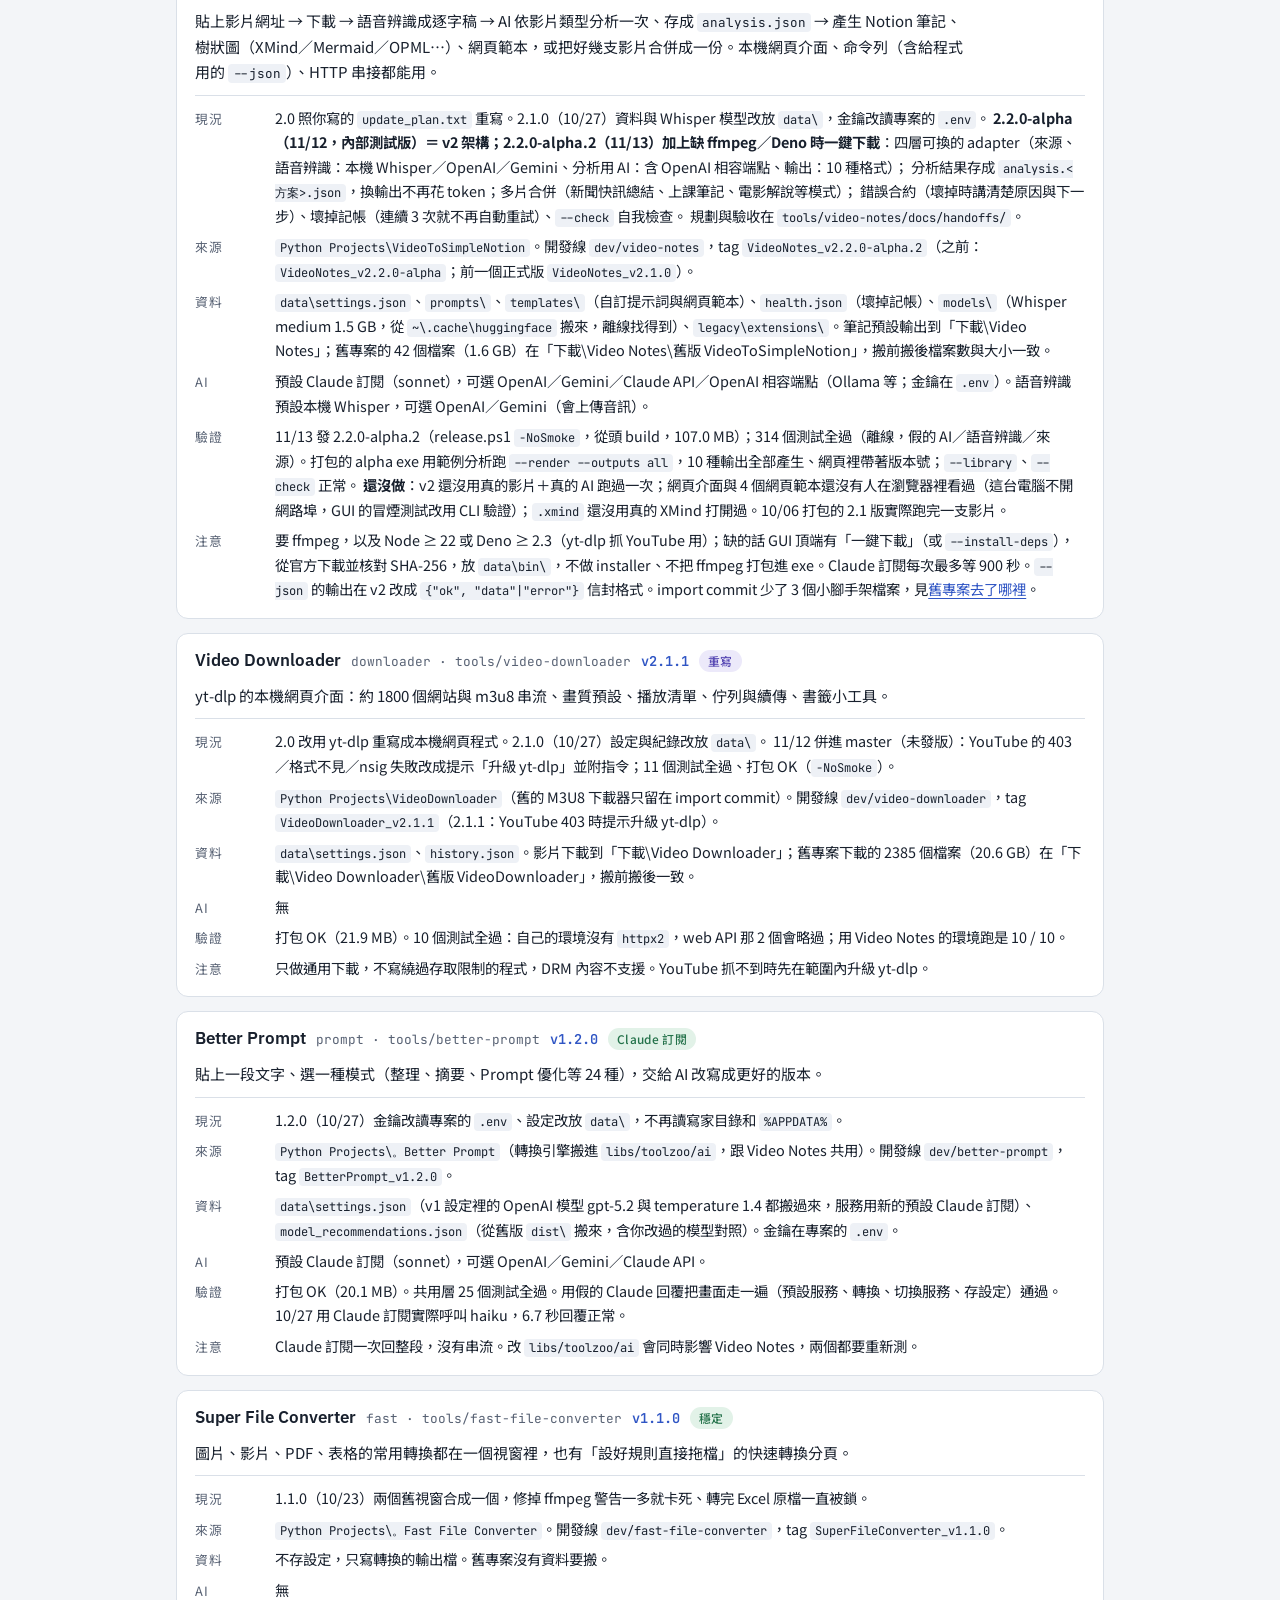
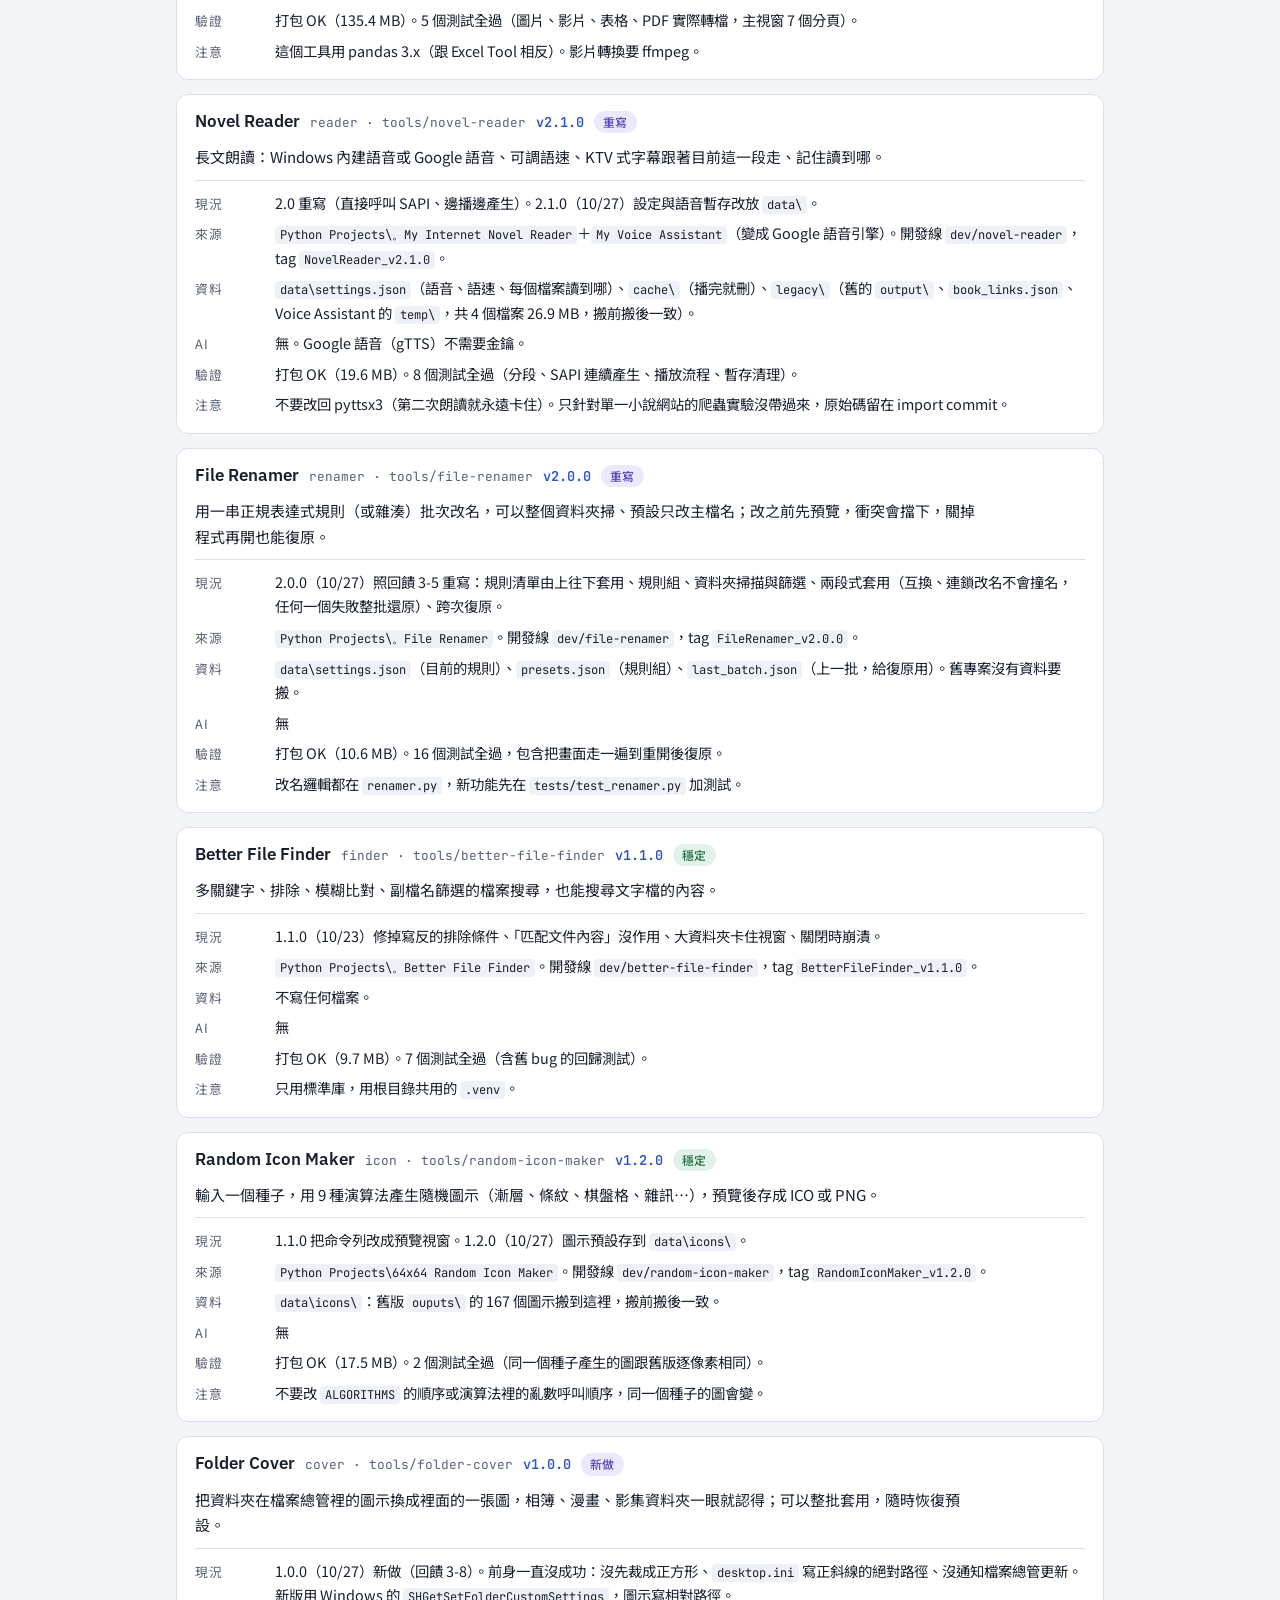
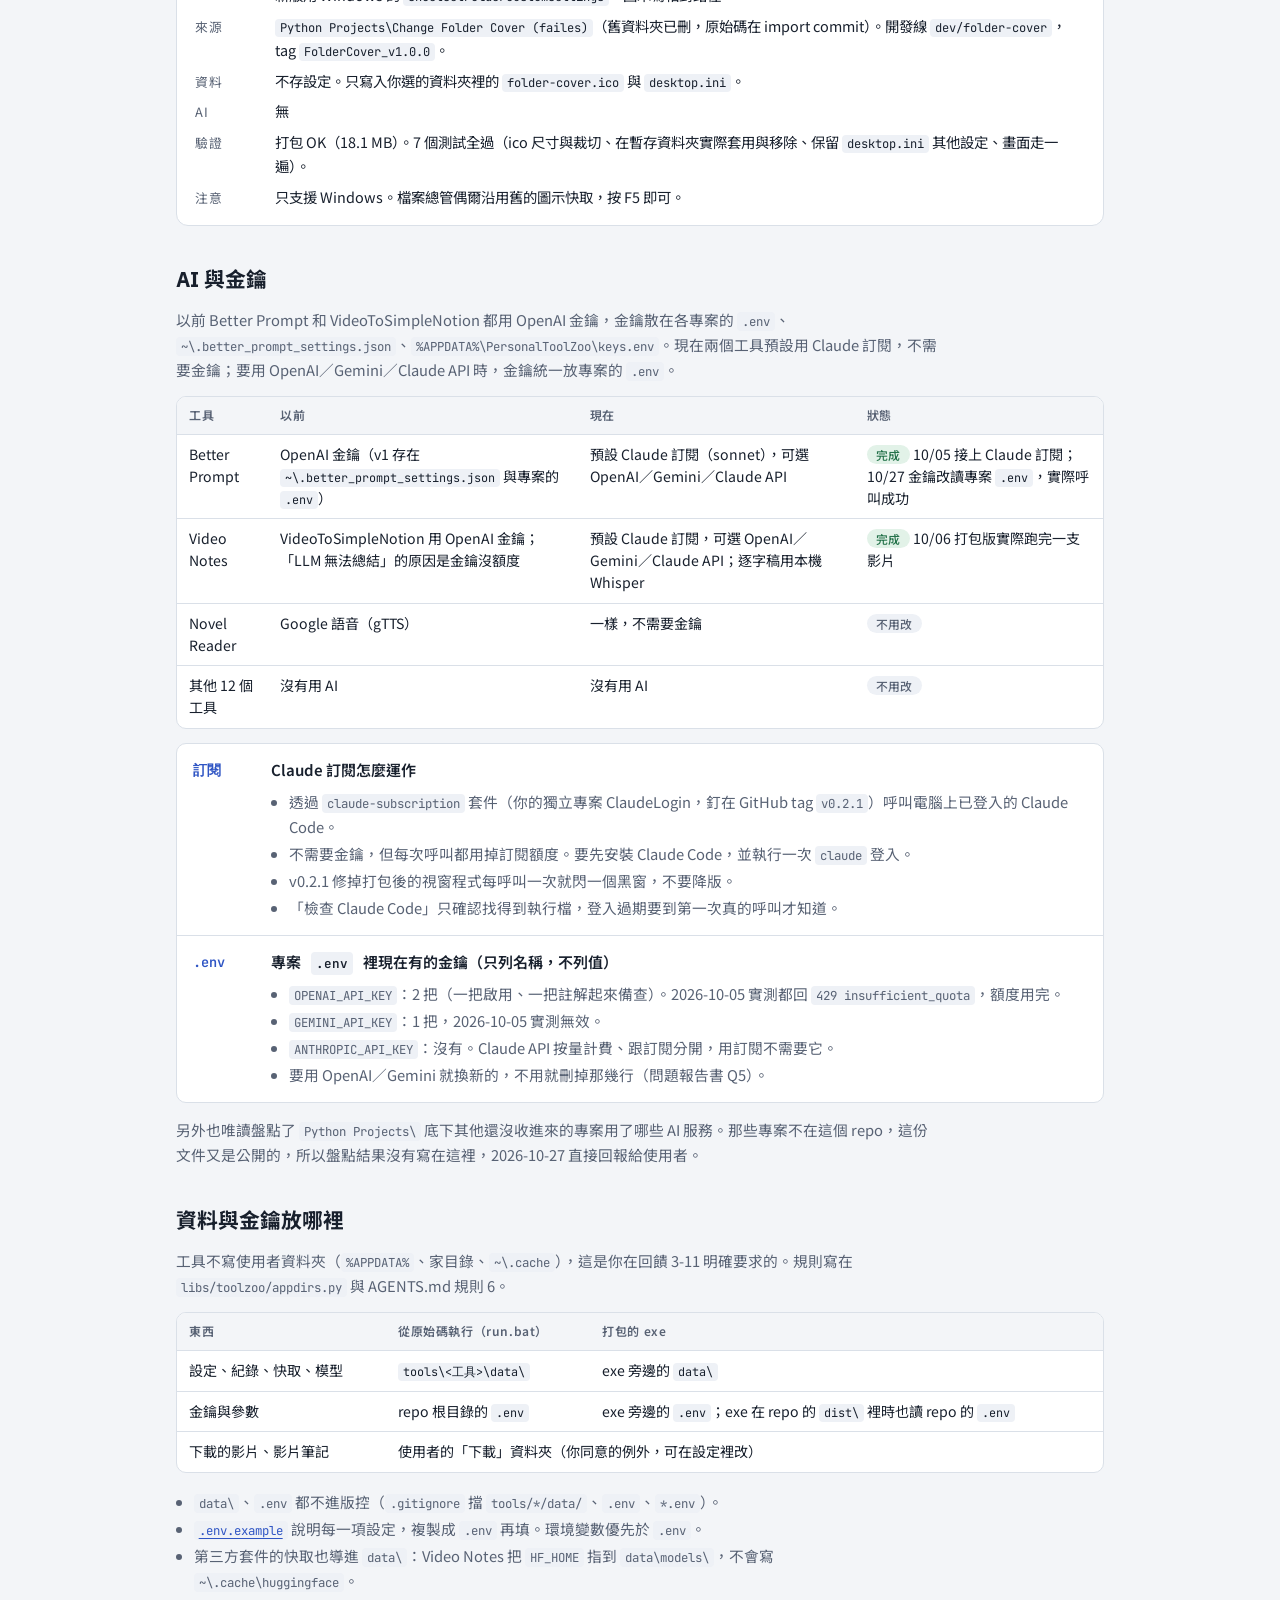
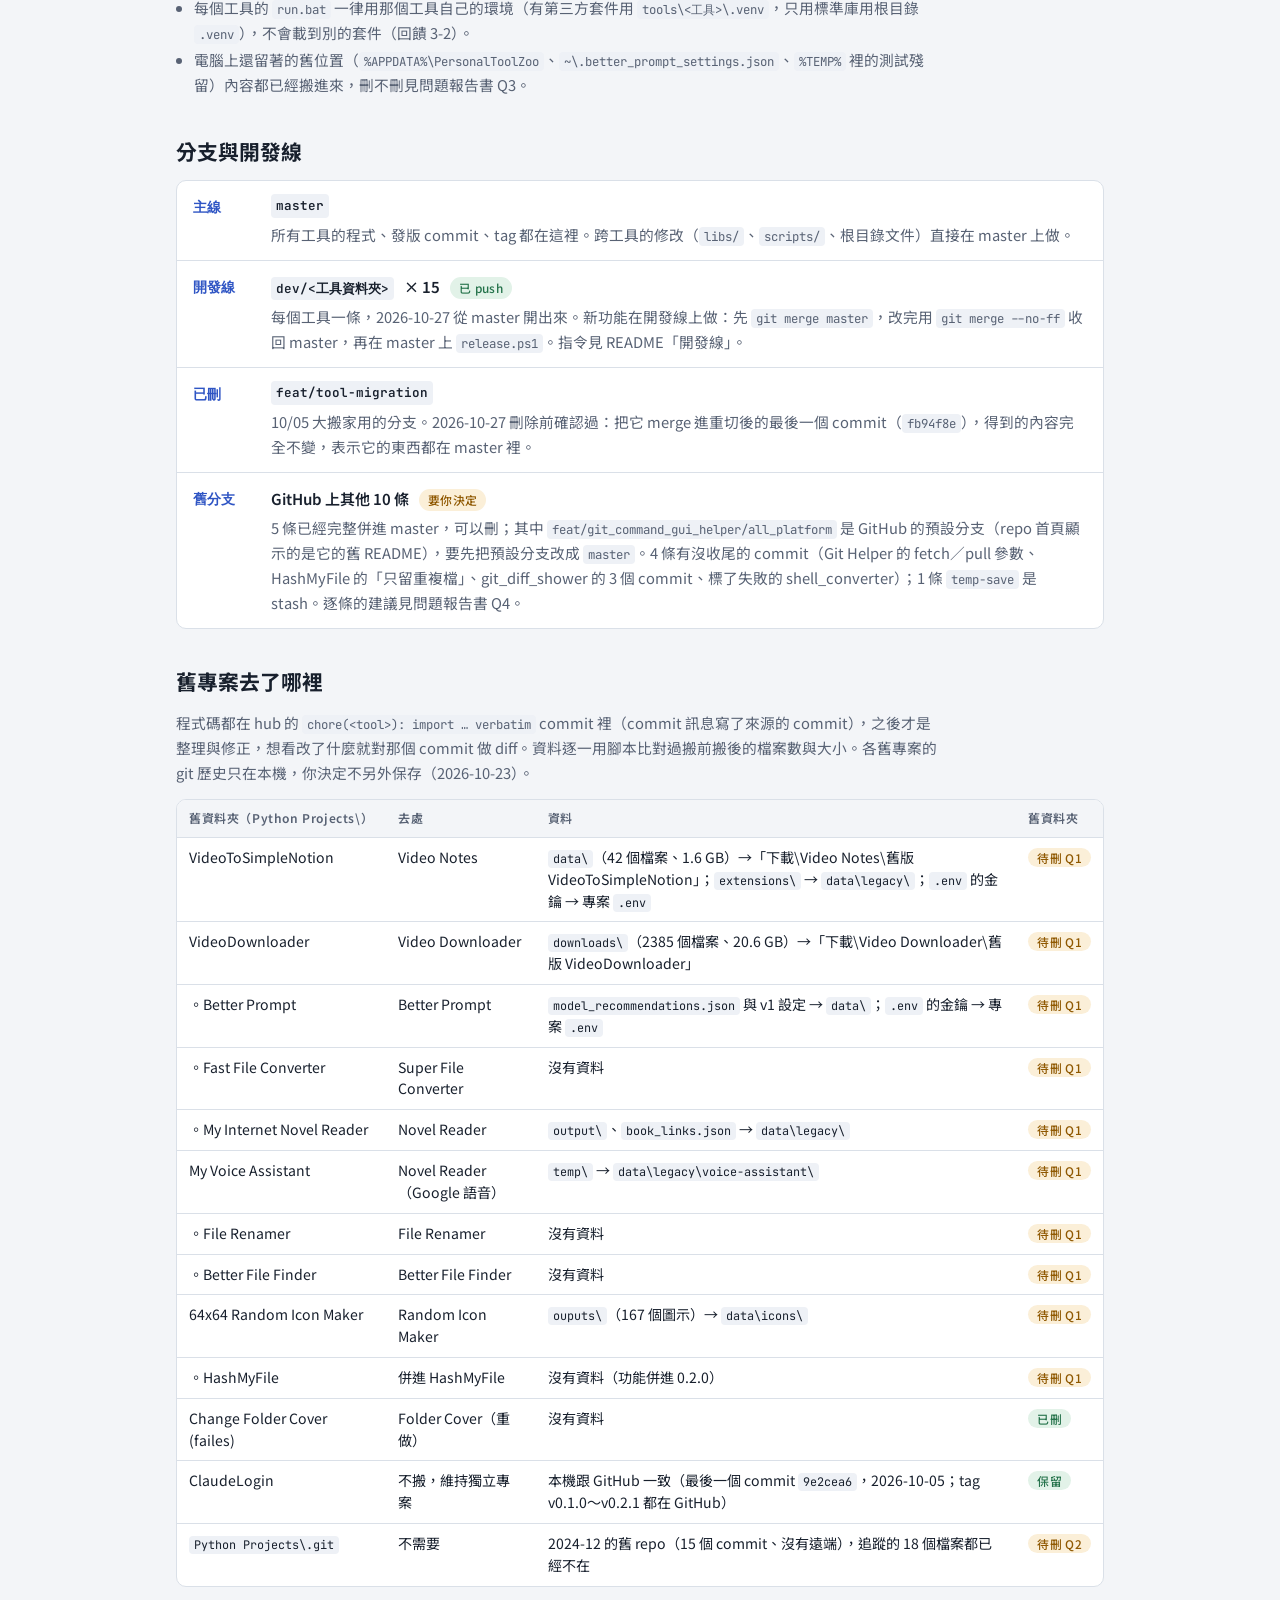
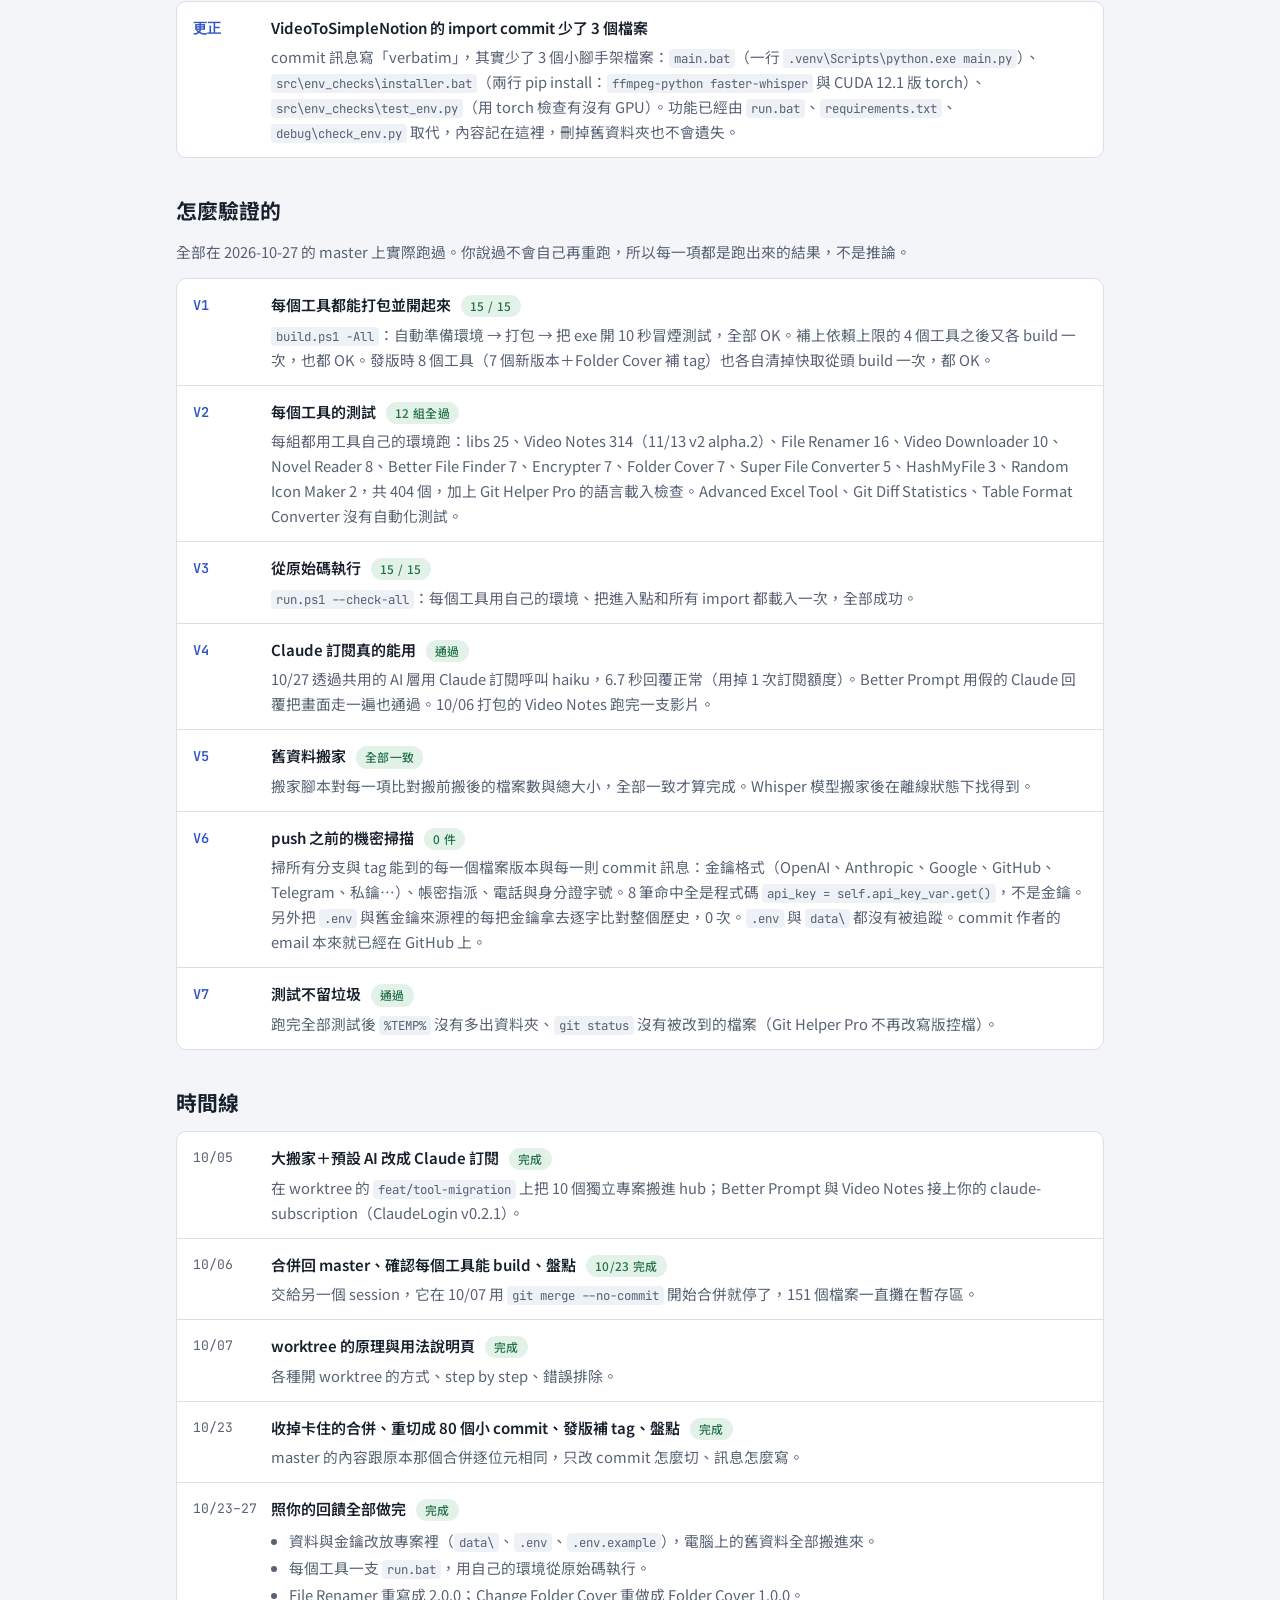
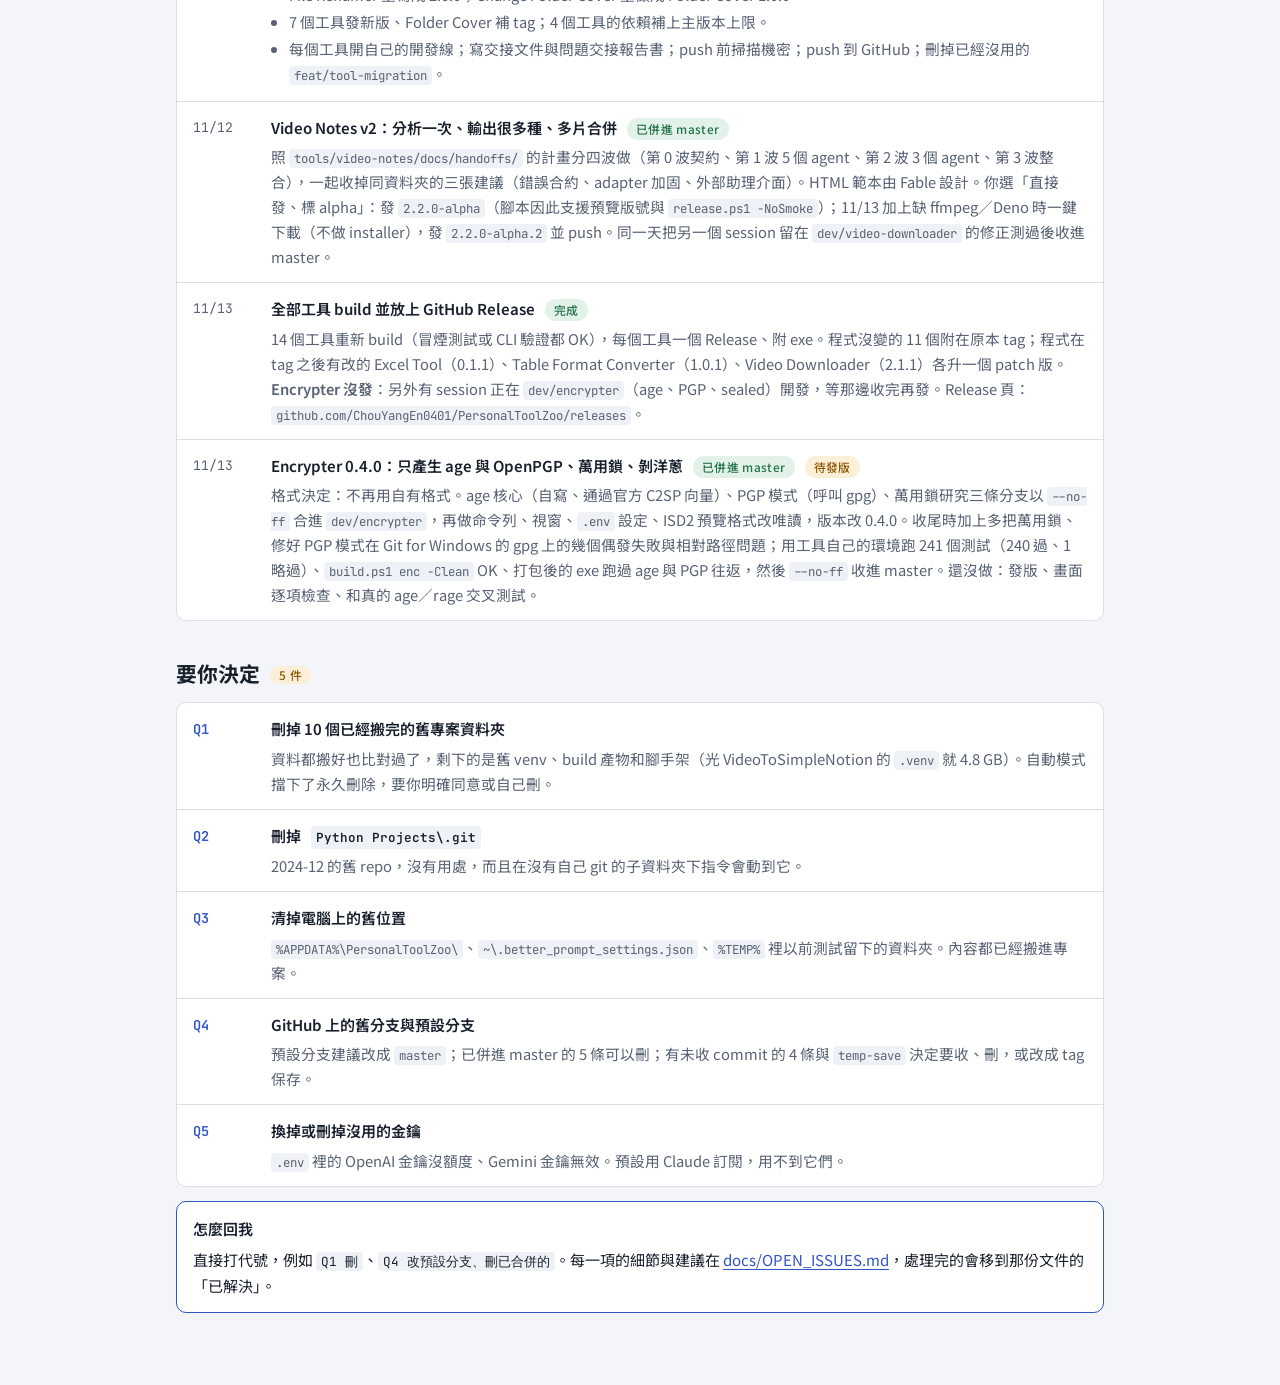
==== commit d0dc38ba: "Merge dev/encrypter: Encrypter 0.4.0 - public formats (age, OpenPGP), several master locks, onion la" ====
--- a/docs/HANDOFF.html
+++ b/docs/HANDOFF.html
@@ -154,7 +154,7 @@
     <div class="status">
       <div class="stat"><span class="k">工具</span><span class="v">15 個</span><span class="d">每個都有自己的版本、tag 與開發線</span></div>
       <div class="stat"><span class="k">打包</span><span class="v">15 / 15 OK</span><span class="d"><code>build.ps1 -All</code>，每個 exe 開 10 秒冒煙測試</span></div>
-      <div class="stat"><span class="k">測試</span><span class="v">12 組全過</span><span class="d">385 個測試＋Git Helper Pro 的語言載入檢查；3 個工具沒有自動化測試</span></div>
+      <div class="stat"><span class="k">測試</span><span class="v">12 組全過</span><span class="d">404 個測試＋Git Helper Pro 的語言載入檢查；3 個工具沒有自動化測試</span></div>
       <div class="stat"><span class="k">從原始碼執行</span><span class="v">15 / 15 OK</span><span class="d"><code>run.ps1 --check-all</code>：每個工具用自己的環境 import 成功</span></div>
       <div class="stat"><span class="k">機密掃描</span><span class="v">0 件</span><span class="d">所有分支與 tag 的每個檔案版本與 commit 訊息；<code>.env</code> 裡的金鑰值逐一比對</span></div>
       <div class="stat"><span class="k">GitHub</span><span class="v">已 push</span><span class="d">master、26 個 tag、15 條開發線（2026-10-27）</span></div>
@@ -171,14 +171,14 @@
         <tbody>
           <tr class="group"><td colspan="8">原本就在 hub（從各自的封存分支收進來）</td></tr>
           <tr><td><a href="#t-git-helper-pro">Git Helper Pro</a></td><td class="mono">githelper</td><td class="mono">1.6.5</td><td class="mono">dev/git-helper-pro</td><td>視窗＋主控台</td><td>無</td><td><span class="pill ok">OK</span></td><td>語言載入 ✓</td></tr>
-          <tr><td><a href="#t-encrypter">Encrypter</a></td><td class="mono">enc</td><td class="mono">0.3.0（開發線 0.4.0 待發版）</td><td class="mono">dev/encrypter</td><td>視窗＋CLI</td><td>無</td><td><span class="pill ok">OK</span>（0.4.0 已打包、冒煙 OK）</td><td>0.4.0：240 ✓</td></tr>
-          <tr><td><a href="#t-table-format-converter">Table Format Converter</a></td><td class="mono">table</td><td class="mono">1.0.0</td><td class="mono">dev/table-format-converter</td><td>視窗＋主控台</td><td>無</td><td><span class="pill ok">OK</span></td><td>沒有自動化測試</td></tr>
+          <tr><td><a href="#t-encrypter">Encrypter</a></td><td class="mono">enc</td><td class="mono">0.3.0（0.4.0 已在 master，待發版）</td><td class="mono">dev/encrypter</td><td>視窗＋CLI</td><td>無</td><td><span class="pill ok">OK</span>（0.4.0 已打包、冒煙 OK）</td><td>0.4.0：240 ✓</td></tr>
+          <tr><td><a href="#t-table-format-converter">Table Format Converter</a></td><td class="mono">table</td><td class="mono">1.0.1</td><td class="mono">dev/table-format-converter</td><td>視窗＋主控台</td><td>無</td><td><span class="pill ok">OK</span></td><td>沒有自動化測試</td></tr>
           <tr><td><a href="#t-hash-my-file">HashMyFile</a></td><td class="mono">hash</td><td class="mono">0.2.0</td><td class="mono">dev/hash-my-file</td><td>視窗＋主控台</td><td>無</td><td><span class="pill ok">OK</span></td><td>3 ✓</td></tr>
-          <tr><td><a href="#t-excel-tool">Advanced Excel Tool</a></td><td class="mono">excel</td><td class="mono">0.1.0</td><td class="mono">dev/excel-tool</td><td>視窗＋CLI</td><td>無</td><td><span class="pill ok">OK</span></td><td>沒有自動化測試</td></tr>
+          <tr><td><a href="#t-excel-tool">Advanced Excel Tool</a></td><td class="mono">excel</td><td class="mono">0.1.1</td><td class="mono">dev/excel-tool</td><td>視窗＋CLI</td><td>無</td><td><span class="pill ok">OK</span></td><td>沒有自動化測試</td></tr>
           <tr><td><a href="#t-git-diff-stats">Git Diff Statistics</a></td><td class="mono">diff</td><td class="mono">1.0.0</td><td class="mono">dev/git-diff-stats</td><td>視窗＋主控台</td><td>無</td><td><span class="pill ok">OK</span></td><td>沒有自動化測試</td></tr>
           <tr class="group"><td colspan="8">2026-10 從 Python Projects\ 搬進來</td></tr>
-          <tr><td><a href="#t-video-notes">Video Notes</a></td><td class="mono">notes</td><td class="mono">2.2.0-alpha</td><td class="mono">dev/video-notes</td><td>本機網頁＋CLI</td><td>Claude 訂閱（預設）</td><td><span class="pill ok">OK</span></td><td>295 ✓</td></tr>
-          <tr><td><a href="#t-video-downloader">Video Downloader</a></td><td class="mono">downloader</td><td class="mono">2.1.0</td><td class="mono">dev/video-downloader</td><td>本機網頁＋CLI</td><td>無</td><td><span class="pill ok">OK</span></td><td>10 ✓</td></tr>
+          <tr><td><a href="#t-video-notes">Video Notes</a></td><td class="mono">notes</td><td class="mono">2.2.0-alpha.2</td><td class="mono">dev/video-notes</td><td>本機網頁＋CLI</td><td>Claude 訂閱（預設）</td><td><span class="pill ok">OK</span></td><td>314 ✓</td></tr>
+          <tr><td><a href="#t-video-downloader">Video Downloader</a></td><td class="mono">downloader</td><td class="mono">2.1.1</td><td class="mono">dev/video-downloader</td><td>本機網頁＋CLI</td><td>無</td><td><span class="pill ok">OK</span></td><td>10 ✓</td></tr>
           <tr><td><a href="#t-better-prompt">Better Prompt</a></td><td class="mono">prompt</td><td class="mono">1.2.0</td><td class="mono">dev/better-prompt</td><td>視窗</td><td>Claude 訂閱（預設）</td><td><span class="pill ok">OK</span></td><td>共用層 25 ✓</td></tr>
           <tr><td><a href="#t-fast-file-converter">Super File Converter</a></td><td class="mono">fast</td><td class="mono">1.1.0</td><td class="mono">dev/fast-file-converter</td><td>視窗</td><td>無</td><td><span class="pill ok">OK</span></td><td>5 ✓</td></tr>
           <tr><td><a href="#t-novel-reader">Novel Reader</a></td><td class="mono">reader</td><td class="mono">2.1.0</td><td class="mono">dev/novel-reader</td><td>視窗</td><td>無（Google 語音不需要金鑰）</td><td><span class="pill ok">OK</span></td><td>8 ✓</td></tr>
@@ -213,10 +213,10 @@
       </article>
 
       <article class="tool" id="t-encrypter">
-        <header><h3>Encrypter</h3><span class="short">enc · tools/encrypter</span><span class="ver">v0.3.0</span><span class="pill ok">穩定</span><span class="pill warn">0.4.0 在開發線，待合併、發版</span></header>
+        <header><h3>Encrypter</h3><span class="short">enc · tools/encrypter</span><span class="ver">v0.3.0</span><span class="pill ok">穩定</span><span class="pill warn">0.4.0 已在 master，待發版</span></header>
         <p class="purpose">把檔案或資料夾加密成公開標準格式：簡單模式＝age（預設）、PGP 模式＝OpenPGP（呼叫電腦上的 gpg）。這個工具不見了，別的電腦用 age／rage 或 GnuPG 也打得開。有視窗也有命令列。已發布的 v0.3.0 是舊版：自訂 <code>.isd</code> 格式、多種演算法與 Mixture（多階段）模式。</p>
         <dl class="facts">
-          <dt>現況</dt><dd>已發布的仍是 v0.3.0。<strong>0.4.0 在 <code>dev/encrypter</code> 整合完成並打包驗證（11/13），還沒合併回 master、還沒發版</strong>：① 只產生 age 與 OpenPGP 兩種公開格式；② 萬用鎖＝多收件人（同一份密文，別人用自己的鑰匙、擁有者用萬用鎖都能開，可以同時綁好幾把，每把鎖只多約 100 bytes）；③ <code>rewrap</code>（換鎖，內容不變）與 <code>rekey</code>（換檔案金鑰整份重新加密）；④ <code>decrypt --all-layers</code> 剝洋蔥一路解到底，解不開的那層會說「第 N 層需要別的鑰匙」；⑤ 命令列 <code>python -m crypto_tool encrypt|decrypt|inspect|keygen|rewrap|rekey|--check</code>（<code>--json</code>、固定退出碼、密語不能放在參數）；⑥ 新視窗：兩種模式、誰可以打開（密語／公鑰／萬用鎖）、金鑰分頁可產生金鑰與設定萬用鎖；⑦ 開發線上那個從沒發版的自有格式改稱「ISD2 預覽格式（已停用）」，只能解密。舊的 <code>.isd</code>、Mixture 照舊在「關於 → 開啟舊版工具」。<strong>age 部分是自寫實作</strong>：通過官方 C2SP 測試向量 128 個，但沒有外部審閱、也還沒用真的 age／rage 交叉測試；做完交叉測試前，重要資料請留著原檔。</dd>
+          <dt>現況</dt><dd>已發布的仍是 v0.3.0。<strong>0.4.0 在 <code>dev/encrypter</code> 整合完成並打包驗證、已併進 master（11/13），還沒發版</strong>：① 只產生 age 與 OpenPGP 兩種公開格式；② 萬用鎖＝多收件人（同一份密文，別人用自己的鑰匙、擁有者用萬用鎖都能開，可以同時綁好幾把，每把鎖只多約 100 bytes）；③ <code>rewrap</code>（換鎖，內容不變）與 <code>rekey</code>（換檔案金鑰整份重新加密）；④ <code>decrypt --all-layers</code> 剝洋蔥一路解到底，解不開的那層會說「第 N 層需要別的鑰匙」；⑤ 命令列 <code>python -m crypto_tool encrypt|decrypt|inspect|keygen|rewrap|rekey|--check</code>（<code>--json</code>、固定退出碼、密語不能放在參數）；⑥ 新視窗：兩種模式、誰可以打開（密語／公鑰／萬用鎖）、金鑰分頁可產生金鑰與設定萬用鎖；⑦ 開發線上那個從沒發版的自有格式改稱「ISD2 預覽格式（已停用）」，只能解密。舊的 <code>.isd</code>、Mixture 照舊在「關於 → 開啟舊版工具」。<strong>age 部分是自寫實作</strong>：通過官方 C2SP 測試向量 128 個，但沒有外部審閱、也還沒用真的 age／rage 交叉測試；做完交叉測試前，重要資料請留著原檔。</dd>
           <dt>金鑰</dt><dd>私鑰（身分檔，例如 <code>.decryption_code.env</code>）或密語不見，加密的東西就打不開——除非加密時也加了萬用鎖。<strong>萬用鎖的私鑰要離線另外收好</strong>（隨身碟＋紙本），不要放在這台電腦上。<code>.env</code> 只放萬用鎖的公鑰與身分檔的路徑（<code>ENCRYPTER_MASTER_RECIPIENT</code>、<code>ENCRYPTER_IDENTITY_FILE</code> 等），不放私鑰。細節見工具 README。</dd>
           <dt>來源</dt><dd>封存分支 <code>feat/Encrypter/all_platform</code>。開發線 <code>dev/encrypter</code>（已合併 <code>dev/encrypter-age</code>、<code>dev/encrypter-pgp</code>、<code>research/master-lock</code>），tag <code>Encrypter_v0.3.0</code>。</dd>
           <dt>資料</dt><dd>設定只有 <code>.env</code> 裡的幾個公鑰與路徑；其他只寫你選的加密／解密輸出檔。PGP 模式每次操作在 <code>data\g\</code> 開一個暫時的金鑰環資料夾，用完就刪。</dd>
@@ -227,11 +227,11 @@
       </article>
 
       <article class="tool" id="t-table-format-converter">
-        <header><h3>Table Format Converter</h3><span class="short">table · tools/table-format-converter</span><span class="ver">v1.0.0</span><span class="pill ok">穩定</span></header>
+        <header><h3>Table Format Converter</h3><span class="short">table · tools/table-format-converter</span><span class="ver">v1.0.1</span><span class="pill ok">穩定</span></header>
         <p class="purpose">貼上 Tab 分隔或 Markdown 表格即時預覽，一鍵輸出 MD／Tab／CSV／XLSX。</p>
         <dl class="facts">
           <dt>現況</dt><dd>這次沒改程式。10/27 幫 <code>openpyxl</code> 補上主版本上限。</dd>
-          <dt>來源</dt><dd>封存分支 <code>feat/table_form_converter</code>。開發線 <code>dev/table-format-converter</code>，tag <code>TableFormatConverter_v1.0.0</code>。</dd>
+          <dt>來源</dt><dd>封存分支 <code>feat/table_form_converter</code>。開發線 <code>dev/table-format-converter</code>，tag <code>TableFormatConverter_v1.0.1</code>（1.0.1：依賴加主版本上限；1.0.0 的 tag 是搬進 hub 之前的）。</dd>
           <dt>資料</dt><dd>不存設定，只寫你選的輸出檔。</dd>
           <dt>AI</dt><dd>無</dd>
           <dt>驗證</dt><dd>打包 OK（10.9 MB）。沒有自動化測試。</dd>
@@ -253,11 +253,11 @@
       </article>
 
       <article class="tool" id="t-excel-tool">
-        <header><h3>Advanced Excel Tool</h3><span class="short">excel · tools/excel-tool</span><span class="ver">v0.1.0</span><span class="pill ok">穩定</span></header>
+        <header><h3>Advanced Excel Tool</h3><span class="short">excel · tools/excel-tool</span><span class="ver">v0.1.1</span><span class="pill ok">穩定</span></header>
         <p class="purpose">分頁式 Excel 工作台：核心整理（可疊加、可 undo）、多檔合併、diff 比較＋AB 審核。同一套操作也有命令列版。</p>
         <dl class="facts">
           <dt>現況</dt><dd>這次沒改程式。10/27 幫 <code>openpyxl</code>、<code>tkinterdnd2</code> 補上主版本上限。</dd>
-          <dt>來源</dt><dd>封存分支 <code>feat/ExcelTool</code>。開發線 <code>dev/excel-tool</code>，tag <code>ExcelTool_v0.1.0</code>。</dd>
+          <dt>來源</dt><dd>封存分支 <code>feat/ExcelTool</code>。開發線 <code>dev/excel-tool</code>，tag <code>ExcelTool_v0.1.1</code>（0.1.1：依賴加主版本上限；0.1.0 的 tag 是搬進 hub 之前的）。</dd>
           <dt>資料</dt><dd>不存設定，只寫你選的輸出檔。</dd>
           <dt>AI</dt><dd>無</dd>
           <dt>驗證</dt><dd>打包 OK（33.4 MB）。沒有自動化測試；改了 <code>excel_tool/core</code> 就用 CLI 把動到的操作跑一次。</dd>
@@ -279,30 +279,30 @@
       </article>
 
       <article class="tool" id="t-video-notes">
-        <header><h3>Video Notes</h3><span class="short">notes · tools/video-notes</span><span class="ver">v2.2.0-alpha</span><span class="pill warn">內部測試版</span><span class="pill ok">Claude 訂閱</span></header>
+        <header><h3>Video Notes</h3><span class="short">notes · tools/video-notes</span><span class="ver">v2.2.0-alpha.2</span><span class="pill warn">內部測試版</span><span class="pill ok">Claude 訂閱</span></header>
         <p class="purpose">貼上影片網址 → 下載 → 語音辨識成逐字稿 → AI 依影片類型分析一次、存成 <code>analysis.json</code> → 產生 Notion 筆記、樹狀圖（XMind／Mermaid／OPML…）、網頁範本，或把好幾支影片合併成一份。本機網頁介面、命令列（含給程式用的 <code>--json</code>）、HTTP 串接都能用。</p>
         <dl class="facts">
           <dt>現況</dt><dd>2.0 照你寫的 <code>update_plan.txt</code> 重寫。2.1.0（10/27）資料與 Whisper 模型改放 <code>data\</code>，金鑰改讀專案的 <code>.env</code>。
-            <strong>2.2.0-alpha（11/12，內部測試版）＝ v2 架構</strong>：四層可換的 adapter（來源、語音辨識：本機 Whisper／OpenAI／Gemini、分析用 AI：含 OpenAI 相容端點、輸出：10 種格式）；
+            <strong>2.2.0-alpha（11/12，內部測試版）＝ v2 架構；2.2.0-alpha.2（11/13）加上缺 ffmpeg／Deno 時一鍵下載</strong>：四層可換的 adapter（來源、語音辨識：本機 Whisper／OpenAI／Gemini、分析用 AI：含 OpenAI 相容端點、輸出：10 種格式）；
             分析結果存成 <code>analysis.&lt;方案&gt;.json</code>，換輸出不再花 token；多片合併（新聞快訊總結、上課筆記、電影解說等模式）；
             錯誤合約（壞掉時講清楚原因與下一步）、壞掉記帳（連續 3 次就不再自動重試）、<code>--check</code> 自我檢查。
             規劃與驗收在 <code>tools/video-notes/docs/handoffs/</code>。</dd>
-          <dt>來源</dt><dd><code>Python Projects\VideoToSimpleNotion</code>。開發線 <code>dev/video-notes</code>，tag <code>VideoNotes_v2.2.0-alpha</code>（前一個正式版 <code>VideoNotes_v2.1.0</code>）。</dd>
+          <dt>來源</dt><dd><code>Python Projects\VideoToSimpleNotion</code>。開發線 <code>dev/video-notes</code>，tag <code>VideoNotes_v2.2.0-alpha.2</code>（之前：<code>VideoNotes_v2.2.0-alpha</code>；前一個正式版 <code>VideoNotes_v2.1.0</code>）。</dd>
           <dt>資料</dt><dd><code>data\settings.json</code>、<code>prompts\</code>、<code>templates\</code>（自訂提示詞與網頁範本）、<code>health.json</code>（壞掉記帳）、<code>models\</code>（Whisper medium 1.5 GB，從 <code>~\.cache\huggingface</code> 搬來，離線找得到）、<code>legacy\extensions\</code>。筆記預設輸出到「下載\Video Notes」；舊專案的 42 個檔案（1.6 GB）在「下載\Video Notes\舊版 VideoToSimpleNotion」，搬前搬後檔案數與大小一致。</dd>
           <dt>AI</dt><dd>預設 Claude 訂閱（sonnet），可選 OpenAI／Gemini／Claude API／OpenAI 相容端點（Ollama 等；金鑰在 <code>.env</code>）。語音辨識預設本機 Whisper，可選 OpenAI／Gemini（會上傳音訊）。</dd>
-          <dt>驗證</dt><dd>11/12 發 2.2.0-alpha（release.ps1 <code>-NoSmoke</code>，從頭 build，107.0 MB）；295 個測試全過（離線，假的 AI／語音辨識／來源）。打包的 alpha exe 用範例分析跑 <code>--render --outputs all</code>，10 種輸出全部產生、網頁裡帶著 2.2.0-alpha；<code>--library</code>、<code>--check</code> 正常。
+          <dt>驗證</dt><dd>11/13 發 2.2.0-alpha.2（release.ps1 <code>-NoSmoke</code>，從頭 build，107.0 MB）；314 個測試全過（離線，假的 AI／語音辨識／來源）。打包的 alpha exe 用範例分析跑 <code>--render --outputs all</code>，10 種輸出全部產生、網頁裡帶著版本號；<code>--library</code>、<code>--check</code> 正常。
             <strong>還沒做</strong>：v2 還沒用真的影片＋真的 AI 跑過一次；網頁介面與 4 個網頁範本還沒有人在瀏覽器裡看過（這台電腦不開網路埠，GUI 的冒煙測試改用 CLI 驗證）；<code>.xmind</code> 還沒用真的 XMind 打開過。10/06 打包的 2.1 版實際跑完一支影片。</dd>
-          <dt>注意</dt><dd>要 ffmpeg，以及 Node ≥ 22 或 Deno ≥ 2.3（yt-dlp 抓 YouTube 用）。Claude 訂閱每次最多等 900 秒。<code>--json</code> 的輸出在 v2 改成 <code>{"ok", "data"|"error"}</code> 信封格式。import commit 少了 3 個小腳手架檔案，見<a href="#old">舊專案去了哪裡</a>。</dd>
+          <dt>注意</dt><dd>要 ffmpeg，以及 Node ≥ 22 或 Deno ≥ 2.3（yt-dlp 抓 YouTube 用）；缺的話 GUI 頂端有「一鍵下載」（或 <code>--install-deps</code>），從官方下載並核對 SHA-256，放 <code>data\bin\</code>，不做 installer、不把 ffmpeg 打包進 exe。Claude 訂閱每次最多等 900 秒。<code>--json</code> 的輸出在 v2 改成 <code>{"ok", "data"|"error"}</code> 信封格式。import commit 少了 3 個小腳手架檔案，見<a href="#old">舊專案去了哪裡</a>。</dd>
         </dl>
       </article>
 
       <article class="tool" id="t-video-downloader">
-        <header><h3>Video Downloader</h3><span class="short">downloader · tools/video-downloader</span><span class="ver">v2.1.0</span><span class="pill info">重寫</span></header>
+        <header><h3>Video Downloader</h3><span class="short">downloader · tools/video-downloader</span><span class="ver">v2.1.1</span><span class="pill info">重寫</span></header>
         <p class="purpose">yt-dlp 的本機網頁介面：約 1800 個網站與 m3u8 串流、畫質預設、播放清單、佇列與續傳、書籤小工具。</p>
         <dl class="facts">
           <dt>現況</dt><dd>2.0 改用 yt-dlp 重寫成本機網頁程式。2.1.0（10/27）設定與紀錄改放 <code>data\</code>。
             11/12 併進 master（未發版）：YouTube 的 403／格式不見／nsig 失敗改成提示「升級 yt-dlp」並附指令；11 個測試全過、打包 OK（<code>-NoSmoke</code>）。</dd>
-          <dt>來源</dt><dd><code>Python Projects\VideoDownloader</code>（舊的 M3U8 下載器只留在 import commit）。開發線 <code>dev/video-downloader</code>，tag <code>VideoDownloader_v2.1.0</code>。</dd>
+          <dt>來源</dt><dd><code>Python Projects\VideoDownloader</code>（舊的 M3U8 下載器只留在 import commit）。開發線 <code>dev/video-downloader</code>，tag <code>VideoDownloader_v2.1.1</code>（2.1.1：YouTube 403 時提示升級 yt-dlp）。</dd>
           <dt>資料</dt><dd><code>data\settings.json</code>、<code>history.json</code>。影片下載到「下載\Video Downloader」；舊專案下載的 2385 個檔案（20.6 GB）在「下載\Video Downloader\舊版 VideoDownloader」，搬前搬後一致。</dd>
           <dt>AI</dt><dd>無</dd>
           <dt>驗證</dt><dd>打包 OK（21.9 MB）。10 個測試全過：自己的環境沒有 <code>httpx2</code>，web API 那 2 個會略過；用 Video Notes 的環境跑是 10 / 10。</dd>
@@ -500,7 +500,7 @@
     <p class="note">全部在 2026-10-27 的 master 上實際跑過。你說過不會自己再重跑，所以每一項都是跑出來的結果，不是推論。</p>
     <div class="list">
       <div class="row"><div class="id">V1</div><div class="body"><div class="name">每個工具都能打包並開起來 <span class="pill ok">15 / 15</span></div><div class="what"><code>build.ps1 -All</code>：自動準備環境 → 打包 → 把 exe 開 10 秒冒煙測試，全部 OK。補上依賴上限的 4 個工具之後又各 build 一次，也都 OK。發版時 8 個工具（7 個新版本＋Folder Cover 補 tag）也各自清掉快取從頭 build 一次，都 OK。</div></div></div>
-      <div class="row"><div class="id">V2</div><div class="body"><div class="name">每個工具的測試 <span class="pill ok">12 組全過</span></div><div class="what">每組都用工具自己的環境跑：libs 25、Video Notes 295（11/12 v2）、File Renamer 16、Video Downloader 10、Novel Reader 8、Better File Finder 7、Encrypter 7、Folder Cover 7、Super File Converter 5、HashMyFile 3、Random Icon Maker 2，共 385 個，加上 Git Helper Pro 的語言載入檢查。Advanced Excel Tool、Git Diff Statistics、Table Format Converter 沒有自動化測試。</div></div></div>
+      <div class="row"><div class="id">V2</div><div class="body"><div class="name">每個工具的測試 <span class="pill ok">12 組全過</span></div><div class="what">每組都用工具自己的環境跑：libs 25、Video Notes 314（11/13 v2 alpha.2）、File Renamer 16、Video Downloader 10、Novel Reader 8、Better File Finder 7、Encrypter 7、Folder Cover 7、Super File Converter 5、HashMyFile 3、Random Icon Maker 2，共 404 個，加上 Git Helper Pro 的語言載入檢查。Advanced Excel Tool、Git Diff Statistics、Table Format Converter 沒有自動化測試。</div></div></div>
       <div class="row"><div class="id">V3</div><div class="body"><div class="name">從原始碼執行 <span class="pill ok">15 / 15</span></div><div class="what"><code>run.ps1 --check-all</code>：每個工具用自己的環境、把進入點和所有 import 都載入一次，全部成功。</div></div></div>
       <div class="row"><div class="id">V4</div><div class="body"><div class="name">Claude 訂閱真的能用 <span class="pill ok">通過</span></div><div class="what">10/27 透過共用的 AI 層用 Claude 訂閱呼叫 haiku，6.7 秒回覆正常（用掉 1 次訂閱額度）。Better Prompt 用假的 Claude 回覆把畫面走一遍也通過。10/06 打包的 Video Notes 跑完一支影片。</div></div></div>
       <div class="row"><div class="id">V5</div><div class="body"><div class="name">舊資料搬家 <span class="pill ok">全部一致</span></div><div class="what">搬家腳本對每一項比對搬前搬後的檔案數與總大小，全部一致才算完成。Whisper 模型搬家後在離線狀態下找得到。</div></div></div>
@@ -523,8 +523,9 @@
         <li>7 個工具發新版、Folder Cover 補 tag；4 個工具的依賴補上主版本上限。</li>
         <li>每個工具開自己的開發線；寫交接文件與問題交接報告書；push 前掃描機密；push 到 GitHub；刪掉已經沒用的 <code>feat/tool-migration</code>。</li>
       </ul></div></div></div>
-      <div class="row"><div class="date">11/12</div><div class="body"><div class="name">Video Notes v2：分析一次、輸出很多種、多片合併 <span class="pill ok">已併進 master</span></div><div class="what">照 <code>tools/video-notes/docs/handoffs/</code> 的計畫分四波做（第 0 波契約、第 1 波 5 個 agent、第 2 波 3 個 agent、第 3 波整合），一起收掉同資料夾的三張建議（錯誤合約、adapter 加固、外部助理介面）。HTML 範本由 Fable 設計。你選「直接發、標 alpha」：發 <code>2.2.0-alpha</code>（腳本因此支援預覽版號與 <code>release.ps1 -NoSmoke</code>）。同一天把另一個 session 留在 <code>dev/video-downloader</code> 的修正測過後收進 master。</div></div></div>
-      <div class="row"><div class="date">11/13</div><div class="body"><div class="name">Encrypter 0.4.0：只產生 age 與 OpenPGP、萬用鎖、剝洋蔥 <span class="pill warn">在開發線，待合併與打包</span></div><div class="what">格式決定：不再用自有格式。age 核心（自寫、通過官方 C2SP 向量）、PGP 模式（呼叫 gpg）、萬用鎖研究三條分支以 <code>--no-ff</code> 合進 <code>dev/encrypter</code>，再做命令列、視窗、<code>.env</code> 設定、ISD2 預覽格式改唯讀，版本改 0.4.0。這台電腦不能從網路裝套件，所以沒有 build；合併、打包、和真的 age／rage 交叉測試的確切步驟在工具的交接單 <code>20261113-013906-format-decision-age-openpgp.md</code>。</div></div></div>
+      <div class="row"><div class="date">11/12</div><div class="body"><div class="name">Video Notes v2：分析一次、輸出很多種、多片合併 <span class="pill ok">已併進 master</span></div><div class="what">照 <code>tools/video-notes/docs/handoffs/</code> 的計畫分四波做（第 0 波契約、第 1 波 5 個 agent、第 2 波 3 個 agent、第 3 波整合），一起收掉同資料夾的三張建議（錯誤合約、adapter 加固、外部助理介面）。HTML 範本由 Fable 設計。你選「直接發、標 alpha」：發 <code>2.2.0-alpha</code>（腳本因此支援預覽版號與 <code>release.ps1 -NoSmoke</code>）；11/13 加上缺 ffmpeg／Deno 時一鍵下載（不做 installer），發 <code>2.2.0-alpha.2</code> 並 push。同一天把另一個 session 留在 <code>dev/video-downloader</code> 的修正測過後收進 master。</div></div></div>
+      <div class="row"><div class="date">11/13</div><div class="body"><div class="name">全部工具 build 並放上 GitHub Release <span class="pill ok">完成</span></div><div class="what">14 個工具重新 build（冒煙測試或 CLI 驗證都 OK），每個工具一個 Release、附 exe。程式沒變的 11 個附在原本 tag；程式在 tag 之後有改的 Excel Tool（0.1.1）、Table Format Converter（1.0.1）、Video Downloader（2.1.1）各升一個 patch 版。<b>Encrypter 沒發</b>：另外有 session 正在 <code>dev/encrypter</code>（age、PGP、sealed）開發，等那邊收完再發。Release 頁：<code>github.com/ChouYangEn0401/PersonalToolZoo/releases</code>。</div></div></div>
+      <div class="row"><div class="date">11/13</div><div class="body"><div class="name">Encrypter 0.4.0：只產生 age 與 OpenPGP、萬用鎖、剝洋蔥 <span class="pill ok">已併進 master</span><span class="pill warn">待發版</span></div><div class="what">格式決定：不再用自有格式。age 核心（自寫、通過官方 C2SP 向量）、PGP 模式（呼叫 gpg）、萬用鎖研究三條分支以 <code>--no-ff</code> 合進 <code>dev/encrypter</code>，再做命令列、視窗、<code>.env</code> 設定、ISD2 預覽格式改唯讀，版本改 0.4.0。收尾時加上多把萬用鎖、修好 PGP 模式在 Git for Windows 的 gpg 上的幾個偶發失敗與相對路徑問題；用工具自己的環境跑 241 個測試（240 過、1 略過）、<code>build.ps1 enc -Clean</code> OK、打包後的 exe 跑過 age 與 PGP 往返，然後 <code>--no-ff</code> 收進 master。還沒做：發版、畫面逐項檢查、和真的 age／rage 交叉測試。</div></div></div>
     </div>
   </section>
 
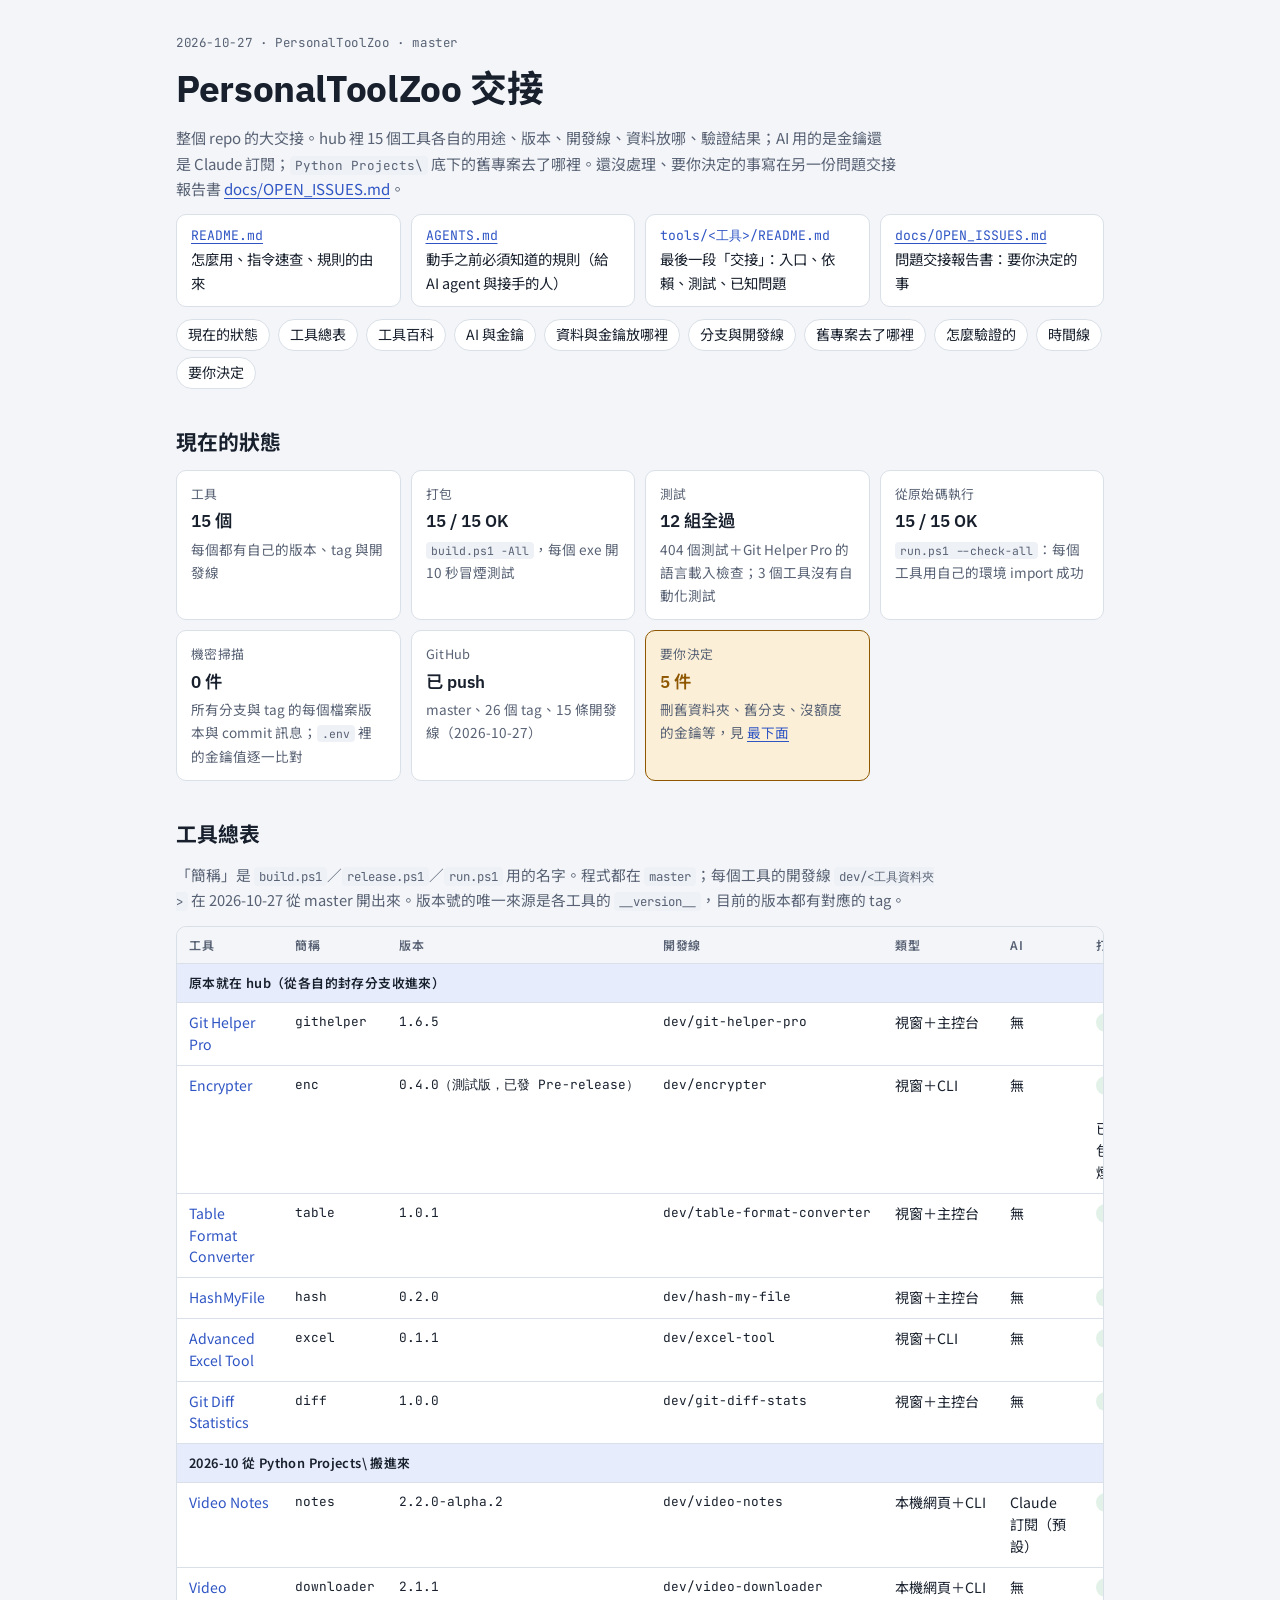
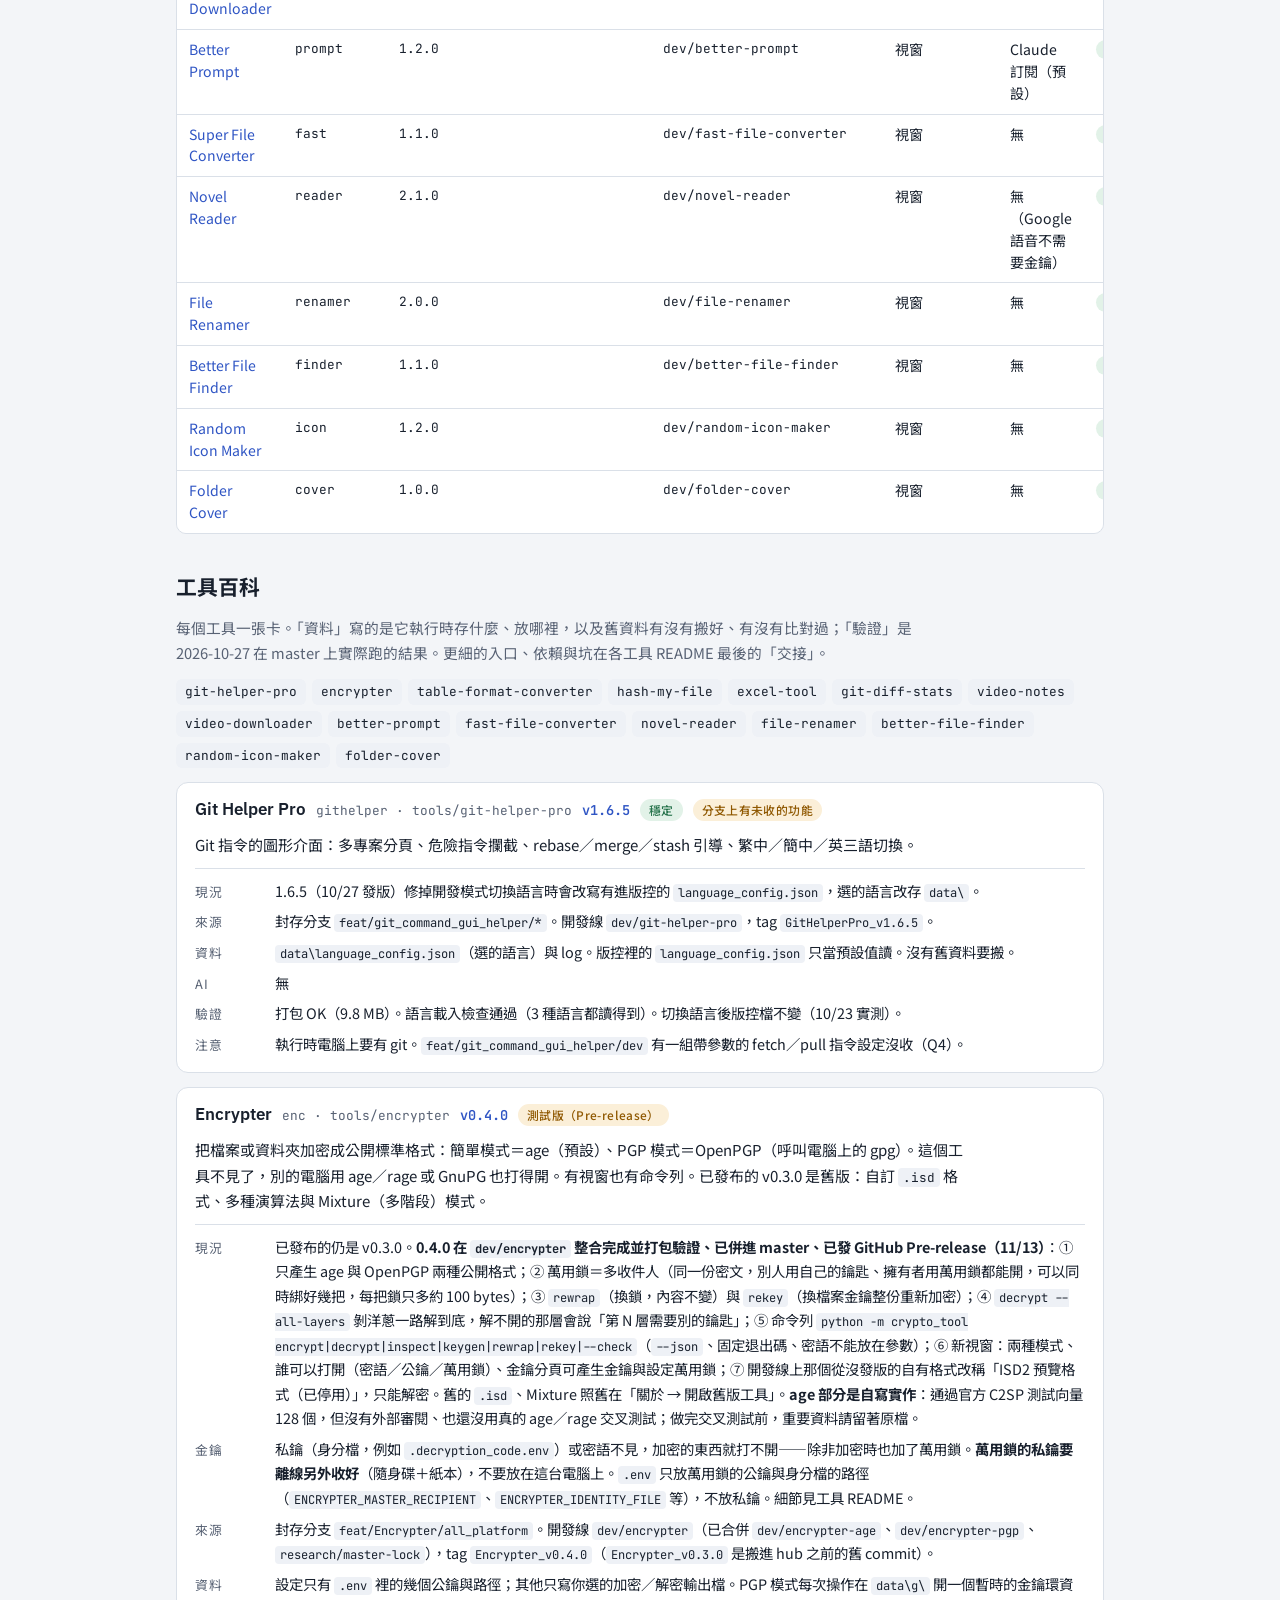
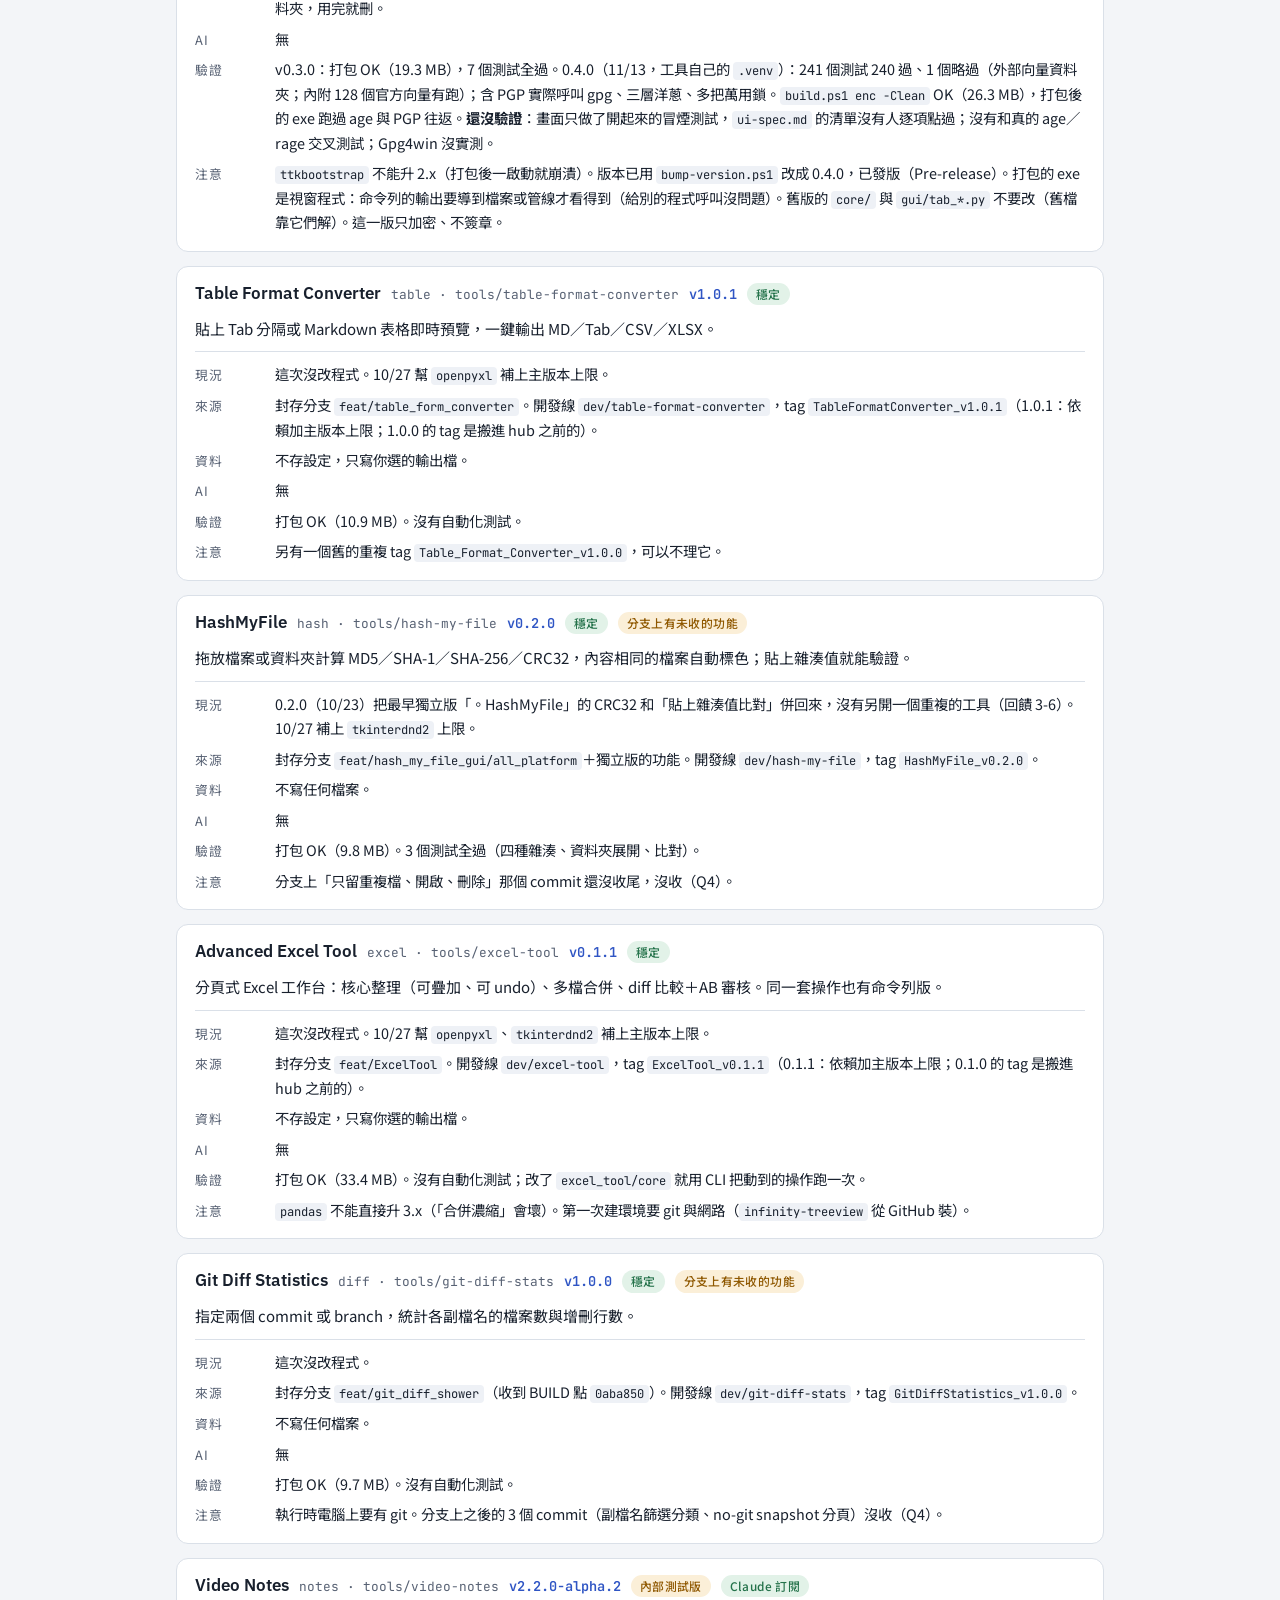
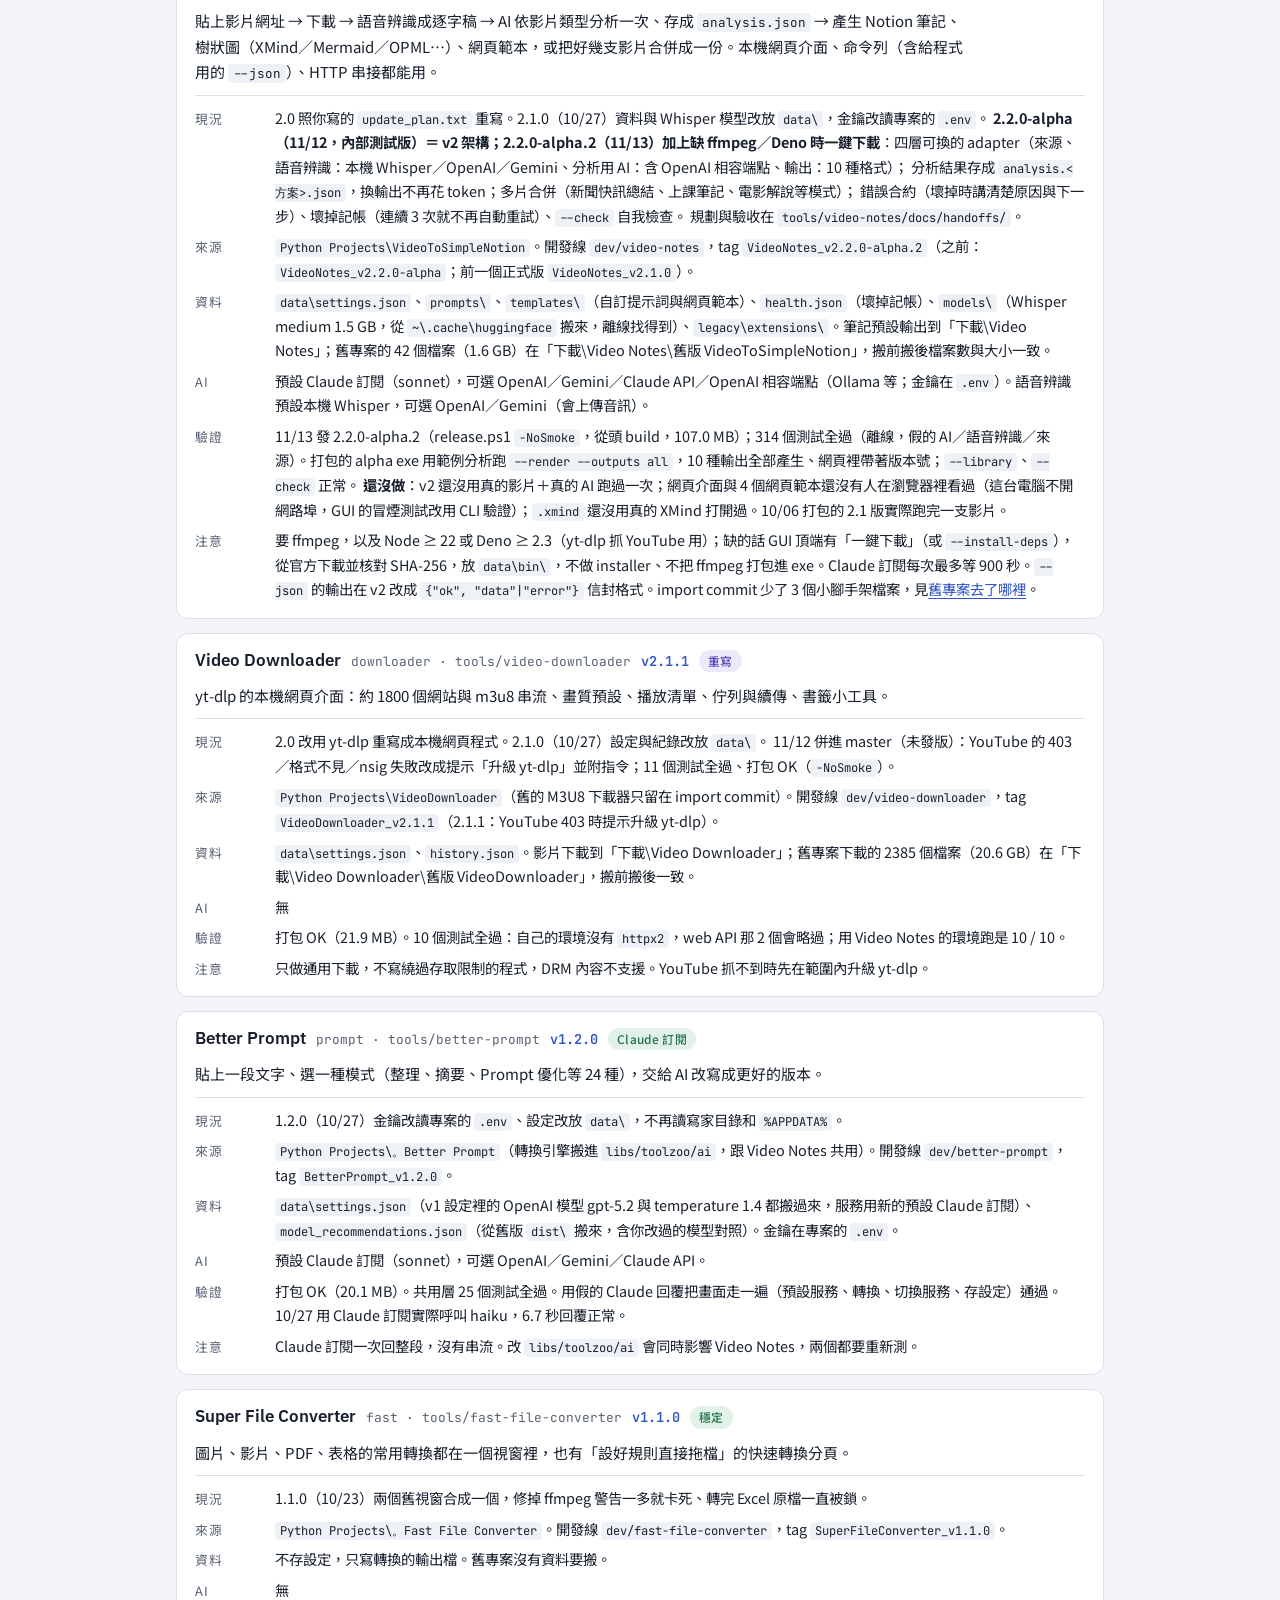
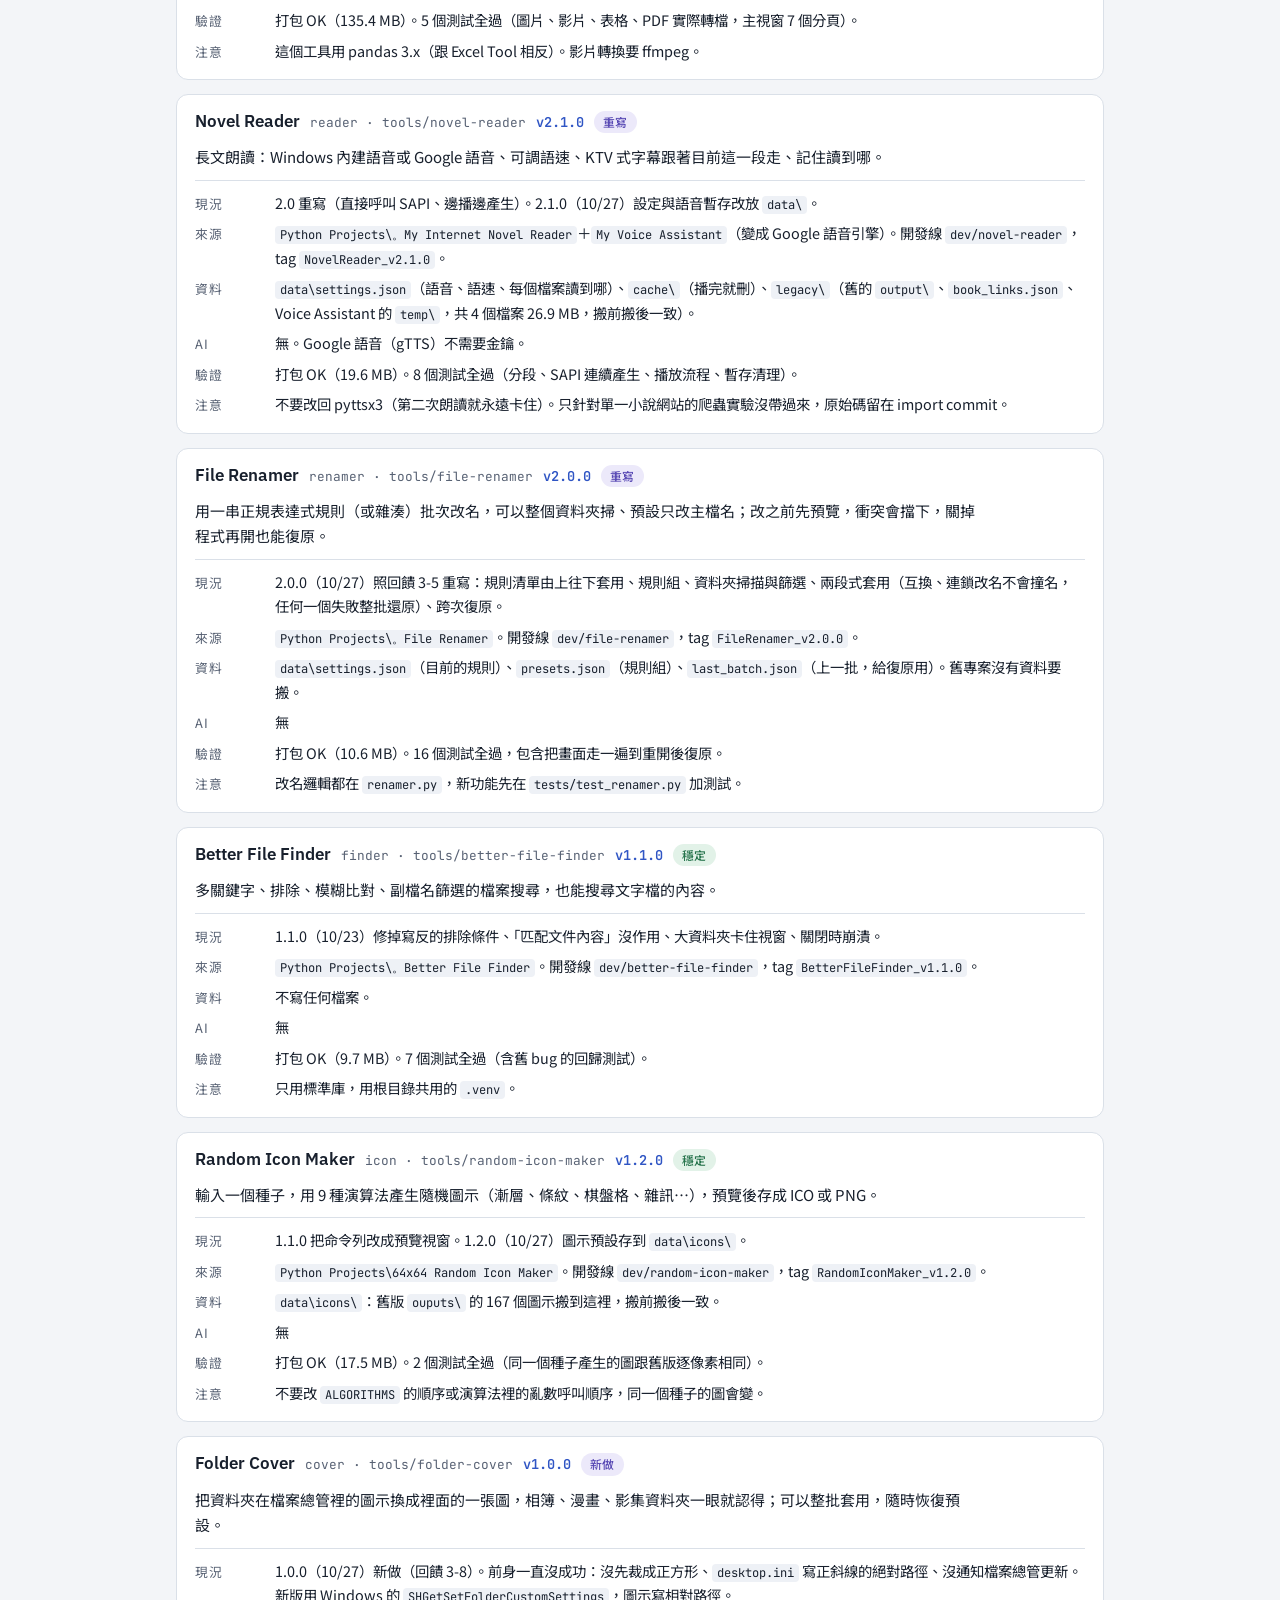
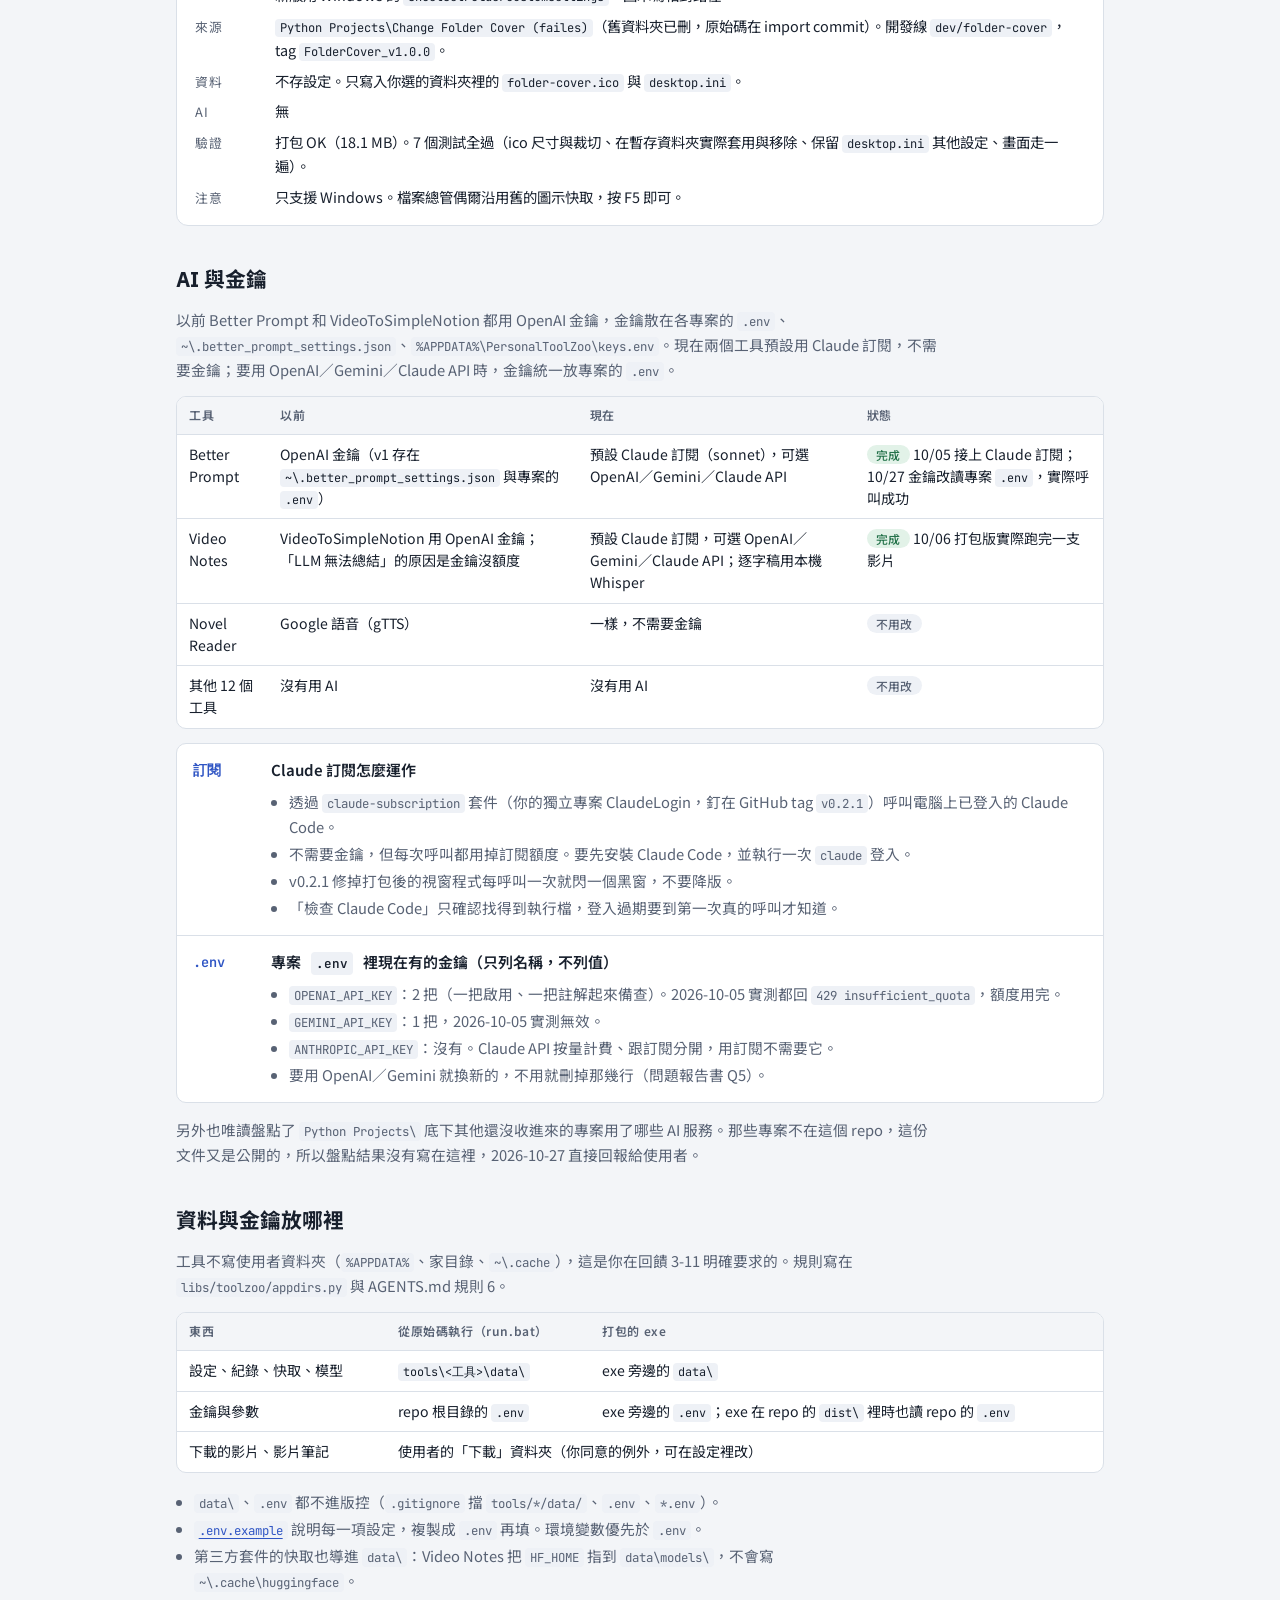
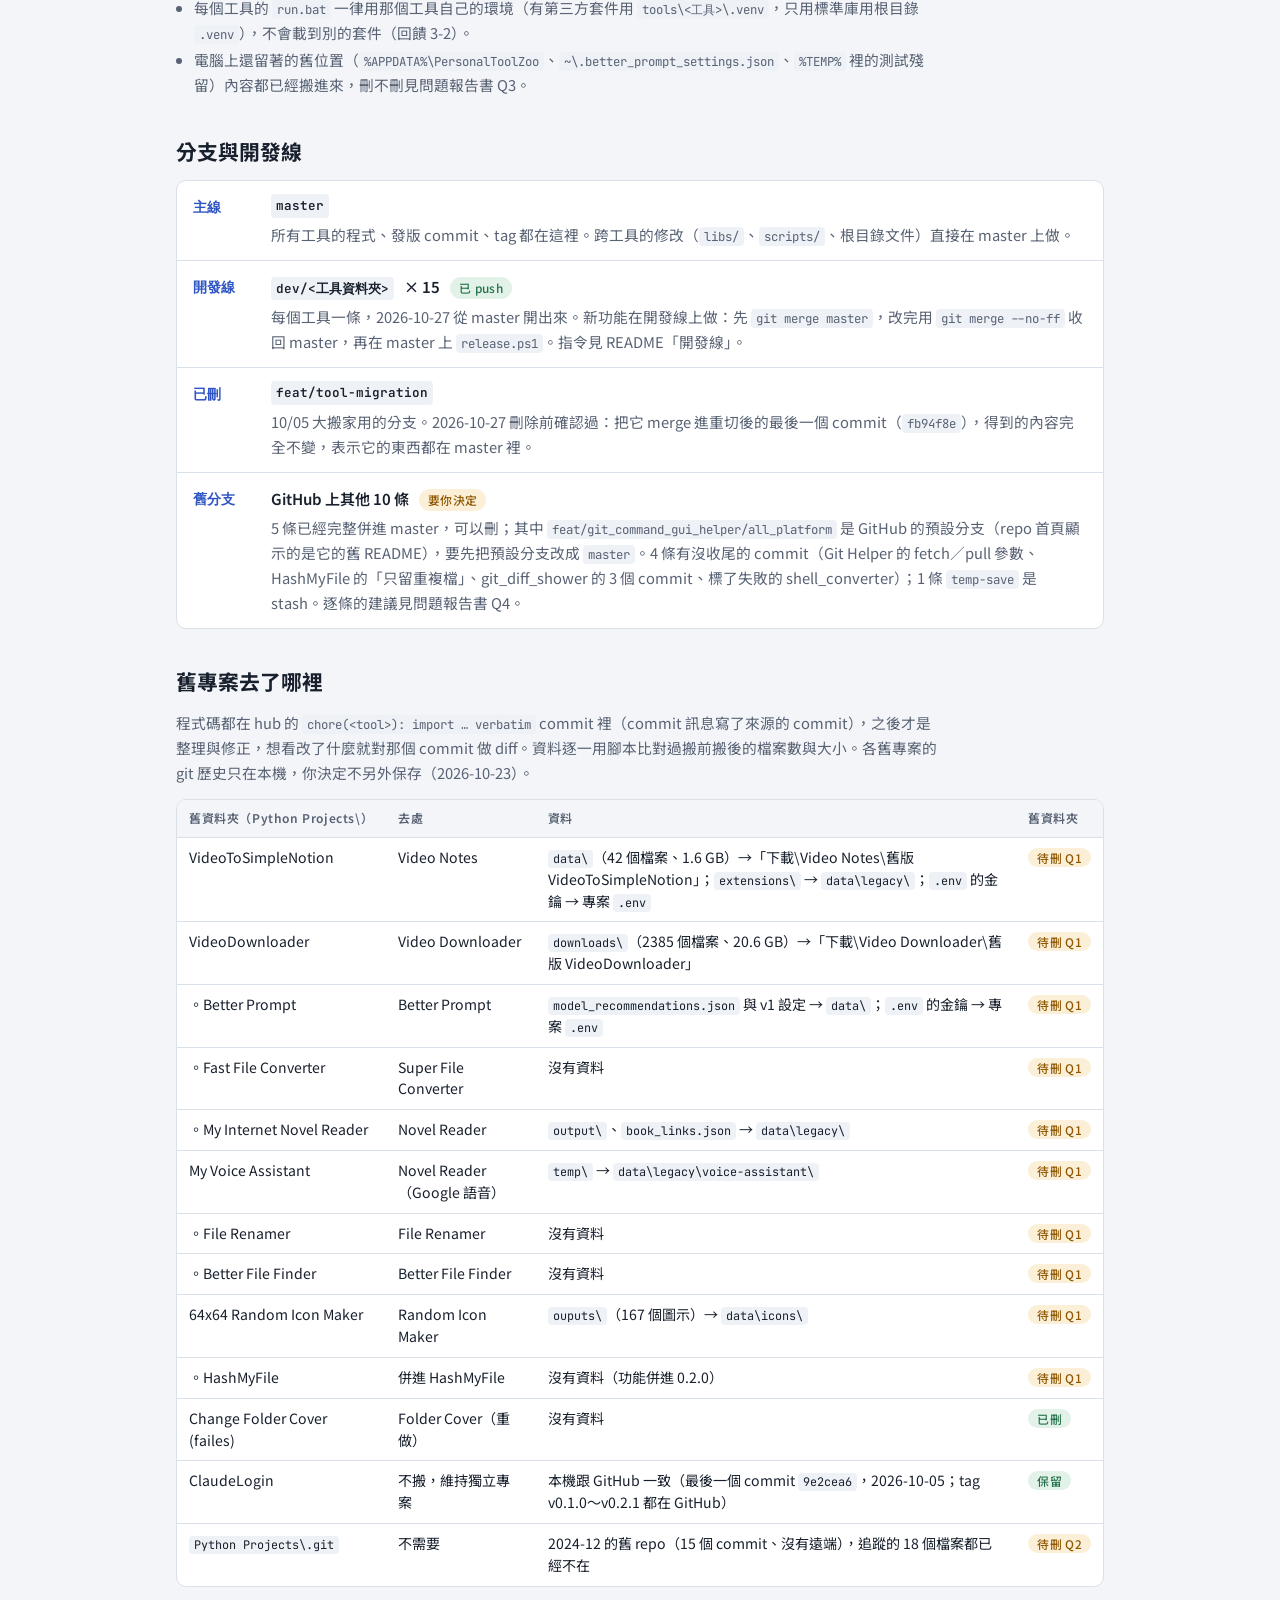
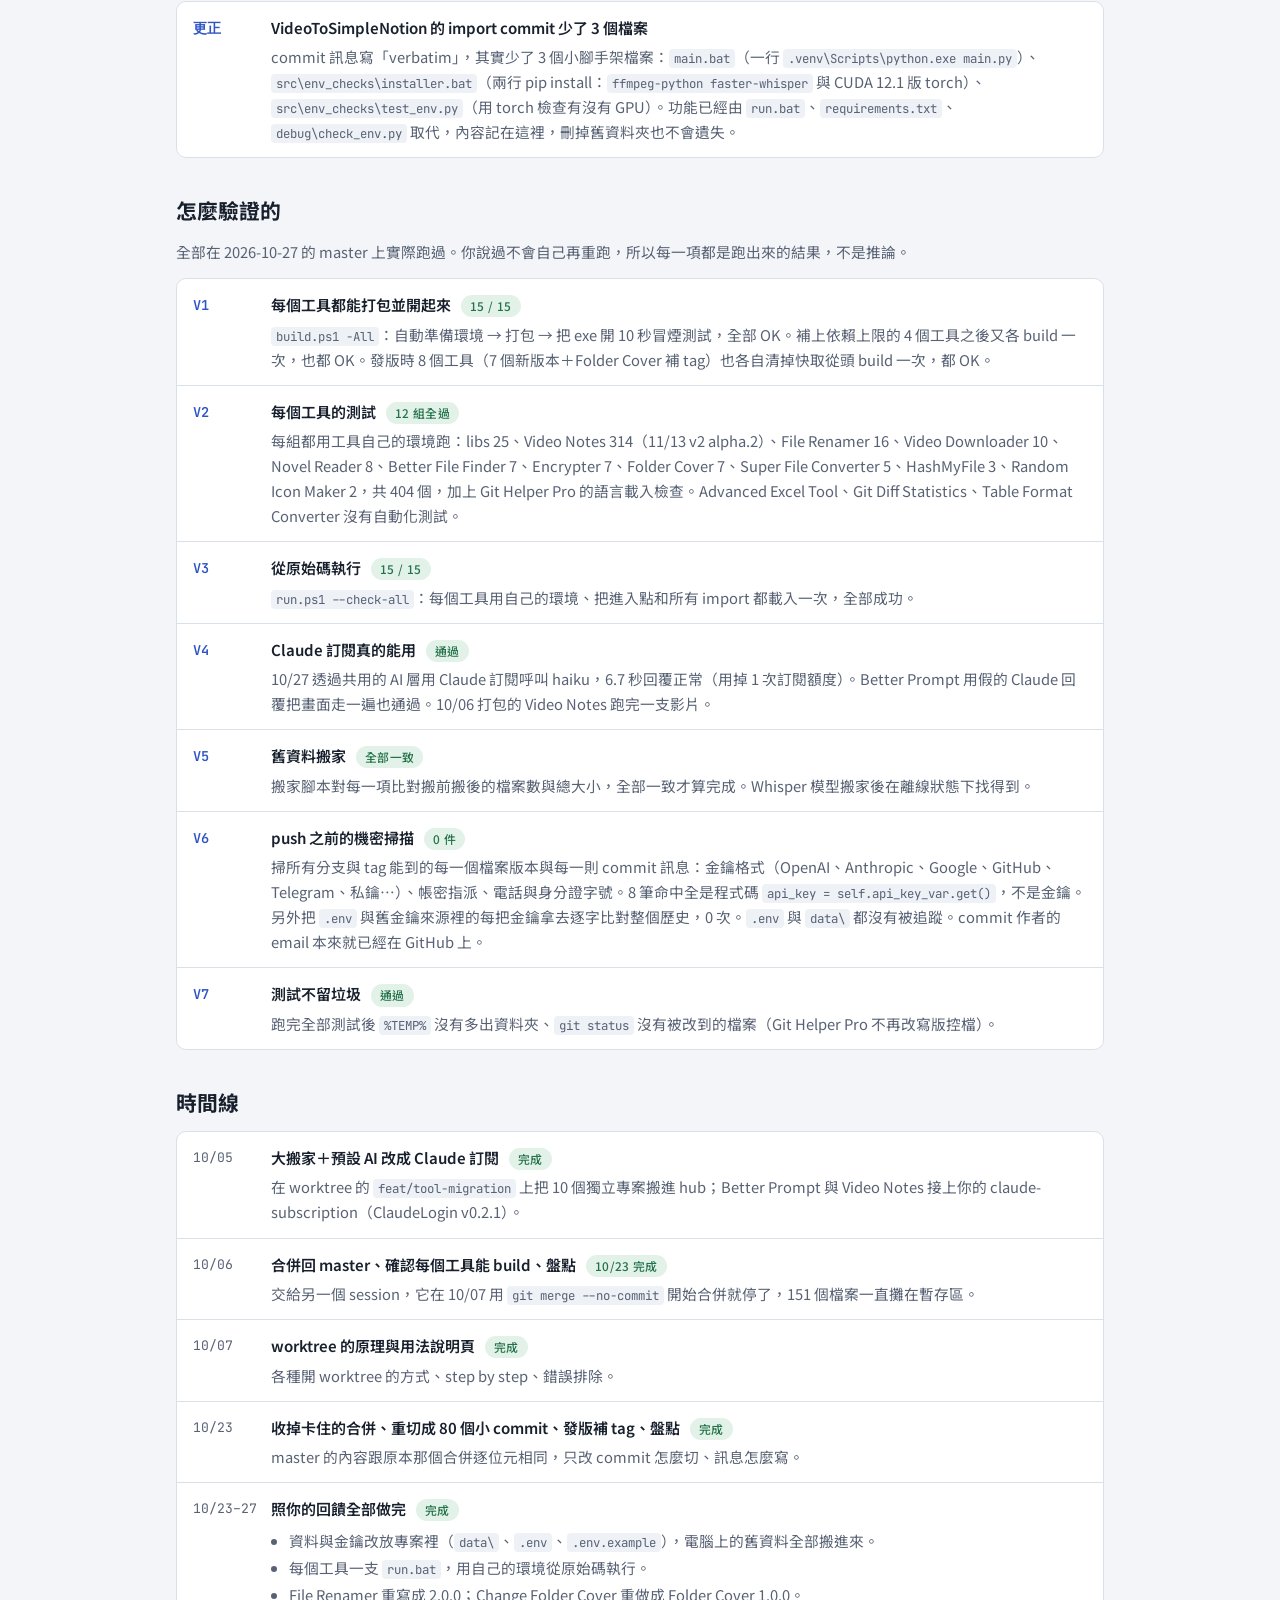
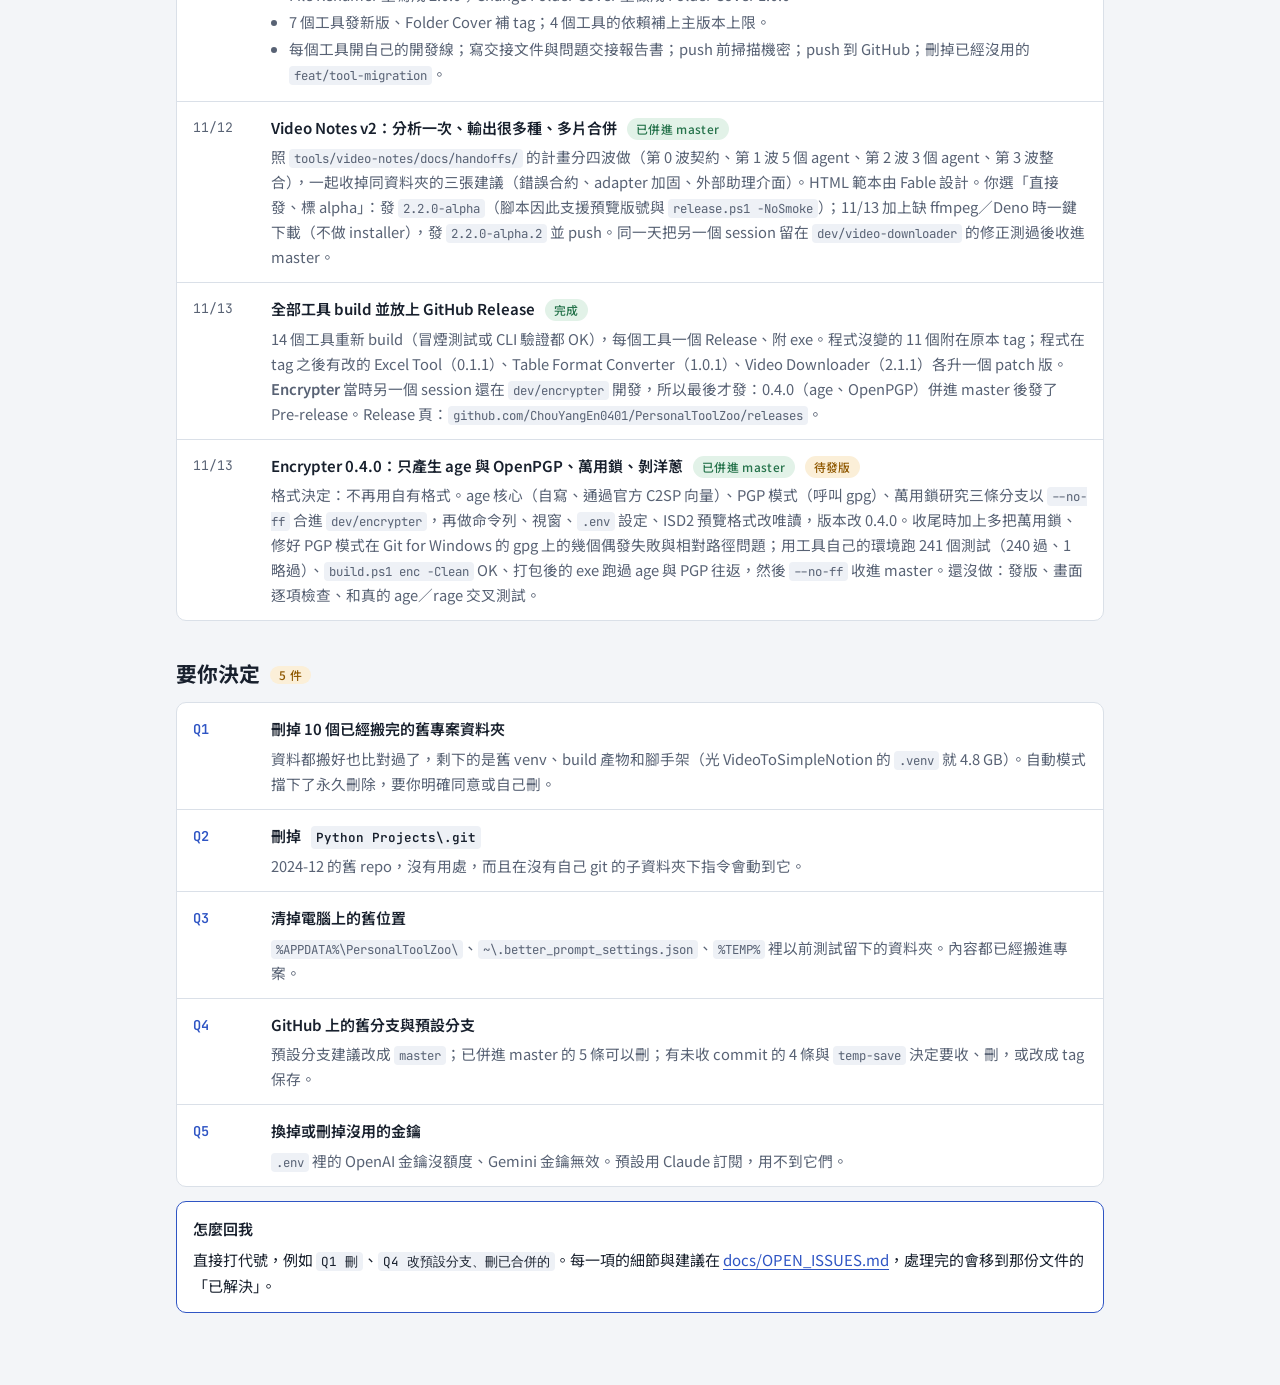
==== commit 206a8c6b: "docs: mark Encrypter 0.4.0 as released (GitHub Pre-release) Encrypter 0.4.0 併進 master 後，另一個 session " ====
--- a/docs/HANDOFF.html
+++ b/docs/HANDOFF.html
@@ -171,7 +171,7 @@
         <tbody>
           <tr class="group"><td colspan="8">原本就在 hub（從各自的封存分支收進來）</td></tr>
           <tr><td><a href="#t-git-helper-pro">Git Helper Pro</a></td><td class="mono">githelper</td><td class="mono">1.6.5</td><td class="mono">dev/git-helper-pro</td><td>視窗＋主控台</td><td>無</td><td><span class="pill ok">OK</span></td><td>語言載入 ✓</td></tr>
-          <tr><td><a href="#t-encrypter">Encrypter</a></td><td class="mono">enc</td><td class="mono">0.3.0（0.4.0 已在 master，待發版）</td><td class="mono">dev/encrypter</td><td>視窗＋CLI</td><td>無</td><td><span class="pill ok">OK</span>（0.4.0 已打包、冒煙 OK）</td><td>0.4.0：240 ✓</td></tr>
+          <tr><td><a href="#t-encrypter">Encrypter</a></td><td class="mono">enc</td><td class="mono">0.4.0（測試版，已發 Pre-release）</td><td class="mono">dev/encrypter</td><td>視窗＋CLI</td><td>無</td><td><span class="pill ok">OK</span>（0.4.0 已打包、冒煙 OK）</td><td>0.4.0：240 ✓</td></tr>
           <tr><td><a href="#t-table-format-converter">Table Format Converter</a></td><td class="mono">table</td><td class="mono">1.0.1</td><td class="mono">dev/table-format-converter</td><td>視窗＋主控台</td><td>無</td><td><span class="pill ok">OK</span></td><td>沒有自動化測試</td></tr>
           <tr><td><a href="#t-hash-my-file">HashMyFile</a></td><td class="mono">hash</td><td class="mono">0.2.0</td><td class="mono">dev/hash-my-file</td><td>視窗＋主控台</td><td>無</td><td><span class="pill ok">OK</span></td><td>3 ✓</td></tr>
           <tr><td><a href="#t-excel-tool">Advanced Excel Tool</a></td><td class="mono">excel</td><td class="mono">0.1.1</td><td class="mono">dev/excel-tool</td><td>視窗＋CLI</td><td>無</td><td><span class="pill ok">OK</span></td><td>沒有自動化測試</td></tr>
@@ -213,16 +213,16 @@
       </article>
 
       <article class="tool" id="t-encrypter">
-        <header><h3>Encrypter</h3><span class="short">enc · tools/encrypter</span><span class="ver">v0.3.0</span><span class="pill ok">穩定</span><span class="pill warn">0.4.0 已在 master，待發版</span></header>
+        <header><h3>Encrypter</h3><span class="short">enc · tools/encrypter</span><span class="ver">v0.4.0</span><span class="pill warn">測試版（Pre-release）</span></header>
         <p class="purpose">把檔案或資料夾加密成公開標準格式：簡單模式＝age（預設）、PGP 模式＝OpenPGP（呼叫電腦上的 gpg）。這個工具不見了，別的電腦用 age／rage 或 GnuPG 也打得開。有視窗也有命令列。已發布的 v0.3.0 是舊版：自訂 <code>.isd</code> 格式、多種演算法與 Mixture（多階段）模式。</p>
         <dl class="facts">
-          <dt>現況</dt><dd>已發布的仍是 v0.3.0。<strong>0.4.0 在 <code>dev/encrypter</code> 整合完成並打包驗證、已併進 master（11/13），還沒發版</strong>：① 只產生 age 與 OpenPGP 兩種公開格式；② 萬用鎖＝多收件人（同一份密文，別人用自己的鑰匙、擁有者用萬用鎖都能開，可以同時綁好幾把，每把鎖只多約 100 bytes）；③ <code>rewrap</code>（換鎖，內容不變）與 <code>rekey</code>（換檔案金鑰整份重新加密）；④ <code>decrypt --all-layers</code> 剝洋蔥一路解到底，解不開的那層會說「第 N 層需要別的鑰匙」；⑤ 命令列 <code>python -m crypto_tool encrypt|decrypt|inspect|keygen|rewrap|rekey|--check</code>（<code>--json</code>、固定退出碼、密語不能放在參數）；⑥ 新視窗：兩種模式、誰可以打開（密語／公鑰／萬用鎖）、金鑰分頁可產生金鑰與設定萬用鎖；⑦ 開發線上那個從沒發版的自有格式改稱「ISD2 預覽格式（已停用）」，只能解密。舊的 <code>.isd</code>、Mixture 照舊在「關於 → 開啟舊版工具」。<strong>age 部分是自寫實作</strong>：通過官方 C2SP 測試向量 128 個，但沒有外部審閱、也還沒用真的 age／rage 交叉測試；做完交叉測試前，重要資料請留著原檔。</dd>
+          <dt>現況</dt><dd>已發布的仍是 v0.3.0。<strong>0.4.0 在 <code>dev/encrypter</code> 整合完成並打包驗證、已併進 master、已發 GitHub Pre-release（11/13）</strong>：① 只產生 age 與 OpenPGP 兩種公開格式；② 萬用鎖＝多收件人（同一份密文，別人用自己的鑰匙、擁有者用萬用鎖都能開，可以同時綁好幾把，每把鎖只多約 100 bytes）；③ <code>rewrap</code>（換鎖，內容不變）與 <code>rekey</code>（換檔案金鑰整份重新加密）；④ <code>decrypt --all-layers</code> 剝洋蔥一路解到底，解不開的那層會說「第 N 層需要別的鑰匙」；⑤ 命令列 <code>python -m crypto_tool encrypt|decrypt|inspect|keygen|rewrap|rekey|--check</code>（<code>--json</code>、固定退出碼、密語不能放在參數）；⑥ 新視窗：兩種模式、誰可以打開（密語／公鑰／萬用鎖）、金鑰分頁可產生金鑰與設定萬用鎖；⑦ 開發線上那個從沒發版的自有格式改稱「ISD2 預覽格式（已停用）」，只能解密。舊的 <code>.isd</code>、Mixture 照舊在「關於 → 開啟舊版工具」。<strong>age 部分是自寫實作</strong>：通過官方 C2SP 測試向量 128 個，但沒有外部審閱、也還沒用真的 age／rage 交叉測試；做完交叉測試前，重要資料請留著原檔。</dd>
           <dt>金鑰</dt><dd>私鑰（身分檔，例如 <code>.decryption_code.env</code>）或密語不見，加密的東西就打不開——除非加密時也加了萬用鎖。<strong>萬用鎖的私鑰要離線另外收好</strong>（隨身碟＋紙本），不要放在這台電腦上。<code>.env</code> 只放萬用鎖的公鑰與身分檔的路徑（<code>ENCRYPTER_MASTER_RECIPIENT</code>、<code>ENCRYPTER_IDENTITY_FILE</code> 等），不放私鑰。細節見工具 README。</dd>
-          <dt>來源</dt><dd>封存分支 <code>feat/Encrypter/all_platform</code>。開發線 <code>dev/encrypter</code>（已合併 <code>dev/encrypter-age</code>、<code>dev/encrypter-pgp</code>、<code>research/master-lock</code>），tag <code>Encrypter_v0.3.0</code>。</dd>
+          <dt>來源</dt><dd>封存分支 <code>feat/Encrypter/all_platform</code>。開發線 <code>dev/encrypter</code>（已合併 <code>dev/encrypter-age</code>、<code>dev/encrypter-pgp</code>、<code>research/master-lock</code>），tag <code>Encrypter_v0.4.0</code>（<code>Encrypter_v0.3.0</code> 是搬進 hub 之前的舊 commit）。</dd>
           <dt>資料</dt><dd>設定只有 <code>.env</code> 裡的幾個公鑰與路徑；其他只寫你選的加密／解密輸出檔。PGP 模式每次操作在 <code>data\g\</code> 開一個暫時的金鑰環資料夾，用完就刪。</dd>
           <dt>AI</dt><dd>無</dd>
           <dt>驗證</dt><dd>v0.3.0：打包 OK（19.3 MB），7 個測試全過。0.4.0（11/13，工具自己的 <code>.venv</code>）：241 個測試 240 過、1 個略過（外部向量資料夾；內附 128 個官方向量有跑）；含 PGP 實際呼叫 gpg、三層洋蔥、多把萬用鎖。<code>build.ps1 enc -Clean</code> OK（26.3 MB），打包後的 exe 跑過 age 與 PGP 往返。<strong>還沒驗證</strong>：畫面只做了開起來的冒煙測試，<code>ui-spec.md</code> 的清單沒有人逐項點過；沒有和真的 age／rage 交叉測試；Gpg4win 沒實測。</dd>
-          <dt>注意</dt><dd><code>ttkbootstrap</code> 不能升 2.x（打包後一啟動就崩潰）。版本已用 <code>bump-version.ps1</code> 改成 0.4.0，合併後發版用 <code>release.ps1 enc keep</code>（不再改版號）。打包的 exe 是視窗程式：命令列的輸出要導到檔案或管線才看得到（給別的程式呼叫沒問題）。舊版的 <code>core/</code> 與 <code>gui/tab_*.py</code> 不要改（舊檔靠它們解）。這一版只加密、不簽章。</dd>
+          <dt>注意</dt><dd><code>ttkbootstrap</code> 不能升 2.x（打包後一啟動就崩潰）。版本已用 <code>bump-version.ps1</code> 改成 0.4.0，已發版（Pre-release）。打包的 exe 是視窗程式：命令列的輸出要導到檔案或管線才看得到（給別的程式呼叫沒問題）。舊版的 <code>core/</code> 與 <code>gui/tab_*.py</code> 不要改（舊檔靠它們解）。這一版只加密、不簽章。</dd>
         </dl>
       </article>
 
@@ -524,7 +524,7 @@
         <li>每個工具開自己的開發線；寫交接文件與問題交接報告書；push 前掃描機密；push 到 GitHub；刪掉已經沒用的 <code>feat/tool-migration</code>。</li>
       </ul></div></div></div>
       <div class="row"><div class="date">11/12</div><div class="body"><div class="name">Video Notes v2：分析一次、輸出很多種、多片合併 <span class="pill ok">已併進 master</span></div><div class="what">照 <code>tools/video-notes/docs/handoffs/</code> 的計畫分四波做（第 0 波契約、第 1 波 5 個 agent、第 2 波 3 個 agent、第 3 波整合），一起收掉同資料夾的三張建議（錯誤合約、adapter 加固、外部助理介面）。HTML 範本由 Fable 設計。你選「直接發、標 alpha」：發 <code>2.2.0-alpha</code>（腳本因此支援預覽版號與 <code>release.ps1 -NoSmoke</code>）；11/13 加上缺 ffmpeg／Deno 時一鍵下載（不做 installer），發 <code>2.2.0-alpha.2</code> 並 push。同一天把另一個 session 留在 <code>dev/video-downloader</code> 的修正測過後收進 master。</div></div></div>
-      <div class="row"><div class="date">11/13</div><div class="body"><div class="name">全部工具 build 並放上 GitHub Release <span class="pill ok">完成</span></div><div class="what">14 個工具重新 build（冒煙測試或 CLI 驗證都 OK），每個工具一個 Release、附 exe。程式沒變的 11 個附在原本 tag；程式在 tag 之後有改的 Excel Tool（0.1.1）、Table Format Converter（1.0.1）、Video Downloader（2.1.1）各升一個 patch 版。<b>Encrypter 沒發</b>：另外有 session 正在 <code>dev/encrypter</code>（age、PGP、sealed）開發，等那邊收完再發。Release 頁：<code>github.com/ChouYangEn0401/PersonalToolZoo/releases</code>。</div></div></div>
+      <div class="row"><div class="date">11/13</div><div class="body"><div class="name">全部工具 build 並放上 GitHub Release <span class="pill ok">完成</span></div><div class="what">14 個工具重新 build（冒煙測試或 CLI 驗證都 OK），每個工具一個 Release、附 exe。程式沒變的 11 個附在原本 tag；程式在 tag 之後有改的 Excel Tool（0.1.1）、Table Format Converter（1.0.1）、Video Downloader（2.1.1）各升一個 patch 版。<b>Encrypter</b> 當時另一個 session 還在 <code>dev/encrypter</code> 開發，所以最後才發：0.4.0（age、OpenPGP）併進 master 後發了 Pre-release。Release 頁：<code>github.com/ChouYangEn0401/PersonalToolZoo/releases</code>。</div></div></div>
       <div class="row"><div class="date">11/13</div><div class="body"><div class="name">Encrypter 0.4.0：只產生 age 與 OpenPGP、萬用鎖、剝洋蔥 <span class="pill ok">已併進 master</span><span class="pill warn">待發版</span></div><div class="what">格式決定：不再用自有格式。age 核心（自寫、通過官方 C2SP 向量）、PGP 模式（呼叫 gpg）、萬用鎖研究三條分支以 <code>--no-ff</code> 合進 <code>dev/encrypter</code>，再做命令列、視窗、<code>.env</code> 設定、ISD2 預覽格式改唯讀，版本改 0.4.0。收尾時加上多把萬用鎖、修好 PGP 模式在 Git for Windows 的 gpg 上的幾個偶發失敗與相對路徑問題；用工具自己的環境跑 241 個測試（240 過、1 略過）、<code>build.ps1 enc -Clean</code> OK、打包後的 exe 跑過 age 與 PGP 往返，然後 <code>--no-ff</code> 收進 master。還沒做：發版、畫面逐項檢查、和真的 age／rage 交叉測試。</div></div></div>
     </div>
   </section>
